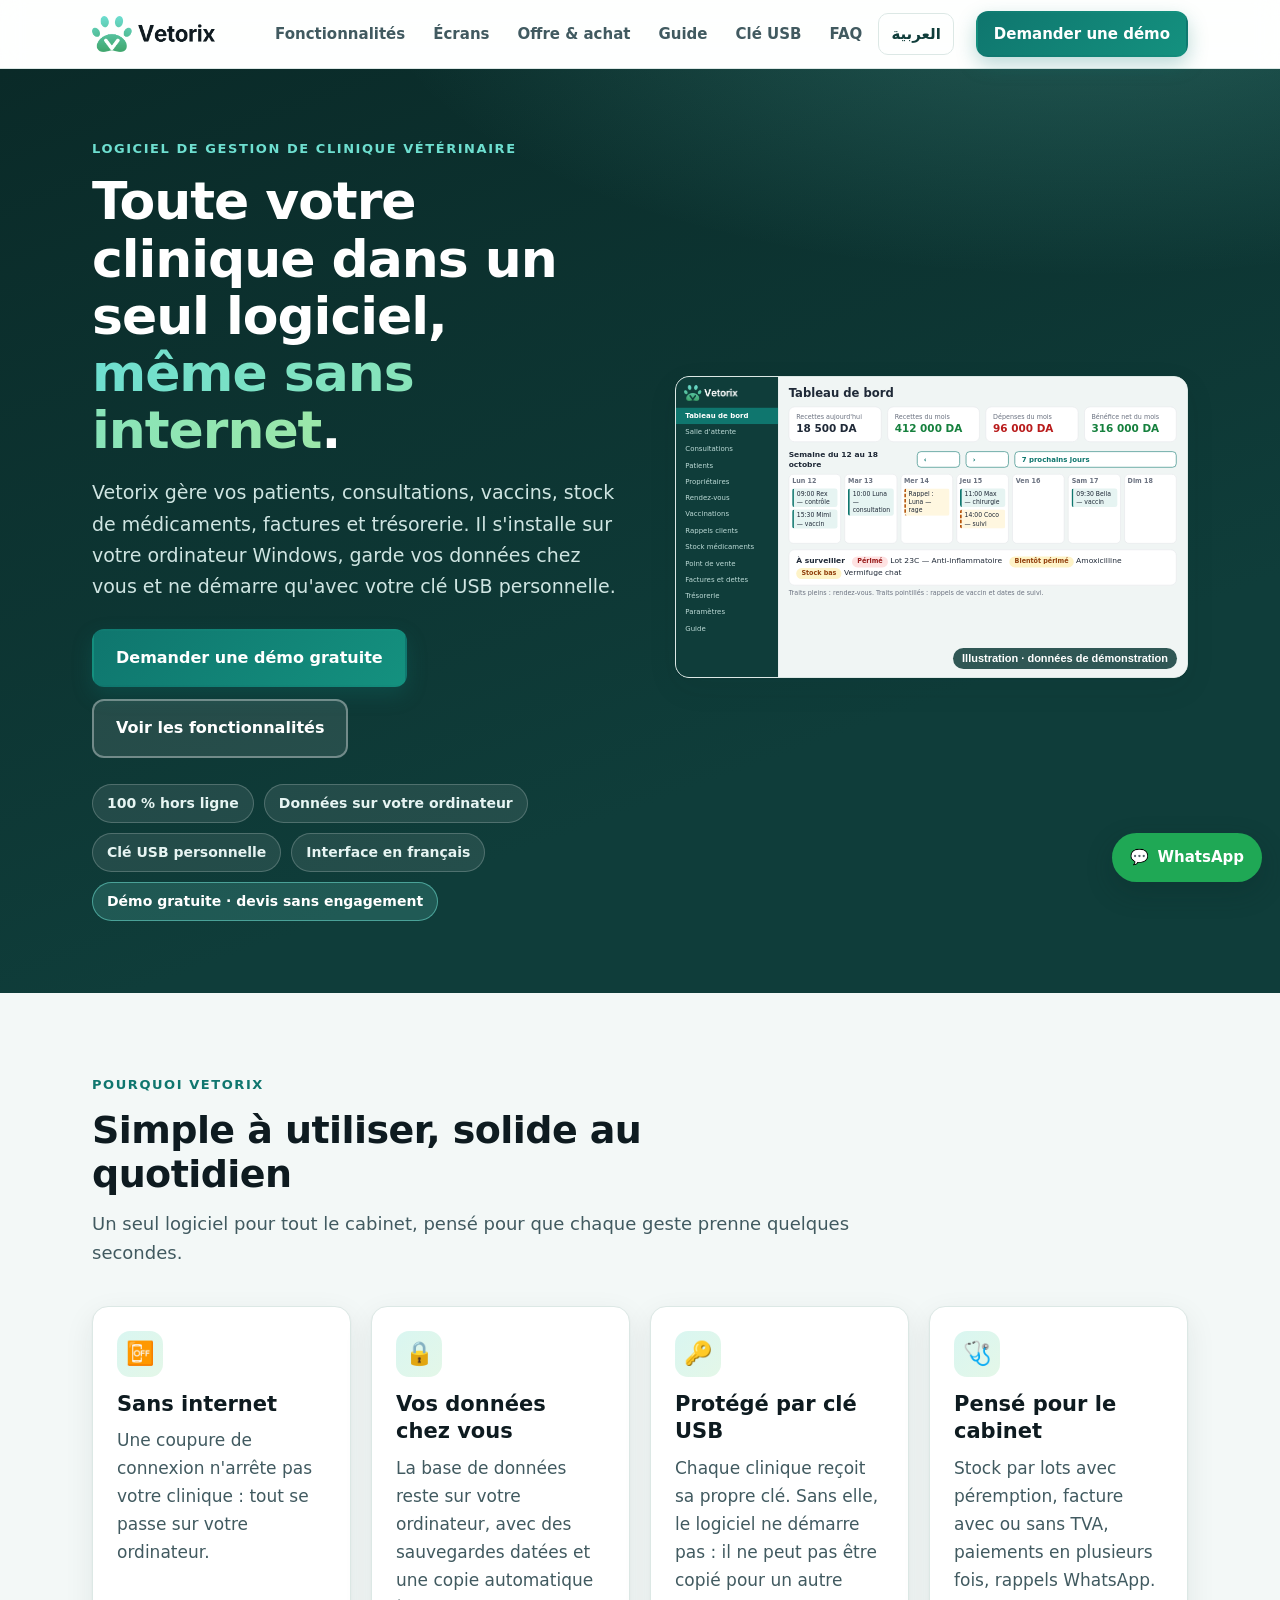
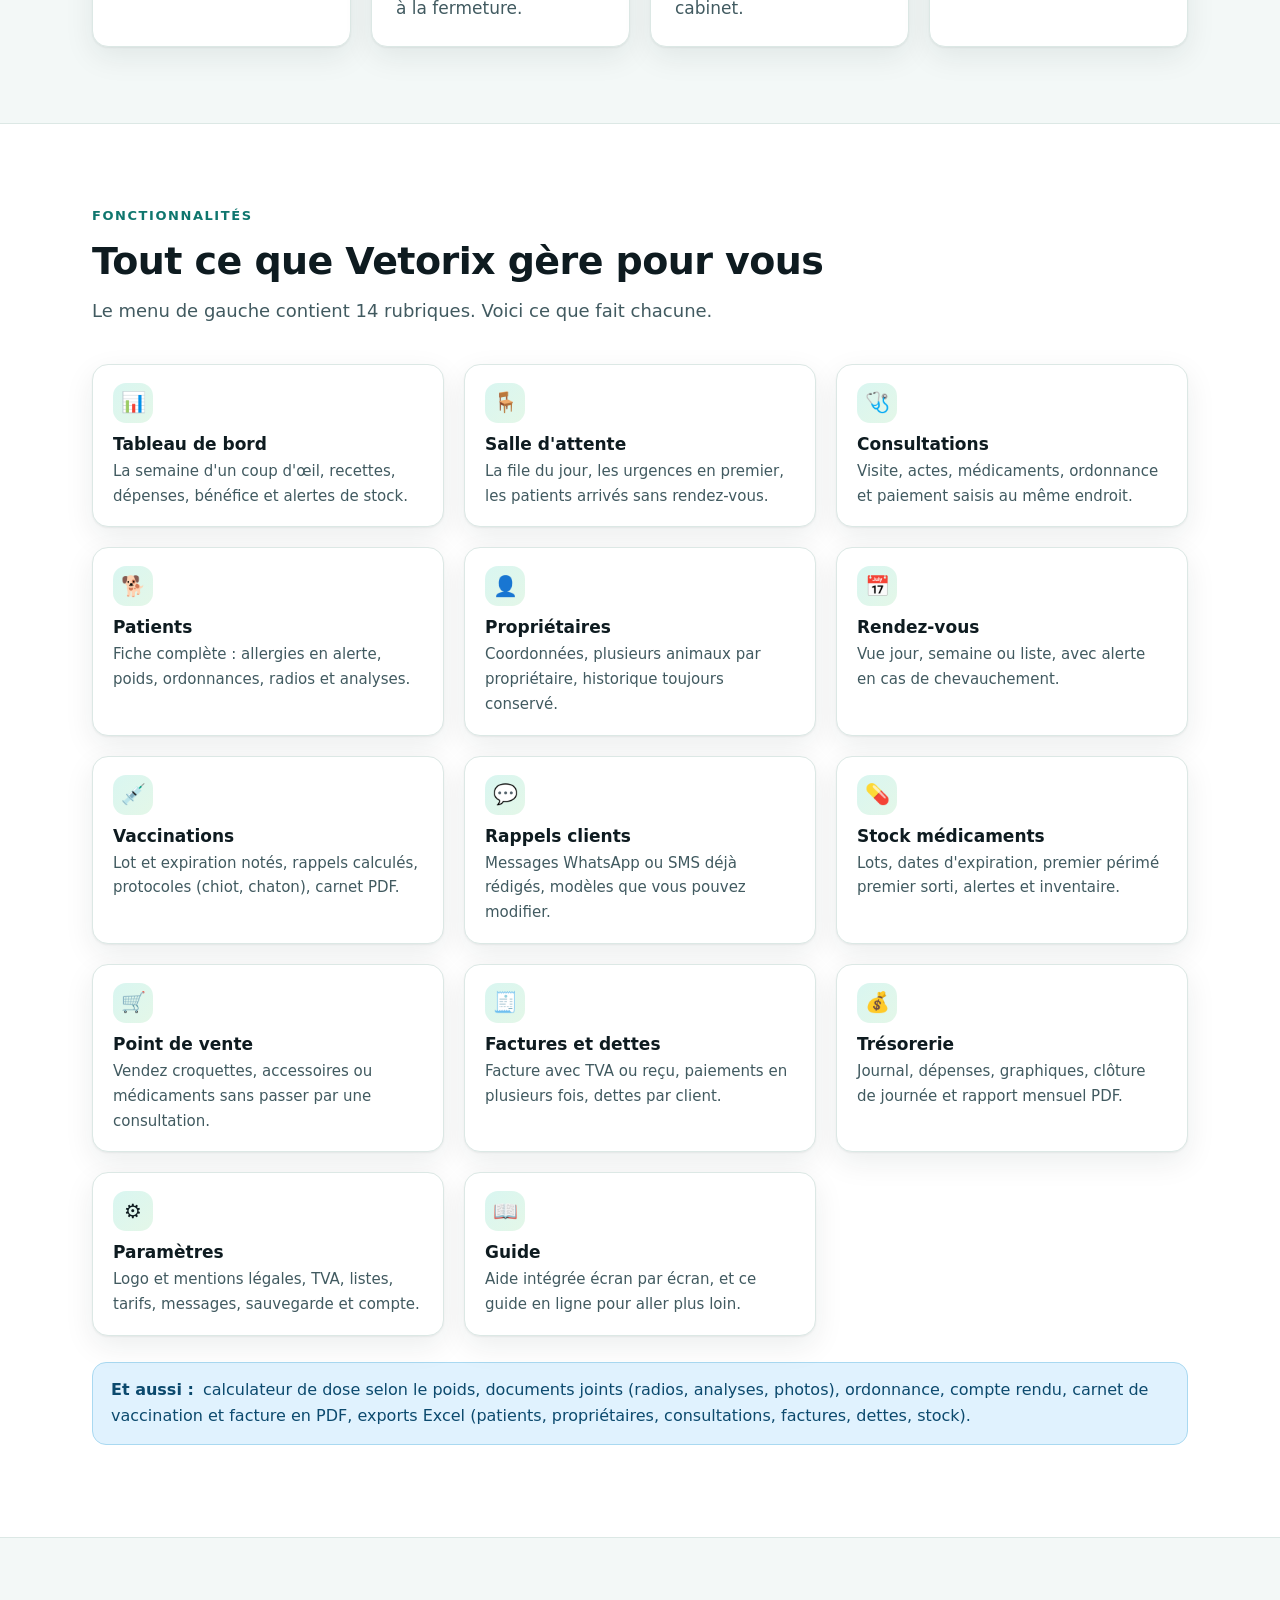
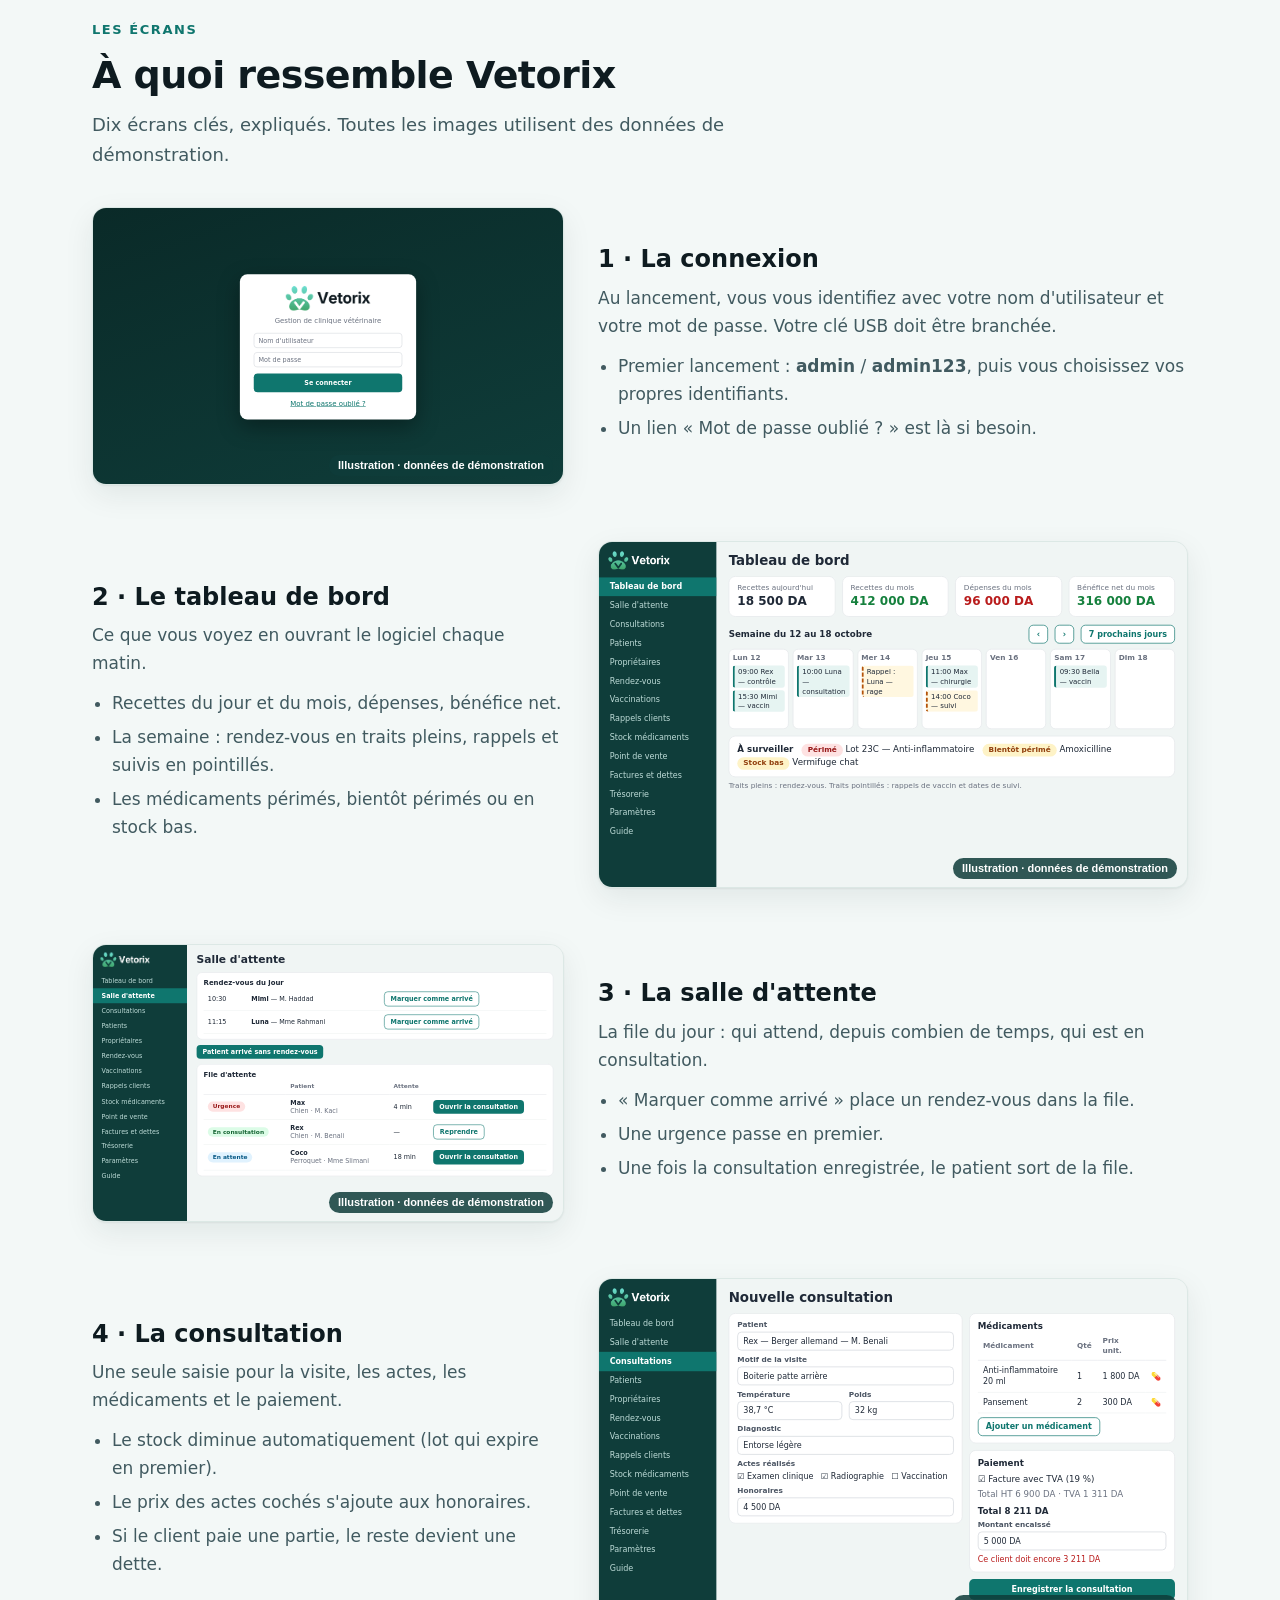
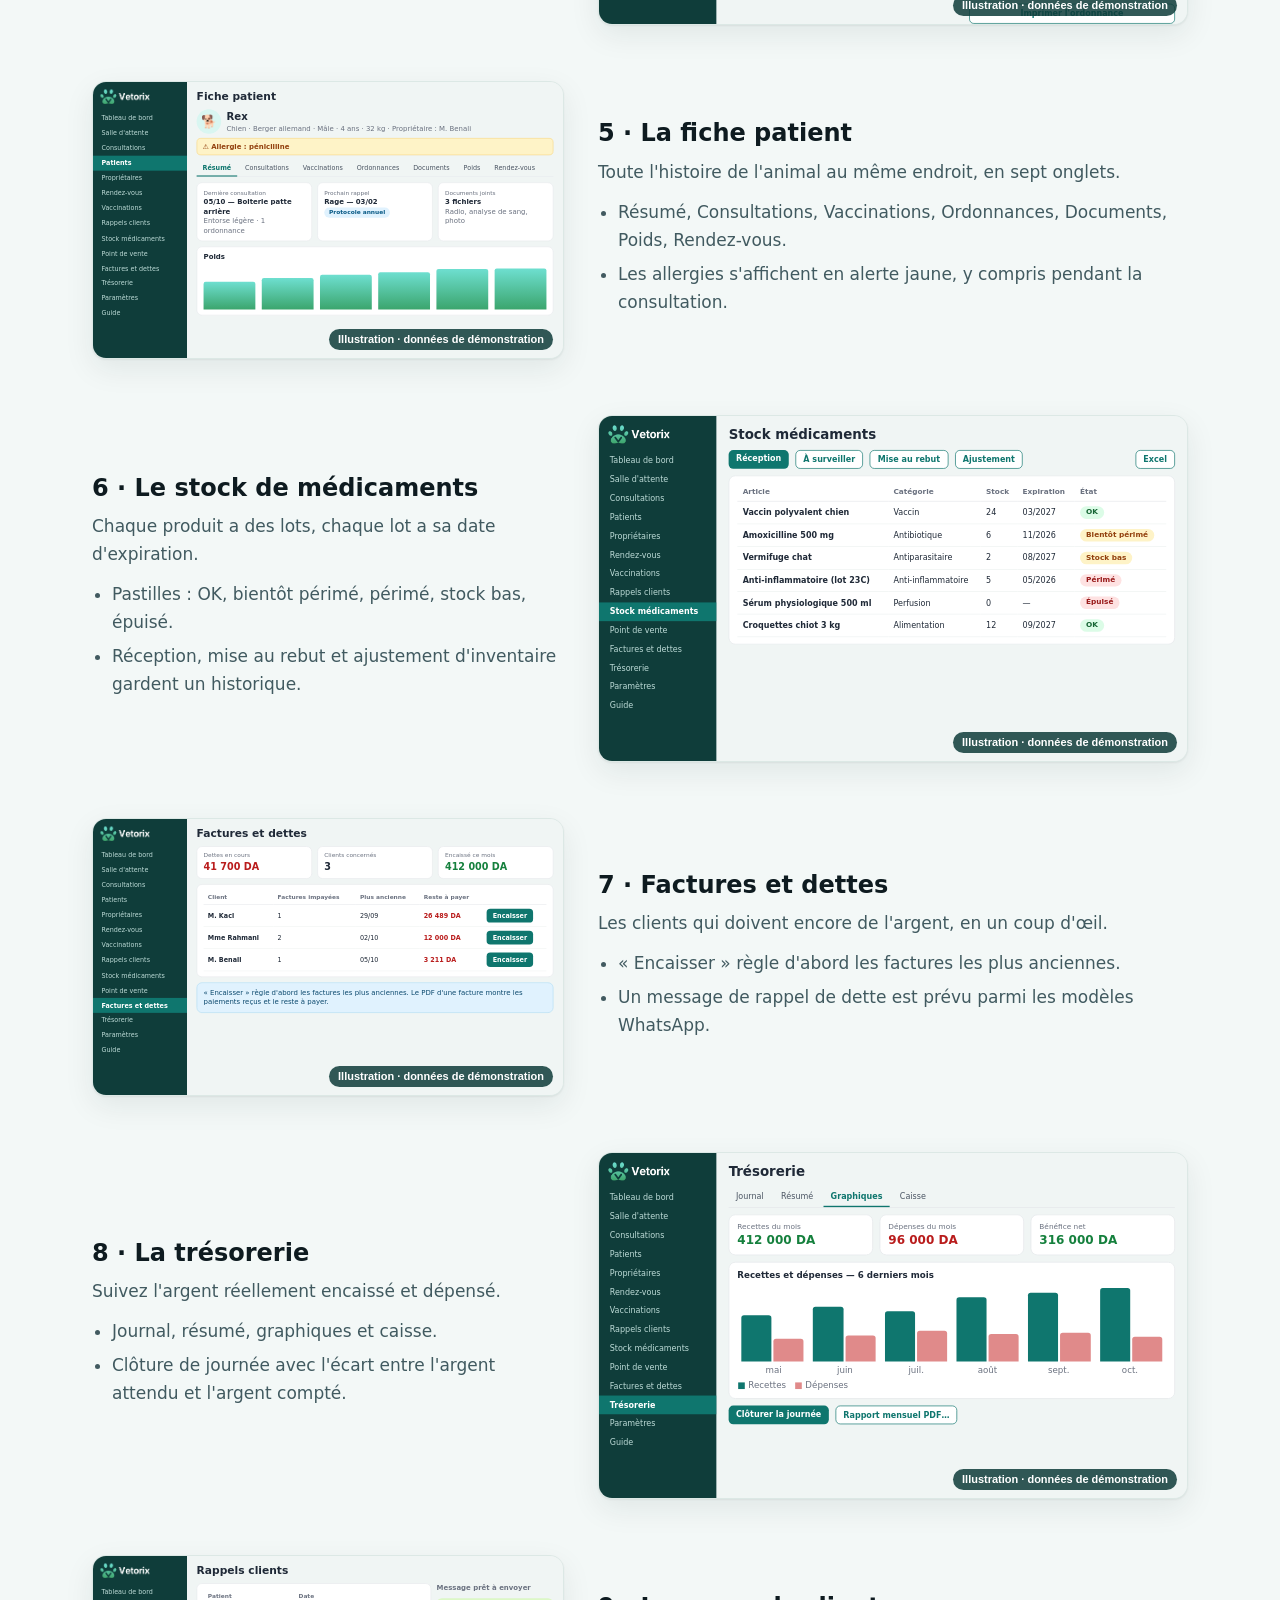
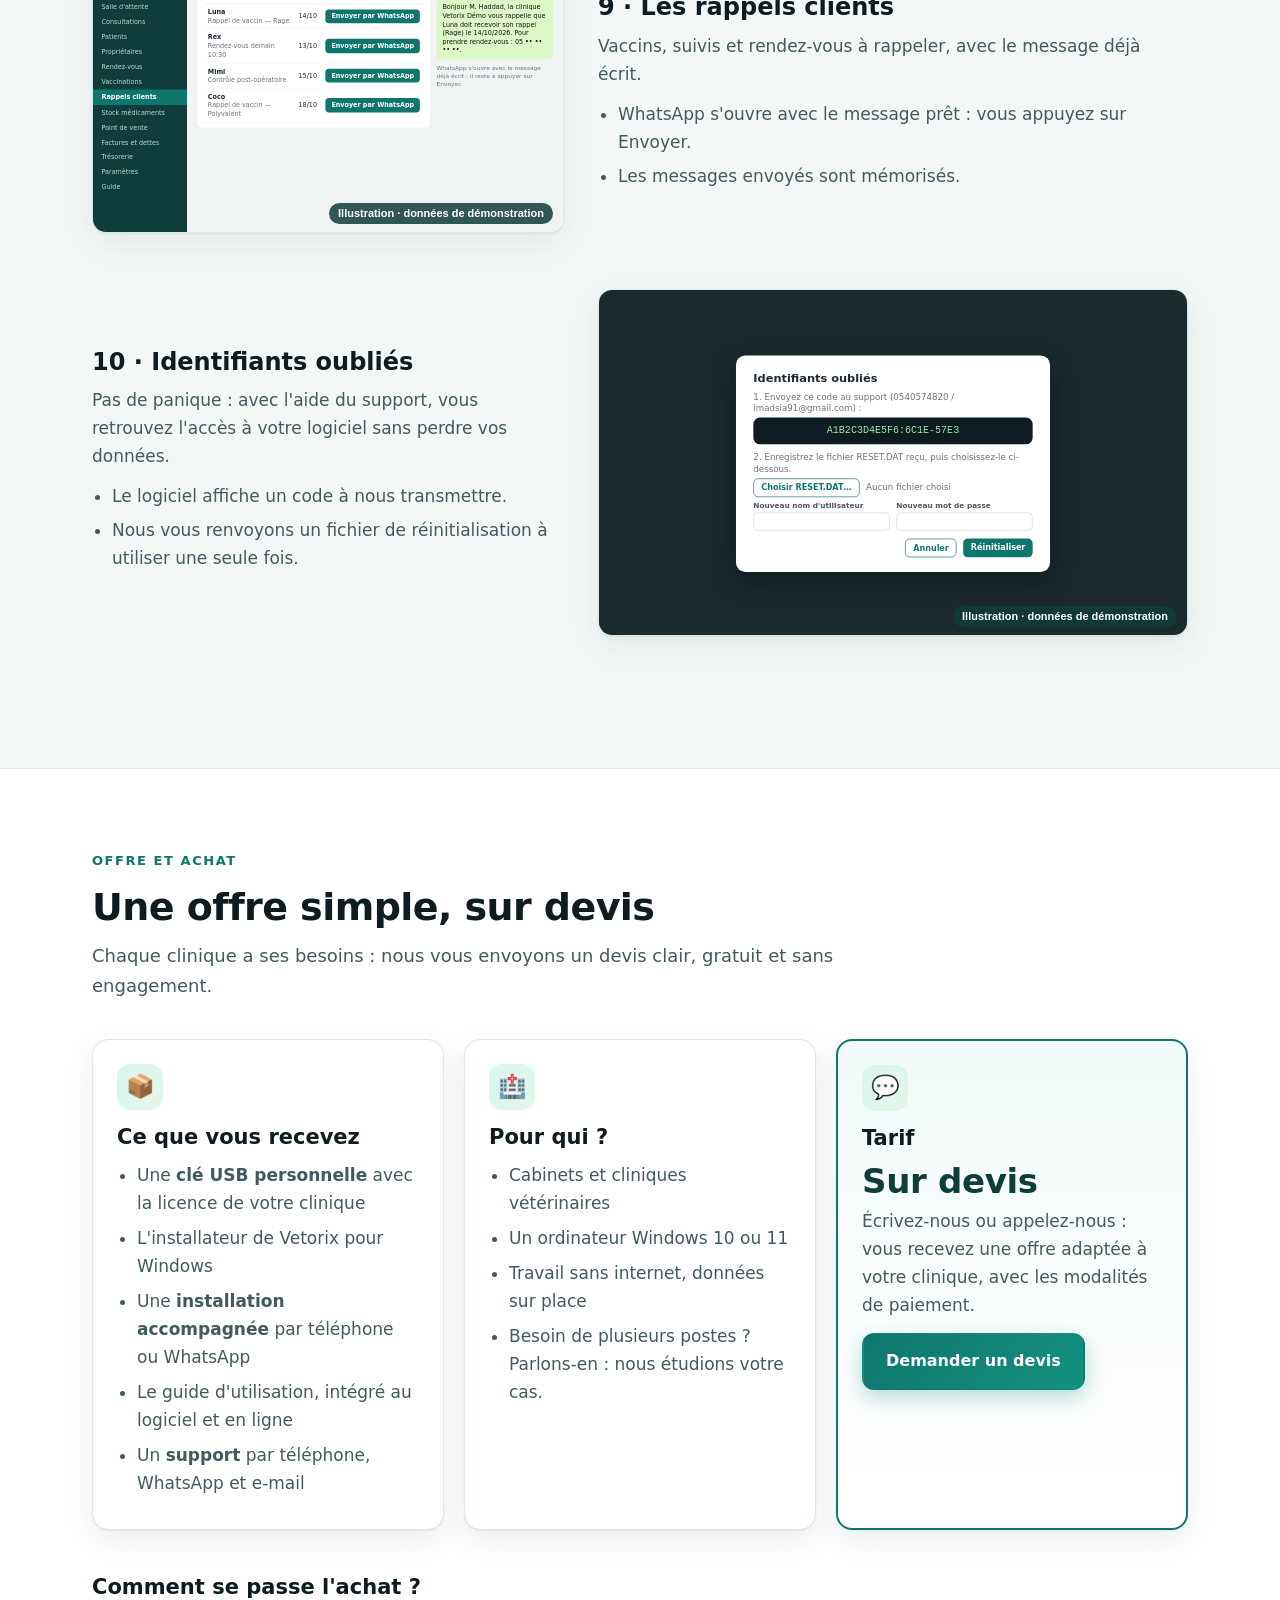
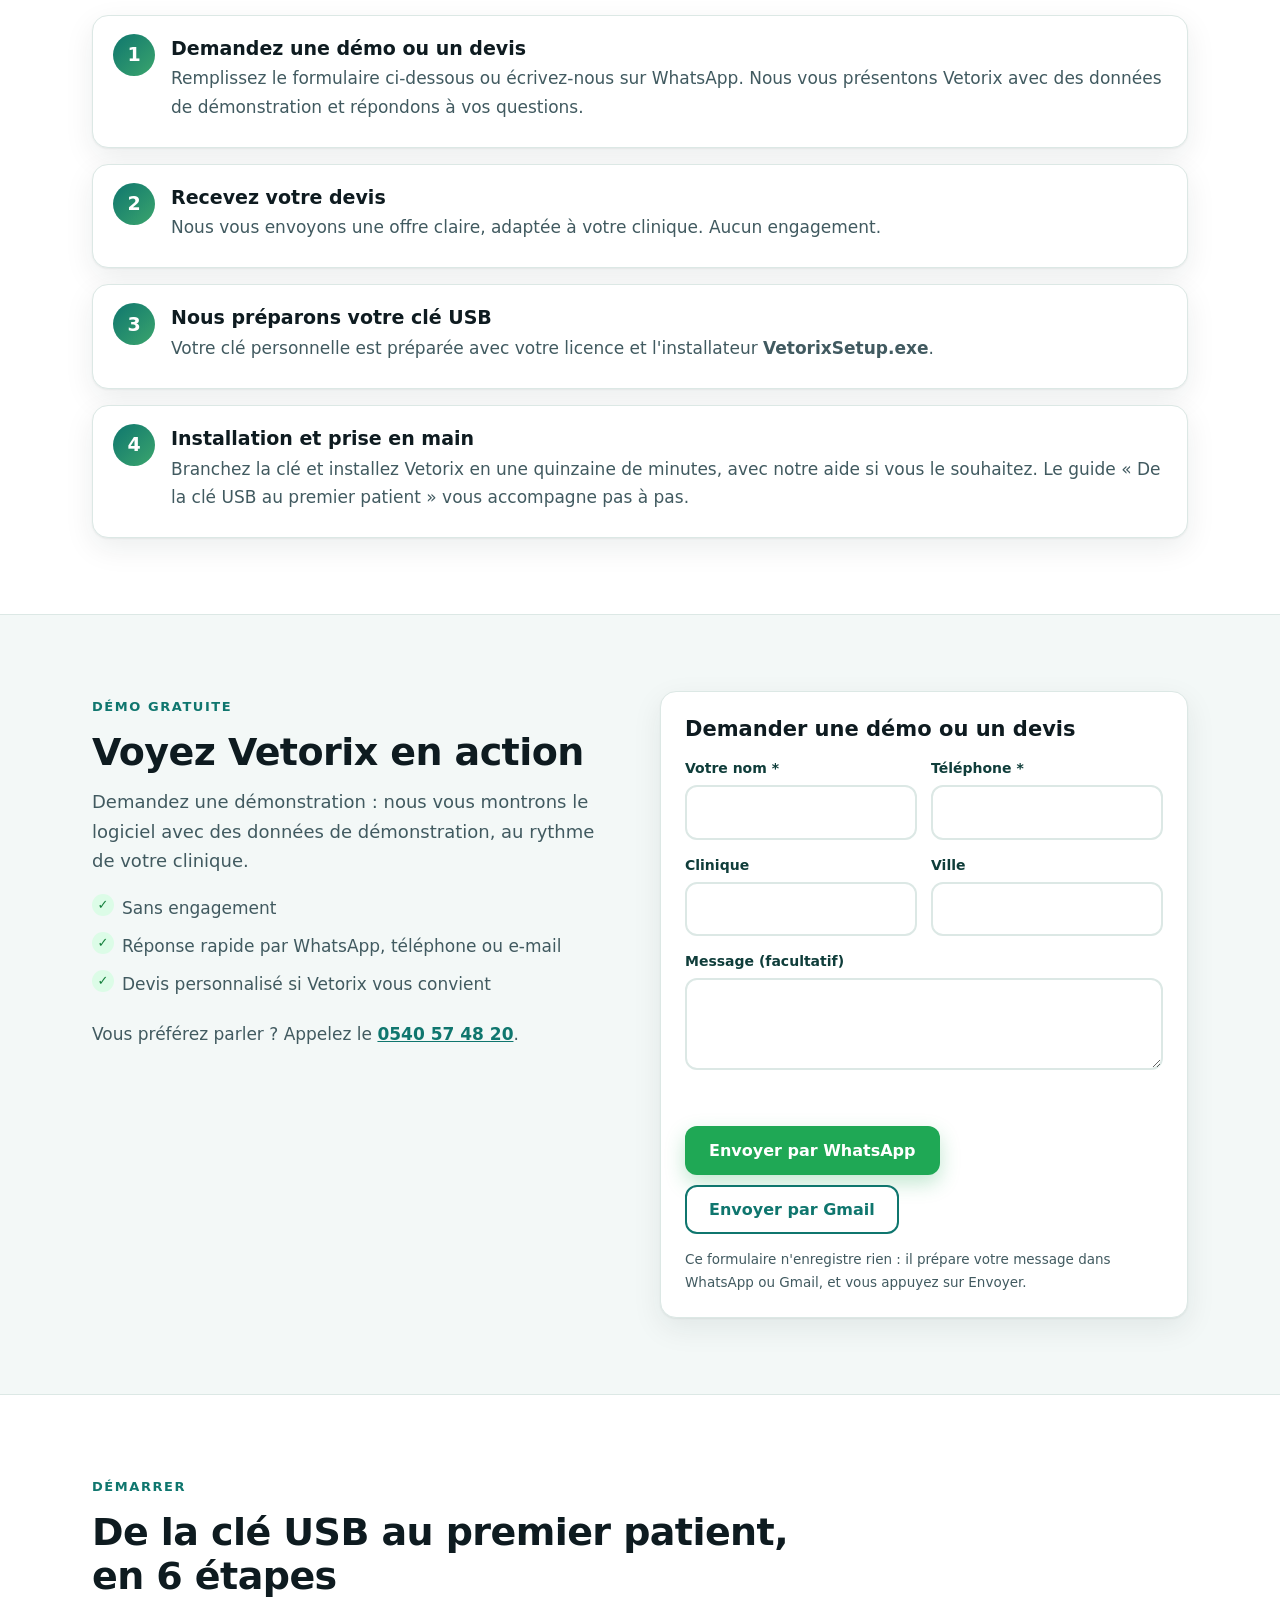
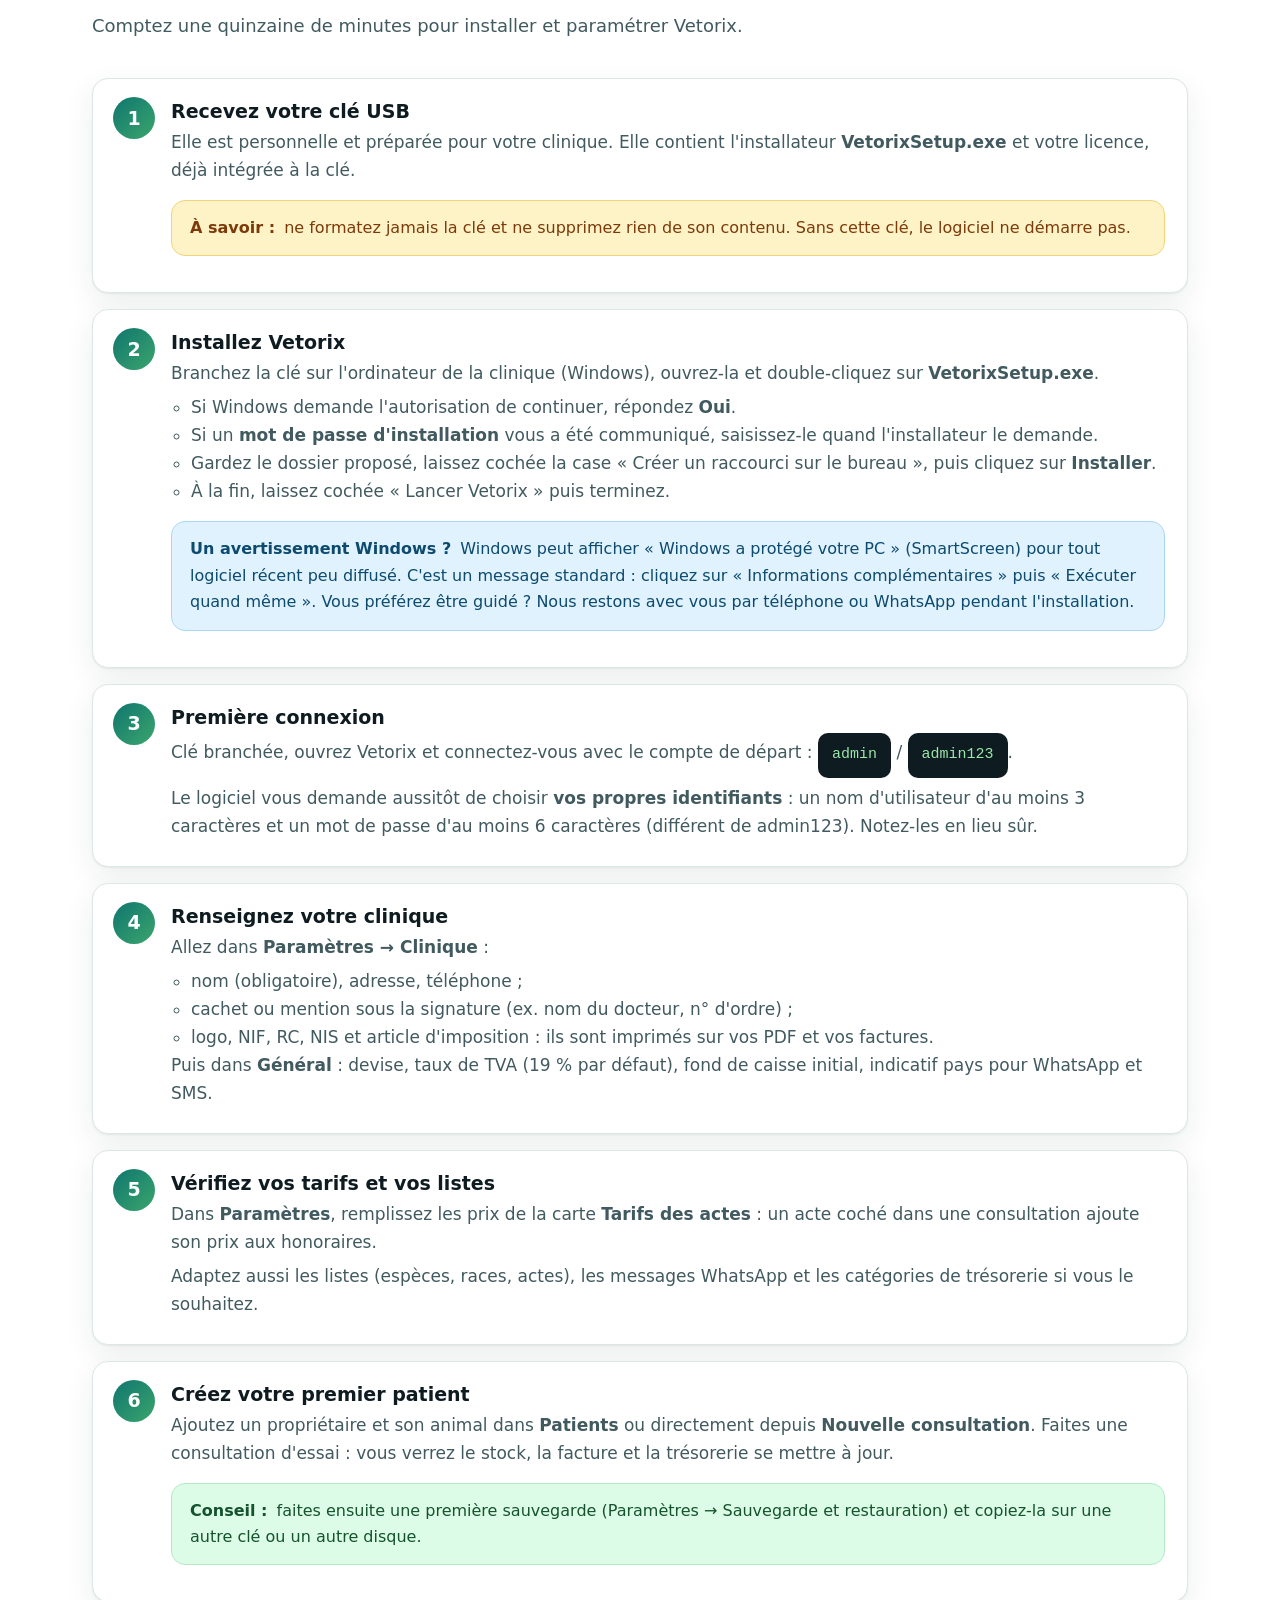
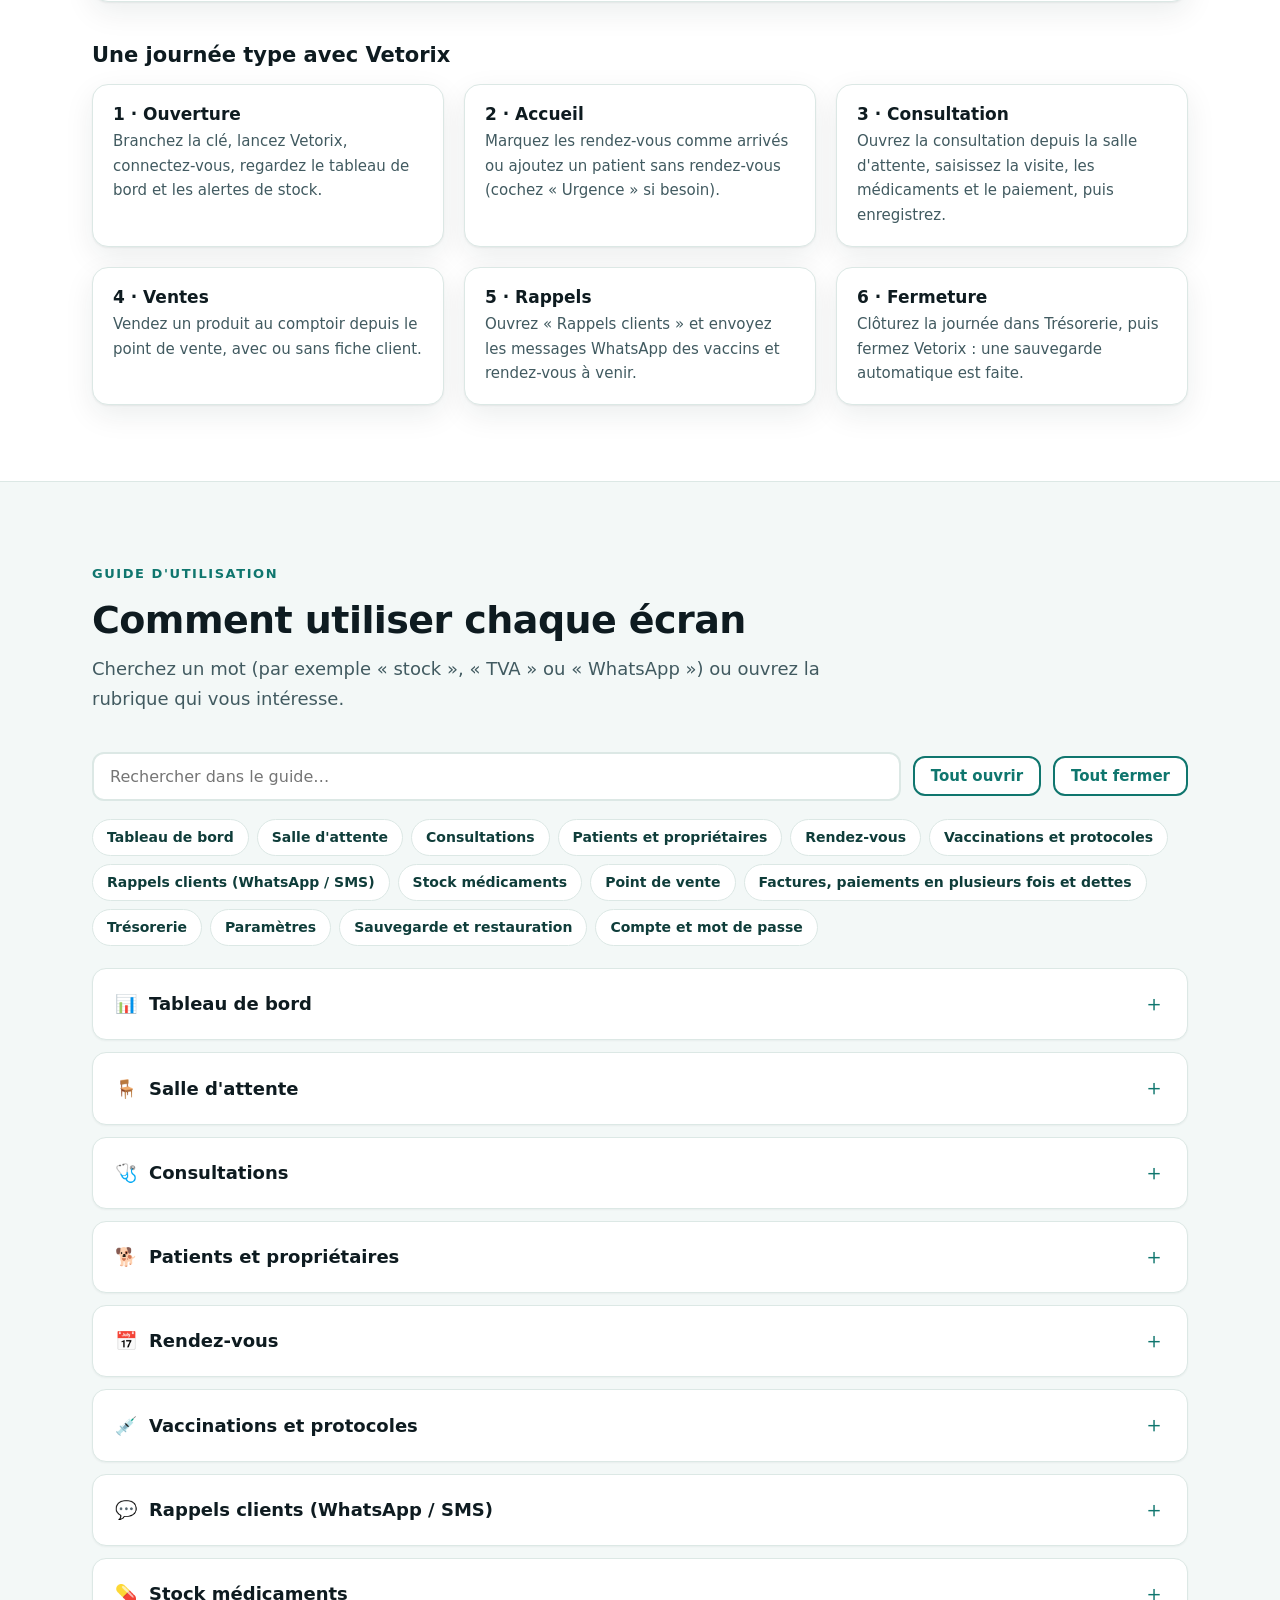
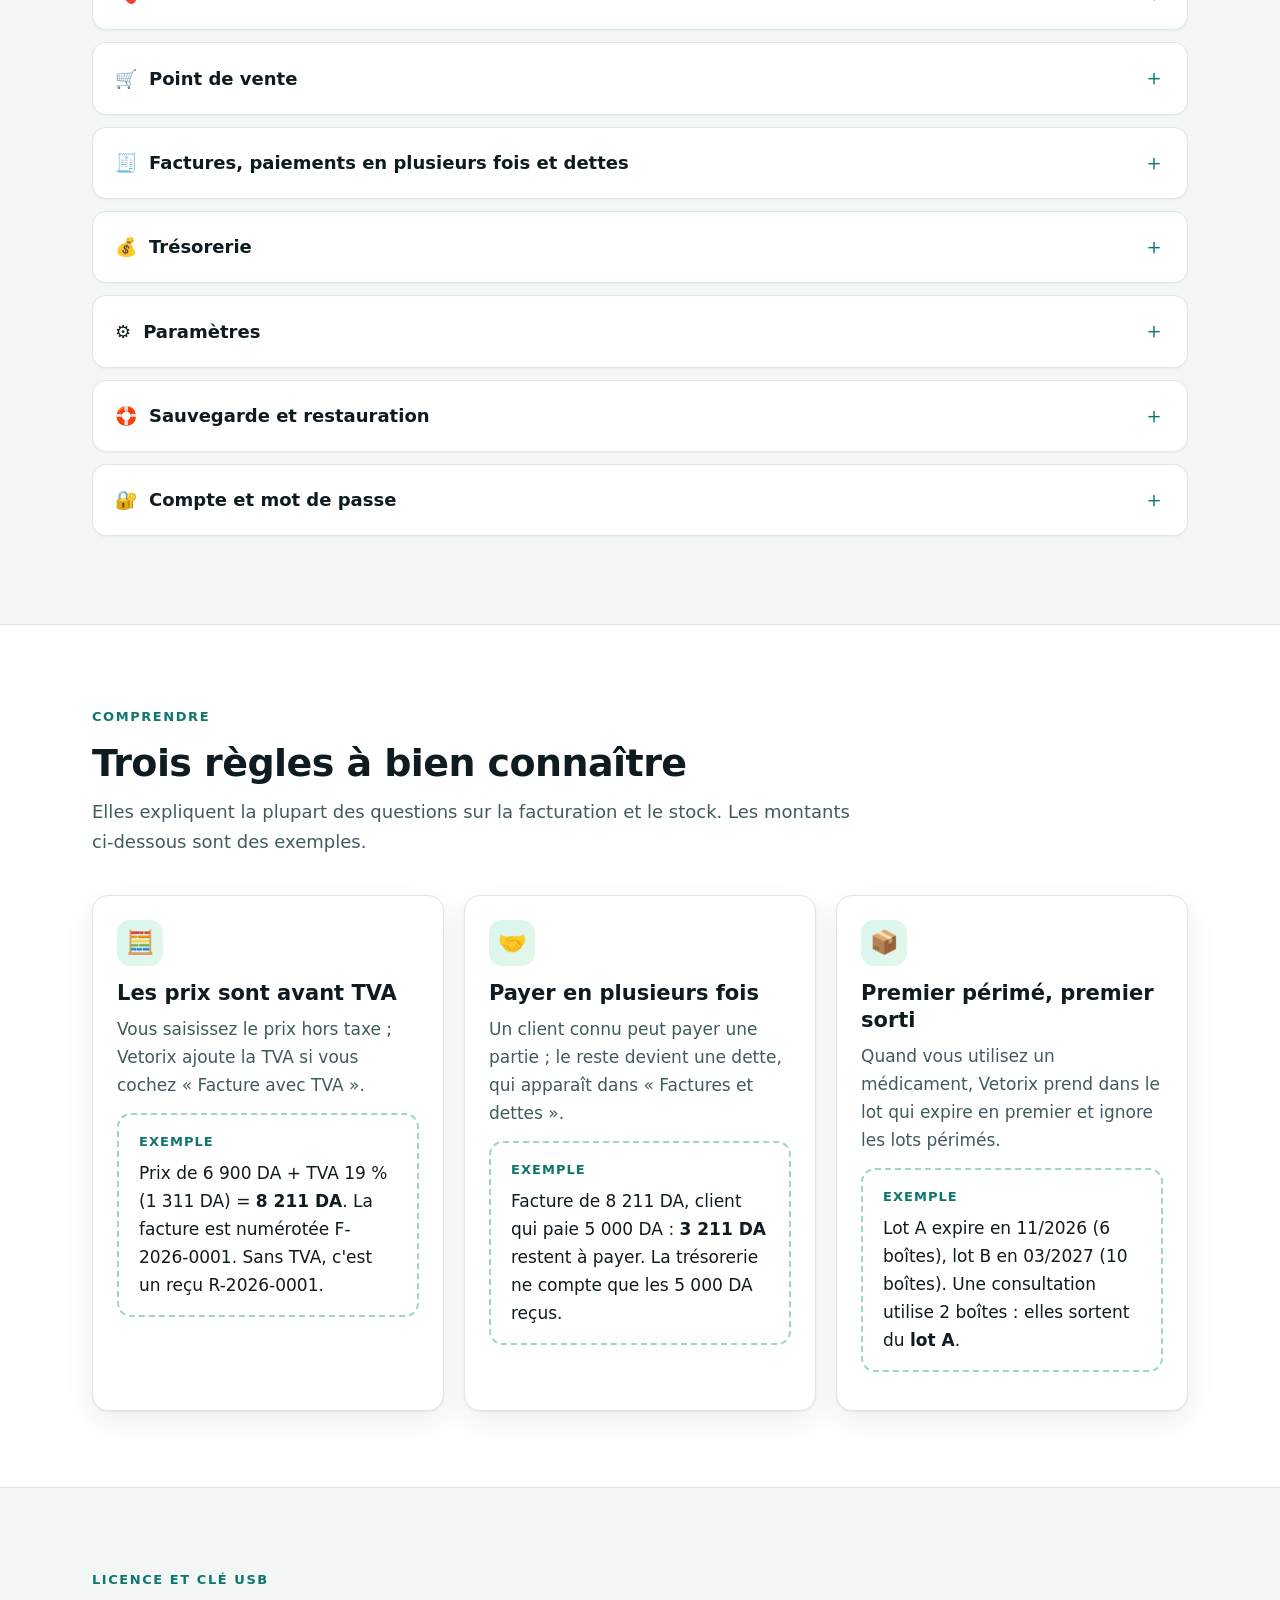
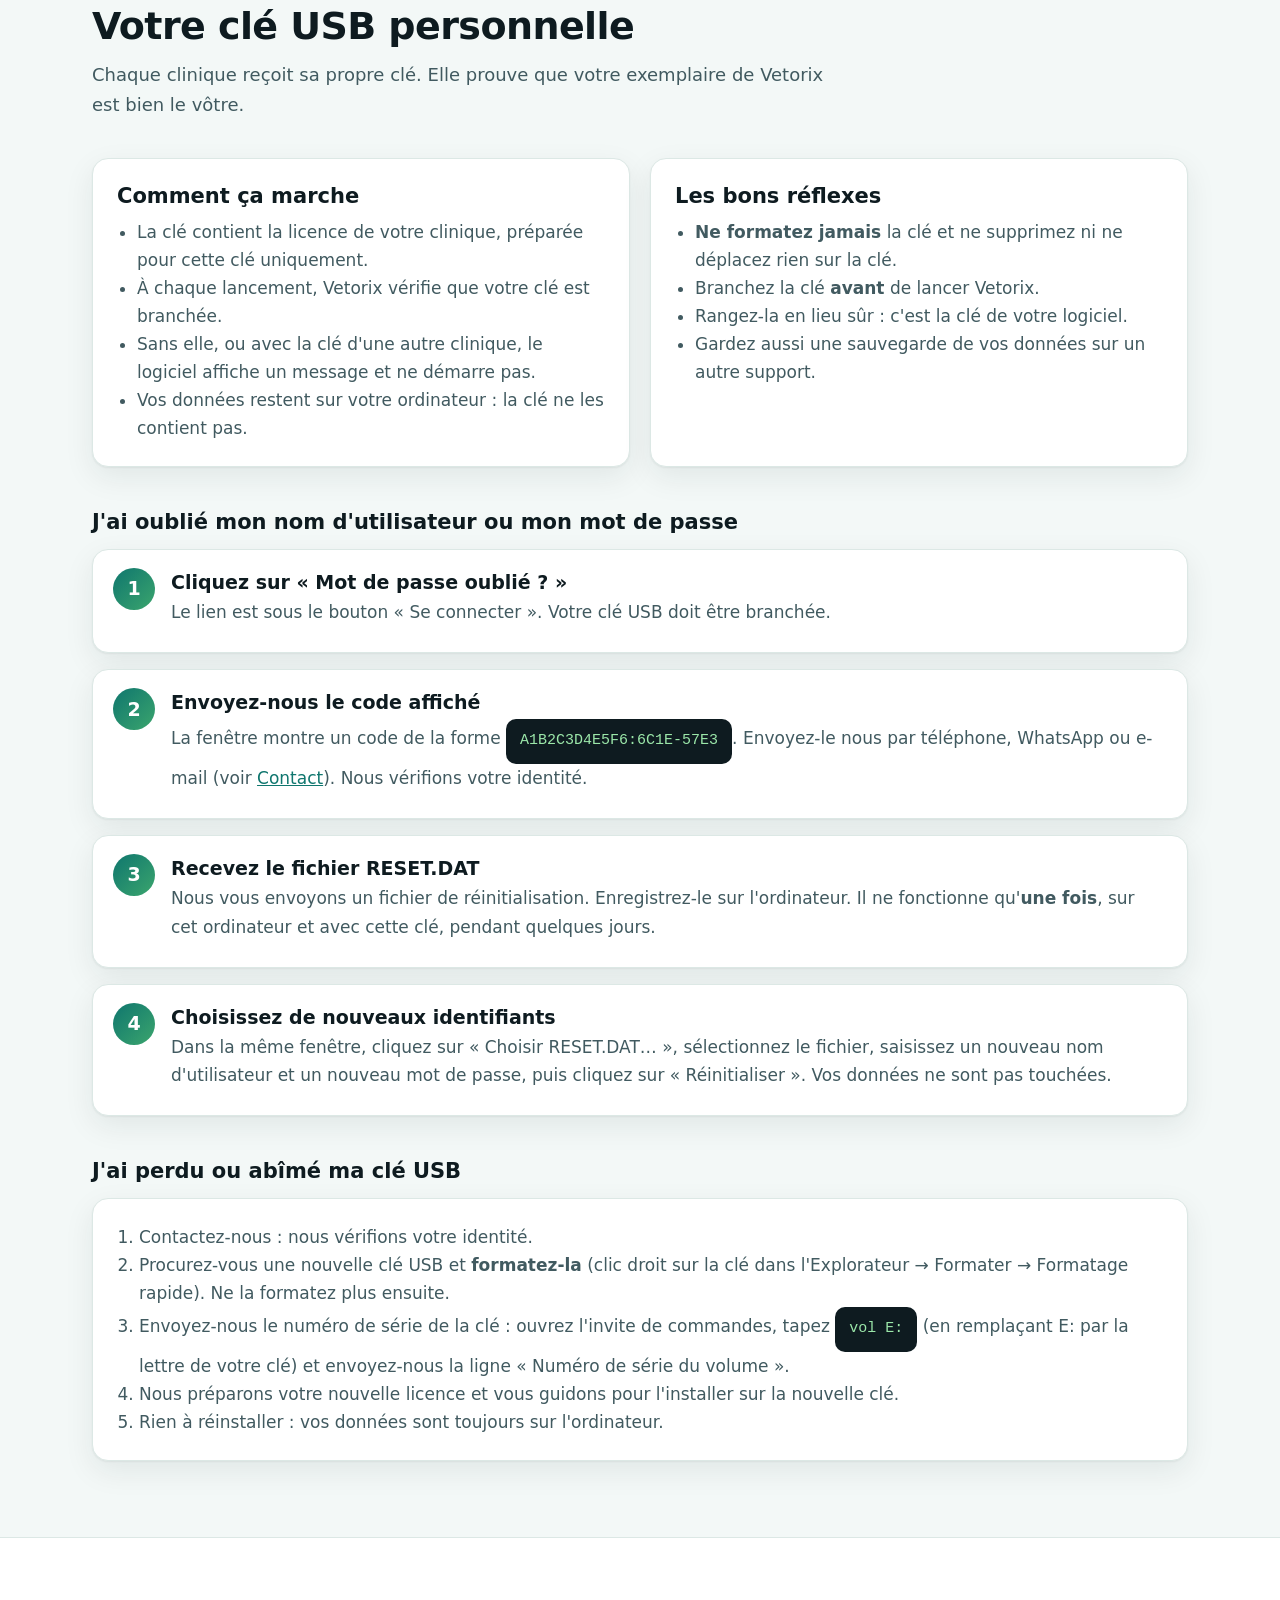
==== index.html @ a052a7b7 "Vetorix landing page (FR + AR) Co-Authored-By: Claude Sonnet 5.5 <noreply@anthropic.com> Claude-Sess" ====
<!doctype html>
<html lang="fr"><head><meta charset="utf-8"><meta name="viewport" content="width=device-width,initial-scale=1">
<title>Vetorix — Logiciel de gestion de clinique vétérinaire · Démo gratuite</title>
<meta name="description" content="Vetorix : logiciel de gestion de clinique vétérinaire qui fonctionne sans internet. Patients, consultations, vaccins, stock, factures, trésorerie. Demandez une démo gratuite ou un devis.">
<meta property="og:title" content="Vetorix — Logiciel de gestion de clinique vétérinaire"><meta property="og:type" content="website">
<meta property="og:description" content="Hors ligne, protégé par clé USB, pensé pour le quotidien d'une clinique vétérinaire. Demandez votre démo gratuite."><meta property="og:image" content="img/og-image.png"><meta property="og:locale" content="fr_DZ"><meta property="og:locale:alternate" content="ar_DZ"><link rel="alternate" hreflang="ar" href="ar.html"><link rel="alternate" hreflang="fr" href="index.html">
<meta name="theme-color" content="#0f3d3a">
<link rel="icon" type="image/png" href="img/favicon.png"><link rel="apple-touch-icon" href="img/apple-touch-icon.png">
<link rel="stylesheet" href="style.css"></head><body>
<a class="skip" href="#contenu">Aller au contenu</a>
<header class="top"><div class="wrap in">
 <a class="logo" href="#contenu" aria-label="Vetorix, accueil"><img src="img/vetorix-logo.png" alt="Vetorix" width="123" height="36"></a>
 <button class="burger" aria-label="Menu" aria-expanded="false">☰</button>
 <nav class="nav" aria-label="Navigation principale">
  <a href="#fonctions">Fonctionnalités</a><a href="#ecrans">Écrans</a><a href="#tarifs">Offre &amp; achat</a><a href="#guide">Guide</a><a href="#licence">Clé USB</a><a href="#faq">FAQ</a><a class="lang" href="ar.html" hreflang="ar" lang="ar">العربية</a>
 </nav>
 <a class="btn pri sm" href="#demo">Demander une démo</a>
</div></header>
<main id="contenu">

<section class="hero"><div class="wrap g">
 <div>
  <span class="eyebrow">Logiciel de gestion de clinique vétérinaire</span>
  <h1>Toute votre clinique dans un seul logiciel, <em>même sans internet</em>.</h1>
  <p class="lead">Vetorix gère vos patients, consultations, vaccins, stock de médicaments, factures et trésorerie. Il s'installe sur votre ordinateur Windows, garde vos données chez vous et ne démarre qu'avec votre clé USB personnelle.</p>
  <div class="cta"><a class="btn pri" href="#demo">Demander une démo gratuite</a><a class="btn sec" href="#fonctions">Voir les fonctionnalités</a></div>
  <ul class="badges"><li>100 % hors ligne</li><li>Données sur votre ordinateur</li><li>Clé USB personnelle</li><li>Interface en français</li><li class="hl">Démo gratuite · devis sans engagement</li></ul>
 </div>
 <div><figure class="shot" data-shot="dashboard"><img class="real" src="img/screens/dashboard.png" alt="Écran Tableau de bord de Vetorix" onload="this.parentNode.classList.add('has-real')" onerror="this.remove()"><div class="mockwrap"><div class="mock" role="img" aria-label="Écran Tableau de bord de Vetorix (illustration)"><div class="m-side"><img src="img/vetorix-logo-clair.png" alt=""><div class="m-it on">Tableau de bord</div><div class="m-it">Salle d'attente</div><div class="m-it">Consultations</div><div class="m-it">Patients</div><div class="m-it">Propriétaires</div><div class="m-it">Rendez-vous</div><div class="m-it">Vaccinations</div><div class="m-it">Rappels clients</div><div class="m-it">Stock médicaments</div><div class="m-it">Point de vente</div><div class="m-it">Factures et dettes</div><div class="m-it">Trésorerie</div><div class="m-it">Paramètres</div><div class="m-it">Guide</div></div><div class="m-main"><div class="m-title">Tableau de bord</div><div class="m-row"><div class="m-card m-cnt" style="flex:1"><small>Recettes aujourd'hui</small><b class="">18 500 DA</b></div><div class="m-card m-cnt" style="flex:1"><small>Recettes du mois</small><b class="good">412 000 DA</b></div><div class="m-card m-cnt" style="flex:1"><small>Dépenses du mois</small><b class="bad">96 000 DA</b></div><div class="m-card m-cnt" style="flex:1"><small>Bénéfice net du mois</small><b class="good">316 000 DA</b></div></div><div class="m-row" style="margin:12px 0 8px;align-items:center"><b>Semaine du 12 au 18 octobre</b><span style="flex:1"></span><span class="m-btn g">‹</span><span class="m-btn g">›</span><span class="m-btn g">7 prochains jours</span></div><div class="m-cal"><div class="m-day"><b>Lun 12</b><div class="m-ev ">09:00 Rex — contrôle</div><div class="m-ev ">15:30 Mimi — vaccin</div></div><div class="m-day"><b>Mar 13</b><div class="m-ev ">10:00 Luna — consultation</div></div><div class="m-day"><b>Mer 14</b><div class="m-ev d">Rappel : Luna — rage</div></div><div class="m-day"><b>Jeu 15</b><div class="m-ev ">11:00 Max — chirurgie</div><div class="m-ev d">14:00 Coco — suivi</div></div><div class="m-day"><b>Ven 16</b></div><div class="m-day"><b>Sam 17</b><div class="m-ev ">09:30 Bella — vaccin</div></div><div class="m-day"><b>Dim 18</b></div></div><div class="m-card" style="margin-top:10px"><b>À surveiller</b> &nbsp; <span class="m-pill b">Périmé</span> Lot 23C — Anti-inflammatoire &nbsp; <span class="m-pill w">Bientôt périmé</span> Amoxicilline &nbsp; <span class="m-pill w">Stock bas</span> Vermifuge chat</div><div class="mut" style="margin-top:6px;font-size:11px">Traits pleins : rendez-vous. Traits pointillés : rappels de vaccin et dates de suivi.</div></div></div><span class="m-tag">Illustration · données de démonstration</span></div></figure></div>
</div></section>

<section class="sec" id="pourquoi"><div class="wrap">
 <div class="sh reveal"><span class="eyebrow">Pourquoi Vetorix</span><h2>Simple à utiliser, solide au quotidien</h2><p class="sub">Un seul logiciel pour tout le cabinet, pensé pour que chaque geste prenne quelques secondes.</p></div>
 <div class="grid g4">
  <div class="card reveal"><div class="ico">📴</div><h3>Sans internet</h3><p>Une coupure de connexion n'arrête pas votre clinique : tout se passe sur votre ordinateur.</p></div>
  <div class="card reveal"><div class="ico">🔒</div><h3>Vos données chez vous</h3><p>La base de données reste sur votre ordinateur, avec des sauvegardes datées et une copie automatique à la fermeture.</p></div>
  <div class="card reveal"><div class="ico">🔑</div><h3>Protégé par clé USB</h3><p>Chaque clinique reçoit sa propre clé. Sans elle, le logiciel ne démarre pas : il ne peut pas être copié pour un autre cabinet.</p></div>
  <div class="card reveal"><div class="ico">🩺</div><h3>Pensé pour le cabinet</h3><p>Stock par lots avec péremption, facture avec ou sans TVA, paiements en plusieurs fois, rappels WhatsApp.</p></div>
 </div>
</div></section>

<section class="sec alt" id="fonctions"><div class="wrap">
 <div class="sh reveal"><span class="eyebrow">Fonctionnalités</span><h2>Tout ce que Vetorix gère pour vous</h2><p class="sub">Le menu de gauche contient 14 rubriques. Voici ce que fait chacune.</p></div>
 <div class="grid g3">
  <div class="card tile reveal"><div class="ico">📊</div><h3>Tableau de bord</h3><p>La semaine d'un coup d'œil, recettes, dépenses, bénéfice et alertes de stock.</p></div>
  <div class="card tile reveal"><div class="ico">🪑</div><h3>Salle d'attente</h3><p>La file du jour, les urgences en premier, les patients arrivés sans rendez-vous.</p></div>
  <div class="card tile reveal"><div class="ico">🩺</div><h3>Consultations</h3><p>Visite, actes, médicaments, ordonnance et paiement saisis au même endroit.</p></div>
  <div class="card tile reveal"><div class="ico">🐕</div><h3>Patients</h3><p>Fiche complète : allergies en alerte, poids, ordonnances, radios et analyses.</p></div>
  <div class="card tile reveal"><div class="ico">👤</div><h3>Propriétaires</h3><p>Coordonnées, plusieurs animaux par propriétaire, historique toujours conservé.</p></div>
  <div class="card tile reveal"><div class="ico">📅</div><h3>Rendez-vous</h3><p>Vue jour, semaine ou liste, avec alerte en cas de chevauchement.</p></div>
  <div class="card tile reveal"><div class="ico">💉</div><h3>Vaccinations</h3><p>Lot et expiration notés, rappels calculés, protocoles (chiot, chaton), carnet PDF.</p></div>
  <div class="card tile reveal"><div class="ico">💬</div><h3>Rappels clients</h3><p>Messages WhatsApp ou SMS déjà rédigés, modèles que vous pouvez modifier.</p></div>
  <div class="card tile reveal"><div class="ico">💊</div><h3>Stock médicaments</h3><p>Lots, dates d'expiration, premier périmé premier sorti, alertes et inventaire.</p></div>
  <div class="card tile reveal"><div class="ico">🛒</div><h3>Point de vente</h3><p>Vendez croquettes, accessoires ou médicaments sans passer par une consultation.</p></div>
  <div class="card tile reveal"><div class="ico">🧾</div><h3>Factures et dettes</h3><p>Facture avec TVA ou reçu, paiements en plusieurs fois, dettes par client.</p></div>
  <div class="card tile reveal"><div class="ico">💰</div><h3>Trésorerie</h3><p>Journal, dépenses, graphiques, clôture de journée et rapport mensuel PDF.</p></div>
  <div class="card tile reveal"><div class="ico">⚙️</div><h3>Paramètres</h3><p>Logo et mentions légales, TVA, listes, tarifs, messages, sauvegarde et compte.</p></div>
  <div class="card tile reveal"><div class="ico">📖</div><h3>Guide</h3><p>Aide intégrée écran par écran, et ce guide en ligne pour aller plus loin.</p></div>
 </div>
 <div class="callout info reveal" style="margin-top:26px"><b>Et aussi :</b> calculateur de dose selon le poids, documents joints (radios, analyses, photos), ordonnance, compte rendu, carnet de vaccination et facture en PDF, exports Excel (patients, propriétaires, consultations, factures, dettes, stock).</div>
</div></section>

<section class="sec" id="ecrans"><div class="wrap">
 <div class="sh reveal"><span class="eyebrow">Les écrans</span><h2>À quoi ressemble Vetorix</h2><p class="sub">Dix écrans clés, expliqués. Toutes les images utilisent des données de démonstration.</p></div>
<div class="scr reveal"><div class="txt"><h3>1 · La connexion</h3><p>Au lancement, vous vous identifiez avec votre nom d'utilisateur et votre mot de passe. Votre clé USB doit être branchée.</p><ul><li>Premier lancement : <b>admin</b> / <b>admin123</b>, puis vous choisissez vos propres identifiants.</li><li>Un lien « Mot de passe oublié ? » est là si besoin.</li></ul></div><figure class="shot" data-shot="connexion"><img class="real" src="img/screens/connexion.png" alt="Écran de connexion" onload="this.parentNode.classList.add('has-real')" onerror="this.remove()"><div class="mockwrap"><div class="mock" role="img" aria-label="Écran de connexion (illustration)"><div class="m-login"><div class="m-lcard"><img src="img/vetorix-logo.png" alt="" style="height:46px;width:auto;margin-bottom:6px"><div class="mut" style="margin-bottom:14px">Gestion de clinique vétérinaire</div><div class="m-in" style="text-align:left;margin-bottom:8px;color:#6b7280">Nom d'utilisateur</div><div class="m-in" style="text-align:left;margin-bottom:12px;color:#6b7280">Mot de passe</div><div class="m-btn" style="display:block;padding:9px">Se connecter</div><div style="margin-top:12px;color:#0f766e;text-decoration:underline">Mot de passe oublié ?</div></div></div></div><span class="m-tag">Illustration · données de démonstration</span></div></figure></div><div class="scr reveal"><div class="txt"><h3>2 · Le tableau de bord</h3><p>Ce que vous voyez en ouvrant le logiciel chaque matin.</p><ul><li>Recettes du jour et du mois, dépenses, bénéfice net.</li><li>La semaine : rendez-vous en traits pleins, rappels et suivis en pointillés.</li><li>Les médicaments périmés, bientôt périmés ou en stock bas.</li></ul></div><figure class="shot" data-shot="dashboard"><img class="real" src="img/screens/dashboard.png" alt="Écran Tableau de bord de Vetorix" onload="this.parentNode.classList.add('has-real')" onerror="this.remove()"><div class="mockwrap"><div class="mock" role="img" aria-label="Écran Tableau de bord de Vetorix (illustration)"><div class="m-side"><img src="img/vetorix-logo-clair.png" alt=""><div class="m-it on">Tableau de bord</div><div class="m-it">Salle d'attente</div><div class="m-it">Consultations</div><div class="m-it">Patients</div><div class="m-it">Propriétaires</div><div class="m-it">Rendez-vous</div><div class="m-it">Vaccinations</div><div class="m-it">Rappels clients</div><div class="m-it">Stock médicaments</div><div class="m-it">Point de vente</div><div class="m-it">Factures et dettes</div><div class="m-it">Trésorerie</div><div class="m-it">Paramètres</div><div class="m-it">Guide</div></div><div class="m-main"><div class="m-title">Tableau de bord</div><div class="m-row"><div class="m-card m-cnt" style="flex:1"><small>Recettes aujourd'hui</small><b class="">18 500 DA</b></div><div class="m-card m-cnt" style="flex:1"><small>Recettes du mois</small><b class="good">412 000 DA</b></div><div class="m-card m-cnt" style="flex:1"><small>Dépenses du mois</small><b class="bad">96 000 DA</b></div><div class="m-card m-cnt" style="flex:1"><small>Bénéfice net du mois</small><b class="good">316 000 DA</b></div></div><div class="m-row" style="margin:12px 0 8px;align-items:center"><b>Semaine du 12 au 18 octobre</b><span style="flex:1"></span><span class="m-btn g">‹</span><span class="m-btn g">›</span><span class="m-btn g">7 prochains jours</span></div><div class="m-cal"><div class="m-day"><b>Lun 12</b><div class="m-ev ">09:00 Rex — contrôle</div><div class="m-ev ">15:30 Mimi — vaccin</div></div><div class="m-day"><b>Mar 13</b><div class="m-ev ">10:00 Luna — consultation</div></div><div class="m-day"><b>Mer 14</b><div class="m-ev d">Rappel : Luna — rage</div></div><div class="m-day"><b>Jeu 15</b><div class="m-ev ">11:00 Max — chirurgie</div><div class="m-ev d">14:00 Coco — suivi</div></div><div class="m-day"><b>Ven 16</b></div><div class="m-day"><b>Sam 17</b><div class="m-ev ">09:30 Bella — vaccin</div></div><div class="m-day"><b>Dim 18</b></div></div><div class="m-card" style="margin-top:10px"><b>À surveiller</b> &nbsp; <span class="m-pill b">Périmé</span> Lot 23C — Anti-inflammatoire &nbsp; <span class="m-pill w">Bientôt périmé</span> Amoxicilline &nbsp; <span class="m-pill w">Stock bas</span> Vermifuge chat</div><div class="mut" style="margin-top:6px;font-size:11px">Traits pleins : rendez-vous. Traits pointillés : rappels de vaccin et dates de suivi.</div></div></div><span class="m-tag">Illustration · données de démonstration</span></div></figure></div><div class="scr reveal"><div class="txt"><h3>3 · La salle d'attente</h3><p>La file du jour : qui attend, depuis combien de temps, qui est en consultation.</p><ul><li>« Marquer comme arrivé » place un rendez-vous dans la file.</li><li>Une urgence passe en premier.</li><li>Une fois la consultation enregistrée, le patient sort de la file.</li></ul></div><figure class="shot" data-shot="salle-attente"><img class="real" src="img/screens/salle-attente.png" alt="Écran Salle d'attente" onload="this.parentNode.classList.add('has-real')" onerror="this.remove()"><div class="mockwrap"><div class="mock" role="img" aria-label="Écran Salle d'attente (illustration)"><div class="m-side"><img src="img/vetorix-logo-clair.png" alt=""><div class="m-it">Tableau de bord</div><div class="m-it on">Salle d'attente</div><div class="m-it">Consultations</div><div class="m-it">Patients</div><div class="m-it">Propriétaires</div><div class="m-it">Rendez-vous</div><div class="m-it">Vaccinations</div><div class="m-it">Rappels clients</div><div class="m-it">Stock médicaments</div><div class="m-it">Point de vente</div><div class="m-it">Factures et dettes</div><div class="m-it">Trésorerie</div><div class="m-it">Paramètres</div><div class="m-it">Guide</div></div><div class="m-main"><div class="m-title">Salle d'attente</div><div class="m-card"><b>Rendez-vous du jour</b><table class="m-t"><tr><td>10:30</td><td><b>Mimi</b> — M. Haddad</td><td><span class="m-btn g">Marquer comme arrivé</span></td></tr><tr><td>11:15</td><td><b>Luna</b> — Mme Rahmani</td><td><span class="m-btn g">Marquer comme arrivé</span></td></tr></table></div><div class="m-row" style="margin:10px 0"><span class="m-btn">Patient arrivé sans rendez-vous</span></div><div class="m-card"><b>File d'attente</b><table class="m-t"><tr><th></th><th>Patient</th><th>Attente</th><th></th></tr><tr><td><span class="m-pill b">Urgence</span></td><td><b>Max</b><br><span class="mut">Chien · M. Kaci</span></td><td>4 min</td><td><span class="m-btn">Ouvrir la consultation</span></td></tr><tr><td><span class="m-pill ok">En consultation</span></td><td><b>Rex</b><br><span class="mut">Chien · M. Benali</span></td><td>—</td><td><span class="m-btn g">Reprendre</span></td></tr><tr><td><span class="m-pill i">En attente</span></td><td><b>Coco</b><br><span class="mut">Perroquet · Mme Slimani</span></td><td>18 min</td><td><span class="m-btn">Ouvrir la consultation</span></td></tr></table></div></div></div><span class="m-tag">Illustration · données de démonstration</span></div></figure></div><div class="scr reveal"><div class="txt"><h3>4 · La consultation</h3><p>Une seule saisie pour la visite, les actes, les médicaments et le paiement.</p><ul><li>Le stock diminue automatiquement (lot qui expire en premier).</li><li>Le prix des actes cochés s'ajoute aux honoraires.</li><li>Si le client paie une partie, le reste devient une dette.</li></ul></div><figure class="shot" data-shot="consultation"><img class="real" src="img/screens/consultation.png" alt="Écran Nouvelle consultation" onload="this.parentNode.classList.add('has-real')" onerror="this.remove()"><div class="mockwrap"><div class="mock" role="img" aria-label="Écran Nouvelle consultation (illustration)"><div class="m-side"><img src="img/vetorix-logo-clair.png" alt=""><div class="m-it">Tableau de bord</div><div class="m-it">Salle d'attente</div><div class="m-it on">Consultations</div><div class="m-it">Patients</div><div class="m-it">Propriétaires</div><div class="m-it">Rendez-vous</div><div class="m-it">Vaccinations</div><div class="m-it">Rappels clients</div><div class="m-it">Stock médicaments</div><div class="m-it">Point de vente</div><div class="m-it">Factures et dettes</div><div class="m-it">Trésorerie</div><div class="m-it">Paramètres</div><div class="m-it">Guide</div></div><div class="m-main"><div class="m-title">Nouvelle consultation</div><div class="m-row" style="align-items:flex-start"><div class="m-card m-col" style="flex:1.05;gap:7px"><div><div class="m-lb">Patient</div><div class="m-in">Rex — Berger allemand — M. Benali</div></div><div><div class="m-lb">Motif de la visite</div><div class="m-in">Boiterie patte arrière</div></div><div class="m-row"><div style="flex:1"><div class="m-lb">Température</div><div class="m-in">38,7 °C</div></div><div style="flex:1"><div class="m-lb">Poids</div><div class="m-in">32 kg</div></div></div><div><div class="m-lb">Diagnostic</div><div class="m-in">Entorse légère</div></div><div><div class="m-lb">Actes réalisés</div><div style="font-size:12px">☑ Examen clinique &nbsp; ☑ Radiographie &nbsp; ☐ Vaccination</div></div><div><div class="m-lb">Honoraires</div><div class="m-in">4 500 DA</div></div></div><div class="m-col" style="flex:1"><div class="m-card"><b>Médicaments</b><table class="m-t"><tr><th>Médicament</th><th>Qté</th><th>Prix unit.</th><th></th></tr><tr><td>Anti-inflammatoire 20 ml</td><td>1</td><td>1 800 DA</td><td>💊</td></tr><tr><td>Pansement</td><td>2</td><td>300 DA</td><td>💊</td></tr></table><div style="margin-top:6px"><span class="m-btn g">Ajouter un médicament</span></div></div><div class="m-card m-col" style="gap:6px"><b>Paiement</b><div>☑ Facture avec TVA (19 %)</div><div class="mut">Total HT 6 900 DA · TVA 1 311 DA</div><div><b>Total 8 211 DA</b></div><div class="m-row"><div style="flex:1"><div class="m-lb">Montant encaissé</div><div class="m-in">5 000 DA</div></div></div><div class="bad" style="font-size:12px">Ce client doit encore 3 211 DA</div></div><div class="m-col" style="gap:6px"><span class="m-btn" style="text-align:center;padding:7px">Enregistrer la consultation</span><span class="m-btn g" style="text-align:center;padding:6px">Imprimer l'ordonnance</span></div></div></div></div></div><span class="m-tag">Illustration · données de démonstration</span></div></figure></div><div class="scr reveal"><div class="txt"><h3>5 · La fiche patient</h3><p>Toute l'histoire de l'animal au même endroit, en sept onglets.</p><ul><li>Résumé, Consultations, Vaccinations, Ordonnances, Documents, Poids, Rendez-vous.</li><li>Les allergies s'affichent en alerte jaune, y compris pendant la consultation.</li></ul></div><figure class="shot" data-shot="fiche-animal"><img class="real" src="img/screens/fiche-animal.png" alt="Fiche d'un animal" onload="this.parentNode.classList.add('has-real')" onerror="this.remove()"><div class="mockwrap"><div class="mock" role="img" aria-label="Fiche d'un animal (illustration)"><div class="m-side"><img src="img/vetorix-logo-clair.png" alt=""><div class="m-it">Tableau de bord</div><div class="m-it">Salle d'attente</div><div class="m-it">Consultations</div><div class="m-it on">Patients</div><div class="m-it">Propriétaires</div><div class="m-it">Rendez-vous</div><div class="m-it">Vaccinations</div><div class="m-it">Rappels clients</div><div class="m-it">Stock médicaments</div><div class="m-it">Point de vente</div><div class="m-it">Factures et dettes</div><div class="m-it">Trésorerie</div><div class="m-it">Paramètres</div><div class="m-it">Guide</div></div><div class="m-main"><div class="m-title">Fiche patient</div><div class="m-row" style="align-items:center;margin-bottom:8px"><div style="width:46px;height:46px;border-radius:50%;background:#d9f6f1;display:grid;place-items:center;font-size:24px">🐕</div><div><div style="font-size:19px;font-weight:700">Rex</div><div class="mut">Chien · Berger allemand · Mâle · 4 ans · 32 kg · Propriétaire : M. Benali</div></div></div><div class="m-alert" style="margin-bottom:10px">⚠ Allergie : pénicilline</div><div class="m-tabs"><span class="on">Résumé</span><span>Consultations</span><span>Vaccinations</span><span>Ordonnances</span><span>Documents</span><span>Poids</span><span>Rendez-vous</span></div><div class="m-row"><div class="m-card" style="flex:1"><small class="mut">Dernière consultation</small><br><b>05/10 — Boiterie patte arrière</b><br><span class="mut">Entorse légère · 1 ordonnance</span></div><div class="m-card" style="flex:1"><small class="mut">Prochain rappel</small><br><b>Rage — 03/02</b><br><span class="m-pill i">Protocole annuel</span></div><div class="m-card" style="flex:1"><small class="mut">Documents joints</small><br><b>3 fichiers</b><br><span class="mut">Radio, analyse de sang, photo</span></div></div><div class="m-card" style="margin-top:10px"><b>Poids</b><div class="m-row" style="align-items:flex-end;height:90px;gap:12px;padding-top:6px"><div style="flex:1;background:linear-gradient(#6edfd0,#3ba56d);border-radius:4px 4px 0 0;height:62%"></div><div style="flex:1;background:linear-gradient(#6edfd0,#3ba56d);border-radius:4px 4px 0 0;height:70%"></div><div style="flex:1;background:linear-gradient(#6edfd0,#3ba56d);border-radius:4px 4px 0 0;height:78%"></div><div style="flex:1;background:linear-gradient(#6edfd0,#3ba56d);border-radius:4px 4px 0 0;height:84%"></div><div style="flex:1;background:linear-gradient(#6edfd0,#3ba56d);border-radius:4px 4px 0 0;height:90%"></div><div style="flex:1;background:linear-gradient(#6edfd0,#3ba56d);border-radius:4px 4px 0 0;height:92%"></div></div></div></div></div><span class="m-tag">Illustration · données de démonstration</span></div></figure></div><div class="scr reveal"><div class="txt"><h3>6 · Le stock de médicaments</h3><p>Chaque produit a des lots, chaque lot a sa date d'expiration.</p><ul><li>Pastilles : OK, bientôt périmé, périmé, stock bas, épuisé.</li><li>Réception, mise au rebut et ajustement d'inventaire gardent un historique.</li></ul></div><figure class="shot" data-shot="stock"><img class="real" src="img/screens/stock.png" alt="Écran Stock médicaments" onload="this.parentNode.classList.add('has-real')" onerror="this.remove()"><div class="mockwrap"><div class="mock" role="img" aria-label="Écran Stock médicaments (illustration)"><div class="m-side"><img src="img/vetorix-logo-clair.png" alt=""><div class="m-it">Tableau de bord</div><div class="m-it">Salle d'attente</div><div class="m-it">Consultations</div><div class="m-it">Patients</div><div class="m-it">Propriétaires</div><div class="m-it">Rendez-vous</div><div class="m-it">Vaccinations</div><div class="m-it">Rappels clients</div><div class="m-it on">Stock médicaments</div><div class="m-it">Point de vente</div><div class="m-it">Factures et dettes</div><div class="m-it">Trésorerie</div><div class="m-it">Paramètres</div><div class="m-it">Guide</div></div><div class="m-main"><div class="m-title">Stock médicaments</div><div class="m-row" style="margin-bottom:10px"><span class="m-btn">Réception</span><span class="m-btn g">À surveiller</span><span class="m-btn g">Mise au rebut</span><span class="m-btn g">Ajustement</span><span style="flex:1"></span><span class="m-btn g">Excel</span></div><div class="m-card"><table class="m-t"><tr><th>Article</th><th>Catégorie</th><th>Stock</th><th>Expiration</th><th>État</th></tr><tr><td><b>Vaccin polyvalent chien</b></td><td>Vaccin</td><td>24</td><td>03/2027</td><td><span class="m-pill ok">OK</span></td></tr><tr><td><b>Amoxicilline 500 mg</b></td><td>Antibiotique</td><td>6</td><td>11/2026</td><td><span class="m-pill w">Bientôt périmé</span></td></tr><tr><td><b>Vermifuge chat</b></td><td>Antiparasitaire</td><td>2</td><td>08/2027</td><td><span class="m-pill w">Stock bas</span></td></tr><tr><td><b>Anti-inflammatoire (lot 23C)</b></td><td>Anti-inflammatoire</td><td>5</td><td>05/2026</td><td><span class="m-pill b">Périmé</span></td></tr><tr><td><b>Sérum physiologique 500 ml</b></td><td>Perfusion</td><td>0</td><td>—</td><td><span class="m-pill b">Épuisé</span></td></tr><tr><td><b>Croquettes chiot 3 kg</b></td><td>Alimentation</td><td>12</td><td>09/2027</td><td><span class="m-pill ok">OK</span></td></tr></table></div></div></div><span class="m-tag">Illustration · données de démonstration</span></div></figure></div><div class="scr reveal"><div class="txt"><h3>7 · Factures et dettes</h3><p>Les clients qui doivent encore de l'argent, en un coup d'œil.</p><ul><li>« Encaisser » règle d'abord les factures les plus anciennes.</li><li>Un message de rappel de dette est prévu parmi les modèles WhatsApp.</li></ul></div><figure class="shot" data-shot="factures"><img class="real" src="img/screens/factures.png" alt="Écran Factures et dettes" onload="this.parentNode.classList.add('has-real')" onerror="this.remove()"><div class="mockwrap"><div class="mock" role="img" aria-label="Écran Factures et dettes (illustration)"><div class="m-side"><img src="img/vetorix-logo-clair.png" alt=""><div class="m-it">Tableau de bord</div><div class="m-it">Salle d'attente</div><div class="m-it">Consultations</div><div class="m-it">Patients</div><div class="m-it">Propriétaires</div><div class="m-it">Rendez-vous</div><div class="m-it">Vaccinations</div><div class="m-it">Rappels clients</div><div class="m-it">Stock médicaments</div><div class="m-it">Point de vente</div><div class="m-it on">Factures et dettes</div><div class="m-it">Trésorerie</div><div class="m-it">Paramètres</div><div class="m-it">Guide</div></div><div class="m-main"><div class="m-title">Factures et dettes</div><div class="m-row"><div class="m-card m-cnt" style="flex:1"><small>Dettes en cours</small><b class="bad">41 700 DA</b></div><div class="m-card m-cnt" style="flex:1"><small>Clients concernés</small><b class="">3</b></div><div class="m-card m-cnt" style="flex:1"><small>Encaissé ce mois</small><b class="good">412 000 DA</b></div></div><div class="m-card" style="margin-top:10px"><table class="m-t"><tr><th>Client</th><th>Factures impayées</th><th>Plus ancienne</th><th>Reste à payer</th><th></th></tr><tr><td><b>M. Kaci</b></td><td>1</td><td>29/09</td><td class="bad"><b>26 489 DA</b></td><td><span class="m-btn">Encaisser</span></td></tr><tr><td><b>Mme Rahmani</b></td><td>2</td><td>02/10</td><td class="bad"><b>12 000 DA</b></td><td><span class="m-btn">Encaisser</span></td></tr><tr><td><b>M. Benali</b></td><td>1</td><td>05/10</td><td class="bad"><b>3 211 DA</b></td><td><span class="m-btn">Encaisser</span></td></tr></table></div><div class="m-card" style="margin-top:10px;background:#e0f2fe;border-color:#a9d9f1;color:#0c4a6e">« Encaisser » règle d'abord les factures les plus anciennes. Le PDF d'une facture montre les paiements reçus et le reste à payer.</div></div></div><span class="m-tag">Illustration · données de démonstration</span></div></figure></div><div class="scr reveal"><div class="txt"><h3>8 · La trésorerie</h3><p>Suivez l'argent réellement encaissé et dépensé.</p><ul><li>Journal, résumé, graphiques et caisse.</li><li>Clôture de journée avec l'écart entre l'argent attendu et l'argent compté.</li></ul></div><figure class="shot" data-shot="tresorerie"><img class="real" src="img/screens/tresorerie.png" alt="Écran Trésorerie" onload="this.parentNode.classList.add('has-real')" onerror="this.remove()"><div class="mockwrap"><div class="mock" role="img" aria-label="Écran Trésorerie (illustration)"><div class="m-side"><img src="img/vetorix-logo-clair.png" alt=""><div class="m-it">Tableau de bord</div><div class="m-it">Salle d'attente</div><div class="m-it">Consultations</div><div class="m-it">Patients</div><div class="m-it">Propriétaires</div><div class="m-it">Rendez-vous</div><div class="m-it">Vaccinations</div><div class="m-it">Rappels clients</div><div class="m-it">Stock médicaments</div><div class="m-it">Point de vente</div><div class="m-it">Factures et dettes</div><div class="m-it on">Trésorerie</div><div class="m-it">Paramètres</div><div class="m-it">Guide</div></div><div class="m-main"><div class="m-title">Trésorerie</div><div class="m-tabs"><span>Journal</span><span>Résumé</span><span class="on">Graphiques</span><span>Caisse</span></div><div class="m-row"><div class="m-card m-cnt" style="flex:1"><small>Recettes du mois</small><b class="good">412 000 DA</b></div><div class="m-card m-cnt" style="flex:1"><small>Dépenses du mois</small><b class="bad">96 000 DA</b></div><div class="m-card m-cnt" style="flex:1"><small>Bénéfice net</small><b class="good">316 000 DA</b></div></div><div class="m-card" style="margin-top:10px"><b>Recettes et dépenses — 6 derniers mois</b><div class="m-bars"><div><i style="height:60%;background:#0f766e"></i><i style="height:30%;background:#e08a8a"></i></div><div><i style="height:72%;background:#0f766e"></i><i style="height:34%;background:#e08a8a"></i></div><div><i style="height:66%;background:#0f766e"></i><i style="height:40%;background:#e08a8a"></i></div><div><i style="height:84%;background:#0f766e"></i><i style="height:36%;background:#e08a8a"></i></div><div><i style="height:90%;background:#0f766e"></i><i style="height:38%;background:#e08a8a"></i></div><div><i style="height:96%;background:#0f766e"></i><i style="height:32%;background:#e08a8a"></i></div></div><div class="m-row" style="padding:4px 6px 0"><div style="flex:1;text-align:center" class="mut">mai</div><div style="flex:1;text-align:center" class="mut">juin</div><div style="flex:1;text-align:center" class="mut">juil.</div><div style="flex:1;text-align:center" class="mut">août</div><div style="flex:1;text-align:center" class="mut">sept.</div><div style="flex:1;text-align:center" class="mut">oct.</div></div><div class="mut" style="margin-top:6px"><span style="color:#0f766e">■</span> Recettes &nbsp; <span style="color:#e08a8a">■</span> Dépenses</div></div><div class="m-row" style="margin-top:10px"><span class="m-btn">Clôturer la journée</span><span class="m-btn g">Rapport mensuel PDF…</span></div></div></div><span class="m-tag">Illustration · données de démonstration</span></div></figure></div><div class="scr reveal"><div class="txt"><h3>9 · Les rappels clients</h3><p>Vaccins, suivis et rendez-vous à rappeler, avec le message déjà écrit.</p><ul><li>WhatsApp s'ouvre avec le message prêt : vous appuyez sur Envoyer.</li><li>Les messages envoyés sont mémorisés.</li></ul></div><figure class="shot" data-shot="rappels"><img class="real" src="img/screens/rappels.png" alt="Écran Rappels clients" onload="this.parentNode.classList.add('has-real')" onerror="this.remove()"><div class="mockwrap"><div class="mock" role="img" aria-label="Écran Rappels clients (illustration)"><div class="m-side"><img src="img/vetorix-logo-clair.png" alt=""><div class="m-it">Tableau de bord</div><div class="m-it">Salle d'attente</div><div class="m-it">Consultations</div><div class="m-it">Patients</div><div class="m-it">Propriétaires</div><div class="m-it">Rendez-vous</div><div class="m-it">Vaccinations</div><div class="m-it on">Rappels clients</div><div class="m-it">Stock médicaments</div><div class="m-it">Point de vente</div><div class="m-it">Factures et dettes</div><div class="m-it">Trésorerie</div><div class="m-it">Paramètres</div><div class="m-it">Guide</div></div><div class="m-main"><div class="m-title">Rappels clients</div><div class="m-row" style="align-items:flex-start"><div class="m-card" style="flex:1.7"><table class="m-t"><tr><th>Patient</th><th>Date</th><th></th></tr><tr><td><b>Luna</b><br><span class="mut">Rappel de vaccin — Rage</span></td><td>14/10</td><td><span class="m-btn">Envoyer par WhatsApp</span></td></tr><tr><td><b>Rex</b><br><span class="mut">Rendez-vous demain 10:30</span></td><td>13/10</td><td><span class="m-btn">Envoyer par WhatsApp</span></td></tr><tr><td><b>Mimi</b><br><span class="mut">Contrôle post-opératoire</span></td><td>15/10</td><td><span class="m-btn">Envoyer par WhatsApp</span></td></tr><tr><td><b>Coco</b><br><span class="mut">Rappel de vaccin — Polyvalent</span></td><td>18/10</td><td><span class="m-btn">Envoyer par WhatsApp</span></td></tr></table></div><div class="m-col" style="flex:.9"><div class="mut" style="font-weight:600">Message prêt à envoyer</div><div class="m-wa">Bonjour M. Haddad, la clinique Vetorix Démo vous rappelle que Luna doit recevoir son rappel (Rage) le 14/10/2026. Pour prendre rendez-vous : 05 •• •• •• ••.</div><div class="mut" style="font-size:11px">WhatsApp s'ouvre avec le message déjà écrit : il reste à appuyer sur Envoyer.</div></div></div></div></div><span class="m-tag">Illustration · données de démonstration</span></div></figure></div><div class="scr reveal"><div class="txt"><h3>10 · Identifiants oubliés</h3><p>Pas de panique : avec l'aide du support, vous retrouvez l'accès à votre logiciel sans perdre vos données.</p><ul><li>Le logiciel affiche un code à nous transmettre.</li><li>Nous vous renvoyons un fichier de réinitialisation à utiliser une seule fois.</li></ul></div><figure class="shot" data-shot="mot-de-passe-oublie"><img class="real" src="img/screens/mot-de-passe-oublie.png" alt="Fenêtre Identifiants oubliés" onload="this.parentNode.classList.add('has-real')" onerror="this.remove()"><div class="mockwrap"><div class="mock" role="img" aria-label="Fenêtre Identifiants oubliés (illustration)"><div class="m-login" style="background:#1b2a2d"><div class="m-lcard" style="width:470px;text-align:left"><div style="font-size:17px;font-weight:700;margin-bottom:8px">Identifiants oubliés</div><div class="mut" style="margin-bottom:5px">1. Envoyez ce code au support (0540574820 / imadsia91@gmail.com) :</div><div class="code" style="display:block;font-size:15px;margin-bottom:10px;text-align:center">A1B2C3D4E5F6:6C1E-57E3</div><div class="mut" style="margin-bottom:6px">2. Enregistrez le fichier RESET.DAT reçu, puis choisissez-le ci-dessous.</div><div class="m-row" style="align-items:center;margin-bottom:6px"><span class="m-btn g">Choisir RESET.DAT…</span><span class="mut">Aucun fichier choisi</span></div><div class="m-row"><div style="flex:1"><div class="m-lb">Nouveau nom d'utilisateur</div><div class="m-in"></div></div><div style="flex:1"><div class="m-lb">Nouveau mot de passe</div><div class="m-in"></div></div></div><div class="m-row" style="justify-content:flex-end;margin-top:12px"><span class="m-btn g">Annuler</span><span class="m-btn">Réinitialiser</span></div></div></div></div><span class="m-tag">Illustration · données de démonstration</span></div></figure></div>
</div></section>


<section class="sec alt" id="tarifs"><div class="wrap">
 <div class="sh reveal"><span class="eyebrow">Offre et achat</span><h2>Une offre simple, sur devis</h2><p class="sub">Chaque clinique a ses besoins : nous vous envoyons un devis clair, gratuit et sans engagement.</p></div>
 <div class="grid g3">
  <div class="card price-card reveal"><div class="ico">📦</div><h3>Ce que vous recevez</h3>
   <ul><li>Une <b>clé USB personnelle</b> avec la licence de votre clinique</li><li>L'installateur de Vetorix pour Windows</li><li>Une <b>installation accompagnée</b> par téléphone ou WhatsApp</li><li>Le guide d'utilisation, intégré au logiciel et en ligne</li><li>Un <b>support</b> par téléphone, WhatsApp et e-mail</li></ul></div>
  <div class="card price-card reveal"><div class="ico">🏥</div><h3>Pour qui ?</h3>
   <ul><li>Cabinets et cliniques vétérinaires</li><li>Un ordinateur Windows 10 ou 11</li><li>Travail sans internet, données sur place</li><li>Besoin de plusieurs postes ? Parlons-en : nous étudions votre cas.</li></ul></div>
  <div class="card price-card feat reveal"><div class="ico">💬</div><h3>Tarif</h3><div class="price-big">Sur devis</div><p>Écrivez-nous ou appelez-nous : vous recevez une offre adaptée à votre clinique, avec les modalités de paiement.</p><a class="btn pri" href="#demo">Demander un devis</a></div>
 </div>
 <h3 style="margin:44px 0 14px" class="reveal">Comment se passe l'achat ?</h3>
 <ol class="steps">
  <li class="reveal"><h3>Demandez une démo ou un devis</h3><p>Remplissez le formulaire ci-dessous ou écrivez-nous sur WhatsApp. Nous vous présentons Vetorix avec des données de démonstration et répondons à vos questions.</p></li>
  <li class="reveal"><h3>Recevez votre devis</h3><p>Nous vous envoyons une offre claire, adaptée à votre clinique. Aucun engagement.</p></li>
  <li class="reveal"><h3>Nous préparons votre clé USB</h3><p>Votre clé personnelle est préparée avec votre licence et l'installateur <b>VetorixSetup.exe</b>.</p></li>
  <li class="reveal"><h3>Installation et prise en main</h3><p>Branchez la clé et installez Vetorix en une quinzaine de minutes, avec notre aide si vous le souhaitez. Le guide « De la clé USB au premier patient » vous accompagne pas à pas.</p></li>
 </ol>
</div></section>

<section class="sec" id="demo"><div class="wrap"><div class="demo">
 <div class="reveal"><span class="eyebrow" style="color:var(--t7)">Démo gratuite</span><h2>Voyez Vetorix en action</h2>
  <p class="sub">Demandez une démonstration : nous vous montrons le logiciel avec des données de démonstration, au rythme de votre clinique.</p>
  <ul class="ticks"><li>Sans engagement</li><li>Réponse rapide par WhatsApp, téléphone ou e-mail</li><li>Devis personnalisé si Vetorix vous convient</li></ul>
  <p style="margin-top:22px;color:var(--ink2)">Vous préférez parler ? Appelez le <a href="tel:+213540574820"><b>0540 57 48 20</b></a>.</p></div>
 <form class="card form reveal" id="demoform" novalidate aria-labelledby="dfh">
  <h3 id="dfh" style="margin:0">Demander une démo ou un devis</h3>
  <div class="row2"><div><label for="df-name">Votre nom *</label><input id="df-name" name="name" autocomplete="name"></div><div><label for="df-phone">Téléphone *</label><input id="df-phone" name="phone" type="tel" autocomplete="tel" inputmode="tel"></div></div>
  <div class="row2"><div><label for="df-clinic">Clinique</label><input id="df-clinic" name="clinic" autocomplete="organization"></div><div><label for="df-city">Ville</label><input id="df-city" name="city" autocomplete="address-level2"></div></div>
  <div><label for="df-msg">Message (facultatif)</label><textarea id="df-msg" name="message"></textarea></div>
  <p class="status" id="demostatus" role="status" aria-live="polite"></p>
  <div class="acts"><button class="btn wa" type="button" data-send="wa">Envoyer par WhatsApp</button><button class="btn out" type="button" data-send="mail">Envoyer par Gmail</button></div>
  <p class="note">Ce formulaire n'enregistre rien : il prépare votre message dans WhatsApp ou Gmail, et vous appuyez sur Envoyer.</p>
 </form>
</div></div></section>

<section class="sec alt" id="demarrer"><div class="wrap">
 <div class="sh reveal"><span class="eyebrow">Démarrer</span><h2>De la clé USB au premier patient, en 6 étapes</h2><p class="sub">Comptez une quinzaine de minutes pour installer et paramétrer Vetorix.</p></div>
 <ol class="steps">
  <li class="reveal"><h3>Recevez votre clé USB</h3><p>Elle est personnelle et préparée pour votre clinique. Elle contient l'installateur <b>VetorixSetup.exe</b> et votre licence, déjà intégrée à la clé.</p>
   <div class="callout warn"><b>À savoir :</b> ne formatez jamais la clé et ne supprimez rien de son contenu. Sans cette clé, le logiciel ne démarre pas.</div></li>
  <li class="reveal"><h3>Installez Vetorix</h3><p>Branchez la clé sur l'ordinateur de la clinique (Windows), ouvrez-la et double-cliquez sur <b>VetorixSetup.exe</b>.</p>
   <ul><li>Si Windows demande l'autorisation de continuer, répondez <b>Oui</b>.</li><li>Si un <b>mot de passe d'installation</b> vous a été communiqué, saisissez-le quand l'installateur le demande.</li><li>Gardez le dossier proposé, laissez cochée la case « Créer un raccourci sur le bureau », puis cliquez sur <b>Installer</b>.</li><li>À la fin, laissez cochée « Lancer Vetorix » puis terminez.</li></ul>
   <div class="callout info"><b>Un avertissement Windows ?</b> Windows peut afficher « Windows a protégé votre PC » (SmartScreen) pour tout logiciel récent peu diffusé. C'est un message standard : cliquez sur « Informations complémentaires » puis « Exécuter quand même ». Vous préférez être guidé ? Nous restons avec vous par téléphone ou WhatsApp pendant l'installation.</div></li>
  <li class="reveal"><h3>Première connexion</h3><p>Clé branchée, ouvrez Vetorix et connectez-vous avec le compte de départ : <span class="code">admin</span> / <span class="code">admin123</span>.</p>
   <p>Le logiciel vous demande aussitôt de choisir <b>vos propres identifiants</b> : un nom d'utilisateur d'au moins 3 caractères et un mot de passe d'au moins 6 caractères (différent de admin123). Notez-les en lieu sûr.</p></li>
  <li class="reveal"><h3>Renseignez votre clinique</h3><p>Allez dans <b>Paramètres → Clinique</b> :</p><ul><li>nom (obligatoire), adresse, téléphone ;</li><li>cachet ou mention sous la signature (ex. nom du docteur, n° d'ordre) ;</li><li>logo, NIF, RC, NIS et article d'imposition : ils sont imprimés sur vos PDF et vos factures.</li></ul>
   <p>Puis dans <b>Général</b> : devise, taux de TVA (19 % par défaut), fond de caisse initial, indicatif pays pour WhatsApp et SMS.</p></li>
  <li class="reveal"><h3>Vérifiez vos tarifs et vos listes</h3><p>Dans <b>Paramètres</b>, remplissez les prix de la carte <b>Tarifs des actes</b> : un acte coché dans une consultation ajoute son prix aux honoraires.</p>
   <p>Adaptez aussi les listes (espèces, races, actes), les messages WhatsApp et les catégories de trésorerie si vous le souhaitez.</p></li>
  <li class="reveal"><h3>Créez votre premier patient</h3><p>Ajoutez un propriétaire et son animal dans <b>Patients</b> ou directement depuis <b>Nouvelle consultation</b>. Faites une consultation d'essai : vous verrez le stock, la facture et la trésorerie se mettre à jour.</p>
   <div class="callout tip"><b>Conseil :</b> faites ensuite une première sauvegarde (Paramètres → Sauvegarde et restauration) et copiez-la sur une autre clé ou un autre disque.</div></li>
 </ol>
 <div style="margin-top:40px">
  <h3 class="reveal">Une journée type avec Vetorix</h3>
  <div class="grid g3" style="margin-top:14px">
   <div class="card tile reveal"><h3>1 · Ouverture</h3><p>Branchez la clé, lancez Vetorix, connectez-vous, regardez le tableau de bord et les alertes de stock.</p></div>
   <div class="card tile reveal"><h3>2 · Accueil</h3><p>Marquez les rendez-vous comme arrivés ou ajoutez un patient sans rendez-vous (cochez « Urgence » si besoin).</p></div>
   <div class="card tile reveal"><h3>3 · Consultation</h3><p>Ouvrez la consultation depuis la salle d'attente, saisissez la visite, les médicaments et le paiement, puis enregistrez.</p></div>
   <div class="card tile reveal"><h3>4 · Ventes</h3><p>Vendez un produit au comptoir depuis le point de vente, avec ou sans fiche client.</p></div>
   <div class="card tile reveal"><h3>5 · Rappels</h3><p>Ouvrez « Rappels clients » et envoyez les messages WhatsApp des vaccins et rendez-vous à venir.</p></div>
   <div class="card tile reveal"><h3>6 · Fermeture</h3><p>Clôturez la journée dans Trésorerie, puis fermez Vetorix : une sauvegarde automatique est faite.</p></div>
  </div>
 </div>
</div></section>

<section class="sec" id="guide"><div class="wrap">
 <div class="sh reveal"><span class="eyebrow">Guide d'utilisation</span><h2>Comment utiliser chaque écran</h2><p class="sub">Cherchez un mot (par exemple « stock », « TVA » ou « WhatsApp ») ou ouvrez la rubrique qui vous intéresse.</p></div>
 <div class="tools"><input id="q" type="search" placeholder="Rechercher dans le guide…" aria-label="Rechercher dans le guide"><button class="btn out sm" id="openall" type="button">Tout ouvrir</button><button class="btn out sm" id="closeall" type="button">Tout fermer</button></div>
 <div class="chips"><a href="#g-dashboard">Tableau de bord</a><a href="#g-attente">Salle d'attente</a><a href="#g-consult">Consultations</a><a href="#g-patients">Patients et propriétaires</a><a href="#g-rdv">Rendez-vous</a><a href="#g-vacc">Vaccinations et protocoles</a><a href="#g-rappels">Rappels clients (WhatsApp / SMS)</a><a href="#g-stock">Stock médicaments</a><a href="#g-vente">Point de vente</a><a href="#g-factures">Factures, paiements en plusieurs fois et dettes</a><a href="#g-tresor">Trésorerie</a><a href="#g-params">Paramètres</a><a href="#g-save">Sauvegarde et restauration</a><a href="#g-compte">Compte et mot de passe</a></div>
 <details class="acc" id="g-dashboard"><summary><span>📊</span> Tableau de bord</summary><div class="accb">
<p>Voyez la semaine d'un coup d'œil : rendez-vous (traits pleins), rappels de vaccins et suivis (traits pointillés).</p>
<ul><li>Cliquez sur un <b>rendez-vous</b> pour l'ouvrir, sur un <b>jour vide</b> pour en ajouter un.</li>
<li>Le bouton « 7 prochains jours » ou « Semaine » change la vue ; les flèches ‹ › parcourent les semaines.</li>
<li>Les compteurs montrent les recettes du jour, les recettes du mois, les dépenses et le bénéfice net du mois.</li>
<li>Les médicaments bientôt périmés, périmés ou en stock bas sont signalés. Le bouton « Ouvrir « À surveiller » » vous emmène au stock.</li>
<li>Un graphique compare recettes et dépenses sur les 6 derniers mois.</li></ul></div></details><details class="acc" id="g-attente"><summary><span>🪑</span> Salle d'attente</summary><div class="accb">
<p>Les patients du jour : qui attend, depuis combien de temps, qui est en consultation.</p>
<ol><li>Les rendez-vous du jour apparaissent en haut : cliquez sur <b>Marquer comme arrivé</b> pour les mettre dans la file.</li>
<li>Pour quelqu'un sans rendez-vous, cliquez sur <b>Patient arrivé sans rendez-vous</b>. Cochez <b>Urgence</b> pour le faire passer en premier.</li>
<li><b>Ouvrir la consultation</b> démarre la visite. Une fois la consultation enregistrée, le patient sort de la file automatiquement.</li></ol></div></details><details class="acc" id="g-consult"><summary><span>🩺</span> Consultations</summary><div class="accb">
<ol><li>Cliquez sur <b>Nouvelle consultation</b>.</li>
<li>Cherchez le patient (nom de l'animal, propriétaire, téléphone, puce) ou créez-le avec <b>Nouveau patient</b>. Vous pouvez aussi commencer par le propriétaire.</li>
<li>Remplissez la visite : motif, symptômes, température, poids, diagnostic, actes, honoraires. Vous pouvez aussi noter une date de suivi et des notes privées (non imprimées).</li>
<li>Ajoutez les médicaments avec <b>Ajouter un médicament</b> (liste du stock). Les produits périmés ou épuisés sont grisés. Un médicament « hors stock » peut aussi être saisi à la main.</li>
<li><b>Paiement :</b> cochez « Facture avec TVA » si le client la demande (sinon un simple reçu est fait). Si le client ne paie qu'une partie, indiquez le montant encaissé : le reste devient une dette. Laissez vide pour tout encaisser.</li>
<li>Cliquez sur <b>Enregistrer la consultation</b> : le stock diminue (lot qui expire en premier), le paiement entre en trésorerie, et vous pouvez imprimer l'ordonnance.</li></ol>
<h4>Bon à savoir</h4>
<ul><li>Cocher un acte (ex. Vaccination) ajoute son prix de la liste des tarifs aux honoraires.</li>
<li>Le bouton 💊 d'une ligne ouvre le <b>calculateur de dose</b> : poids, dose en mg/kg, dosage du comprimé ou concentration, prises par jour, durée. C'est une aide au calcul : vérifiez toujours la posologie avant de prescrire.</li>
<li>Vous pouvez joindre des fichiers (radios, analyses, photos) et créer un <b>Compte rendu PDF</b> ou une <b>Ordonnance PDF</b>.</li>
<li>Modifier ou supprimer une consultation corrige le stock et la trésorerie automatiquement.</li>
<li>Le bouton <b>Excel</b> de la liste des consultations exporte la liste.</li></ul></div></details><details class="acc" id="g-patients"><summary><span>🐕</span> Patients et propriétaires</summary><div class="accb">
<p>Chaque animal appartient à un seul propriétaire ; un propriétaire peut avoir plusieurs animaux.</p>
<ul><li><b>Propriétaire :</b> nom, prénom, deux téléphones, adresse, e-mail, notes.</li>
<li><b>Animal :</b> nom, espèce, race, sexe, stérilisé, date de naissance, poids, couleur, puce, allergies, photo, notes.</li>
<li>La fiche d'un animal a des onglets : <b>Résumé, Consultations, Vaccinations</b> (avec protocoles), <b>Ordonnances, Documents</b> (radios, analyses, photos), <b>Poids, Rendez-vous</b>.</li>
<li>Les <b>allergies</b> saisies s'affichent en alerte jaune en haut de la fiche et dans chaque consultation.</li>
<li>Un propriétaire qui a encore des animaux ne peut pas être supprimé : <b>archivez-le</b> (l'historique est conservé).</li>
<li>Un animal qui a un historique ne peut pas être supprimé : marquez-le comme <b>décédé</b>.</li>
<li>Les listes Patients et Propriétaires ont un bouton <b>Excel</b> pour exporter.</li></ul></div></details><details class="acc" id="g-rdv"><summary><span>📅</span> Rendez-vous</summary><div class="accb">
<p>Trois vues : <b>Jour</b>, <b>Semaine</b> (lignes de 30 minutes) ou <b>Liste</b>.</p>
<ul><li>Cliquez sur une plage libre pour créer un rendez-vous, sur un rendez-vous pour le modifier, le déplacer ou l'annuler.</li>
<li>L'application vous prévient en cas de chevauchement mais vous laisse garder les deux.</li>
<li><b>Terminé → consultation</b> ouvre une consultation avec le patient déjà rempli.</li></ul></div></details><details class="acc" id="g-vacc"><summary><span>💉</span> Vaccinations et protocoles</summary><div class="accb">
<ol><li>Enregistrez un vaccin ou un antiparasitaire en le choisissant dans le stock : la dose sort du lot qui expire en premier, le numéro de lot et l'expiration sont notés, le prix devient une recette.</li>
<li>La <b>date de rappel</b> est proposée selon le produit et reste modifiable.</li>
<li>L'onglet <b>À venir</b> liste les rappels du mois et ceux en retard, avec un filtre par espèce.</li></ol>
<h4>Protocoles</h4>
<ul><li>Sur la fiche d'un animal, <b>Appliquer un protocole</b> (ex. série du chiot ou du chaton) calcule toutes les dates.</li>
<li>Si une étape est faite en retard, les suivantes se décalent.</li>
<li>Les protocoles fournis sont des modèles à adapter à votre pratique.</li>
<li><b>Carnet PDF</b> imprime le carnet de vaccination de l'animal.</li></ul></div></details><details class="acc" id="g-rappels"><summary><span>💬</span> Rappels clients (WhatsApp / SMS)</summary><div class="accb">
<p>L'écran liste les rappels de vaccin, de protocole, de suivi et les rendez-vous des prochains jours.</p>
<ul><li><b>Envoyer par WhatsApp</b> ouvre WhatsApp avec le message déjà écrit : il reste à appuyer sur Envoyer. Les numéros sont convertis au format international (indicatif pays réglé dans Paramètres, 213 par défaut).</li>
<li>Les messages envoyés sont mémorisés.</li>
<li>Les modèles de messages (vaccin, rendez-vous, suivi, dette) se modifient dans <b>Paramètres → Messages WhatsApp / SMS</b>.</li></ul>
<div class="callout info"><b>À savoir :</b> l'envoi 100 % automatique demanderait un compte WhatsApp Business payant et une connexion internet : il n'est pas inclus.</div></div></details><details class="acc" id="g-stock"><summary><span>💊</span> Stock médicaments</summary><div class="accb">
<p>Un <b>article</b> est un produit ; un <b>lot</b> est une livraison avec son numéro, sa quantité et sa date d'expiration.</p>
<ul><li><b>Réception</b> enregistre une livraison (plusieurs lots à la fois) et propose de noter l'achat comme dépense.</li>
<li>Pastilles : <b>OK, bientôt périmé</b> (la fenêtre se règle dans Paramètres), <b>périmé, stock bas, épuisé</b>.</li>
<li><b>À surveiller</b> regroupe les lots périmés, ceux qui expirent bientôt et les articles à réapprovisionner.</li>
<li><b>Mise au rebut</b> retire un lot périmé ou abîmé. <b>Ajustement</b> corrige une quantité après inventaire (motif obligatoire).</li>
<li>Chaque mouvement est conservé dans l'historique. Le bouton <b>Excel</b> exporte le stock.</li></ul>
<div class="callout tip"><b>Règle d'or :</b> le stock sort toujours du lot qui expire en premier ; les lots périmés sont ignorés ; un stock insuffisant bloque l'enregistrement pour éviter les erreurs.</div></div></details><details class="acc" id="g-vente"><summary><span>🛒</span> Point de vente</summary><div class="accb">
<p>Pour vendre croquettes, accessoires ou médicaments sans consultation :</p>
<ol><li>Double-cliquez sur les produits pour remplir le panier.</li><li>Choisissez éventuellement le client, la TVA et le montant encaissé.</li><li>Cliquez sur <b>Encaisser</b> : le stock est mis à jour.</li></ol></div></details><details class="acc" id="g-factures"><summary><span>🧾</span> Factures, paiements en plusieurs fois et dettes</summary><div class="accb">
<p>Chaque consultation, vaccination ou vente crée une facture. Les prix sont saisis <b>avant TVA</b>.</p>
<ul><li>Avec « Facture avec TVA », la TVA (taux réglé dans Paramètres) s'ajoute et le document est numéroté <b>F-aaaa-0001</b>. Sans TVA, c'est un reçu <b>R-aaaa-0001</b>.</li>
<li>Un client connu peut payer en plusieurs fois : la trésorerie ne compte que l'argent réellement reçu, le reste est une dette.</li>
<li>L'écran « Factures et dettes » liste les dettes par client ; <b>Encaisser</b> règle d'abord les factures les plus anciennes. Modes de paiement : espèces, carte, chèque.</li>
<li>Un client sans fiche (vente de passage) doit tout payer : aucune dette possible.</li>
<li>Le PDF d'une facture montre les paiements reçus et le reste à payer.</li>
<li>Les boutons <b>Excel</b> exportent les factures et la liste des dettes.</li></ul></div></details><details class="acc" id="g-tresor"><summary><span>💰</span> Trésorerie</summary><div class="accb">
<ul><li><b>Journal :</b> toutes les écritures, avec des filtres (dont le mode de paiement : espèces, carte, chèque). Les écritures automatiques (consultation, vaccination, réception, vente) se corrigent depuis leur source.</li>
<li>Ajoutez à la main une <b>recette</b> ou une <b>dépense</b> (loyer, salaires, etc.).</li>
<li><b>Résumé et Graphiques :</b> jour, semaine, mois, année, avec comparaison avec la période précédente.</li>
<li><b>Caisse :</b> espèces en main et <b>Clôturer la journée</b>, avec l'écart entre l'attendu et le compté.</li>
<li><b>Rapport mensuel PDF…</b> imprime le bilan d'un mois.</li></ul>
<p>La trésorerie est en <b>base caisse</b> : chaque paiement reçu est une écriture, répartie entre les catégories de la facture.</p></div></details><details class="acc" id="g-params"><summary><span>⚙️</span> Paramètres</summary><div class="accb">
<ul><li><b>Clinique :</b> nom, adresse, téléphone, cachet, logo, NIF, RC, NIS, article d'imposition (imprimés sur les PDF et les factures).</li>
<li><b>Général :</b> devise, durée « bientôt périmé », durée d'affichage des rappels de vaccin et de suivi, fond de caisse initial, taux de TVA, indicatif pays, apparence.</li>
<li><b>Listes extensibles :</b> espèces, races, actes (une valeur par ligne).</li>
<li><b>Tarifs des actes :</b> le prix de chaque acte (avant TVA).</li>
<li><b>Messages WhatsApp / SMS :</b> modèles de messages que vous pouvez modifier.</li>
<li><b>Catégories de trésorerie :</b> vos catégories de recettes et de dépenses.</li>
<li><b>Compte :</b> changer le nom d'utilisateur ou le mot de passe.</li>
<li><b>Sauvegarde et restauration</b> (voir ci-dessous) et <b>À propos</b>.</li></ul></div></details><details class="acc" id="g-save"><summary><span>🛟</span> Sauvegarde et restauration</summary><div class="accb">
<p>Vos données sont dans un dossier de votre ordinateur : <span class="code">%APPDATA%\VetManager</span> (base <i>vetmanager.db</i>, dossiers <i>photos</i>, <i>documents</i> et <i>backups</i>).</p>
<ol><li><b>Automatique :</b> une sauvegarde est faite à la fermeture de Vetorix.</li>
<li><b>Manuelle :</b> Paramètres → Sauvegarde et restauration → choisissez le dossier (une clé USB, par exemple) et lancez la sauvegarde. Elle est datée et inclut les documents joints, les photos et le logo.</li>
<li><b>Restauration :</b> choisissez une sauvegarde ; le logiciel garde d'abord une copie de sécurité de vos données actuelles.</li></ol>
<div class="callout warn"><b>Important :</b> si l'ordinateur tombe en panne, les sauvegardes qui sont sur le même ordinateur sont perdues avec lui. Copiez-les régulièrement sur une autre clé ou un autre disque.</div></div></details><details class="acc" id="g-compte"><summary><span>🔐</span> Compte et mot de passe</summary><div class="accb">
<ul><li>Pour changer vos identifiants : <b>Paramètres → Compte</b> (nom d'utilisateur : 3 caractères minimum ; mot de passe : 6 caractères minimum).</li>
<li>Votre mot de passe n'est pas enregistré en clair : seule une empreinte cryptographique est conservée, personne ne peut le relire.</li>
<li>En cas d'oubli, voir la rubrique <a href="#licence">Licence et clé USB</a> : nous vous aidons à en choisir de nouveaux, sans toucher à vos données.</li></ul></div></details>
 <p class="noresult" id="noresult">Aucune rubrique ne correspond à votre recherche. Essayez un autre mot ou contactez-nous.</p>
</div></section>

<section class="sec alt" id="facturation"><div class="wrap">
 <div class="sh reveal"><span class="eyebrow">Comprendre</span><h2>Trois règles à bien connaître</h2><p class="sub">Elles expliquent la plupart des questions sur la facturation et le stock. Les montants ci-dessous sont des exemples.</p></div>
 <div class="grid g3">
  <div class="card reveal"><div class="ico">🧮</div><h3>Les prix sont avant TVA</h3><p>Vous saisissez le prix hors taxe ; Vetorix ajoute la TVA si vous cochez « Facture avec TVA ».</p>
   <div class="ex"><b class="l">Exemple</b>Prix de 6 900 DA + TVA 19 % (1 311 DA) = <b>8 211 DA</b>. La facture est numérotée F-2026-0001. Sans TVA, c'est un reçu R-2026-0001.</div></div>
  <div class="card reveal"><div class="ico">🤝</div><h3>Payer en plusieurs fois</h3><p>Un client connu peut payer une partie ; le reste devient une dette, qui apparaît dans « Factures et dettes ».</p>
   <div class="ex"><b class="l">Exemple</b>Facture de 8 211 DA, client qui paie 5 000 DA : <b>3 211 DA</b> restent à payer. La trésorerie ne compte que les 5 000 DA reçus.</div></div>
  <div class="card reveal"><div class="ico">📦</div><h3>Premier périmé, premier sorti</h3><p>Quand vous utilisez un médicament, Vetorix prend dans le lot qui expire en premier et ignore les lots périmés.</p>
   <div class="ex"><b class="l">Exemple</b>Lot A expire en 11/2026 (6 boîtes), lot B en 03/2027 (10 boîtes). Une consultation utilise 2 boîtes : elles sortent du <b>lot A</b>.</div></div>
 </div>
</div></section>

<section class="sec" id="licence"><div class="wrap">
 <div class="sh reveal"><span class="eyebrow">Licence et clé USB</span><h2>Votre clé USB personnelle</h2><p class="sub">Chaque clinique reçoit sa propre clé. Elle prouve que votre exemplaire de Vetorix est bien le vôtre.</p></div>
 <div class="grid g2">
  <div class="card reveal"><h3>Comment ça marche</h3>
   <ul style="color:var(--ink2);padding-left:20px;margin:8px 0 0"><li>La clé contient la licence de votre clinique, préparée pour cette clé uniquement.</li>
   <li>À chaque lancement, Vetorix vérifie que votre clé est branchée.</li>
   <li>Sans elle, ou avec la clé d'une autre clinique, le logiciel affiche un message et ne démarre pas.</li>
   <li>Vos données restent sur votre ordinateur : la clé ne les contient pas.</li></ul></div>
  <div class="card reveal"><h3>Les bons réflexes</h3>
   <ul style="color:var(--ink2);padding-left:20px;margin:8px 0 0"><li><b>Ne formatez jamais</b> la clé et ne supprimez ni ne déplacez rien sur la clé.</li>
   <li>Branchez la clé <b>avant</b> de lancer Vetorix.</li>
   <li>Rangez-la en lieu sûr : c'est la clé de votre logiciel.</li>
   <li>Gardez aussi une sauvegarde de vos données sur un autre support.</li></ul></div>
 </div>
 <h3 style="margin:42px 0 12px" class="reveal">J'ai oublié mon nom d'utilisateur ou mon mot de passe</h3>
 <ol class="steps">
  <li class="reveal"><h3>Cliquez sur « Mot de passe oublié ? »</h3><p>Le lien est sous le bouton « Se connecter ». Votre clé USB doit être branchée.</p></li>
  <li class="reveal"><h3>Envoyez-nous le code affiché</h3><p>La fenêtre montre un code de la forme <span class="code">A1B2C3D4E5F6:6C1E-57E3</span>. Envoyez-le nous par téléphone, WhatsApp ou e-mail (voir <a href="#contact">Contact</a>). Nous vérifions votre identité.</p></li>
  <li class="reveal"><h3>Recevez le fichier RESET.DAT</h3><p>Nous vous envoyons un fichier de réinitialisation. Enregistrez-le sur l'ordinateur. Il ne fonctionne qu'<b>une fois</b>, sur cet ordinateur et avec cette clé, pendant quelques jours.</p></li>
  <li class="reveal"><h3>Choisissez de nouveaux identifiants</h3><p>Dans la même fenêtre, cliquez sur « Choisir RESET.DAT… », sélectionnez le fichier, saisissez un nouveau nom d'utilisateur et un nouveau mot de passe, puis cliquez sur « Réinitialiser ». Vos données ne sont pas touchées.</p></li>
 </ol>
 <h3 style="margin:42px 0 12px" class="reveal">J'ai perdu ou abîmé ma clé USB</h3>
 <div class="card reveal">
  <ol style="color:var(--ink2);padding-left:22px;margin:0"><li>Contactez-nous : nous vérifions votre identité.</li>
  <li>Procurez-vous une nouvelle clé USB et <b>formatez-la</b> (clic droit sur la clé dans l'Explorateur → Formater → Formatage rapide). Ne la formatez plus ensuite.</li>
  <li>Envoyez-nous le numéro de série de la clé : ouvrez l'invite de commandes, tapez <span class="code">vol E:</span> (en remplaçant E: par la lettre de votre clé) et envoyez-nous la ligne « Numéro de série du volume ».</li>
  <li>Nous préparons votre nouvelle licence et vous guidons pour l'installer sur la nouvelle clé.</li>
  <li>Rien à réinstaller : vos données sont toujours sur l'ordinateur.</li></ol></div>
</div></section>

<section class="sec alt" id="config"><div class="wrap">
 <div class="sh reveal"><span class="eyebrow">Avant d'installer</span><h2>Configuration nécessaire</h2></div>
 <div class="tw reveal"><table class="tbl"><tr><th style="width:30%">Élément</th><th>Ce qu'il faut</th></tr>
  <tr><td><b>Système</b></td><td>Ordinateur sous Windows 10 ou 11 (64 bits).</td></tr>
  <tr><td><b>Mémoire</b></td><td>4 Go de mémoire vive recommandés.</td></tr>
  <tr><td><b>Espace disque</b></td><td>Prévoyez au moins 1 Go libre (le logiciel, vos données, vos photos et vos sauvegardes).</td></tr>
  <tr><td><b>Port USB</b></td><td>Un port USB libre pour la clé de licence.</td></tr>
  <tr><td><b>Internet</b></td><td>Pas nécessaire pour utiliser Vetorix. Utile seulement pour WhatsApp et pour ouvrir ce guide.</td></tr>
  <tr><td><b>Imprimante</b></td><td>Facultative, pour imprimer ordonnances, factures et carnets.</td></tr>
  <tr><td><b>Lecteur PDF</b></td><td>Pour ouvrir les PDF générés (ordonnance, facture, carnet de vaccination, rapport mensuel).</td></tr></table></div>
</div></section>

<section class="sec" id="faq"><div class="wrap">
 <div class="sh reveal"><span class="eyebrow">Questions fréquentes</span><h2>Vos questions, nos réponses</h2></div>
 <details class="acc" id="fq1"><summary><span>💶</span> Combien coûte Vetorix ?</summary><div class="accb"><p>Le tarif dépend de votre clinique (installation, besoins, nombre de postes). Nous établissons un devis gratuit et sans engagement : <a href="#demo">demandez-le ici</a> ou écrivez-nous sur WhatsApp.</p></div></details><details class="acc" id="fq2"><summary><span>🎬</span> Puis-je voir le logiciel avant d'acheter ?</summary><div class="accb"><p>Oui. Demandez une démonstration gratuite : nous vous présentons Vetorix avec des données de démonstration et répondons à vos questions. <a href="#demo">Demander une démo</a>.</p></div></details><details class="acc" id="f0"><summary><span>❓</span> Faut-il une connexion internet pour utiliser Vetorix ?</summary><div class="accb"><p>Non. Vetorix fonctionne entièrement sur votre ordinateur. Internet ne sert que si vous envoyez des rappels par WhatsApp ou si vous ouvrez ce guide.</p></div></details><details class="acc" id="f1"><summary><span>❓</span> Où sont enregistrées mes données ?</summary><div class="accb"><p>Sur votre ordinateur, dans le dossier <span class="code">%APPDATA%\VetManager</span> : la base de données, les photos, les documents PDF et les sauvegardes. Elles ne sont envoyées nulle part.</p></div></details><details class="acc" id="f2"><summary><span>❓</span> Puis-je utiliser Vetorix sans la clé USB ?</summary><div class="accb"><p>Non. La clé doit être branchée au lancement du logiciel. C'est elle qui garantit que votre exemplaire est bien le vôtre.</p></div></details><details class="acc" id="f3"><summary><span>❓</span> Mon ordinateur est tombé en panne. Comment retrouver mes données ?</summary><div class="accb"><p>Si vous avez gardé une sauvegarde sur une autre clé ou un autre disque : installez Vetorix sur le nouvel ordinateur avec votre clé, puis utilisez Paramètres → Sauvegarde et restauration pour restaurer. Sans sauvegarde, les données ne peuvent pas être récupérées : copiez-les régulièrement.</p></div></details><details class="acc" id="f4"><summary><span>❓</span> J'ai oublié mon mot de passe. Que faire ?</summary><div class="accb"><p>Cliquez sur « Mot de passe oublié ? » sur l'écran de connexion et suivez les étapes de la rubrique <a href="#licence">Licence et clé USB</a>. Vous ne perdez aucune donnée.</p></div></details><details class="acc" id="f5"><summary><span>❓</span> J'ai perdu ma clé USB. Mes données sont-elles perdues ?</summary><div class="accb"><p>Non, vos données sont sur l'ordinateur, pas sur la clé. Contactez-nous : nous préparons une nouvelle licence pour une nouvelle clé.</p></div></details><details class="acc" id="f6"><summary><span>❓</span> Puis-je l'utiliser sur plusieurs ordinateurs en réseau ?</summary><div class="accb"><p>Vetorix fonctionne sur un seul ordinateur, avec ses données locales. Si vous avez besoin de plusieurs postes, contactez-nous pour en parler.</p></div></details><details class="acc" id="f7"><summary><span>❓</span> Les rappels WhatsApp partent-ils tout seuls ?</summary><div class="accb"><p>Non. Vetorix prépare le message et ouvre WhatsApp : vous appuyez sur Envoyer. L'envoi entièrement automatique demanderait un compte WhatsApp Business payant, il n'est pas inclus.</p></div></details><details class="acc" id="f8"><summary><span>❓</span> Peut-on modifier le taux de TVA, la devise ou les listes ?</summary><div class="accb"><p>Oui, dans Paramètres : le taux de TVA (19 % par défaut), la devise, les espèces, les races, les actes, les tarifs et les messages.</p></div></details><details class="acc" id="f9"><summary><span>❓</span> Dans quelle langue est le logiciel ?</summary><div class="accb"><p>L'interface de Vetorix est en français.</p></div></details><details class="acc" id="f10"><summary><span>❓</span> Fonctionne-t-il sur Mac ou sur téléphone ?</summary><div class="accb"><p>Non, Vetorix est un logiciel pour ordinateur Windows.</p></div></details><details class="acc" id="f11"><summary><span>❓</span> Peut-on imprimer les ordonnances et les factures ?</summary><div class="accb"><p>Oui. Ordonnance, compte rendu, carnet de vaccination et facture sont générés en PDF avec le logo et les informations de votre clinique ; vous les imprimez ensuite avec votre lecteur PDF.</p></div></details>
</div></section>

<section class="sec alt" id="depannage"><div class="wrap">
 <div class="sh reveal"><span class="eyebrow">Dépannage</span><h2>Un souci ? Voici quoi faire</h2></div>
 <div class="tw reveal"><table class="tbl"><tr><th style="width:34%">Problème</th><th>Solution</th></tr>
  <tr><td><b>« Licence introuvable ou invalide »</b> au lancement</td><td>Vérifiez que <b>votre</b> clé USB est branchée (essayez un autre port) et que la clé n'a pas été formatée ni modifiée. Fermez puis relancez Vetorix. Si le message persiste, contactez-nous.</td></tr>
  <tr><td><b>« Date de l'ordinateur incorrecte »</b> au lancement</td><td>La date ou l'heure de Windows est en retard par rapport à la dernière utilisation. Corrigez la date et l'heure de Windows (clic droit sur l'horloge → Régler la date et l'heure), puis relancez Vetorix. Si la date est déjà correcte, contactez-nous : nous vous aiderons à débloquer le logiciel, sans perte de données.</td></tr>
  <tr><td>Windows affiche « Windows a protégé votre PC » pendant l'installation</td><td>C'est l'avertissement standard de Windows pour les logiciels récents. Cliquez sur « Informations complémentaires », puis « Exécuter quand même ». Besoin d'aide ? Appelez-nous, nous vous guidons en direct.</td></tr>
  <tr><td>Un médicament est grisé ou le stock est « insuffisant »</td><td>Le produit est épuisé ou périmé. Enregistrez une <b>Réception</b> dans Stock médicaments, ou utilisez un autre lot.</td></tr>
  <tr><td>WhatsApp ne s'ouvre pas</td><td>Vérifiez que WhatsApp (application Windows ou WhatsApp Web) est installé et connecté, que le numéro du client est renseigné, et que l'indicatif pays est correct dans Paramètres (213 par défaut).</td></tr>
  <tr><td>Un PDF ne s'ouvre pas</td><td>Installez un lecteur PDF. Les PDF générés sont aussi enregistrés dans le dossier <i>documents</i> de vos données.</td></tr>
  <tr><td>Mes données semblent vides après une réinstallation</td><td>Connectez-vous avec la même session Windows qu'avant, ou restaurez votre dernière sauvegarde dans Paramètres → Sauvegarde et restauration.</td></tr>
  <tr><td>J'ai oublié mon mot de passe</td><td>Cliquez sur « Mot de passe oublié ? » (voir <a href="#licence">Licence et clé USB</a>).</td></tr></table></div>
</div></section>

<section class="sec" id="contact"><div class="wrap">
 <div class="sh reveal"><span class="eyebrow">Contact et support</span><h2>Nous sommes là pour vous aider</h2><p class="sub">Installation, nouvelle clé USB, mot de passe oublié, question sur le logiciel : écrivez-nous ou appelez-nous.</p></div>
 <div class="contact">
  <div class="card reveal"><div class="ico">📞</div><h3>Téléphone</h3><a class="big" href="tel:+213540574820">0540 57 48 20</a></div>
  <div class="card reveal"><div class="ico">💬</div><h3>WhatsApp</h3><a class="big" href="https://wa.me/213540574820?text=Bonjour%2C%20je%20souhaite%20des%20informations%20sur%20Vetorix." target="_blank" rel="noopener">+213 540 57 48 20</a></div>
  <div class="card reveal"><div class="ico">✉️</div><h3>E-mail</h3><a class="big" href="https://mail.google.com/mail/?view=cm&amp;fs=1&amp;to=imadsia91@gmail.com" target="_blank" rel="noopener">imadsia91@gmail.com</a></div>
 </div>
 <div class="callout tip reveal" style="margin-top:26px"><b>Avant de nous appeler :</b> notez le message affiché à l'écran (ou prenez-le en photo) et, pour une clé perdue, préparez le numéro de série de la nouvelle clé.</div>
</div></section>

<section class="sec alt" id="mentions"><div class="wrap">
 <div class="sh reveal"><span class="eyebrow">Informations légales</span><h2>Mentions légales et confidentialité</h2></div>
 <div class="legal">
 <details class="acc" id="ml"><summary><span>⚖️</span> Mentions légales</summary><div class="accb">
  <ul><li><b>Éditeur du site et développeur du logiciel :</b> Imad Abderrahmane Siakhene. Contact : <a href="https://mail.google.com/mail/?view=cm&amp;fs=1&amp;to=imadsia91@gmail.com" target="_blank" rel="noopener">imadsia91@gmail.com</a> · <a href="tel:+213540574820">0540 57 48 20</a>.</li>
  <li><b>Propriété intellectuelle :</b> le logiciel Vetorix, son nom, son logo, les textes et les images de ce site sont protégés. Toute reproduction sans autorisation écrite est interdite.</li>
  <li><b>Licence :</b> chaque licence est liée à la clé USB remise à la clinique.</li>
  <li><b>Responsabilité :</b> Vetorix est un outil d'aide à la gestion. Le calculateur de dose est une aide au calcul : le vétérinaire vérifie toujours la posologie avant de prescrire. L'utilisateur reste responsable de la conformité de ses factures, de sa TVA et de ses documents à la réglementation en vigueur.</li>
  <li><b>Marques tierces :</b> WhatsApp, Windows et les autres noms cités appartiennent à leurs propriétaires. Vetorix n'est pas affilié à ces sociétés.</li></ul></div></details>
 <details class="acc" id="conf"><summary><span>🔒</span> Confidentialité et données personnelles</summary><div class="accb">
  <ul><li><b>Dans le logiciel :</b> les données de votre clinique (propriétaires, animaux, consultations, factures) restent enregistrées sur votre ordinateur. Elles ne sont transmises ni à l'éditeur ni à un tiers, et Vetorix n'a pas besoin d'internet pour fonctionner. Vous êtes responsable de ces données : sauvegardes, accès à l'ordinateur, mot de passe.</li>
  <li><b>Quand vous demandez de l'aide :</b> pour une réinitialisation de mot de passe ou une nouvelle clé USB, nous recevons seulement un code technique (identifiant de l'ordinateur et numéro de série de la clé). Nous n'avons jamais accès à vos données.</li>
  <li><b>Sur ce site :</b> aucun cookie, aucun outil de suivi. Le formulaire de démo n'enregistre rien : il ouvre WhatsApp ou Gmail avec votre message. Vos informations (nom, téléphone, clinique) ne servent qu'à répondre à votre demande.</li>
  <li><b>Vos droits :</b> conformément à la loi algérienne n° 18-07 relative à la protection des personnes physiques dans le traitement des données à caractère personnel, vous pouvez demander l'accès, la rectification ou la suppression des informations que vous nous avez transmises, en écrivant à <a href="https://mail.google.com/mail/?view=cm&amp;fs=1&amp;to=imadsia91@gmail.com" target="_blank" rel="noopener">imadsia91@gmail.com</a>.</li></ul></div></details>
 </div>
</div></section>
</main>
<footer><div class="wrap"><img src="img/vetorix-logo-clair.png" alt="Vetorix" width="116" height="34">
 <p>Vetorix — logiciel de gestion de clinique vétérinaire. Développé par Imad Abderrahmane Siakhene.</p>
 <p>Support : <a href="tel:+213540574820">0540 57 48 20</a> · <a href="https://mail.google.com/mail/?view=cm&amp;fs=1&amp;to=imadsia91@gmail.com" target="_blank" rel="noopener">imadsia91@gmail.com</a></p><p class="fl"><a href="#mentions">Mentions légales</a><a href="#conf">Confidentialité</a><a class="langsw" href="ar.html" lang="ar" hreflang="ar">العربية</a></p>
 <p>© 2026 Vetorix. Tous droits réservés. Les images de cette page utilisent des données de démonstration.</p></div></footer>
<a class="fab" href="https://wa.me/213540574820?text=Bonjour%2C%20je%20souhaite%20des%20informations%20sur%20Vetorix." target="_blank" rel="noopener" aria-label="Écrire sur WhatsApp">💬 <span>WhatsApp</span></a>
<script src="site.js"></script>
</body></html>
---- style.css ----
:root{--ink:#0e1b20;--ink2:#415a60;--t9:#0a2a28;--t8:#0f3d3a;--t7:#0f766e;--mint:#6edfd0;--green:#3ba56d;--bg:#f3f8f7;--card:#fff;--line:#dce8e5;--ok:#15803d;--okbg:#dcfce7;--warn:#92400e;--warnbg:#fef3c7;--bad:#b91c1c;--badbg:#fee2e2;--info:#075985;--infobg:#e0f2fe;--r:16px;--sh:0 1px 2px rgba(10,42,40,.06),0 10px 30px rgba(10,42,40,.08)}
*{box-sizing:border-box}html{scroll-behavior:smooth;scroll-padding-top:84px}
body{margin:0;font-family:"Segoe UI",system-ui,-apple-system,Roboto,"Helvetica Neue",Arial,sans-serif;color:var(--ink);background:var(--bg);line-height:1.65;font-size:17px;-webkit-font-smoothing:antialiased}
img{max-width:100%;height:auto}a{color:var(--t7)}
.wrap{max-width:1140px;margin:0 auto;padding:0 22px}
.skip{position:absolute;left:-999px;top:8px;background:#fff;padding:8px 14px;border-radius:8px;z-index:100}.skip:focus{left:8px}
:focus-visible{outline:3px solid var(--mint);outline-offset:2px;border-radius:6px}
/* header */
.top{position:sticky;top:0;z-index:50;background:rgba(255,255,255,.88);backdrop-filter:saturate(1.4) blur(12px);border-bottom:1px solid var(--line)}
.top .in{display:flex;align-items:center;gap:22px;height:68px}
.top .logo img{height:36px;width:auto;display:block}
.nav{display:flex;gap:4px;margin-left:auto;align-items:center}
.nav a{white-space:nowrap;padding:8px 12px;border-radius:10px;color:var(--ink2);text-decoration:none;font-weight:600;font-size:15px}
.nav a:hover{background:#e8f3f1;color:var(--t8)}
.btn{display:inline-flex;align-items:center;gap:8px;padding:13px 22px;border-radius:12px;font-weight:700;text-decoration:none;border:2px solid transparent;cursor:pointer;font-size:16px;font-family:inherit;transition:transform .15s,box-shadow .15s,background .15s}
.btn.pri{background:linear-gradient(135deg,var(--t7),#14917f);color:#fff;box-shadow:0 8px 20px rgba(15,118,110,.28)}
.btn.pri:hover{transform:translateY(-2px);box-shadow:0 12px 26px rgba(15,118,110,.34)}
.btn.sec{background:rgba(255,255,255,.1);color:#fff;border-color:rgba(255,255,255,.35)}
.btn.sec:hover{background:rgba(255,255,255,.18)}
.btn.sm{padding:9px 16px;font-size:15px}.btn.out{border-color:var(--t7);color:var(--t7);background:#fff}
.burger{display:none;margin-left:auto;background:none;border:1px solid var(--line);border-radius:10px;padding:8px 12px;font-size:20px;cursor:pointer}
/* hero */
.hero{background:radial-gradient(1200px 500px at 85% -10%,rgba(110,223,208,.25),transparent 60%),linear-gradient(160deg,var(--t9),var(--t8) 70%);color:#fff;padding:64px 0 72px;overflow:hidden}
.hero .g{display:grid;grid-template-columns:1.05fr 1fr;gap:44px;align-items:center}
.eyebrow{display:inline-block;font-weight:700;font-size:13px;letter-spacing:.12em;text-transform:uppercase;color:var(--mint);margin-bottom:14px}
.hero h1{font-size:clamp(32px,4.4vw,52px);line-height:1.1;margin:0 0 18px;letter-spacing:-.02em}
.hero h1 em{font-style:normal;color:var(--mint)}
@supports ((-webkit-background-clip:text) or (background-clip:text)){.hero h1 em{background:linear-gradient(90deg,var(--mint),#9be7a9);-webkit-background-clip:text;background-clip:text;color:transparent}}
.hero p.lead{font-size:19px;color:#cfe5e2;max-width:560px;margin:0 0 26px}
.cta{display:flex;flex-wrap:wrap;gap:12px;margin-bottom:26px}
.badges{display:flex;flex-wrap:wrap;gap:10px;padding:0;margin:0;list-style:none}
.badges li{background:rgba(255,255,255,.09);border:1px solid rgba(255,255,255,.2);padding:7px 14px;border-radius:999px;font-size:14px;font-weight:600;color:#e6f4f2}
/* sections */
section.sec{padding:76px 0}section.sec.alt{background:#fff;border-block:1px solid var(--line)}
.sh{max-width:760px;margin:0 0 38px}
.sh .eyebrow{color:var(--t7)}
h2{font-size:clamp(26px,3.2vw,38px);line-height:1.15;margin:0 0 12px;letter-spacing:-.015em}
h3{font-size:21px;margin:0 0 8px;line-height:1.3}
.sub{color:var(--ink2);font-size:18px;margin:0}
.grid{display:grid;gap:20px}.g2{grid-template-columns:repeat(2,1fr)}.g3{grid-template-columns:repeat(3,1fr)}.g4{grid-template-columns:repeat(4,1fr)}
.card{background:var(--card);border:1px solid var(--line);border-radius:var(--r);padding:24px;box-shadow:var(--sh)}
.card p{margin:0;color:var(--ink2)}
.ico{width:46px;height:46px;border-radius:13px;display:grid;place-items:center;font-size:23px;background:linear-gradient(135deg,#d9f6f1,#e4f7e8);margin-bottom:14px}
.tile{padding:18px 20px}.tile h3{font-size:17px;margin:0 0 4px}.tile p{font-size:15px}
.tile .ico{width:40px;height:40px;font-size:20px;margin-bottom:10px}
/* screens */
.shot{margin:0}.shot .real{display:none;width:100%;border-radius:14px;border:1px solid var(--line);box-shadow:var(--sh)}
.shot.has-real .real{display:block}.shot.has-real .mockwrap{display:none}
.mockwrap{position:relative;border-radius:14px;overflow:hidden;border:1px solid var(--line);box-shadow:var(--sh);background:#f0f5f4;height:520px}
.mock{position:absolute;left:0;top:0;width:880px;height:520px;display:flex;transform-origin:top left;font:13px/1.35 "Segoe UI",system-ui,Roboto,Arial,sans-serif;color:#1f2937;text-align:left}
.m-tag{position:absolute;right:10px;bottom:8px;font:600 11px/1 "Segoe UI",Arial,sans-serif;background:rgba(15,61,58,.85);color:#fff;padding:5px 9px;border-radius:999px;z-index:3}
.shot figcaption{font-size:14px;color:var(--ink2);margin-top:10px}
.scr{display:grid;grid-template-columns:1fr 1.25fr;gap:34px;align-items:center;margin-bottom:56px}
.scr:nth-child(even) .txt{order:2}
.scr .txt h3{font-size:24px}.scr .txt p{color:var(--ink2);margin:0 0 12px}
.scr ul{margin:0;padding-left:20px;color:var(--ink2)}.scr li{margin:6px 0}
/* mock internals */
.m-side{width:176px;flex:none;background:#0f3d3a;padding:12px 0;display:flex;flex-direction:column}
.m-side img{height:27px;width:auto;margin:2px 14px 12px;align-self:flex-start}
.m-it{padding:6px 16px;color:#bddbd7;font-size:12px}.m-it.on{background:#0f766e;color:#fff;font-weight:600}
.m-main{flex:1;padding:14px 18px;overflow:hidden;background:#f0f5f4;position:relative}
.m-title{font-size:20px;font-weight:700;margin-bottom:10px}
.m-row{display:flex;gap:10px}.m-col{display:flex;flex-direction:column;gap:10px}
.m-card{background:#fff;border:1px solid #e5e7eb;border-radius:10px;padding:10px 12px}
.m-cnt small{display:block;color:#6b7280;font-size:11px}.m-cnt b{font-size:18px}
.good{color:#15803d}.bad{color:#b91c1c}.mut{color:#6b7280}
.m-btn{white-space:nowrap;display:inline-block;background:#0f766e;color:#fff;border-radius:7px;padding:5px 11px;font-size:12px;font-weight:600}
.m-btn.g{background:#fff;color:#0f766e;border:1px solid #0f766e}
.m-pill{display:inline-block;padding:2px 9px;border-radius:999px;font-size:11px;font-weight:600}
.m-pill.ok{background:#dcfce7;color:#166534}.m-pill.w{background:#fef3c7;color:#92400e}.m-pill.b{background:#fee2e2;color:#991b1b}.m-pill.i{background:#e0f2fe;color:#075985}
table.m-t{width:100%;border-collapse:collapse;font-size:12px}
.m-t th{text-align:left;color:#6b7280;font-weight:600;padding:6px 8px;border-bottom:1px solid #e5e7eb;font-size:11px}
.m-t td{padding:7px 8px;border-bottom:1px solid #eef2f1}
.m-in{background:#fff;border:1px solid #d1d5db;border-radius:6px;padding:5px 8px;font-size:12px;min-height:27px}
.m-lb{font-size:11px;color:#4b5563;margin-bottom:2px;font-weight:600}
.m-cal{display:grid;grid-template-columns:repeat(7,1fr);gap:6px}
.m-day{background:#fff;border:1px solid #e5e7eb;border-radius:8px;min-height:120px;padding:5px;font-size:11px}
.m-day b{display:block;color:#6b7280;margin-bottom:4px}
.m-ev{border-left:3px solid #0f766e;background:#e6f4f2;border-radius:4px;padding:2px 5px;margin-bottom:4px;font-size:10.5px}
.m-ev.d{border-left:3px dashed #b45309;background:#fff7e0}
.m-alert{background:#fef3c7;border:1px solid #f5d27a;color:#92400e;border-radius:8px;padding:6px 10px;font-weight:600}
.m-tabs{display:flex;gap:4px;margin-bottom:10px;border-bottom:1px solid #e5e7eb}
.m-tabs span{padding:6px 11px;font-size:12px;color:#4b5563}.m-tabs .on{color:#0f766e;font-weight:700;border-bottom:2px solid #0f766e}
.m-bars{display:flex;align-items:flex-end;gap:14px;height:120px;padding:6px 6px 0}
.m-bars div{flex:1;display:flex;gap:3px;align-items:flex-end;height:100%}.m-bars i{flex:1;border-radius:4px 4px 0 0;display:block}
.m-login{position:absolute;top:0;left:0;right:0;bottom:0;background:linear-gradient(160deg,#0a2a28,#0f3d3a);display:flex;align-items:center;justify-content:center}
.m-lcard{background:#fff;border-radius:14px;padding:22px 26px;width:330px;text-align:center;box-shadow:0 14px 40px rgba(0,0,0,.35)}
.m-wa{background:#dcf8c6;border-radius:10px 10px 10px 2px;padding:9px 11px;font-size:12px;color:#111;max-width:280px}
/* steps */
.steps{counter-reset:s;display:grid;gap:16px;padding:0;margin:0;list-style:none}
.steps>li{counter-increment:s;position:relative;background:#fff;border:1px solid var(--line);border-radius:var(--r);padding:20px 22px 20px 78px;box-shadow:var(--sh)}
.steps>li::before{content:counter(s);position:absolute;left:20px;top:18px;width:42px;height:42px;border-radius:50%;background:linear-gradient(135deg,var(--t7),var(--green));color:#fff;font-weight:800;display:grid;place-items:center;font-size:19px}
.steps h3{font-size:19px;margin:0 0 4px}.steps p{margin:0 0 6px;color:var(--ink2)}.steps ul{margin:6px 0 0;padding-left:20px;color:var(--ink2)}
.callout{border-radius:14px;padding:14px 18px;margin:16px 0;font-size:16px;border:1px solid}
.callout.tip{background:var(--okbg);border-color:#b6e8c5;color:#14532d}.callout.warn{background:var(--warnbg);border-color:#f3d37a;color:#7c3a0a}.callout.info{background:var(--infobg);border-color:#a9d9f1;color:#0c4a6e}
.callout b:first-child{margin-right:4px}
/* guide accordions */
.tools{display:flex;flex-wrap:wrap;gap:12px;align-items:center;margin-bottom:18px}
.tools input{flex:1;min-width:230px;padding:13px 16px;border:2px solid var(--line);border-radius:12px;font-size:16px;font-family:inherit}
.tools input:focus{border-color:var(--t7);outline:none}
.chips{display:flex;flex-wrap:wrap;gap:8px;margin-bottom:22px}
.chips a{background:#fff;border:1px solid var(--line);border-radius:999px;padding:6px 14px;font-size:14px;font-weight:600;text-decoration:none;color:var(--t8)}
.chips a:hover{background:#e8f3f1}
details.acc{background:#fff;border:1px solid var(--line);border-radius:14px;margin-bottom:12px;box-shadow:0 1px 2px rgba(10,42,40,.05)}
details.acc>summary{cursor:pointer;list-style:none;padding:17px 22px;font-weight:700;font-size:18px;display:flex;align-items:center;gap:12px}
details.acc>summary::-webkit-details-marker{display:none}
details.acc>summary::after{content:"＋";margin-left:auto;color:var(--t7);font-size:22px;font-weight:400}
details.acc[open]>summary::after{content:"－"}
details.acc[open]{border-color:#9ed4cc}
.accb{padding:2px 24px 22px;color:#27393f}
.accb h4{margin:18px 0 6px;font-size:16px;color:var(--t8)}
.accb ol,.accb ul{padding-left:22px;margin:8px 0}.accb li{margin:6px 0}
.noresult{display:none;padding:18px;text-align:center;color:var(--ink2)}
/* tables */
.tw{overflow-x:auto;border:1px solid var(--line);border-radius:14px;background:#fff}
table.tbl{width:100%;border-collapse:collapse;min-width:560px}
.tbl th{background:#eef6f4;text-align:left;padding:12px 16px;font-size:14px;color:var(--t8)}
.tbl td{padding:12px 16px;border-top:1px solid var(--line);vertical-align:top;font-size:16px}
.ex{background:#fff;border:2px dashed #9ed4cc;border-radius:14px;padding:16px 20px;margin:14px 0}
.ex b.l{display:block;font-size:13px;letter-spacing:.08em;text-transform:uppercase;color:var(--t7);margin-bottom:6px}
.code{font-family:Consolas,"Courier New",monospace;background:#0e1b20;color:#9be7a9;border-radius:10px;padding:10px 14px;display:inline-block;font-size:15px}
kbd{background:#fff;border:1px solid #c9d6d3;border-bottom-width:3px;border-radius:7px;padding:1px 8px;font-size:14px}
/* faq/contact/footer */
.contact{display:grid;grid-template-columns:repeat(3,1fr);gap:18px}
.contact .card{text-align:center}.contact .ico{margin:0 auto 12px}
.contact a.big{font-size:20px;font-weight:800;text-decoration:none;color:var(--t8);word-break:break-all}
footer{background:var(--t9);color:#a9c7c3;padding:44px 0 34px;font-size:15px}
footer img{height:34px;margin-bottom:12px}footer a{color:#cfe5e2}
.js .reveal{opacity:0;transform:translateY(16px);transition:opacity .6s,transform .6s}.js .reveal.in{opacity:1;transform:none}
@media (prefers-reduced-motion:reduce){.js .reveal{opacity:1;transform:none;transition:none}html{scroll-behavior:auto}}
@media (max-width:980px){
 .hero .g,.scr{grid-template-columns:1fr}.scr:nth-child(even) .txt{order:0}
 .g3,.g4{grid-template-columns:repeat(2,1fr)}.contact{grid-template-columns:1fr}
 .nav{display:none;position:absolute;top:68px;left:0;right:0;background:#fff;border-bottom:1px solid var(--line);flex-direction:column;align-items:stretch;padding:10px 18px}
 .nav.open{display:flex}.burger{display:block}.top .btn.sm{display:none}
}
@media (max-width:620px){.g2,.g3,.g4{grid-template-columns:1fr}body{font-size:16px}section.sec{padding:54px 0}.steps>li{padding:18px 16px 18px 66px}.steps>li::before{left:14px;width:38px;height:38px}}
@media print{.top,.hero,.mockwrap,.tools,.chips,.cta,.burger,footer{display:none!important}.js .reveal{opacity:1;transform:none}body{background:#fff;font-size:12pt}details.acc{break-inside:avoid;box-shadow:none}section.sec{padding:20px 0}}

.scr>*,.hero .g>*,.grid>*,.contact>*{min-width:0}

/* ---- additions ---- */
.mock{direction:ltr}
.nav .lang{border:1px solid var(--line);color:var(--t8)}
.hero .cta .btn{font-size:16px;padding:14px 22px}
.badges li.hl{background:rgba(110,223,208,.18);border-color:rgba(110,223,208,.55);color:#fff}
.price-card{position:relative}
.price-card h3{margin-bottom:10px}
.price-card ul{margin:8px 0 0;padding-inline-start:20px;color:var(--ink2)}.price-card li{margin:7px 0}
.price-big{font-size:34px;font-weight:800;color:var(--t8);letter-spacing:-.01em;margin:4px 0 6px;line-height:1.15}
.price-card.feat{border:2px solid var(--t7);background:linear-gradient(180deg,#f2fbf9,#fff)}
.price-card .btn{margin-top:14px}
.demo{display:grid;grid-template-columns:1fr 1fr;gap:40px;align-items:start}
.demo ul.ticks{list-style:none;padding:0;margin:18px 0 0}
.demo ul.ticks li{position:relative;padding-inline-start:30px;margin:10px 0;color:var(--ink2)}
.demo ul.ticks li::before{content:"✓";position:absolute;inset-inline-start:0;top:0;width:22px;height:22px;border-radius:50%;background:var(--okbg);color:var(--ok);display:grid;place-items:center;font-size:13px;font-weight:800}
.form{display:grid;gap:14px}
.form .row2{display:grid;grid-template-columns:1fr 1fr;gap:14px}
.form label{display:block;font-weight:700;font-size:14px;margin-bottom:5px;color:var(--t8)}
.form input,.form textarea{width:100%;padding:12px 14px;border:2px solid var(--line);border-radius:12px;font:inherit;font-size:16px;background:#fff;color:var(--ink)}
.form input:focus,.form textarea:focus{border-color:var(--t7);outline:none}
.form textarea{min-height:92px;resize:vertical}
.form .acts{display:flex;flex-wrap:wrap;gap:10px}
.form .note{font-size:13.5px;color:var(--ink2);margin:0}
.form .status{min-height:20px;font-size:14px;font-weight:600;color:var(--bad);margin:0}
.btn.wa{background:#1fa855;color:#fff;box-shadow:0 8px 20px rgba(31,168,85,.28)}
.btn.wa:hover{transform:translateY(-2px)}
.fab{position:fixed;inset-inline-end:18px;bottom:18px;z-index:60;display:flex;align-items:center;gap:8px;background:#1fa855;color:#fff;text-decoration:none;font-weight:700;padding:12px 18px;border-radius:999px;box-shadow:0 10px 26px rgba(10,42,40,.3);font-size:15px}
.fab:hover{background:#188f47}
.legal{display:grid;gap:12px}
footer .fl{display:flex;flex-wrap:wrap;gap:6px 18px;margin:8px 0}
.langsw{font-weight:700}
@media (max-width:980px){.demo{grid-template-columns:1fr}.nav .lang{margin-top:6px}}
@media (max-width:620px){.form .row2{grid-template-columns:1fr}.fab span{display:none}.fab{padding:14px}}
@media print{.fab{display:none!important}}

/* ---- Arabic / RTL ---- */
[dir=rtl] body{font-family:"Segoe UI","Noto Sans Arabic","Noto Naskh Arabic",Tahoma,system-ui,Arial,sans-serif;line-height:1.85}
[dir=rtl] .nav{margin-left:0;margin-right:auto}
[dir=rtl] .burger{margin-left:0;margin-right:auto}
[dir=rtl] .eyebrow{letter-spacing:0}
[dir=rtl] .hero h1{letter-spacing:0}
[dir=rtl] h2{letter-spacing:0}
[dir=rtl] .steps>li{padding:20px 78px 20px 22px}
[dir=rtl] .steps>li::before{left:auto;right:20px}
[dir=rtl] .scr ul,[dir=rtl] .accb ol,[dir=rtl] .accb ul{padding-left:0;padding-right:22px}
[dir=rtl] details.acc>summary::after{margin-left:0;margin-right:auto}
[dir=rtl] .tbl th,[dir=rtl] .tbl td{text-align:right}
[dir=rtl] .callout b:first-child{margin-right:0;margin-left:4px}
[dir=rtl] .tools input{text-align:right}
[dir=rtl] .code,[dir=rtl] .contact a.big{direction:ltr;unicode-bidi:embed}
@media (max-width:620px){[dir=rtl] .steps>li{padding:18px 66px 18px 16px}[dir=rtl] .steps>li::before{right:14px;left:auto}}
.skip{left:8px;top:8px;transform:translateY(-300%)}
.skip:focus{transform:none}
[dir=rtl] .skip{left:auto;right:8px}
[dir=rtl] .eyebrow{text-transform:none}
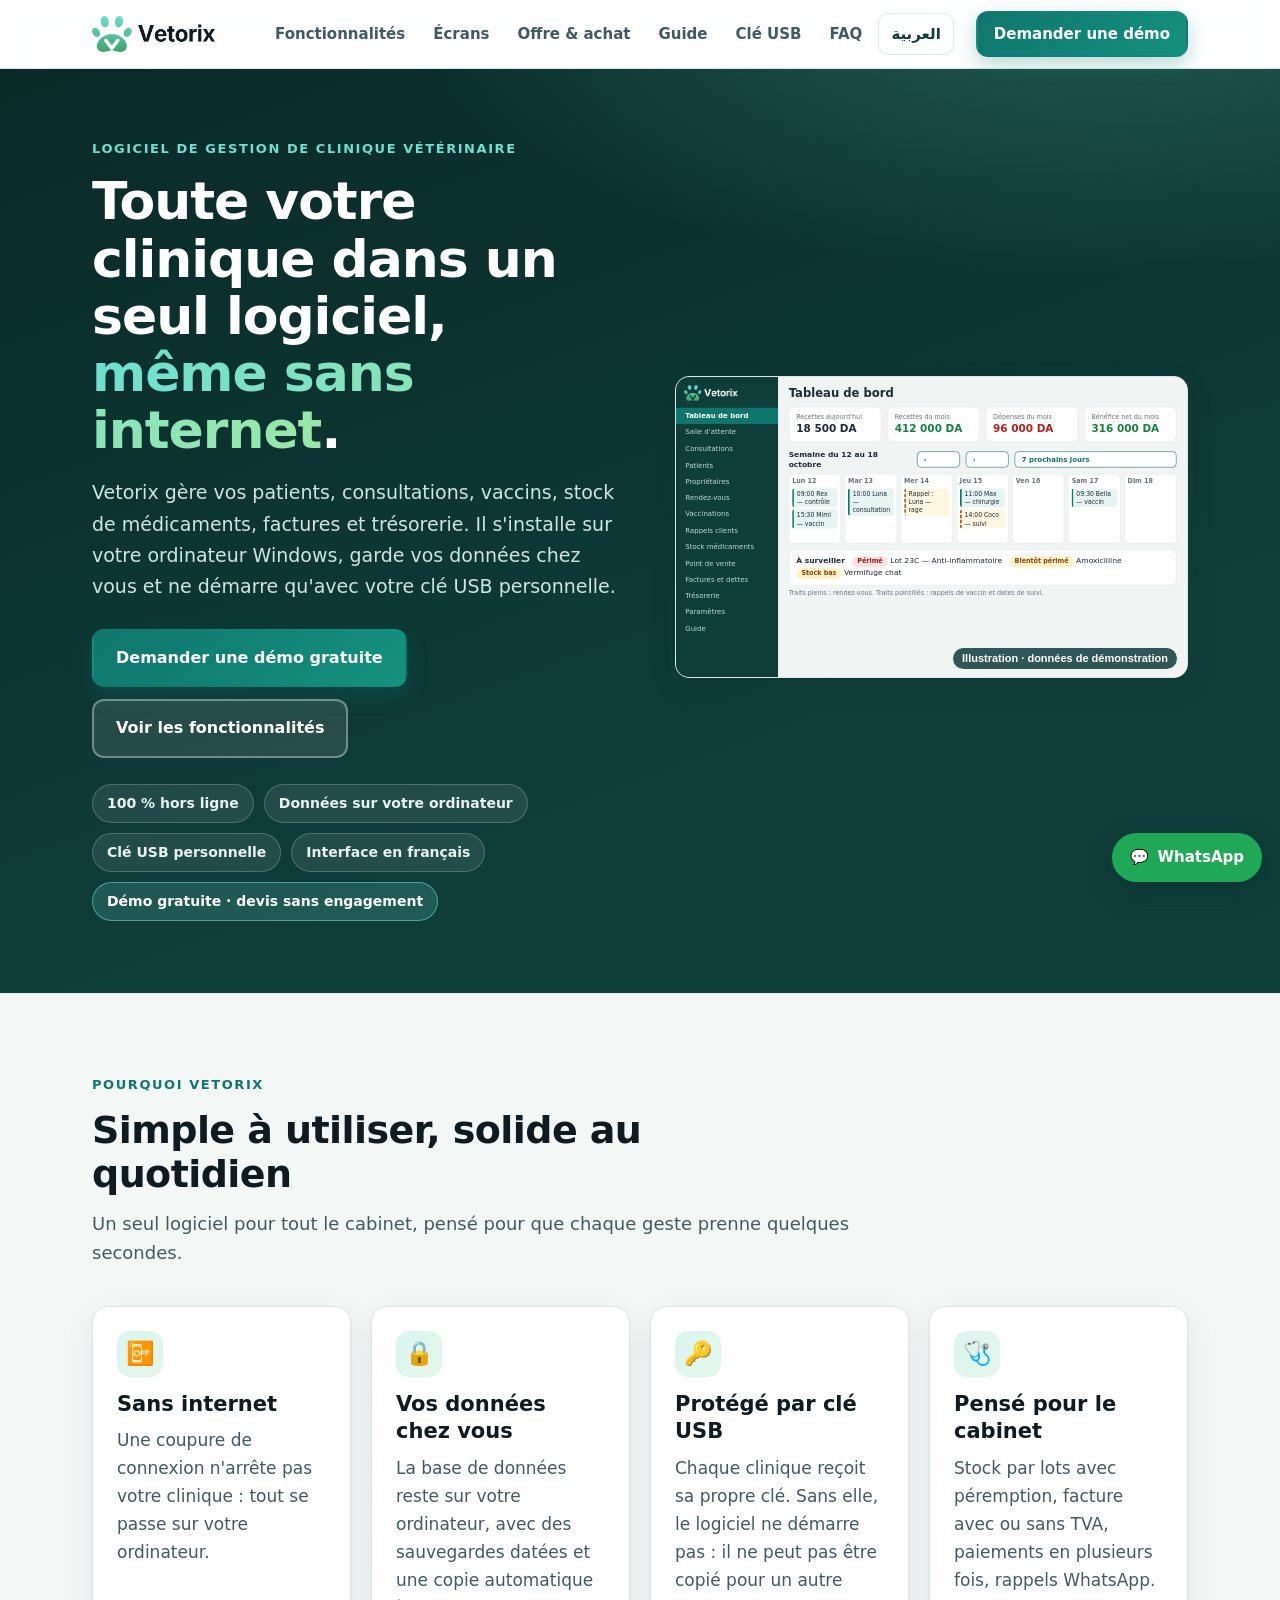
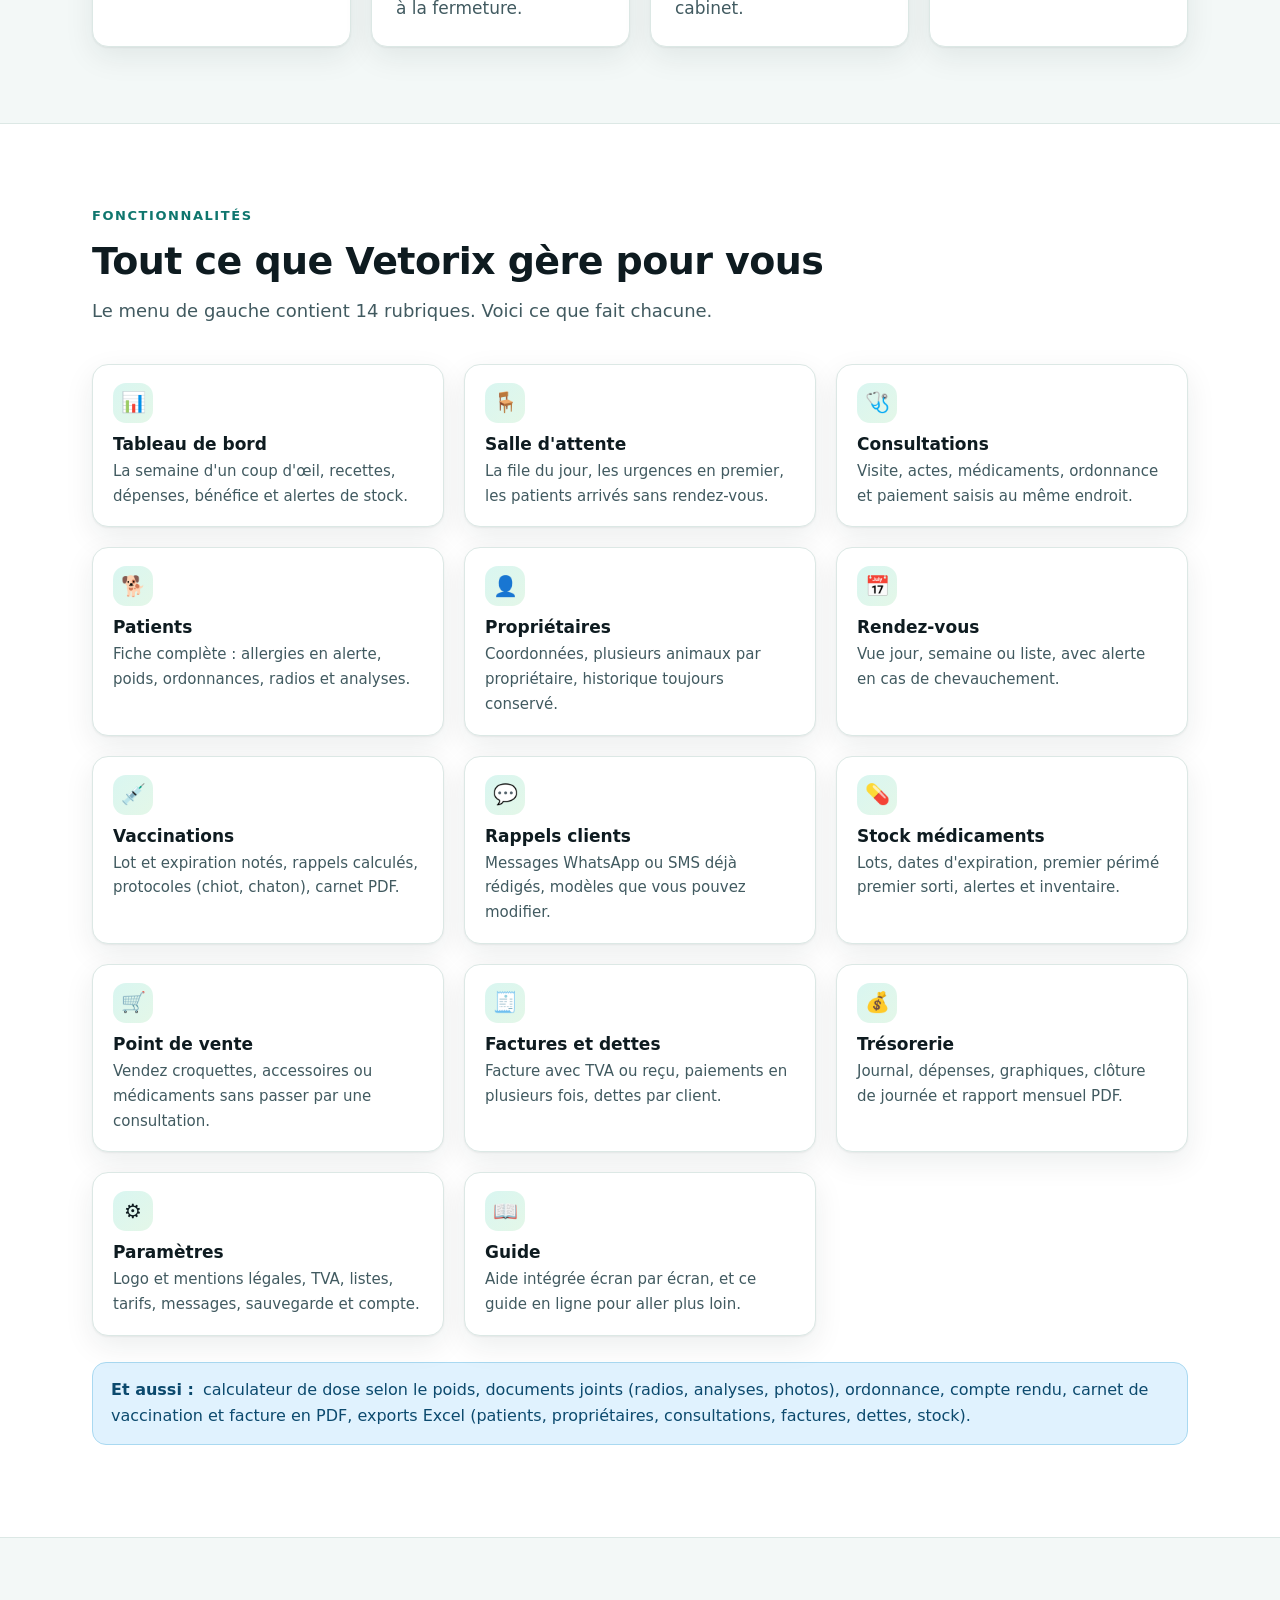
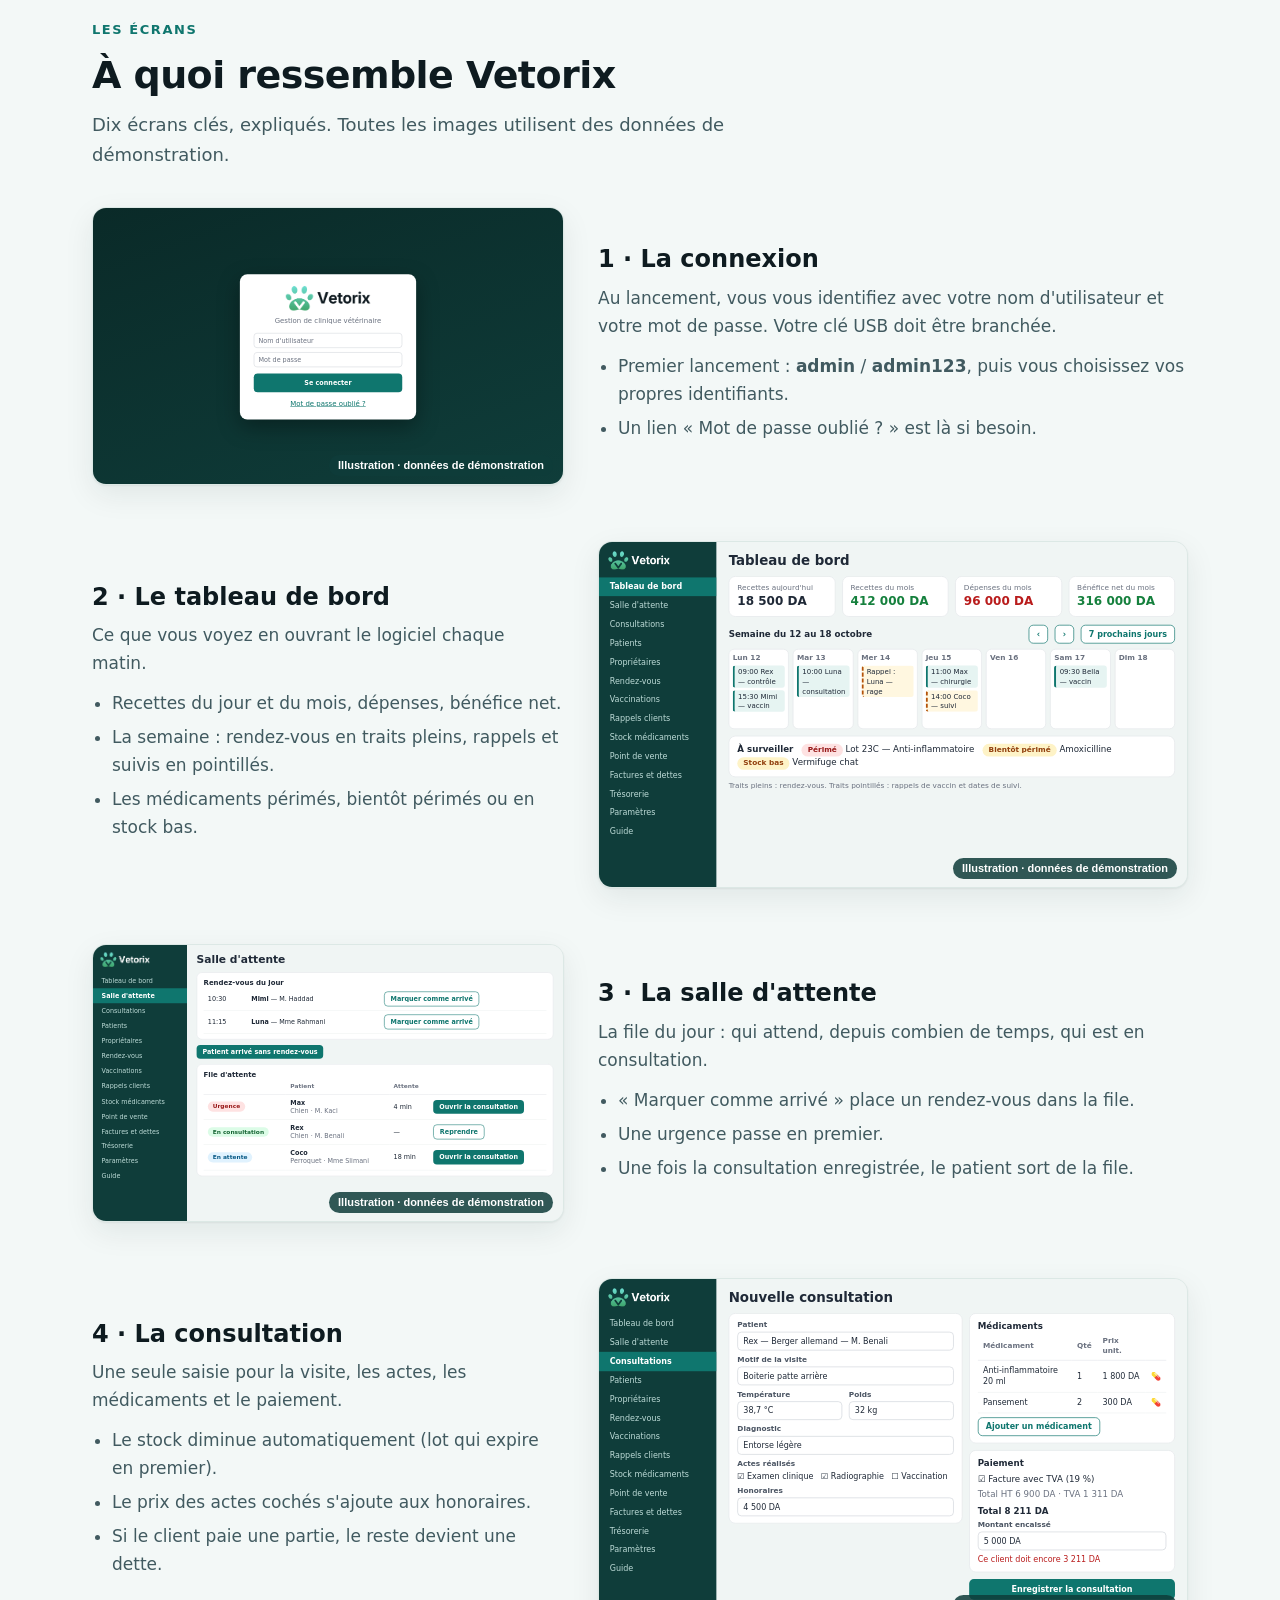
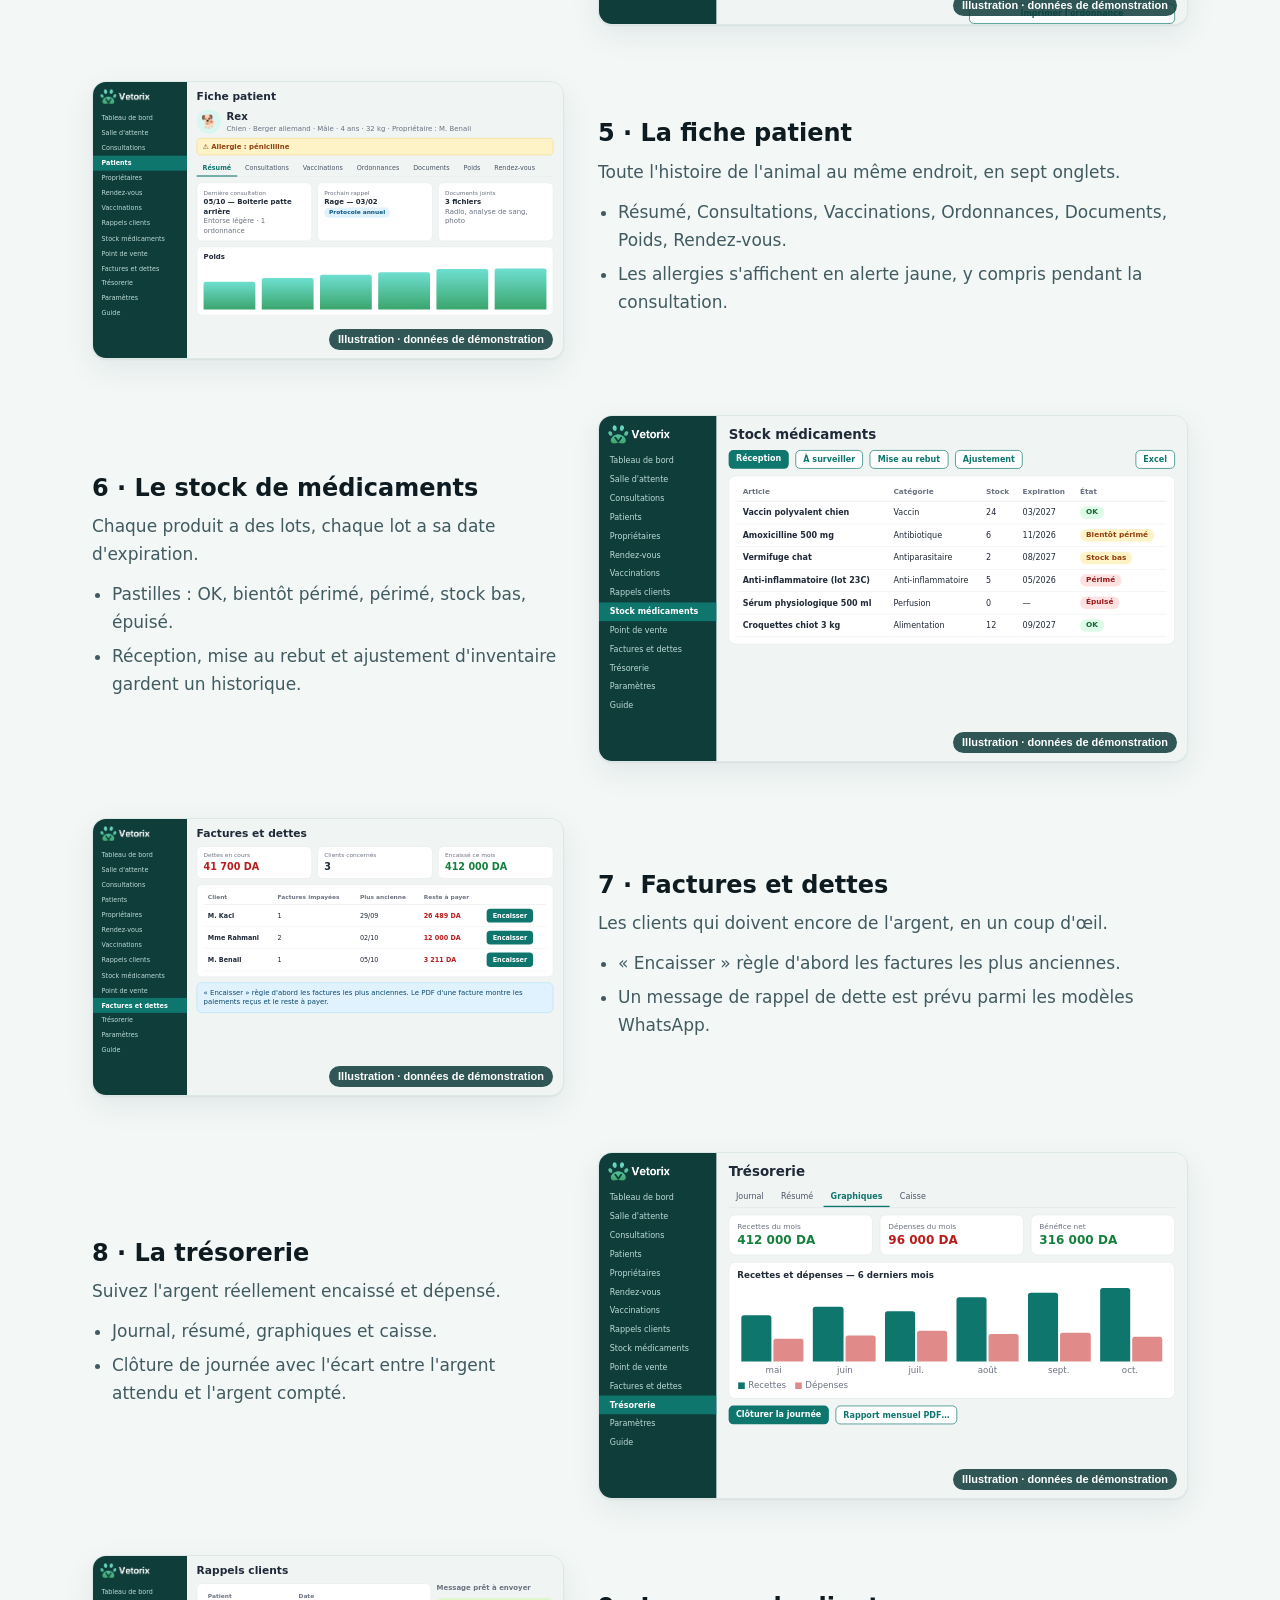
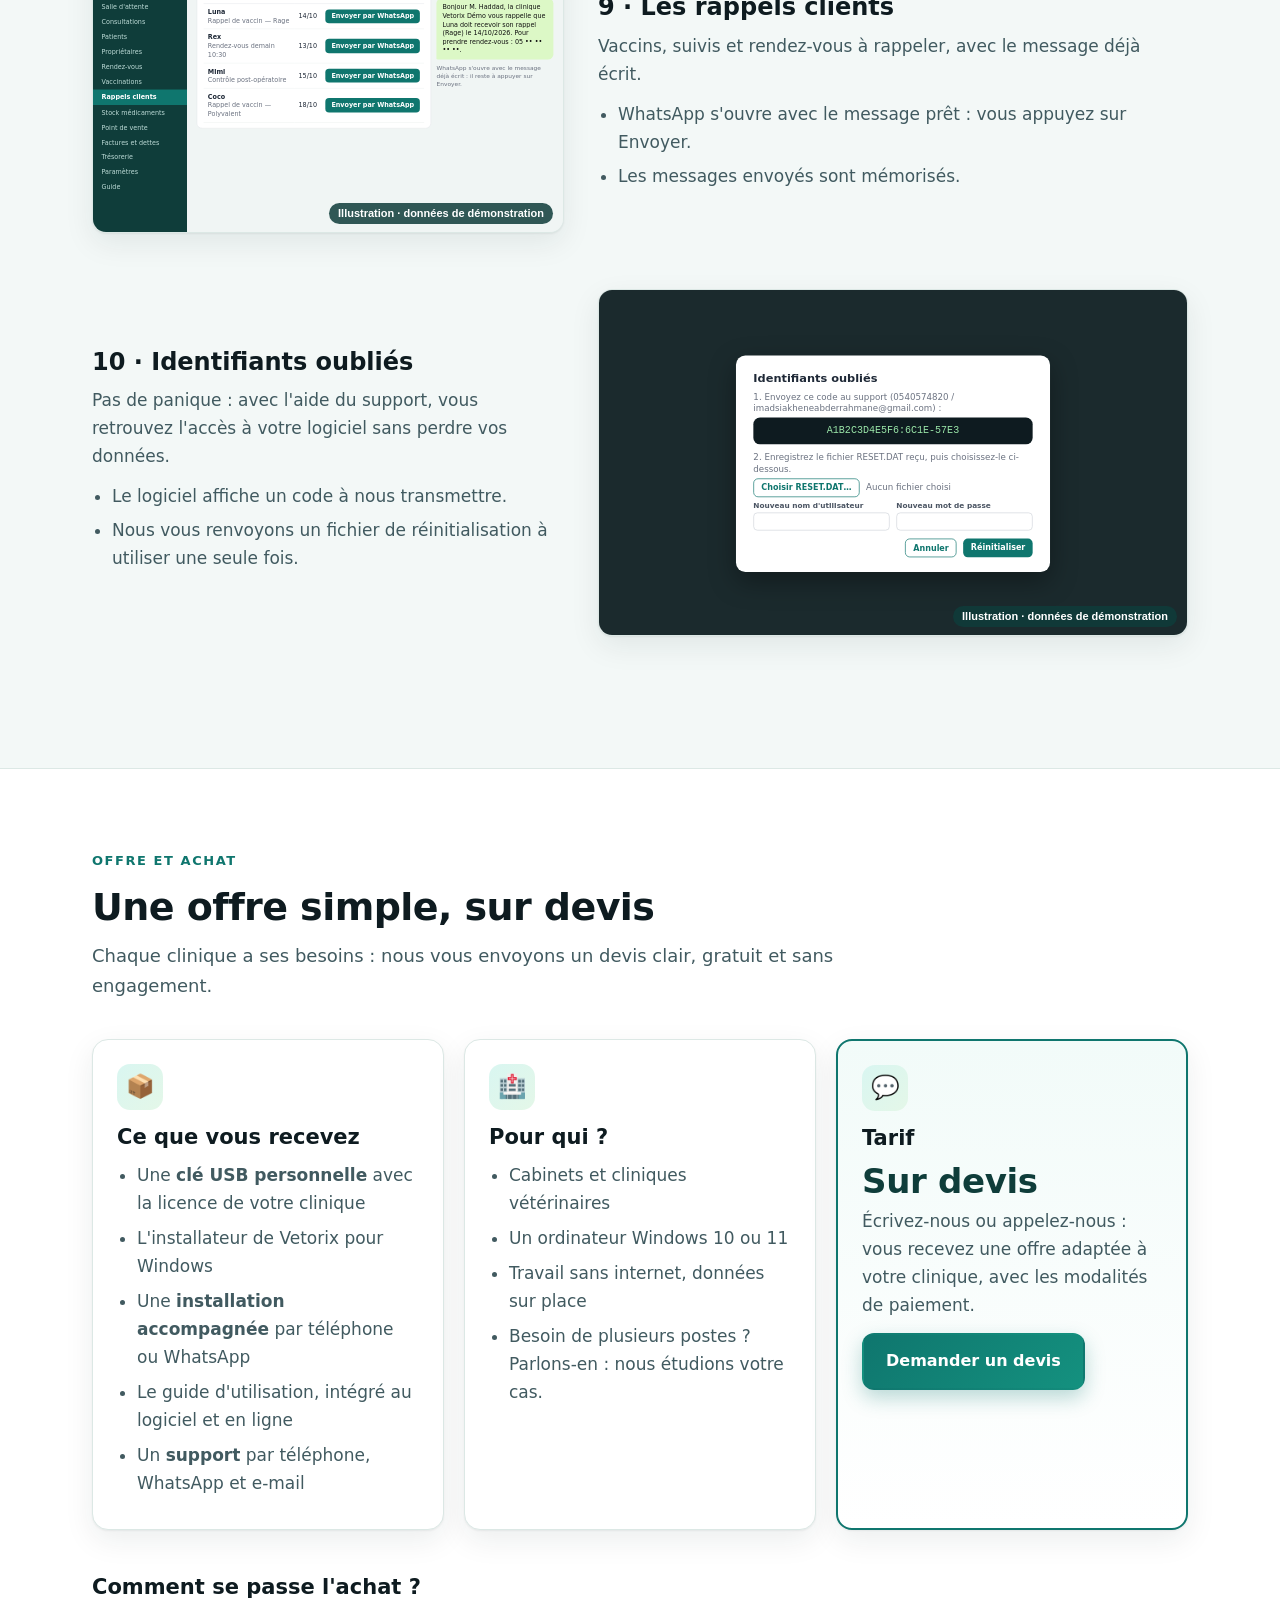
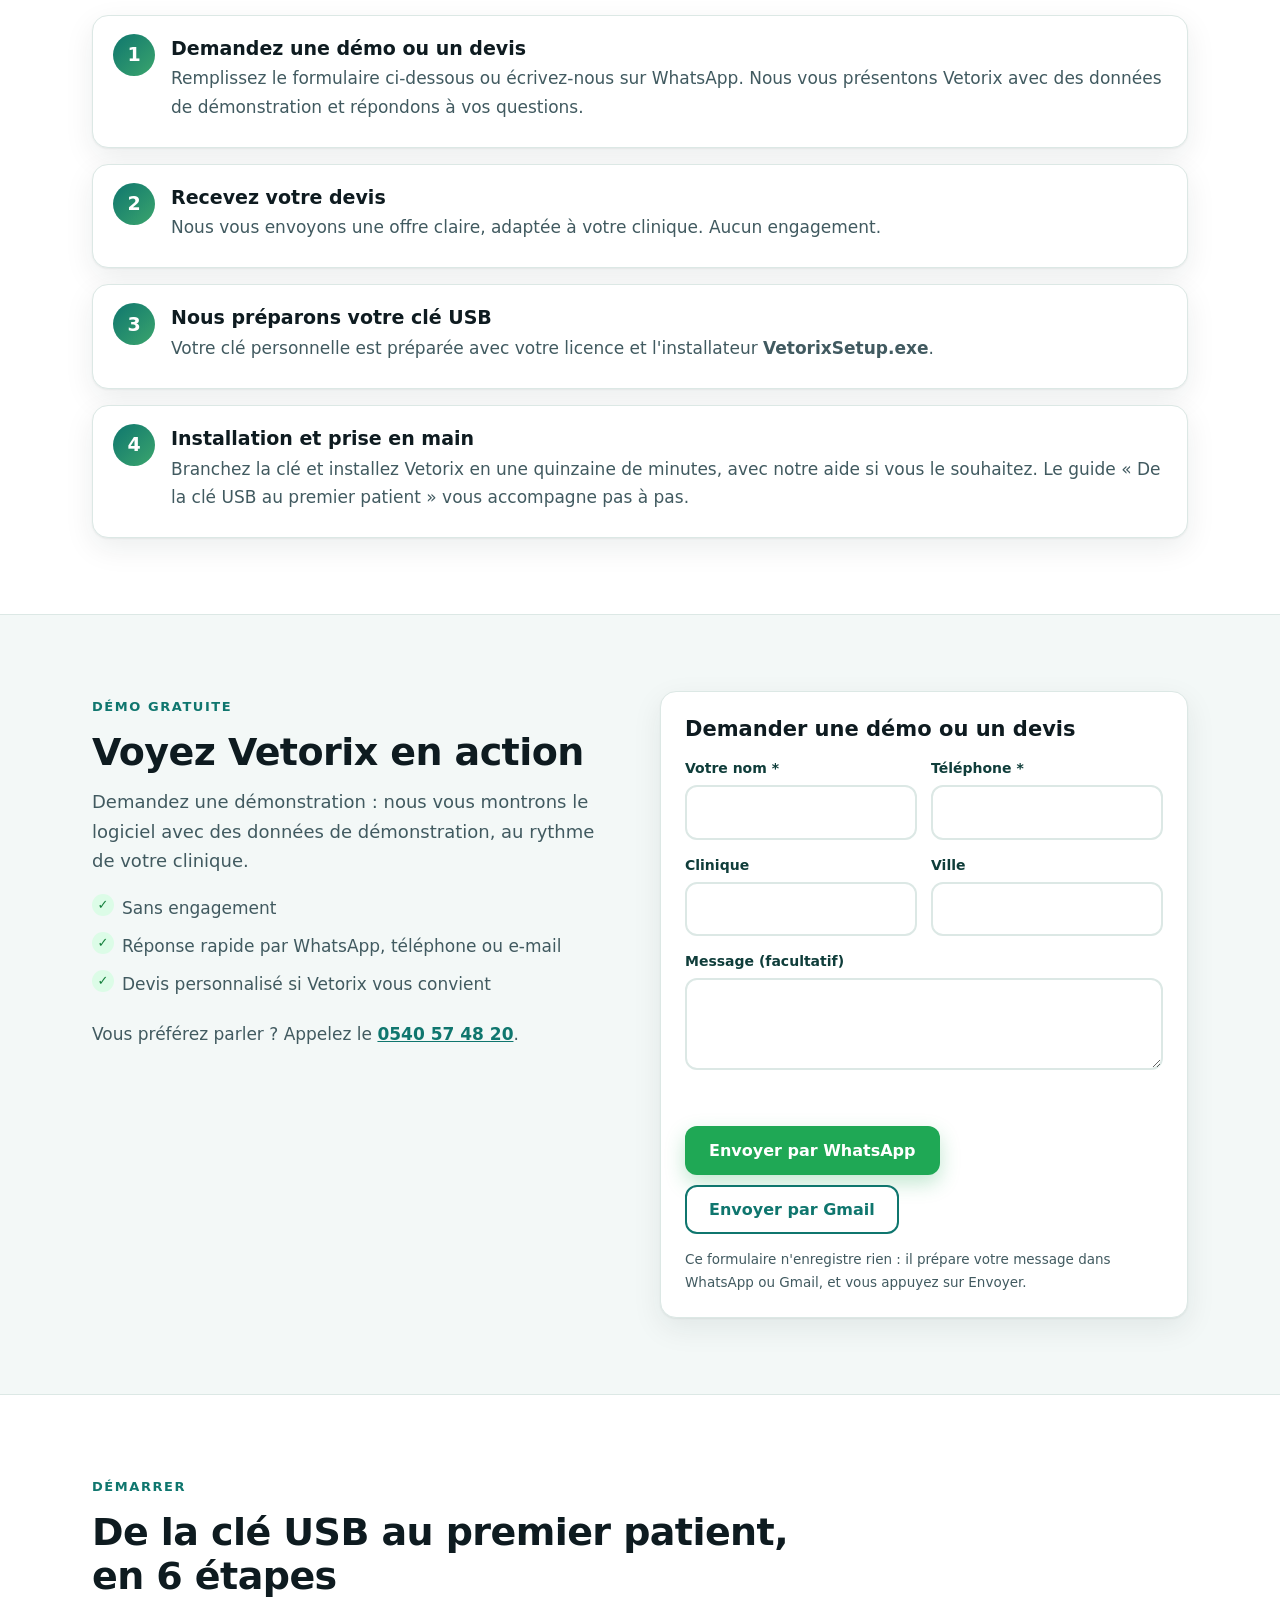
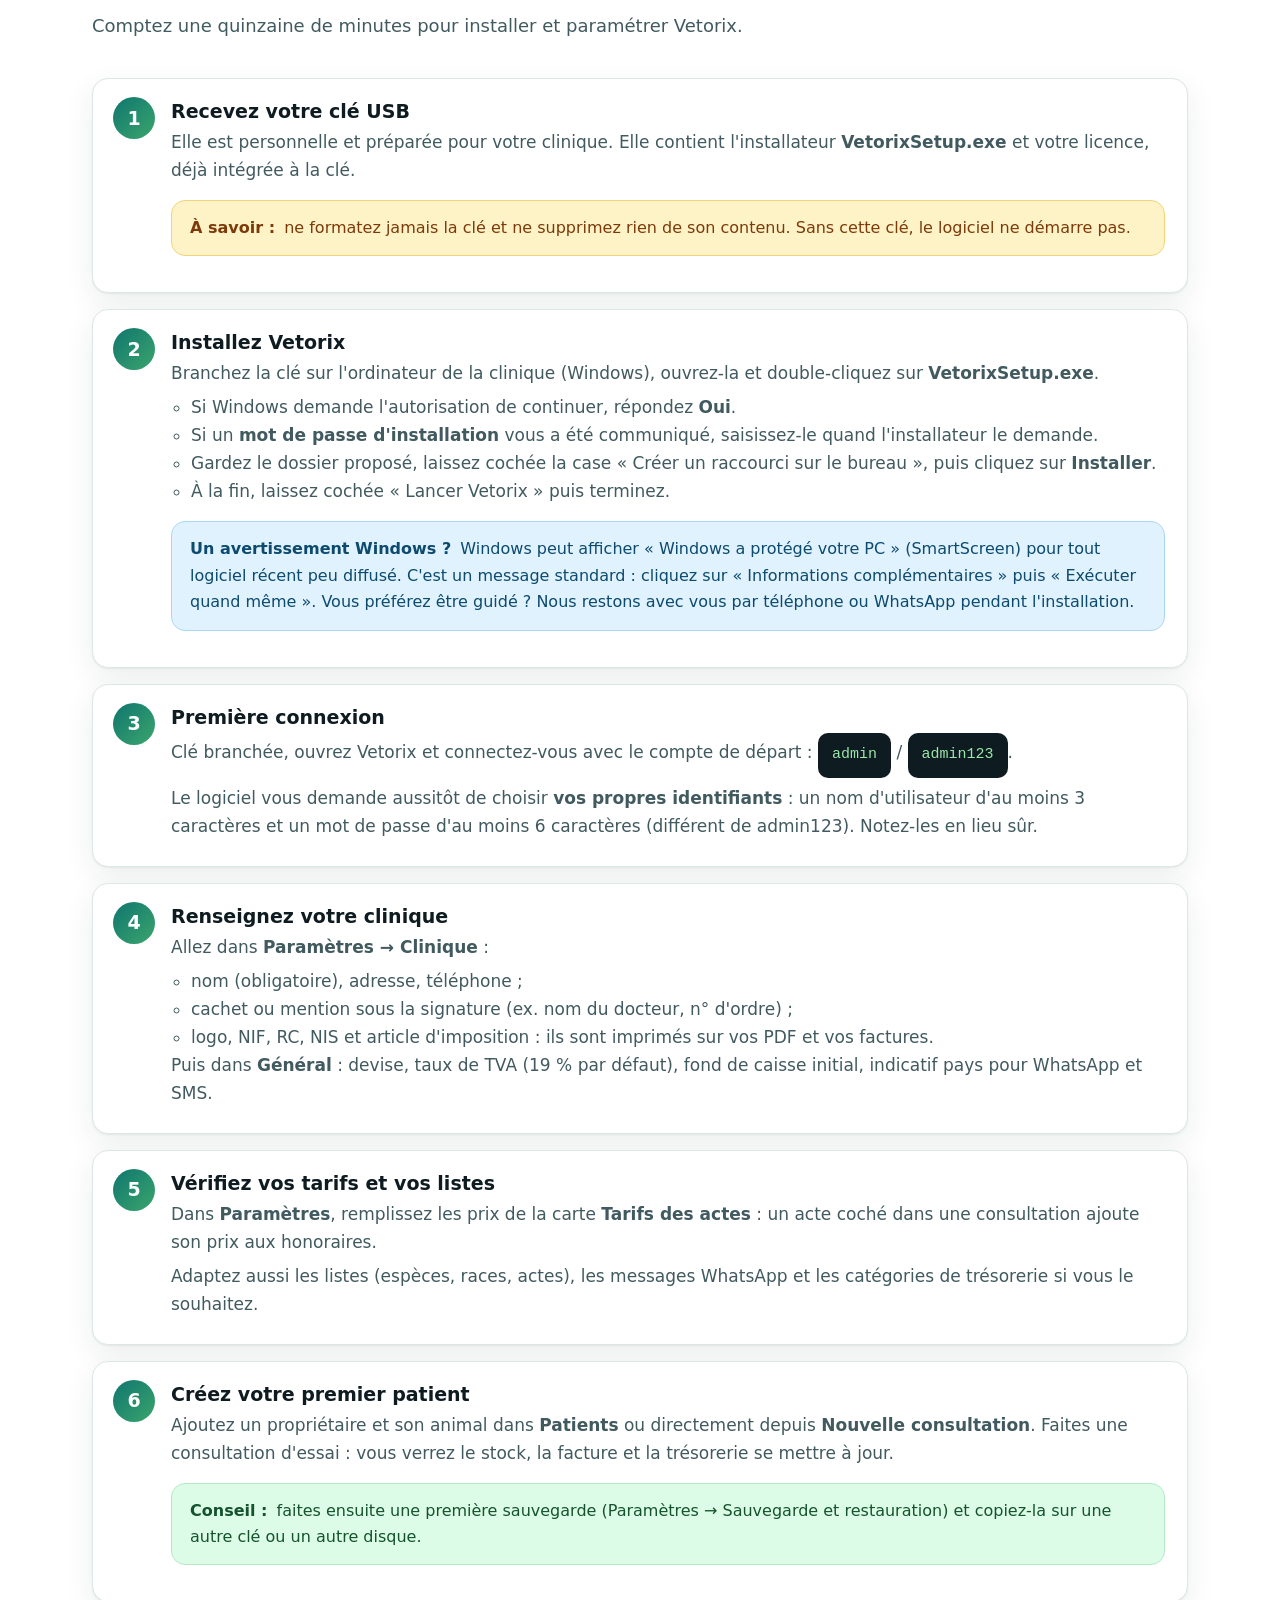
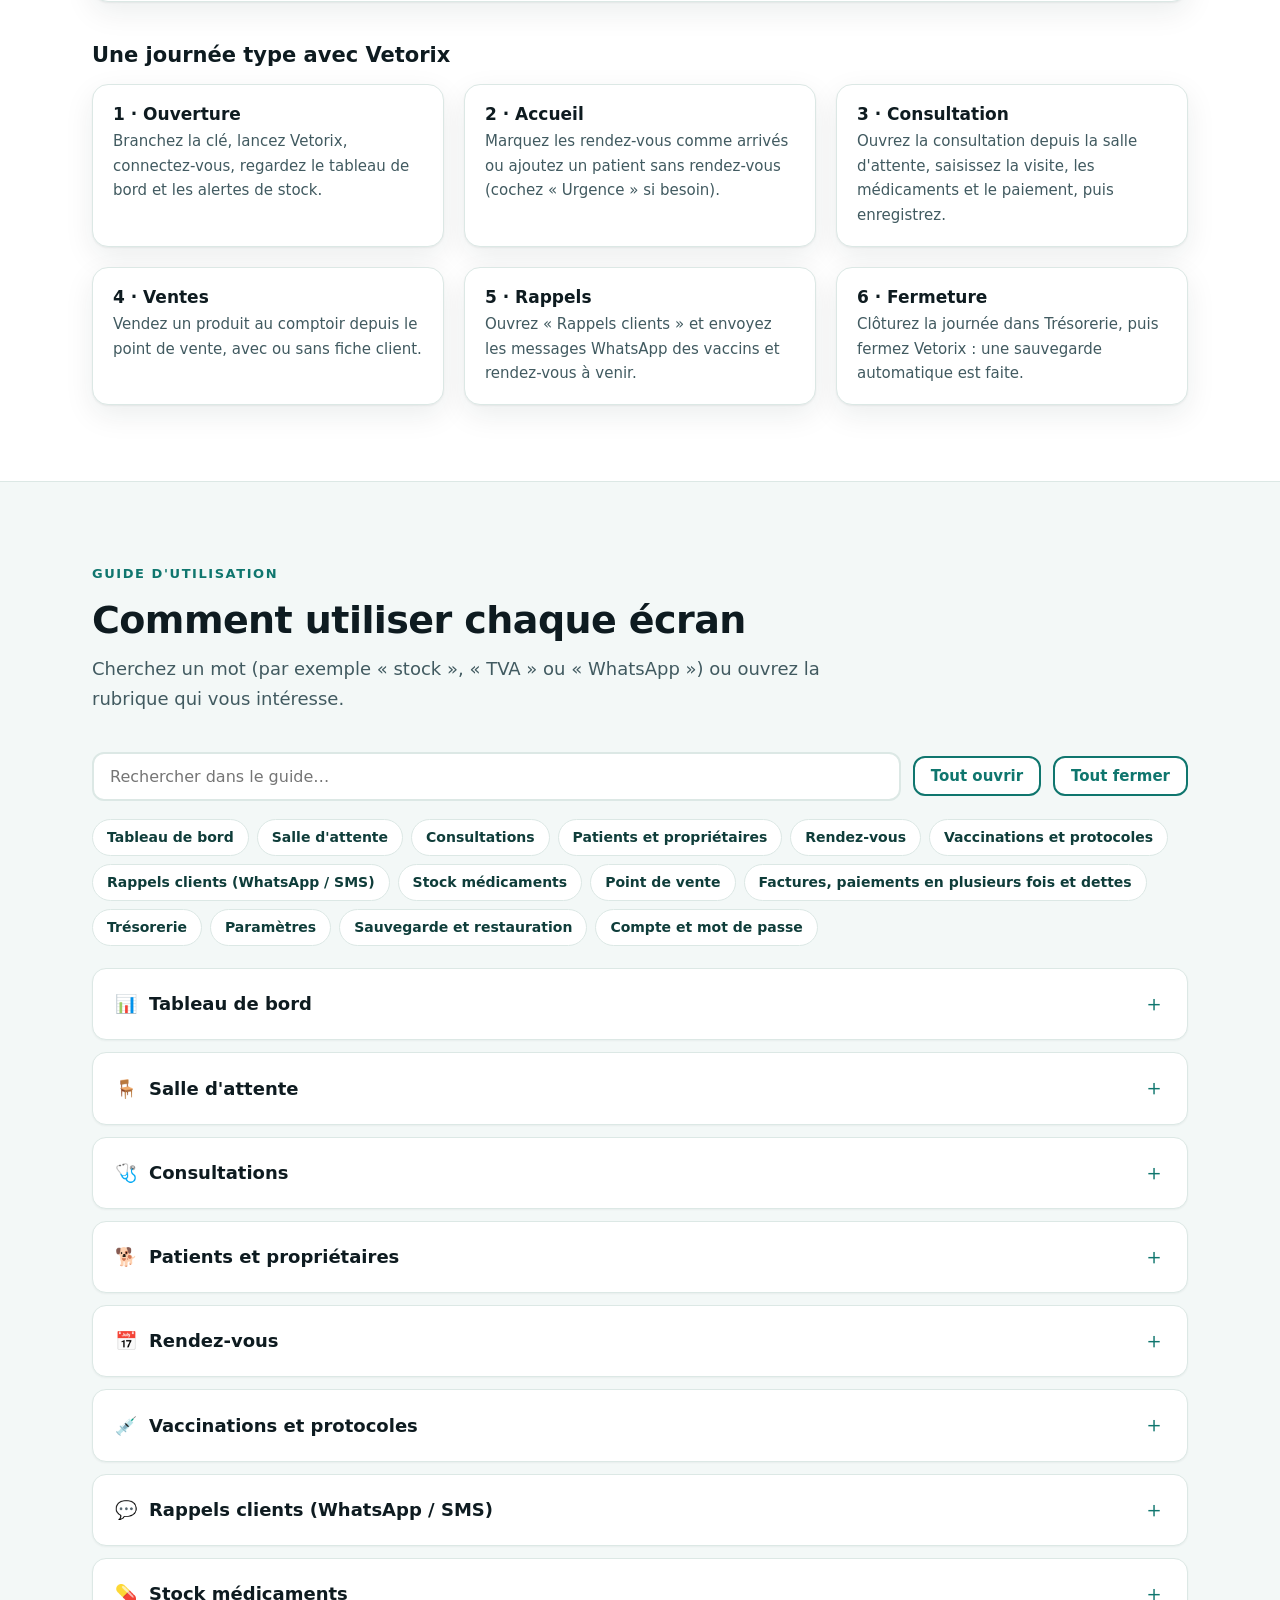
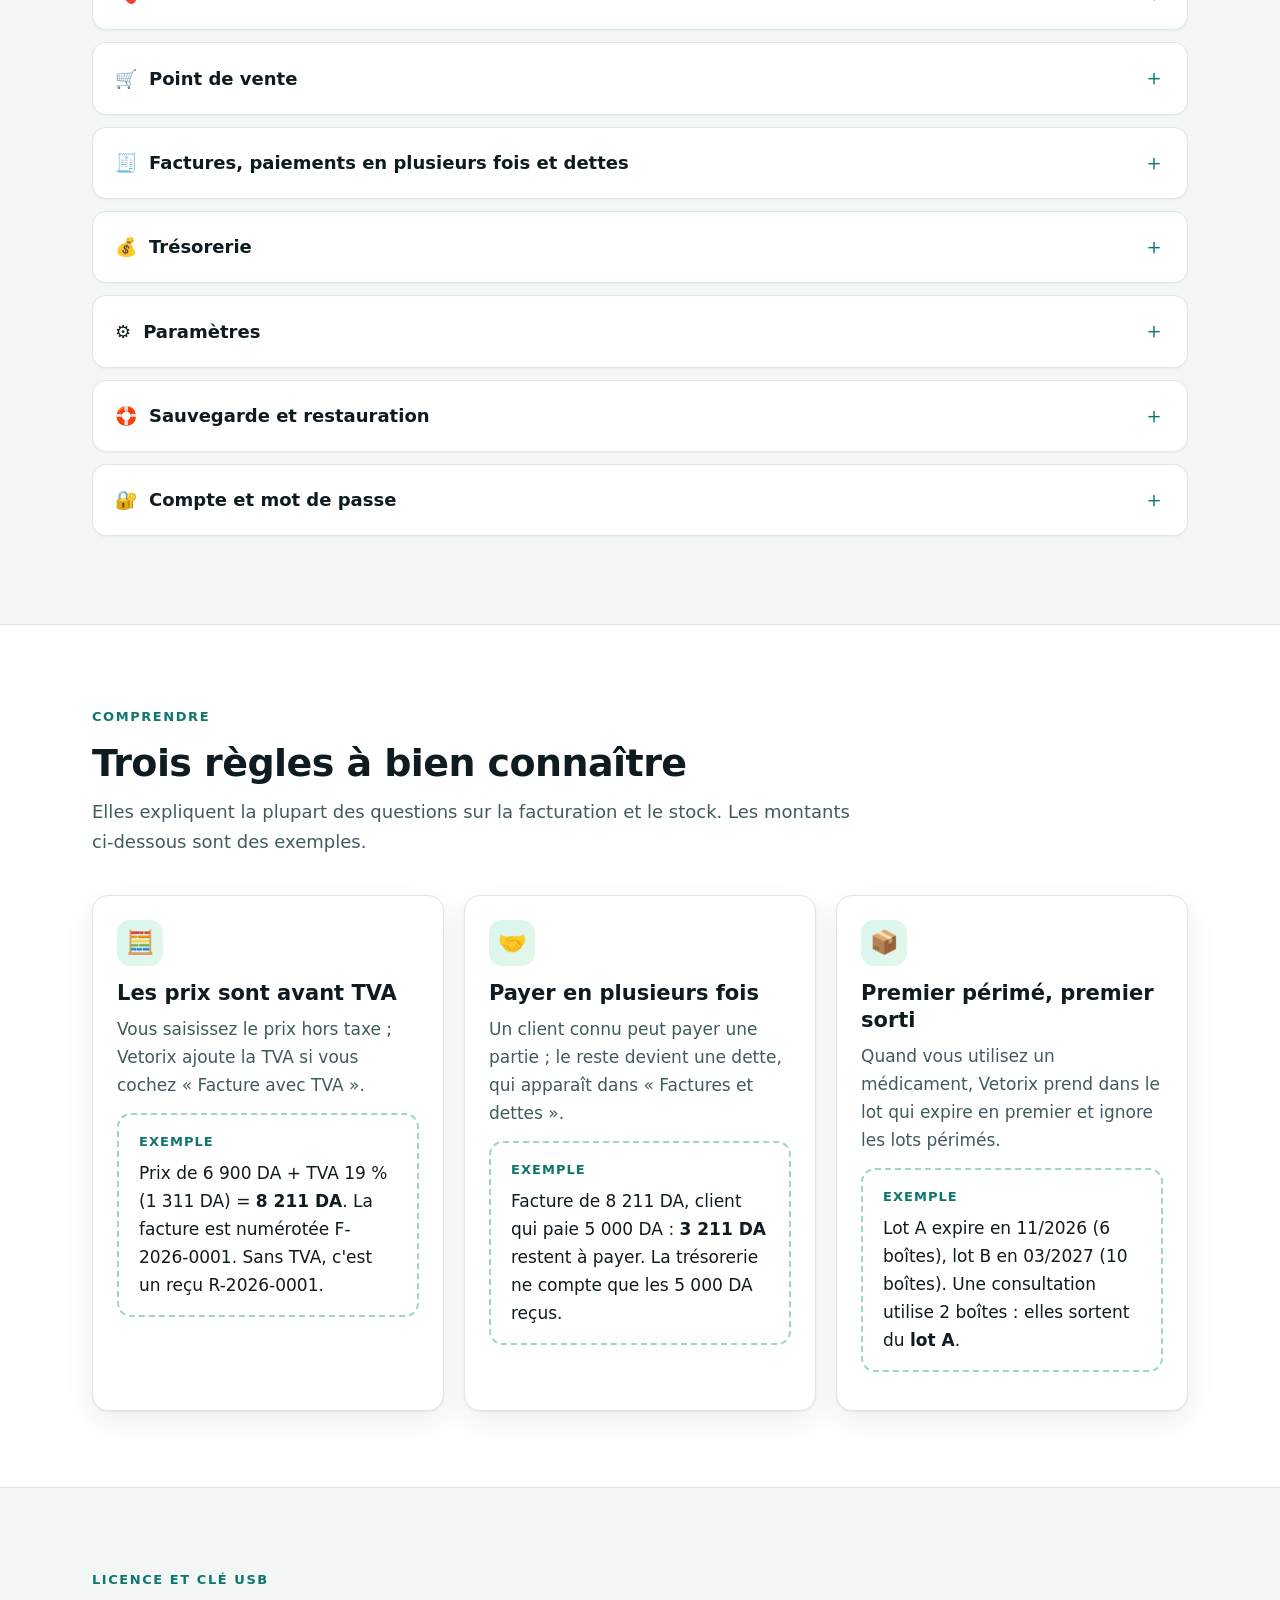
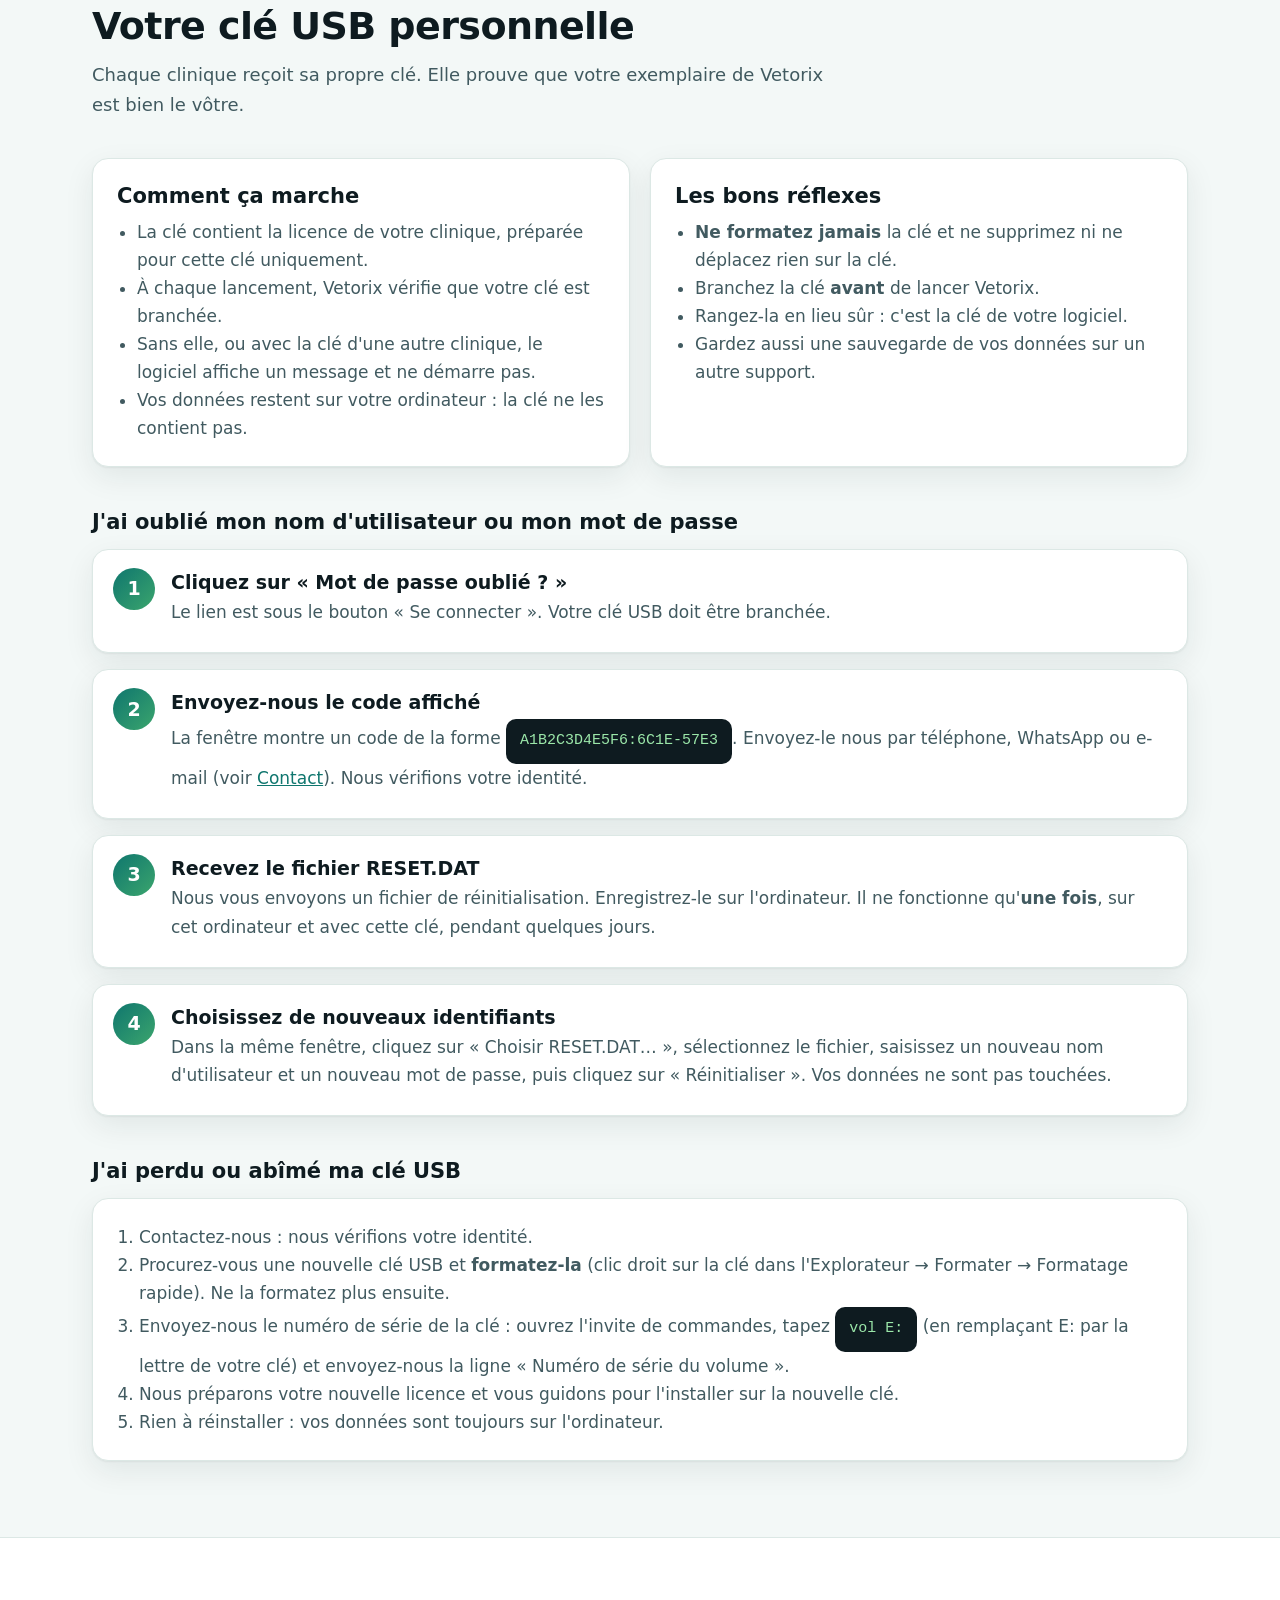
==== commit ff0fcbab: "Update index.html" ====
--- a/index.html
+++ b/index.html
@@ -62,7 +62,7 @@
 
 <section class="sec" id="ecrans"><div class="wrap">
  <div class="sh reveal"><span class="eyebrow">Les écrans</span><h2>À quoi ressemble Vetorix</h2><p class="sub">Dix écrans clés, expliqués. Toutes les images utilisent des données de démonstration.</p></div>
-<div class="scr reveal"><div class="txt"><h3>1 · La connexion</h3><p>Au lancement, vous vous identifiez avec votre nom d'utilisateur et votre mot de passe. Votre clé USB doit être branchée.</p><ul><li>Premier lancement : <b>admin</b> / <b>admin123</b>, puis vous choisissez vos propres identifiants.</li><li>Un lien « Mot de passe oublié ? » est là si besoin.</li></ul></div><figure class="shot" data-shot="connexion"><img class="real" src="img/screens/connexion.png" alt="Écran de connexion" onload="this.parentNode.classList.add('has-real')" onerror="this.remove()"><div class="mockwrap"><div class="mock" role="img" aria-label="Écran de connexion (illustration)"><div class="m-login"><div class="m-lcard"><img src="img/vetorix-logo.png" alt="" style="height:46px;width:auto;margin-bottom:6px"><div class="mut" style="margin-bottom:14px">Gestion de clinique vétérinaire</div><div class="m-in" style="text-align:left;margin-bottom:8px;color:#6b7280">Nom d'utilisateur</div><div class="m-in" style="text-align:left;margin-bottom:12px;color:#6b7280">Mot de passe</div><div class="m-btn" style="display:block;padding:9px">Se connecter</div><div style="margin-top:12px;color:#0f766e;text-decoration:underline">Mot de passe oublié ?</div></div></div></div><span class="m-tag">Illustration · données de démonstration</span></div></figure></div><div class="scr reveal"><div class="txt"><h3>2 · Le tableau de bord</h3><p>Ce que vous voyez en ouvrant le logiciel chaque matin.</p><ul><li>Recettes du jour et du mois, dépenses, bénéfice net.</li><li>La semaine : rendez-vous en traits pleins, rappels et suivis en pointillés.</li><li>Les médicaments périmés, bientôt périmés ou en stock bas.</li></ul></div><figure class="shot" data-shot="dashboard"><img class="real" src="img/screens/dashboard.png" alt="Écran Tableau de bord de Vetorix" onload="this.parentNode.classList.add('has-real')" onerror="this.remove()"><div class="mockwrap"><div class="mock" role="img" aria-label="Écran Tableau de bord de Vetorix (illustration)"><div class="m-side"><img src="img/vetorix-logo-clair.png" alt=""><div class="m-it on">Tableau de bord</div><div class="m-it">Salle d'attente</div><div class="m-it">Consultations</div><div class="m-it">Patients</div><div class="m-it">Propriétaires</div><div class="m-it">Rendez-vous</div><div class="m-it">Vaccinations</div><div class="m-it">Rappels clients</div><div class="m-it">Stock médicaments</div><div class="m-it">Point de vente</div><div class="m-it">Factures et dettes</div><div class="m-it">Trésorerie</div><div class="m-it">Paramètres</div><div class="m-it">Guide</div></div><div class="m-main"><div class="m-title">Tableau de bord</div><div class="m-row"><div class="m-card m-cnt" style="flex:1"><small>Recettes aujourd'hui</small><b class="">18 500 DA</b></div><div class="m-card m-cnt" style="flex:1"><small>Recettes du mois</small><b class="good">412 000 DA</b></div><div class="m-card m-cnt" style="flex:1"><small>Dépenses du mois</small><b class="bad">96 000 DA</b></div><div class="m-card m-cnt" style="flex:1"><small>Bénéfice net du mois</small><b class="good">316 000 DA</b></div></div><div class="m-row" style="margin:12px 0 8px;align-items:center"><b>Semaine du 12 au 18 octobre</b><span style="flex:1"></span><span class="m-btn g">‹</span><span class="m-btn g">›</span><span class="m-btn g">7 prochains jours</span></div><div class="m-cal"><div class="m-day"><b>Lun 12</b><div class="m-ev ">09:00 Rex — contrôle</div><div class="m-ev ">15:30 Mimi — vaccin</div></div><div class="m-day"><b>Mar 13</b><div class="m-ev ">10:00 Luna — consultation</div></div><div class="m-day"><b>Mer 14</b><div class="m-ev d">Rappel : Luna — rage</div></div><div class="m-day"><b>Jeu 15</b><div class="m-ev ">11:00 Max — chirurgie</div><div class="m-ev d">14:00 Coco — suivi</div></div><div class="m-day"><b>Ven 16</b></div><div class="m-day"><b>Sam 17</b><div class="m-ev ">09:30 Bella — vaccin</div></div><div class="m-day"><b>Dim 18</b></div></div><div class="m-card" style="margin-top:10px"><b>À surveiller</b> &nbsp; <span class="m-pill b">Périmé</span> Lot 23C — Anti-inflammatoire &nbsp; <span class="m-pill w">Bientôt périmé</span> Amoxicilline &nbsp; <span class="m-pill w">Stock bas</span> Vermifuge chat</div><div class="mut" style="margin-top:6px;font-size:11px">Traits pleins : rendez-vous. Traits pointillés : rappels de vaccin et dates de suivi.</div></div></div><span class="m-tag">Illustration · données de démonstration</span></div></figure></div><div class="scr reveal"><div class="txt"><h3>3 · La salle d'attente</h3><p>La file du jour : qui attend, depuis combien de temps, qui est en consultation.</p><ul><li>« Marquer comme arrivé » place un rendez-vous dans la file.</li><li>Une urgence passe en premier.</li><li>Une fois la consultation enregistrée, le patient sort de la file.</li></ul></div><figure class="shot" data-shot="salle-attente"><img class="real" src="img/screens/salle-attente.png" alt="Écran Salle d'attente" onload="this.parentNode.classList.add('has-real')" onerror="this.remove()"><div class="mockwrap"><div class="mock" role="img" aria-label="Écran Salle d'attente (illustration)"><div class="m-side"><img src="img/vetorix-logo-clair.png" alt=""><div class="m-it">Tableau de bord</div><div class="m-it on">Salle d'attente</div><div class="m-it">Consultations</div><div class="m-it">Patients</div><div class="m-it">Propriétaires</div><div class="m-it">Rendez-vous</div><div class="m-it">Vaccinations</div><div class="m-it">Rappels clients</div><div class="m-it">Stock médicaments</div><div class="m-it">Point de vente</div><div class="m-it">Factures et dettes</div><div class="m-it">Trésorerie</div><div class="m-it">Paramètres</div><div class="m-it">Guide</div></div><div class="m-main"><div class="m-title">Salle d'attente</div><div class="m-card"><b>Rendez-vous du jour</b><table class="m-t"><tr><td>10:30</td><td><b>Mimi</b> — M. Haddad</td><td><span class="m-btn g">Marquer comme arrivé</span></td></tr><tr><td>11:15</td><td><b>Luna</b> — Mme Rahmani</td><td><span class="m-btn g">Marquer comme arrivé</span></td></tr></table></div><div class="m-row" style="margin:10px 0"><span class="m-btn">Patient arrivé sans rendez-vous</span></div><div class="m-card"><b>File d'attente</b><table class="m-t"><tr><th></th><th>Patient</th><th>Attente</th><th></th></tr><tr><td><span class="m-pill b">Urgence</span></td><td><b>Max</b><br><span class="mut">Chien · M. Kaci</span></td><td>4 min</td><td><span class="m-btn">Ouvrir la consultation</span></td></tr><tr><td><span class="m-pill ok">En consultation</span></td><td><b>Rex</b><br><span class="mut">Chien · M. Benali</span></td><td>—</td><td><span class="m-btn g">Reprendre</span></td></tr><tr><td><span class="m-pill i">En attente</span></td><td><b>Coco</b><br><span class="mut">Perroquet · Mme Slimani</span></td><td>18 min</td><td><span class="m-btn">Ouvrir la consultation</span></td></tr></table></div></div></div><span class="m-tag">Illustration · données de démonstration</span></div></figure></div><div class="scr reveal"><div class="txt"><h3>4 · La consultation</h3><p>Une seule saisie pour la visite, les actes, les médicaments et le paiement.</p><ul><li>Le stock diminue automatiquement (lot qui expire en premier).</li><li>Le prix des actes cochés s'ajoute aux honoraires.</li><li>Si le client paie une partie, le reste devient une dette.</li></ul></div><figure class="shot" data-shot="consultation"><img class="real" src="img/screens/consultation.png" alt="Écran Nouvelle consultation" onload="this.parentNode.classList.add('has-real')" onerror="this.remove()"><div class="mockwrap"><div class="mock" role="img" aria-label="Écran Nouvelle consultation (illustration)"><div class="m-side"><img src="img/vetorix-logo-clair.png" alt=""><div class="m-it">Tableau de bord</div><div class="m-it">Salle d'attente</div><div class="m-it on">Consultations</div><div class="m-it">Patients</div><div class="m-it">Propriétaires</div><div class="m-it">Rendez-vous</div><div class="m-it">Vaccinations</div><div class="m-it">Rappels clients</div><div class="m-it">Stock médicaments</div><div class="m-it">Point de vente</div><div class="m-it">Factures et dettes</div><div class="m-it">Trésorerie</div><div class="m-it">Paramètres</div><div class="m-it">Guide</div></div><div class="m-main"><div class="m-title">Nouvelle consultation</div><div class="m-row" style="align-items:flex-start"><div class="m-card m-col" style="flex:1.05;gap:7px"><div><div class="m-lb">Patient</div><div class="m-in">Rex — Berger allemand — M. Benali</div></div><div><div class="m-lb">Motif de la visite</div><div class="m-in">Boiterie patte arrière</div></div><div class="m-row"><div style="flex:1"><div class="m-lb">Température</div><div class="m-in">38,7 °C</div></div><div style="flex:1"><div class="m-lb">Poids</div><div class="m-in">32 kg</div></div></div><div><div class="m-lb">Diagnostic</div><div class="m-in">Entorse légère</div></div><div><div class="m-lb">Actes réalisés</div><div style="font-size:12px">☑ Examen clinique &nbsp; ☑ Radiographie &nbsp; ☐ Vaccination</div></div><div><div class="m-lb">Honoraires</div><div class="m-in">4 500 DA</div></div></div><div class="m-col" style="flex:1"><div class="m-card"><b>Médicaments</b><table class="m-t"><tr><th>Médicament</th><th>Qté</th><th>Prix unit.</th><th></th></tr><tr><td>Anti-inflammatoire 20 ml</td><td>1</td><td>1 800 DA</td><td>💊</td></tr><tr><td>Pansement</td><td>2</td><td>300 DA</td><td>💊</td></tr></table><div style="margin-top:6px"><span class="m-btn g">Ajouter un médicament</span></div></div><div class="m-card m-col" style="gap:6px"><b>Paiement</b><div>☑ Facture avec TVA (19 %)</div><div class="mut">Total HT 6 900 DA · TVA 1 311 DA</div><div><b>Total 8 211 DA</b></div><div class="m-row"><div style="flex:1"><div class="m-lb">Montant encaissé</div><div class="m-in">5 000 DA</div></div></div><div class="bad" style="font-size:12px">Ce client doit encore 3 211 DA</div></div><div class="m-col" style="gap:6px"><span class="m-btn" style="text-align:center;padding:7px">Enregistrer la consultation</span><span class="m-btn g" style="text-align:center;padding:6px">Imprimer l'ordonnance</span></div></div></div></div></div><span class="m-tag">Illustration · données de démonstration</span></div></figure></div><div class="scr reveal"><div class="txt"><h3>5 · La fiche patient</h3><p>Toute l'histoire de l'animal au même endroit, en sept onglets.</p><ul><li>Résumé, Consultations, Vaccinations, Ordonnances, Documents, Poids, Rendez-vous.</li><li>Les allergies s'affichent en alerte jaune, y compris pendant la consultation.</li></ul></div><figure class="shot" data-shot="fiche-animal"><img class="real" src="img/screens/fiche-animal.png" alt="Fiche d'un animal" onload="this.parentNode.classList.add('has-real')" onerror="this.remove()"><div class="mockwrap"><div class="mock" role="img" aria-label="Fiche d'un animal (illustration)"><div class="m-side"><img src="img/vetorix-logo-clair.png" alt=""><div class="m-it">Tableau de bord</div><div class="m-it">Salle d'attente</div><div class="m-it">Consultations</div><div class="m-it on">Patients</div><div class="m-it">Propriétaires</div><div class="m-it">Rendez-vous</div><div class="m-it">Vaccinations</div><div class="m-it">Rappels clients</div><div class="m-it">Stock médicaments</div><div class="m-it">Point de vente</div><div class="m-it">Factures et dettes</div><div class="m-it">Trésorerie</div><div class="m-it">Paramètres</div><div class="m-it">Guide</div></div><div class="m-main"><div class="m-title">Fiche patient</div><div class="m-row" style="align-items:center;margin-bottom:8px"><div style="width:46px;height:46px;border-radius:50%;background:#d9f6f1;display:grid;place-items:center;font-size:24px">🐕</div><div><div style="font-size:19px;font-weight:700">Rex</div><div class="mut">Chien · Berger allemand · Mâle · 4 ans · 32 kg · Propriétaire : M. Benali</div></div></div><div class="m-alert" style="margin-bottom:10px">⚠ Allergie : pénicilline</div><div class="m-tabs"><span class="on">Résumé</span><span>Consultations</span><span>Vaccinations</span><span>Ordonnances</span><span>Documents</span><span>Poids</span><span>Rendez-vous</span></div><div class="m-row"><div class="m-card" style="flex:1"><small class="mut">Dernière consultation</small><br><b>05/10 — Boiterie patte arrière</b><br><span class="mut">Entorse légère · 1 ordonnance</span></div><div class="m-card" style="flex:1"><small class="mut">Prochain rappel</small><br><b>Rage — 03/02</b><br><span class="m-pill i">Protocole annuel</span></div><div class="m-card" style="flex:1"><small class="mut">Documents joints</small><br><b>3 fichiers</b><br><span class="mut">Radio, analyse de sang, photo</span></div></div><div class="m-card" style="margin-top:10px"><b>Poids</b><div class="m-row" style="align-items:flex-end;height:90px;gap:12px;padding-top:6px"><div style="flex:1;background:linear-gradient(#6edfd0,#3ba56d);border-radius:4px 4px 0 0;height:62%"></div><div style="flex:1;background:linear-gradient(#6edfd0,#3ba56d);border-radius:4px 4px 0 0;height:70%"></div><div style="flex:1;background:linear-gradient(#6edfd0,#3ba56d);border-radius:4px 4px 0 0;height:78%"></div><div style="flex:1;background:linear-gradient(#6edfd0,#3ba56d);border-radius:4px 4px 0 0;height:84%"></div><div style="flex:1;background:linear-gradient(#6edfd0,#3ba56d);border-radius:4px 4px 0 0;height:90%"></div><div style="flex:1;background:linear-gradient(#6edfd0,#3ba56d);border-radius:4px 4px 0 0;height:92%"></div></div></div></div></div><span class="m-tag">Illustration · données de démonstration</span></div></figure></div><div class="scr reveal"><div class="txt"><h3>6 · Le stock de médicaments</h3><p>Chaque produit a des lots, chaque lot a sa date d'expiration.</p><ul><li>Pastilles : OK, bientôt périmé, périmé, stock bas, épuisé.</li><li>Réception, mise au rebut et ajustement d'inventaire gardent un historique.</li></ul></div><figure class="shot" data-shot="stock"><img class="real" src="img/screens/stock.png" alt="Écran Stock médicaments" onload="this.parentNode.classList.add('has-real')" onerror="this.remove()"><div class="mockwrap"><div class="mock" role="img" aria-label="Écran Stock médicaments (illustration)"><div class="m-side"><img src="img/vetorix-logo-clair.png" alt=""><div class="m-it">Tableau de bord</div><div class="m-it">Salle d'attente</div><div class="m-it">Consultations</div><div class="m-it">Patients</div><div class="m-it">Propriétaires</div><div class="m-it">Rendez-vous</div><div class="m-it">Vaccinations</div><div class="m-it">Rappels clients</div><div class="m-it on">Stock médicaments</div><div class="m-it">Point de vente</div><div class="m-it">Factures et dettes</div><div class="m-it">Trésorerie</div><div class="m-it">Paramètres</div><div class="m-it">Guide</div></div><div class="m-main"><div class="m-title">Stock médicaments</div><div class="m-row" style="margin-bottom:10px"><span class="m-btn">Réception</span><span class="m-btn g">À surveiller</span><span class="m-btn g">Mise au rebut</span><span class="m-btn g">Ajustement</span><span style="flex:1"></span><span class="m-btn g">Excel</span></div><div class="m-card"><table class="m-t"><tr><th>Article</th><th>Catégorie</th><th>Stock</th><th>Expiration</th><th>État</th></tr><tr><td><b>Vaccin polyvalent chien</b></td><td>Vaccin</td><td>24</td><td>03/2027</td><td><span class="m-pill ok">OK</span></td></tr><tr><td><b>Amoxicilline 500 mg</b></td><td>Antibiotique</td><td>6</td><td>11/2026</td><td><span class="m-pill w">Bientôt périmé</span></td></tr><tr><td><b>Vermifuge chat</b></td><td>Antiparasitaire</td><td>2</td><td>08/2027</td><td><span class="m-pill w">Stock bas</span></td></tr><tr><td><b>Anti-inflammatoire (lot 23C)</b></td><td>Anti-inflammatoire</td><td>5</td><td>05/2026</td><td><span class="m-pill b">Périmé</span></td></tr><tr><td><b>Sérum physiologique 500 ml</b></td><td>Perfusion</td><td>0</td><td>—</td><td><span class="m-pill b">Épuisé</span></td></tr><tr><td><b>Croquettes chiot 3 kg</b></td><td>Alimentation</td><td>12</td><td>09/2027</td><td><span class="m-pill ok">OK</span></td></tr></table></div></div></div><span class="m-tag">Illustration · données de démonstration</span></div></figure></div><div class="scr reveal"><div class="txt"><h3>7 · Factures et dettes</h3><p>Les clients qui doivent encore de l'argent, en un coup d'œil.</p><ul><li>« Encaisser » règle d'abord les factures les plus anciennes.</li><li>Un message de rappel de dette est prévu parmi les modèles WhatsApp.</li></ul></div><figure class="shot" data-shot="factures"><img class="real" src="img/screens/factures.png" alt="Écran Factures et dettes" onload="this.parentNode.classList.add('has-real')" onerror="this.remove()"><div class="mockwrap"><div class="mock" role="img" aria-label="Écran Factures et dettes (illustration)"><div class="m-side"><img src="img/vetorix-logo-clair.png" alt=""><div class="m-it">Tableau de bord</div><div class="m-it">Salle d'attente</div><div class="m-it">Consultations</div><div class="m-it">Patients</div><div class="m-it">Propriétaires</div><div class="m-it">Rendez-vous</div><div class="m-it">Vaccinations</div><div class="m-it">Rappels clients</div><div class="m-it">Stock médicaments</div><div class="m-it">Point de vente</div><div class="m-it on">Factures et dettes</div><div class="m-it">Trésorerie</div><div class="m-it">Paramètres</div><div class="m-it">Guide</div></div><div class="m-main"><div class="m-title">Factures et dettes</div><div class="m-row"><div class="m-card m-cnt" style="flex:1"><small>Dettes en cours</small><b class="bad">41 700 DA</b></div><div class="m-card m-cnt" style="flex:1"><small>Clients concernés</small><b class="">3</b></div><div class="m-card m-cnt" style="flex:1"><small>Encaissé ce mois</small><b class="good">412 000 DA</b></div></div><div class="m-card" style="margin-top:10px"><table class="m-t"><tr><th>Client</th><th>Factures impayées</th><th>Plus ancienne</th><th>Reste à payer</th><th></th></tr><tr><td><b>M. Kaci</b></td><td>1</td><td>29/09</td><td class="bad"><b>26 489 DA</b></td><td><span class="m-btn">Encaisser</span></td></tr><tr><td><b>Mme Rahmani</b></td><td>2</td><td>02/10</td><td class="bad"><b>12 000 DA</b></td><td><span class="m-btn">Encaisser</span></td></tr><tr><td><b>M. Benali</b></td><td>1</td><td>05/10</td><td class="bad"><b>3 211 DA</b></td><td><span class="m-btn">Encaisser</span></td></tr></table></div><div class="m-card" style="margin-top:10px;background:#e0f2fe;border-color:#a9d9f1;color:#0c4a6e">« Encaisser » règle d'abord les factures les plus anciennes. Le PDF d'une facture montre les paiements reçus et le reste à payer.</div></div></div><span class="m-tag">Illustration · données de démonstration</span></div></figure></div><div class="scr reveal"><div class="txt"><h3>8 · La trésorerie</h3><p>Suivez l'argent réellement encaissé et dépensé.</p><ul><li>Journal, résumé, graphiques et caisse.</li><li>Clôture de journée avec l'écart entre l'argent attendu et l'argent compté.</li></ul></div><figure class="shot" data-shot="tresorerie"><img class="real" src="img/screens/tresorerie.png" alt="Écran Trésorerie" onload="this.parentNode.classList.add('has-real')" onerror="this.remove()"><div class="mockwrap"><div class="mock" role="img" aria-label="Écran Trésorerie (illustration)"><div class="m-side"><img src="img/vetorix-logo-clair.png" alt=""><div class="m-it">Tableau de bord</div><div class="m-it">Salle d'attente</div><div class="m-it">Consultations</div><div class="m-it">Patients</div><div class="m-it">Propriétaires</div><div class="m-it">Rendez-vous</div><div class="m-it">Vaccinations</div><div class="m-it">Rappels clients</div><div class="m-it">Stock médicaments</div><div class="m-it">Point de vente</div><div class="m-it">Factures et dettes</div><div class="m-it on">Trésorerie</div><div class="m-it">Paramètres</div><div class="m-it">Guide</div></div><div class="m-main"><div class="m-title">Trésorerie</div><div class="m-tabs"><span>Journal</span><span>Résumé</span><span class="on">Graphiques</span><span>Caisse</span></div><div class="m-row"><div class="m-card m-cnt" style="flex:1"><small>Recettes du mois</small><b class="good">412 000 DA</b></div><div class="m-card m-cnt" style="flex:1"><small>Dépenses du mois</small><b class="bad">96 000 DA</b></div><div class="m-card m-cnt" style="flex:1"><small>Bénéfice net</small><b class="good">316 000 DA</b></div></div><div class="m-card" style="margin-top:10px"><b>Recettes et dépenses — 6 derniers mois</b><div class="m-bars"><div><i style="height:60%;background:#0f766e"></i><i style="height:30%;background:#e08a8a"></i></div><div><i style="height:72%;background:#0f766e"></i><i style="height:34%;background:#e08a8a"></i></div><div><i style="height:66%;background:#0f766e"></i><i style="height:40%;background:#e08a8a"></i></div><div><i style="height:84%;background:#0f766e"></i><i style="height:36%;background:#e08a8a"></i></div><div><i style="height:90%;background:#0f766e"></i><i style="height:38%;background:#e08a8a"></i></div><div><i style="height:96%;background:#0f766e"></i><i style="height:32%;background:#e08a8a"></i></div></div><div class="m-row" style="padding:4px 6px 0"><div style="flex:1;text-align:center" class="mut">mai</div><div style="flex:1;text-align:center" class="mut">juin</div><div style="flex:1;text-align:center" class="mut">juil.</div><div style="flex:1;text-align:center" class="mut">août</div><div style="flex:1;text-align:center" class="mut">sept.</div><div style="flex:1;text-align:center" class="mut">oct.</div></div><div class="mut" style="margin-top:6px"><span style="color:#0f766e">■</span> Recettes &nbsp; <span style="color:#e08a8a">■</span> Dépenses</div></div><div class="m-row" style="margin-top:10px"><span class="m-btn">Clôturer la journée</span><span class="m-btn g">Rapport mensuel PDF…</span></div></div></div><span class="m-tag">Illustration · données de démonstration</span></div></figure></div><div class="scr reveal"><div class="txt"><h3>9 · Les rappels clients</h3><p>Vaccins, suivis et rendez-vous à rappeler, avec le message déjà écrit.</p><ul><li>WhatsApp s'ouvre avec le message prêt : vous appuyez sur Envoyer.</li><li>Les messages envoyés sont mémorisés.</li></ul></div><figure class="shot" data-shot="rappels"><img class="real" src="img/screens/rappels.png" alt="Écran Rappels clients" onload="this.parentNode.classList.add('has-real')" onerror="this.remove()"><div class="mockwrap"><div class="mock" role="img" aria-label="Écran Rappels clients (illustration)"><div class="m-side"><img src="img/vetorix-logo-clair.png" alt=""><div class="m-it">Tableau de bord</div><div class="m-it">Salle d'attente</div><div class="m-it">Consultations</div><div class="m-it">Patients</div><div class="m-it">Propriétaires</div><div class="m-it">Rendez-vous</div><div class="m-it">Vaccinations</div><div class="m-it on">Rappels clients</div><div class="m-it">Stock médicaments</div><div class="m-it">Point de vente</div><div class="m-it">Factures et dettes</div><div class="m-it">Trésorerie</div><div class="m-it">Paramètres</div><div class="m-it">Guide</div></div><div class="m-main"><div class="m-title">Rappels clients</div><div class="m-row" style="align-items:flex-start"><div class="m-card" style="flex:1.7"><table class="m-t"><tr><th>Patient</th><th>Date</th><th></th></tr><tr><td><b>Luna</b><br><span class="mut">Rappel de vaccin — Rage</span></td><td>14/10</td><td><span class="m-btn">Envoyer par WhatsApp</span></td></tr><tr><td><b>Rex</b><br><span class="mut">Rendez-vous demain 10:30</span></td><td>13/10</td><td><span class="m-btn">Envoyer par WhatsApp</span></td></tr><tr><td><b>Mimi</b><br><span class="mut">Contrôle post-opératoire</span></td><td>15/10</td><td><span class="m-btn">Envoyer par WhatsApp</span></td></tr><tr><td><b>Coco</b><br><span class="mut">Rappel de vaccin — Polyvalent</span></td><td>18/10</td><td><span class="m-btn">Envoyer par WhatsApp</span></td></tr></table></div><div class="m-col" style="flex:.9"><div class="mut" style="font-weight:600">Message prêt à envoyer</div><div class="m-wa">Bonjour M. Haddad, la clinique Vetorix Démo vous rappelle que Luna doit recevoir son rappel (Rage) le 14/10/2026. Pour prendre rendez-vous : 05 •• •• •• ••.</div><div class="mut" style="font-size:11px">WhatsApp s'ouvre avec le message déjà écrit : il reste à appuyer sur Envoyer.</div></div></div></div></div><span class="m-tag">Illustration · données de démonstration</span></div></figure></div><div class="scr reveal"><div class="txt"><h3>10 · Identifiants oubliés</h3><p>Pas de panique : avec l'aide du support, vous retrouvez l'accès à votre logiciel sans perdre vos données.</p><ul><li>Le logiciel affiche un code à nous transmettre.</li><li>Nous vous renvoyons un fichier de réinitialisation à utiliser une seule fois.</li></ul></div><figure class="shot" data-shot="mot-de-passe-oublie"><img class="real" src="img/screens/mot-de-passe-oublie.png" alt="Fenêtre Identifiants oubliés" onload="this.parentNode.classList.add('has-real')" onerror="this.remove()"><div class="mockwrap"><div class="mock" role="img" aria-label="Fenêtre Identifiants oubliés (illustration)"><div class="m-login" style="background:#1b2a2d"><div class="m-lcard" style="width:470px;text-align:left"><div style="font-size:17px;font-weight:700;margin-bottom:8px">Identifiants oubliés</div><div class="mut" style="margin-bottom:5px">1. Envoyez ce code au support (0540574820 / imadsia91@gmail.com) :</div><div class="code" style="display:block;font-size:15px;margin-bottom:10px;text-align:center">A1B2C3D4E5F6:6C1E-57E3</div><div class="mut" style="margin-bottom:6px">2. Enregistrez le fichier RESET.DAT reçu, puis choisissez-le ci-dessous.</div><div class="m-row" style="align-items:center;margin-bottom:6px"><span class="m-btn g">Choisir RESET.DAT…</span><span class="mut">Aucun fichier choisi</span></div><div class="m-row"><div style="flex:1"><div class="m-lb">Nouveau nom d'utilisateur</div><div class="m-in"></div></div><div style="flex:1"><div class="m-lb">Nouveau mot de passe</div><div class="m-in"></div></div></div><div class="m-row" style="justify-content:flex-end;margin-top:12px"><span class="m-btn g">Annuler</span><span class="m-btn">Réinitialiser</span></div></div></div></div><span class="m-tag">Illustration · données de démonstration</span></div></figure></div>
+<div class="scr reveal"><div class="txt"><h3>1 · La connexion</h3><p>Au lancement, vous vous identifiez avec votre nom d'utilisateur et votre mot de passe. Votre clé USB doit être branchée.</p><ul><li>Premier lancement : <b>admin</b> / <b>admin123</b>, puis vous choisissez vos propres identifiants.</li><li>Un lien « Mot de passe oublié ? » est là si besoin.</li></ul></div><figure class="shot" data-shot="connexion"><img class="real" src="img/screens/connexion.png" alt="Écran de connexion" onload="this.parentNode.classList.add('has-real')" onerror="this.remove()"><div class="mockwrap"><div class="mock" role="img" aria-label="Écran de connexion (illustration)"><div class="m-login"><div class="m-lcard"><img src="img/vetorix-logo.png" alt="" style="height:46px;width:auto;margin-bottom:6px"><div class="mut" style="margin-bottom:14px">Gestion de clinique vétérinaire</div><div class="m-in" style="text-align:left;margin-bottom:8px;color:#6b7280">Nom d'utilisateur</div><div class="m-in" style="text-align:left;margin-bottom:12px;color:#6b7280">Mot de passe</div><div class="m-btn" style="display:block;padding:9px">Se connecter</div><div style="margin-top:12px;color:#0f766e;text-decoration:underline">Mot de passe oublié ?</div></div></div></div><span class="m-tag">Illustration · données de démonstration</span></div></figure></div><div class="scr reveal"><div class="txt"><h3>2 · Le tableau de bord</h3><p>Ce que vous voyez en ouvrant le logiciel chaque matin.</p><ul><li>Recettes du jour et du mois, dépenses, bénéfice net.</li><li>La semaine : rendez-vous en traits pleins, rappels et suivis en pointillés.</li><li>Les médicaments périmés, bientôt périmés ou en stock bas.</li></ul></div><figure class="shot" data-shot="dashboard"><img class="real" src="img/screens/dashboard.png" alt="Écran Tableau de bord de Vetorix" onload="this.parentNode.classList.add('has-real')" onerror="this.remove()"><div class="mockwrap"><div class="mock" role="img" aria-label="Écran Tableau de bord de Vetorix (illustration)"><div class="m-side"><img src="img/vetorix-logo-clair.png" alt=""><div class="m-it on">Tableau de bord</div><div class="m-it">Salle d'attente</div><div class="m-it">Consultations</div><div class="m-it">Patients</div><div class="m-it">Propriétaires</div><div class="m-it">Rendez-vous</div><div class="m-it">Vaccinations</div><div class="m-it">Rappels clients</div><div class="m-it">Stock médicaments</div><div class="m-it">Point de vente</div><div class="m-it">Factures et dettes</div><div class="m-it">Trésorerie</div><div class="m-it">Paramètres</div><div class="m-it">Guide</div></div><div class="m-main"><div class="m-title">Tableau de bord</div><div class="m-row"><div class="m-card m-cnt" style="flex:1"><small>Recettes aujourd'hui</small><b class="">18 500 DA</b></div><div class="m-card m-cnt" style="flex:1"><small>Recettes du mois</small><b class="good">412 000 DA</b></div><div class="m-card m-cnt" style="flex:1"><small>Dépenses du mois</small><b class="bad">96 000 DA</b></div><div class="m-card m-cnt" style="flex:1"><small>Bénéfice net du mois</small><b class="good">316 000 DA</b></div></div><div class="m-row" style="margin:12px 0 8px;align-items:center"><b>Semaine du 12 au 18 octobre</b><span style="flex:1"></span><span class="m-btn g">‹</span><span class="m-btn g">›</span><span class="m-btn g">7 prochains jours</span></div><div class="m-cal"><div class="m-day"><b>Lun 12</b><div class="m-ev ">09:00 Rex — contrôle</div><div class="m-ev ">15:30 Mimi — vaccin</div></div><div class="m-day"><b>Mar 13</b><div class="m-ev ">10:00 Luna — consultation</div></div><div class="m-day"><b>Mer 14</b><div class="m-ev d">Rappel : Luna — rage</div></div><div class="m-day"><b>Jeu 15</b><div class="m-ev ">11:00 Max — chirurgie</div><div class="m-ev d">14:00 Coco — suivi</div></div><div class="m-day"><b>Ven 16</b></div><div class="m-day"><b>Sam 17</b><div class="m-ev ">09:30 Bella — vaccin</div></div><div class="m-day"><b>Dim 18</b></div></div><div class="m-card" style="margin-top:10px"><b>À surveiller</b> &nbsp; <span class="m-pill b">Périmé</span> Lot 23C — Anti-inflammatoire &nbsp; <span class="m-pill w">Bientôt périmé</span> Amoxicilline &nbsp; <span class="m-pill w">Stock bas</span> Vermifuge chat</div><div class="mut" style="margin-top:6px;font-size:11px">Traits pleins : rendez-vous. Traits pointillés : rappels de vaccin et dates de suivi.</div></div></div><span class="m-tag">Illustration · données de démonstration</span></div></figure></div><div class="scr reveal"><div class="txt"><h3>3 · La salle d'attente</h3><p>La file du jour : qui attend, depuis combien de temps, qui est en consultation.</p><ul><li>« Marquer comme arrivé » place un rendez-vous dans la file.</li><li>Une urgence passe en premier.</li><li>Une fois la consultation enregistrée, le patient sort de la file.</li></ul></div><figure class="shot" data-shot="salle-attente"><img class="real" src="img/screens/salle-attente.png" alt="Écran Salle d'attente" onload="this.parentNode.classList.add('has-real')" onerror="this.remove()"><div class="mockwrap"><div class="mock" role="img" aria-label="Écran Salle d'attente (illustration)"><div class="m-side"><img src="img/vetorix-logo-clair.png" alt=""><div class="m-it">Tableau de bord</div><div class="m-it on">Salle d'attente</div><div class="m-it">Consultations</div><div class="m-it">Patients</div><div class="m-it">Propriétaires</div><div class="m-it">Rendez-vous</div><div class="m-it">Vaccinations</div><div class="m-it">Rappels clients</div><div class="m-it">Stock médicaments</div><div class="m-it">Point de vente</div><div class="m-it">Factures et dettes</div><div class="m-it">Trésorerie</div><div class="m-it">Paramètres</div><div class="m-it">Guide</div></div><div class="m-main"><div class="m-title">Salle d'attente</div><div class="m-card"><b>Rendez-vous du jour</b><table class="m-t"><tr><td>10:30</td><td><b>Mimi</b> — M. Haddad</td><td><span class="m-btn g">Marquer comme arrivé</span></td></tr><tr><td>11:15</td><td><b>Luna</b> — Mme Rahmani</td><td><span class="m-btn g">Marquer comme arrivé</span></td></tr></table></div><div class="m-row" style="margin:10px 0"><span class="m-btn">Patient arrivé sans rendez-vous</span></div><div class="m-card"><b>File d'attente</b><table class="m-t"><tr><th></th><th>Patient</th><th>Attente</th><th></th></tr><tr><td><span class="m-pill b">Urgence</span></td><td><b>Max</b><br><span class="mut">Chien · M. Kaci</span></td><td>4 min</td><td><span class="m-btn">Ouvrir la consultation</span></td></tr><tr><td><span class="m-pill ok">En consultation</span></td><td><b>Rex</b><br><span class="mut">Chien · M. Benali</span></td><td>—</td><td><span class="m-btn g">Reprendre</span></td></tr><tr><td><span class="m-pill i">En attente</span></td><td><b>Coco</b><br><span class="mut">Perroquet · Mme Slimani</span></td><td>18 min</td><td><span class="m-btn">Ouvrir la consultation</span></td></tr></table></div></div></div><span class="m-tag">Illustration · données de démonstration</span></div></figure></div><div class="scr reveal"><div class="txt"><h3>4 · La consultation</h3><p>Une seule saisie pour la visite, les actes, les médicaments et le paiement.</p><ul><li>Le stock diminue automatiquement (lot qui expire en premier).</li><li>Le prix des actes cochés s'ajoute aux honoraires.</li><li>Si le client paie une partie, le reste devient une dette.</li></ul></div><figure class="shot" data-shot="consultation"><img class="real" src="img/screens/consultation.png" alt="Écran Nouvelle consultation" onload="this.parentNode.classList.add('has-real')" onerror="this.remove()"><div class="mockwrap"><div class="mock" role="img" aria-label="Écran Nouvelle consultation (illustration)"><div class="m-side"><img src="img/vetorix-logo-clair.png" alt=""><div class="m-it">Tableau de bord</div><div class="m-it">Salle d'attente</div><div class="m-it on">Consultations</div><div class="m-it">Patients</div><div class="m-it">Propriétaires</div><div class="m-it">Rendez-vous</div><div class="m-it">Vaccinations</div><div class="m-it">Rappels clients</div><div class="m-it">Stock médicaments</div><div class="m-it">Point de vente</div><div class="m-it">Factures et dettes</div><div class="m-it">Trésorerie</div><div class="m-it">Paramètres</div><div class="m-it">Guide</div></div><div class="m-main"><div class="m-title">Nouvelle consultation</div><div class="m-row" style="align-items:flex-start"><div class="m-card m-col" style="flex:1.05;gap:7px"><div><div class="m-lb">Patient</div><div class="m-in">Rex — Berger allemand — M. Benali</div></div><div><div class="m-lb">Motif de la visite</div><div class="m-in">Boiterie patte arrière</div></div><div class="m-row"><div style="flex:1"><div class="m-lb">Température</div><div class="m-in">38,7 °C</div></div><div style="flex:1"><div class="m-lb">Poids</div><div class="m-in">32 kg</div></div></div><div><div class="m-lb">Diagnostic</div><div class="m-in">Entorse légère</div></div><div><div class="m-lb">Actes réalisés</div><div style="font-size:12px">☑ Examen clinique &nbsp; ☑ Radiographie &nbsp; ☐ Vaccination</div></div><div><div class="m-lb">Honoraires</div><div class="m-in">4 500 DA</div></div></div><div class="m-col" style="flex:1"><div class="m-card"><b>Médicaments</b><table class="m-t"><tr><th>Médicament</th><th>Qté</th><th>Prix unit.</th><th></th></tr><tr><td>Anti-inflammatoire 20 ml</td><td>1</td><td>1 800 DA</td><td>💊</td></tr><tr><td>Pansement</td><td>2</td><td>300 DA</td><td>💊</td></tr></table><div style="margin-top:6px"><span class="m-btn g">Ajouter un médicament</span></div></div><div class="m-card m-col" style="gap:6px"><b>Paiement</b><div>☑ Facture avec TVA (19 %)</div><div class="mut">Total HT 6 900 DA · TVA 1 311 DA</div><div><b>Total 8 211 DA</b></div><div class="m-row"><div style="flex:1"><div class="m-lb">Montant encaissé</div><div class="m-in">5 000 DA</div></div></div><div class="bad" style="font-size:12px">Ce client doit encore 3 211 DA</div></div><div class="m-col" style="gap:6px"><span class="m-btn" style="text-align:center;padding:7px">Enregistrer la consultation</span><span class="m-btn g" style="text-align:center;padding:6px">Imprimer l'ordonnance</span></div></div></div></div></div><span class="m-tag">Illustration · données de démonstration</span></div></figure></div><div class="scr reveal"><div class="txt"><h3>5 · La fiche patient</h3><p>Toute l'histoire de l'animal au même endroit, en sept onglets.</p><ul><li>Résumé, Consultations, Vaccinations, Ordonnances, Documents, Poids, Rendez-vous.</li><li>Les allergies s'affichent en alerte jaune, y compris pendant la consultation.</li></ul></div><figure class="shot" data-shot="fiche-animal"><img class="real" src="img/screens/fiche-animal.png" alt="Fiche d'un animal" onload="this.parentNode.classList.add('has-real')" onerror="this.remove()"><div class="mockwrap"><div class="mock" role="img" aria-label="Fiche d'un animal (illustration)"><div class="m-side"><img src="img/vetorix-logo-clair.png" alt=""><div class="m-it">Tableau de bord</div><div class="m-it">Salle d'attente</div><div class="m-it">Consultations</div><div class="m-it on">Patients</div><div class="m-it">Propriétaires</div><div class="m-it">Rendez-vous</div><div class="m-it">Vaccinations</div><div class="m-it">Rappels clients</div><div class="m-it">Stock médicaments</div><div class="m-it">Point de vente</div><div class="m-it">Factures et dettes</div><div class="m-it">Trésorerie</div><div class="m-it">Paramètres</div><div class="m-it">Guide</div></div><div class="m-main"><div class="m-title">Fiche patient</div><div class="m-row" style="align-items:center;margin-bottom:8px"><div style="width:46px;height:46px;border-radius:50%;background:#d9f6f1;display:grid;place-items:center;font-size:24px">🐕</div><div><div style="font-size:19px;font-weight:700">Rex</div><div class="mut">Chien · Berger allemand · Mâle · 4 ans · 32 kg · Propriétaire : M. Benali</div></div></div><div class="m-alert" style="margin-bottom:10px">⚠ Allergie : pénicilline</div><div class="m-tabs"><span class="on">Résumé</span><span>Consultations</span><span>Vaccinations</span><span>Ordonnances</span><span>Documents</span><span>Poids</span><span>Rendez-vous</span></div><div class="m-row"><div class="m-card" style="flex:1"><small class="mut">Dernière consultation</small><br><b>05/10 — Boiterie patte arrière</b><br><span class="mut">Entorse légère · 1 ordonnance</span></div><div class="m-card" style="flex:1"><small class="mut">Prochain rappel</small><br><b>Rage — 03/02</b><br><span class="m-pill i">Protocole annuel</span></div><div class="m-card" style="flex:1"><small class="mut">Documents joints</small><br><b>3 fichiers</b><br><span class="mut">Radio, analyse de sang, photo</span></div></div><div class="m-card" style="margin-top:10px"><b>Poids</b><div class="m-row" style="align-items:flex-end;height:90px;gap:12px;padding-top:6px"><div style="flex:1;background:linear-gradient(#6edfd0,#3ba56d);border-radius:4px 4px 0 0;height:62%"></div><div style="flex:1;background:linear-gradient(#6edfd0,#3ba56d);border-radius:4px 4px 0 0;height:70%"></div><div style="flex:1;background:linear-gradient(#6edfd0,#3ba56d);border-radius:4px 4px 0 0;height:78%"></div><div style="flex:1;background:linear-gradient(#6edfd0,#3ba56d);border-radius:4px 4px 0 0;height:84%"></div><div style="flex:1;background:linear-gradient(#6edfd0,#3ba56d);border-radius:4px 4px 0 0;height:90%"></div><div style="flex:1;background:linear-gradient(#6edfd0,#3ba56d);border-radius:4px 4px 0 0;height:92%"></div></div></div></div></div><span class="m-tag">Illustration · données de démonstration</span></div></figure></div><div class="scr reveal"><div class="txt"><h3>6 · Le stock de médicaments</h3><p>Chaque produit a des lots, chaque lot a sa date d'expiration.</p><ul><li>Pastilles : OK, bientôt périmé, périmé, stock bas, épuisé.</li><li>Réception, mise au rebut et ajustement d'inventaire gardent un historique.</li></ul></div><figure class="shot" data-shot="stock"><img class="real" src="img/screens/stock.png" alt="Écran Stock médicaments" onload="this.parentNode.classList.add('has-real')" onerror="this.remove()"><div class="mockwrap"><div class="mock" role="img" aria-label="Écran Stock médicaments (illustration)"><div class="m-side"><img src="img/vetorix-logo-clair.png" alt=""><div class="m-it">Tableau de bord</div><div class="m-it">Salle d'attente</div><div class="m-it">Consultations</div><div class="m-it">Patients</div><div class="m-it">Propriétaires</div><div class="m-it">Rendez-vous</div><div class="m-it">Vaccinations</div><div class="m-it">Rappels clients</div><div class="m-it on">Stock médicaments</div><div class="m-it">Point de vente</div><div class="m-it">Factures et dettes</div><div class="m-it">Trésorerie</div><div class="m-it">Paramètres</div><div class="m-it">Guide</div></div><div class="m-main"><div class="m-title">Stock médicaments</div><div class="m-row" style="margin-bottom:10px"><span class="m-btn">Réception</span><span class="m-btn g">À surveiller</span><span class="m-btn g">Mise au rebut</span><span class="m-btn g">Ajustement</span><span style="flex:1"></span><span class="m-btn g">Excel</span></div><div class="m-card"><table class="m-t"><tr><th>Article</th><th>Catégorie</th><th>Stock</th><th>Expiration</th><th>État</th></tr><tr><td><b>Vaccin polyvalent chien</b></td><td>Vaccin</td><td>24</td><td>03/2027</td><td><span class="m-pill ok">OK</span></td></tr><tr><td><b>Amoxicilline 500 mg</b></td><td>Antibiotique</td><td>6</td><td>11/2026</td><td><span class="m-pill w">Bientôt périmé</span></td></tr><tr><td><b>Vermifuge chat</b></td><td>Antiparasitaire</td><td>2</td><td>08/2027</td><td><span class="m-pill w">Stock bas</span></td></tr><tr><td><b>Anti-inflammatoire (lot 23C)</b></td><td>Anti-inflammatoire</td><td>5</td><td>05/2026</td><td><span class="m-pill b">Périmé</span></td></tr><tr><td><b>Sérum physiologique 500 ml</b></td><td>Perfusion</td><td>0</td><td>—</td><td><span class="m-pill b">Épuisé</span></td></tr><tr><td><b>Croquettes chiot 3 kg</b></td><td>Alimentation</td><td>12</td><td>09/2027</td><td><span class="m-pill ok">OK</span></td></tr></table></div></div></div><span class="m-tag">Illustration · données de démonstration</span></div></figure></div><div class="scr reveal"><div class="txt"><h3>7 · Factures et dettes</h3><p>Les clients qui doivent encore de l'argent, en un coup d'œil.</p><ul><li>« Encaisser » règle d'abord les factures les plus anciennes.</li><li>Un message de rappel de dette est prévu parmi les modèles WhatsApp.</li></ul></div><figure class="shot" data-shot="factures"><img class="real" src="img/screens/factures.png" alt="Écran Factures et dettes" onload="this.parentNode.classList.add('has-real')" onerror="this.remove()"><div class="mockwrap"><div class="mock" role="img" aria-label="Écran Factures et dettes (illustration)"><div class="m-side"><img src="img/vetorix-logo-clair.png" alt=""><div class="m-it">Tableau de bord</div><div class="m-it">Salle d'attente</div><div class="m-it">Consultations</div><div class="m-it">Patients</div><div class="m-it">Propriétaires</div><div class="m-it">Rendez-vous</div><div class="m-it">Vaccinations</div><div class="m-it">Rappels clients</div><div class="m-it">Stock médicaments</div><div class="m-it">Point de vente</div><div class="m-it on">Factures et dettes</div><div class="m-it">Trésorerie</div><div class="m-it">Paramètres</div><div class="m-it">Guide</div></div><div class="m-main"><div class="m-title">Factures et dettes</div><div class="m-row"><div class="m-card m-cnt" style="flex:1"><small>Dettes en cours</small><b class="bad">41 700 DA</b></div><div class="m-card m-cnt" style="flex:1"><small>Clients concernés</small><b class="">3</b></div><div class="m-card m-cnt" style="flex:1"><small>Encaissé ce mois</small><b class="good">412 000 DA</b></div></div><div class="m-card" style="margin-top:10px"><table class="m-t"><tr><th>Client</th><th>Factures impayées</th><th>Plus ancienne</th><th>Reste à payer</th><th></th></tr><tr><td><b>M. Kaci</b></td><td>1</td><td>29/09</td><td class="bad"><b>26 489 DA</b></td><td><span class="m-btn">Encaisser</span></td></tr><tr><td><b>Mme Rahmani</b></td><td>2</td><td>02/10</td><td class="bad"><b>12 000 DA</b></td><td><span class="m-btn">Encaisser</span></td></tr><tr><td><b>M. Benali</b></td><td>1</td><td>05/10</td><td class="bad"><b>3 211 DA</b></td><td><span class="m-btn">Encaisser</span></td></tr></table></div><div class="m-card" style="margin-top:10px;background:#e0f2fe;border-color:#a9d9f1;color:#0c4a6e">« Encaisser » règle d'abord les factures les plus anciennes. Le PDF d'une facture montre les paiements reçus et le reste à payer.</div></div></div><span class="m-tag">Illustration · données de démonstration</span></div></figure></div><div class="scr reveal"><div class="txt"><h3>8 · La trésorerie</h3><p>Suivez l'argent réellement encaissé et dépensé.</p><ul><li>Journal, résumé, graphiques et caisse.</li><li>Clôture de journée avec l'écart entre l'argent attendu et l'argent compté.</li></ul></div><figure class="shot" data-shot="tresorerie"><img class="real" src="img/screens/tresorerie.png" alt="Écran Trésorerie" onload="this.parentNode.classList.add('has-real')" onerror="this.remove()"><div class="mockwrap"><div class="mock" role="img" aria-label="Écran Trésorerie (illustration)"><div class="m-side"><img src="img/vetorix-logo-clair.png" alt=""><div class="m-it">Tableau de bord</div><div class="m-it">Salle d'attente</div><div class="m-it">Consultations</div><div class="m-it">Patients</div><div class="m-it">Propriétaires</div><div class="m-it">Rendez-vous</div><div class="m-it">Vaccinations</div><div class="m-it">Rappels clients</div><div class="m-it">Stock médicaments</div><div class="m-it">Point de vente</div><div class="m-it">Factures et dettes</div><div class="m-it on">Trésorerie</div><div class="m-it">Paramètres</div><div class="m-it">Guide</div></div><div class="m-main"><div class="m-title">Trésorerie</div><div class="m-tabs"><span>Journal</span><span>Résumé</span><span class="on">Graphiques</span><span>Caisse</span></div><div class="m-row"><div class="m-card m-cnt" style="flex:1"><small>Recettes du mois</small><b class="good">412 000 DA</b></div><div class="m-card m-cnt" style="flex:1"><small>Dépenses du mois</small><b class="bad">96 000 DA</b></div><div class="m-card m-cnt" style="flex:1"><small>Bénéfice net</small><b class="good">316 000 DA</b></div></div><div class="m-card" style="margin-top:10px"><b>Recettes et dépenses — 6 derniers mois</b><div class="m-bars"><div><i style="height:60%;background:#0f766e"></i><i style="height:30%;background:#e08a8a"></i></div><div><i style="height:72%;background:#0f766e"></i><i style="height:34%;background:#e08a8a"></i></div><div><i style="height:66%;background:#0f766e"></i><i style="height:40%;background:#e08a8a"></i></div><div><i style="height:84%;background:#0f766e"></i><i style="height:36%;background:#e08a8a"></i></div><div><i style="height:90%;background:#0f766e"></i><i style="height:38%;background:#e08a8a"></i></div><div><i style="height:96%;background:#0f766e"></i><i style="height:32%;background:#e08a8a"></i></div></div><div class="m-row" style="padding:4px 6px 0"><div style="flex:1;text-align:center" class="mut">mai</div><div style="flex:1;text-align:center" class="mut">juin</div><div style="flex:1;text-align:center" class="mut">juil.</div><div style="flex:1;text-align:center" class="mut">août</div><div style="flex:1;text-align:center" class="mut">sept.</div><div style="flex:1;text-align:center" class="mut">oct.</div></div><div class="mut" style="margin-top:6px"><span style="color:#0f766e">■</span> Recettes &nbsp; <span style="color:#e08a8a">■</span> Dépenses</div></div><div class="m-row" style="margin-top:10px"><span class="m-btn">Clôturer la journée</span><span class="m-btn g">Rapport mensuel PDF…</span></div></div></div><span class="m-tag">Illustration · données de démonstration</span></div></figure></div><div class="scr reveal"><div class="txt"><h3>9 · Les rappels clients</h3><p>Vaccins, suivis et rendez-vous à rappeler, avec le message déjà écrit.</p><ul><li>WhatsApp s'ouvre avec le message prêt : vous appuyez sur Envoyer.</li><li>Les messages envoyés sont mémorisés.</li></ul></div><figure class="shot" data-shot="rappels"><img class="real" src="img/screens/rappels.png" alt="Écran Rappels clients" onload="this.parentNode.classList.add('has-real')" onerror="this.remove()"><div class="mockwrap"><div class="mock" role="img" aria-label="Écran Rappels clients (illustration)"><div class="m-side"><img src="img/vetorix-logo-clair.png" alt=""><div class="m-it">Tableau de bord</div><div class="m-it">Salle d'attente</div><div class="m-it">Consultations</div><div class="m-it">Patients</div><div class="m-it">Propriétaires</div><div class="m-it">Rendez-vous</div><div class="m-it">Vaccinations</div><div class="m-it on">Rappels clients</div><div class="m-it">Stock médicaments</div><div class="m-it">Point de vente</div><div class="m-it">Factures et dettes</div><div class="m-it">Trésorerie</div><div class="m-it">Paramètres</div><div class="m-it">Guide</div></div><div class="m-main"><div class="m-title">Rappels clients</div><div class="m-row" style="align-items:flex-start"><div class="m-card" style="flex:1.7"><table class="m-t"><tr><th>Patient</th><th>Date</th><th></th></tr><tr><td><b>Luna</b><br><span class="mut">Rappel de vaccin — Rage</span></td><td>14/10</td><td><span class="m-btn">Envoyer par WhatsApp</span></td></tr><tr><td><b>Rex</b><br><span class="mut">Rendez-vous demain 10:30</span></td><td>13/10</td><td><span class="m-btn">Envoyer par WhatsApp</span></td></tr><tr><td><b>Mimi</b><br><span class="mut">Contrôle post-opératoire</span></td><td>15/10</td><td><span class="m-btn">Envoyer par WhatsApp</span></td></tr><tr><td><b>Coco</b><br><span class="mut">Rappel de vaccin — Polyvalent</span></td><td>18/10</td><td><span class="m-btn">Envoyer par WhatsApp</span></td></tr></table></div><div class="m-col" style="flex:.9"><div class="mut" style="font-weight:600">Message prêt à envoyer</div><div class="m-wa">Bonjour M. Haddad, la clinique Vetorix Démo vous rappelle que Luna doit recevoir son rappel (Rage) le 14/10/2026. Pour prendre rendez-vous : 05 •• •• •• ••.</div><div class="mut" style="font-size:11px">WhatsApp s'ouvre avec le message déjà écrit : il reste à appuyer sur Envoyer.</div></div></div></div></div><span class="m-tag">Illustration · données de démonstration</span></div></figure></div><div class="scr reveal"><div class="txt"><h3>10 · Identifiants oubliés</h3><p>Pas de panique : avec l'aide du support, vous retrouvez l'accès à votre logiciel sans perdre vos données.</p><ul><li>Le logiciel affiche un code à nous transmettre.</li><li>Nous vous renvoyons un fichier de réinitialisation à utiliser une seule fois.</li></ul></div><figure class="shot" data-shot="mot-de-passe-oublie"><img class="real" src="img/screens/mot-de-passe-oublie.png" alt="Fenêtre Identifiants oubliés" onload="this.parentNode.classList.add('has-real')" onerror="this.remove()"><div class="mockwrap"><div class="mock" role="img" aria-label="Fenêtre Identifiants oubliés (illustration)"><div class="m-login" style="background:#1b2a2d"><div class="m-lcard" style="width:470px;text-align:left"><div style="font-size:17px;font-weight:700;margin-bottom:8px">Identifiants oubliés</div><div class="mut" style="margin-bottom:5px">1. Envoyez ce code au support (0540574820 / imadsiakheneabderrahmane@gmail.com) :</div><div class="code" style="display:block;font-size:15px;margin-bottom:10px;text-align:center">A1B2C3D4E5F6:6C1E-57E3</div><div class="mut" style="margin-bottom:6px">2. Enregistrez le fichier RESET.DAT reçu, puis choisissez-le ci-dessous.</div><div class="m-row" style="align-items:center;margin-bottom:6px"><span class="m-btn g">Choisir RESET.DAT…</span><span class="mut">Aucun fichier choisi</span></div><div class="m-row"><div style="flex:1"><div class="m-lb">Nouveau nom d'utilisateur</div><div class="m-in"></div></div><div style="flex:1"><div class="m-lb">Nouveau mot de passe</div><div class="m-in"></div></div></div><div class="m-row" style="justify-content:flex-end;margin-top:12px"><span class="m-btn g">Annuler</span><span class="m-btn">Réinitialiser</span></div></div></div></div><span class="m-tag">Illustration · données de démonstration</span></div></figure></div>
 </div></section>
 
 
@@ -300,7 +300,7 @@
  <div class="contact">
   <div class="card reveal"><div class="ico">📞</div><h3>Téléphone</h3><a class="big" href="tel:+213540574820">0540 57 48 20</a></div>
   <div class="card reveal"><div class="ico">💬</div><h3>WhatsApp</h3><a class="big" href="https://wa.me/213540574820?text=Bonjour%2C%20je%20souhaite%20des%20informations%20sur%20Vetorix." target="_blank" rel="noopener">+213 540 57 48 20</a></div>
-  <div class="card reveal"><div class="ico">✉️</div><h3>E-mail</h3><a class="big" href="https://mail.google.com/mail/?view=cm&amp;fs=1&amp;to=imadsia91@gmail.com" target="_blank" rel="noopener">imadsia91@gmail.com</a></div>
+  <div class="card reveal"><div class="ico">✉️</div><h3>E-mail</h3><a class="big" href="https://mail.google.com/mail/?view=cm&amp;fs=1&amp;to=imadsiakheneabderrahmane@gmail.com" target="_blank" rel="noopener">imadsiakheneabderrahmane@gmail.com</a></div>
  </div>
  <div class="callout tip reveal" style="margin-top:26px"><b>Avant de nous appeler :</b> notez le message affiché à l'écran (ou prenez-le en photo) et, pour une clé perdue, préparez le numéro de série de la nouvelle clé.</div>
 </div></section>
@@ -309,7 +309,7 @@
  <div class="sh reveal"><span class="eyebrow">Informations légales</span><h2>Mentions légales et confidentialité</h2></div>
  <div class="legal">
  <details class="acc" id="ml"><summary><span>⚖️</span> Mentions légales</summary><div class="accb">
-  <ul><li><b>Éditeur du site et développeur du logiciel :</b> Imad Abderrahmane Siakhene. Contact : <a href="https://mail.google.com/mail/?view=cm&amp;fs=1&amp;to=imadsia91@gmail.com" target="_blank" rel="noopener">imadsia91@gmail.com</a> · <a href="tel:+213540574820">0540 57 48 20</a>.</li>
+  <ul><li><b>Éditeur du site et développeur du logiciel :</b> Imad Abderrahmane Siakhene. Contact : <a href="https://mail.google.com/mail/?view=cm&amp;fs=1&amp;to=imadsiakheneabderrahmane@gmail.com" target="_blank" rel="noopener">imadsiakheneabderrahmane@gmail.com</a> · <a href="tel:+213540574820">0540 57 48 20</a>.</li>
   <li><b>Propriété intellectuelle :</b> le logiciel Vetorix, son nom, son logo, les textes et les images de ce site sont protégés. Toute reproduction sans autorisation écrite est interdite.</li>
   <li><b>Licence :</b> chaque licence est liée à la clé USB remise à la clinique.</li>
   <li><b>Responsabilité :</b> Vetorix est un outil d'aide à la gestion. Le calculateur de dose est une aide au calcul : le vétérinaire vérifie toujours la posologie avant de prescrire. L'utilisateur reste responsable de la conformité de ses factures, de sa TVA et de ses documents à la réglementation en vigueur.</li>
@@ -318,13 +318,13 @@
   <ul><li><b>Dans le logiciel :</b> les données de votre clinique (propriétaires, animaux, consultations, factures) restent enregistrées sur votre ordinateur. Elles ne sont transmises ni à l'éditeur ni à un tiers, et Vetorix n'a pas besoin d'internet pour fonctionner. Vous êtes responsable de ces données : sauvegardes, accès à l'ordinateur, mot de passe.</li>
   <li><b>Quand vous demandez de l'aide :</b> pour une réinitialisation de mot de passe ou une nouvelle clé USB, nous recevons seulement un code technique (identifiant de l'ordinateur et numéro de série de la clé). Nous n'avons jamais accès à vos données.</li>
   <li><b>Sur ce site :</b> aucun cookie, aucun outil de suivi. Le formulaire de démo n'enregistre rien : il ouvre WhatsApp ou Gmail avec votre message. Vos informations (nom, téléphone, clinique) ne servent qu'à répondre à votre demande.</li>
-  <li><b>Vos droits :</b> conformément à la loi algérienne n° 18-07 relative à la protection des personnes physiques dans le traitement des données à caractère personnel, vous pouvez demander l'accès, la rectification ou la suppression des informations que vous nous avez transmises, en écrivant à <a href="https://mail.google.com/mail/?view=cm&amp;fs=1&amp;to=imadsia91@gmail.com" target="_blank" rel="noopener">imadsia91@gmail.com</a>.</li></ul></div></details>
+  <li><b>Vos droits :</b> conformément à la loi algérienne n° 18-07 relative à la protection des personnes physiques dans le traitement des données à caractère personnel, vous pouvez demander l'accès, la rectification ou la suppression des informations que vous nous avez transmises, en écrivant à <a href="https://mail.google.com/mail/?view=cm&amp;fs=1&amp;to=imadsiakheneabderrahmane@gmail.com" target="_blank" rel="noopener">imadsiakheneabderrahmane@gmail.com</a>.</li></ul></div></details>
  </div>
 </div></section>
 </main>
 <footer><div class="wrap"><img src="img/vetorix-logo-clair.png" alt="Vetorix" width="116" height="34">
  <p>Vetorix — logiciel de gestion de clinique vétérinaire. Développé par Imad Abderrahmane Siakhene.</p>
- <p>Support : <a href="tel:+213540574820">0540 57 48 20</a> · <a href="https://mail.google.com/mail/?view=cm&amp;fs=1&amp;to=imadsia91@gmail.com" target="_blank" rel="noopener">imadsia91@gmail.com</a></p><p class="fl"><a href="#mentions">Mentions légales</a><a href="#conf">Confidentialité</a><a class="langsw" href="ar.html" lang="ar" hreflang="ar">العربية</a></p>
+ <p>Support : <a href="tel:+213540574820">0540 57 48 20</a> · <a href="https://mail.google.com/mail/?view=cm&amp;fs=1&amp;to=imadsiakheneabderrahmane@gmail.com" target="_blank" rel="noopener">imadsiakheneabderrahmane@gmail.com</a></p><p class="fl"><a href="#mentions">Mentions légales</a><a href="#conf">Confidentialité</a><a class="langsw" href="ar.html" lang="ar" hreflang="ar">العربية</a></p>
  <p>© 2026 Vetorix. Tous droits réservés. Les images de cette page utilisent des données de démonstration.</p></div></footer>
 <a class="fab" href="https://wa.me/213540574820?text=Bonjour%2C%20je%20souhaite%20des%20informations%20sur%20Vetorix." target="_blank" rel="noopener" aria-label="Écrire sur WhatsApp">💬 <span>WhatsApp</span></a>
 <script src="site.js"></script>
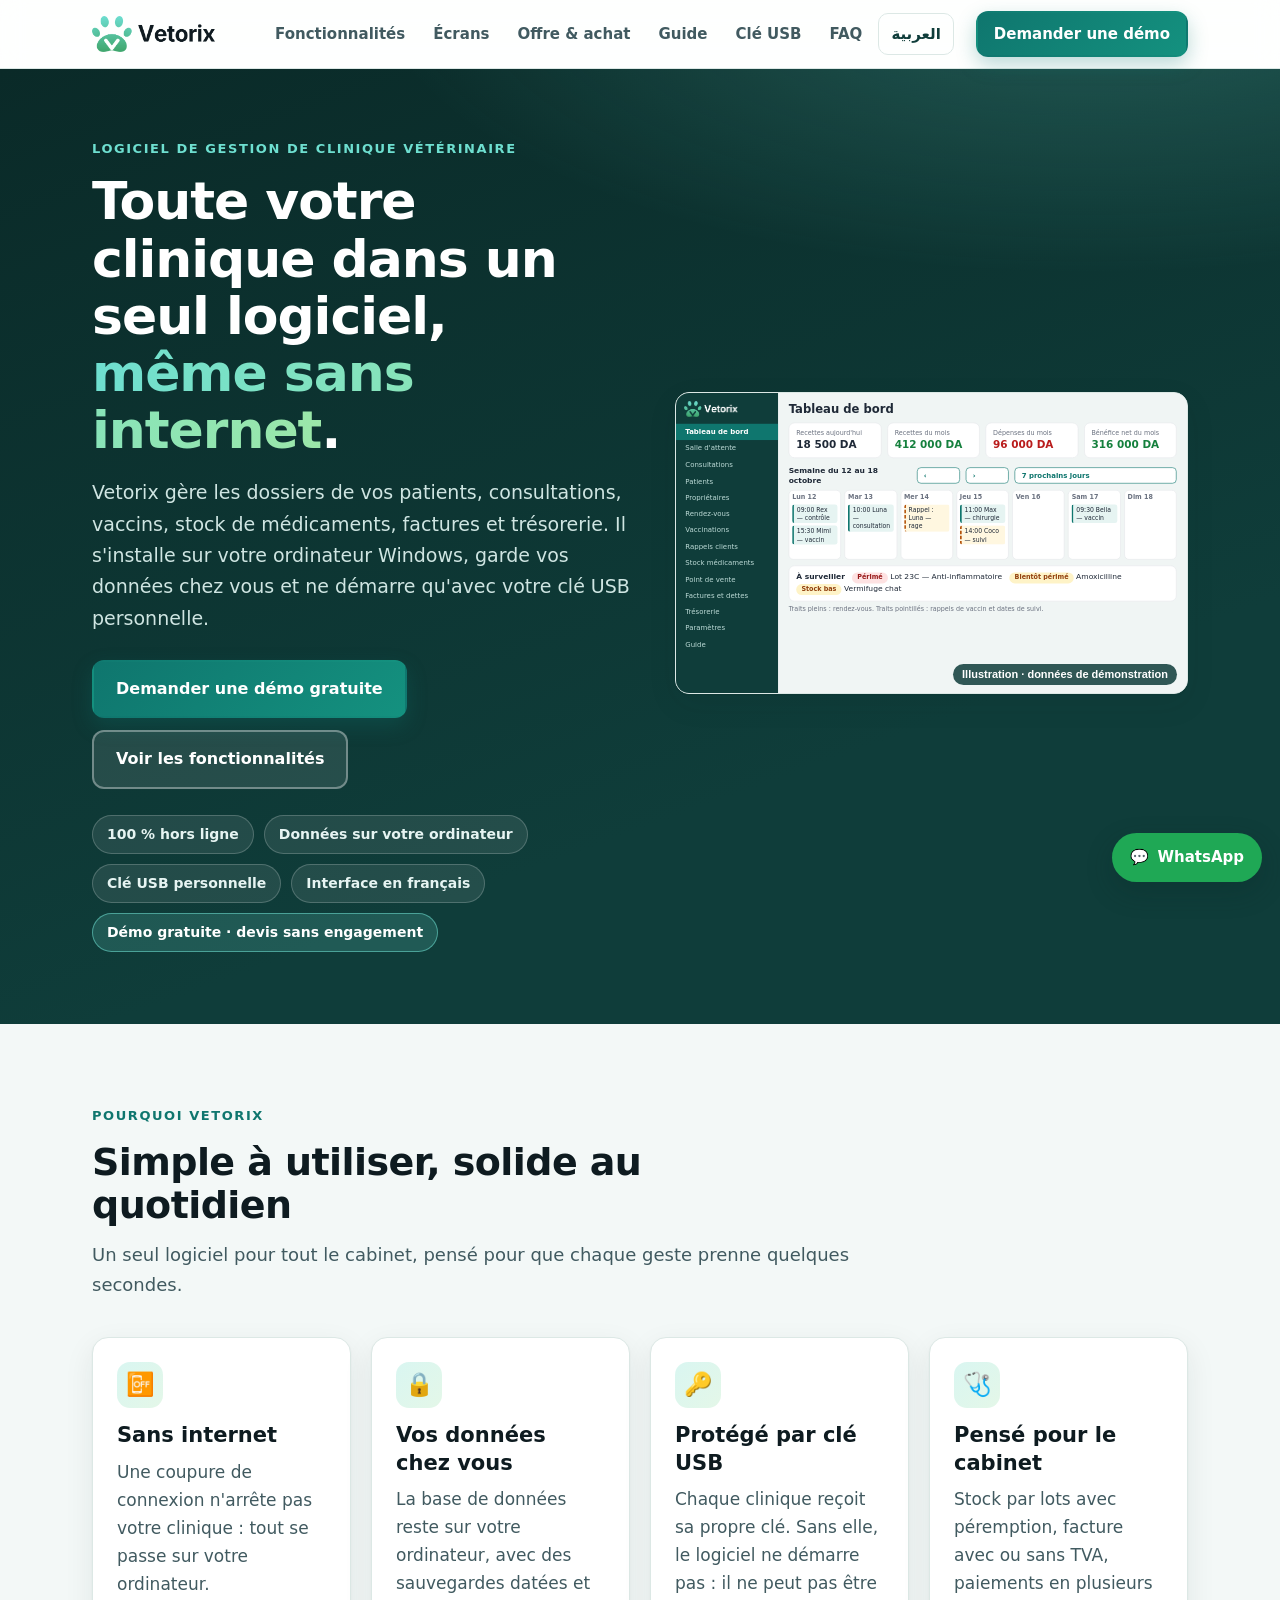
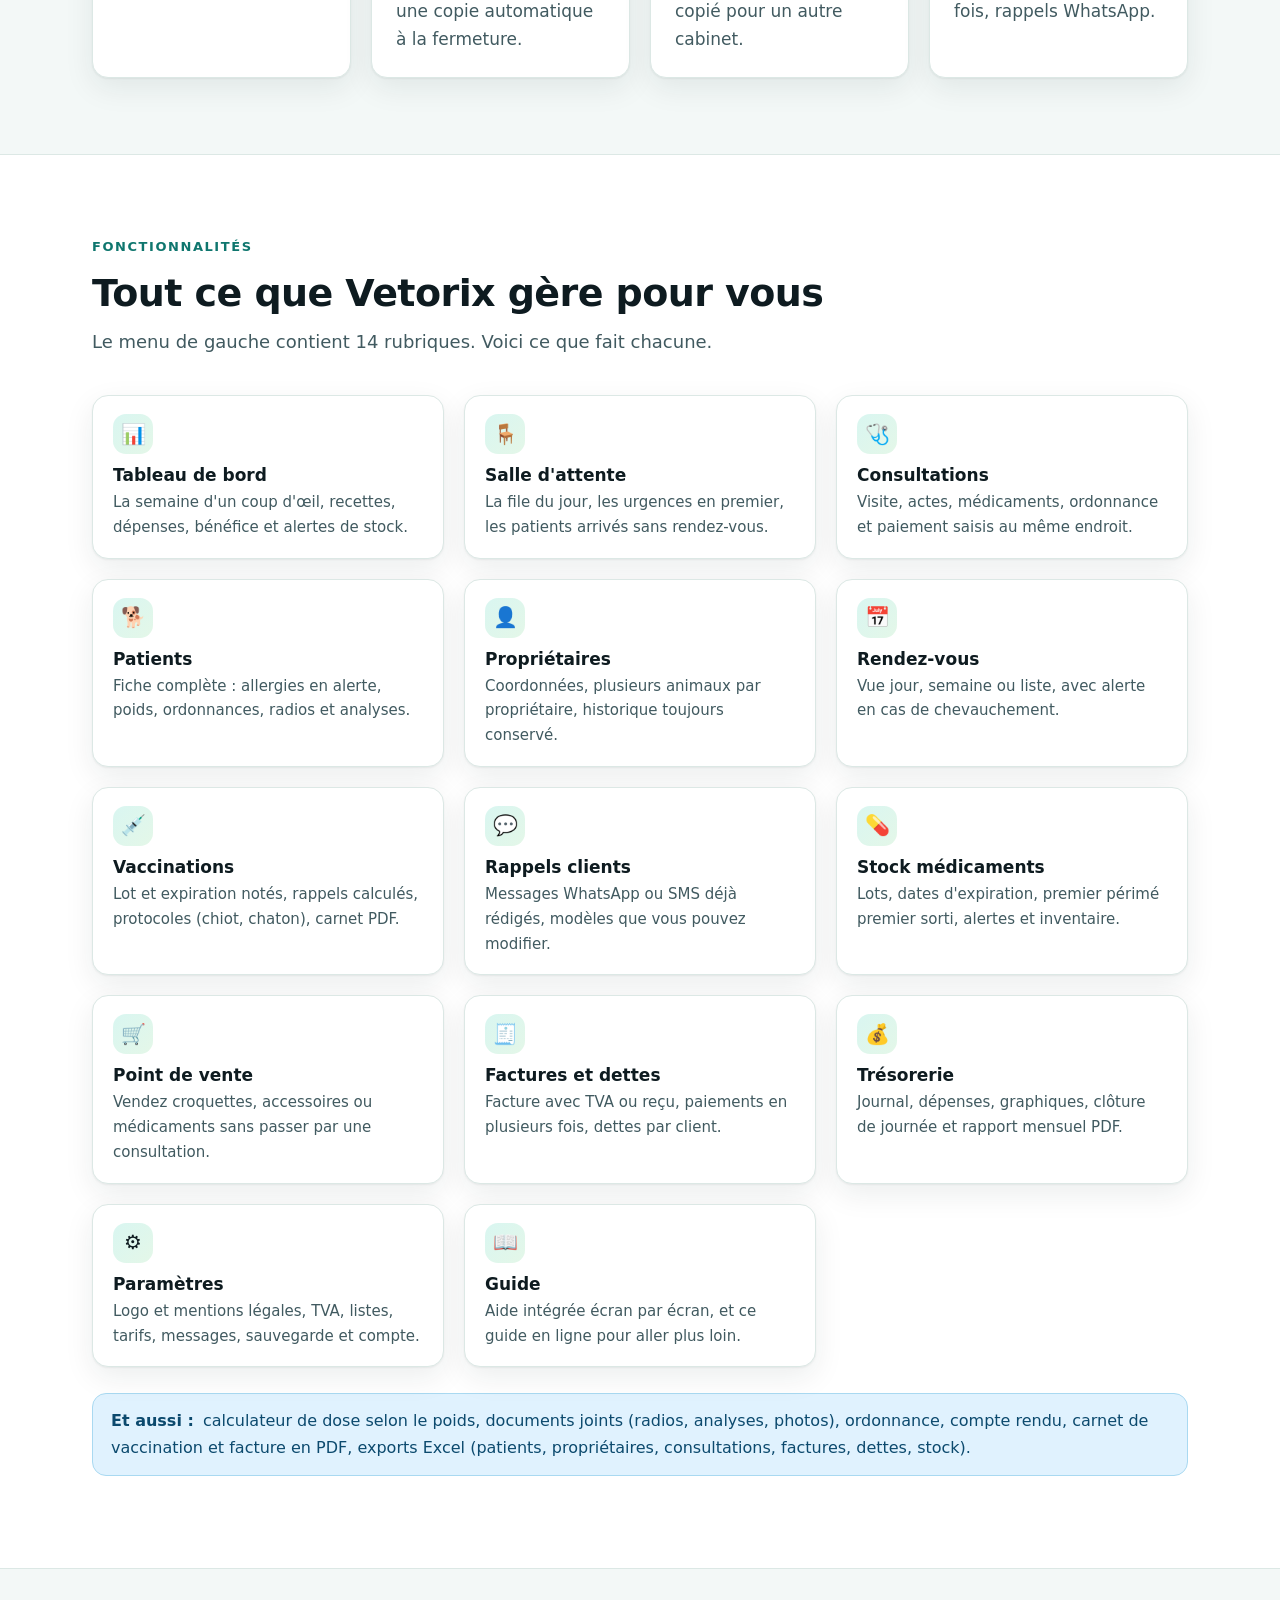
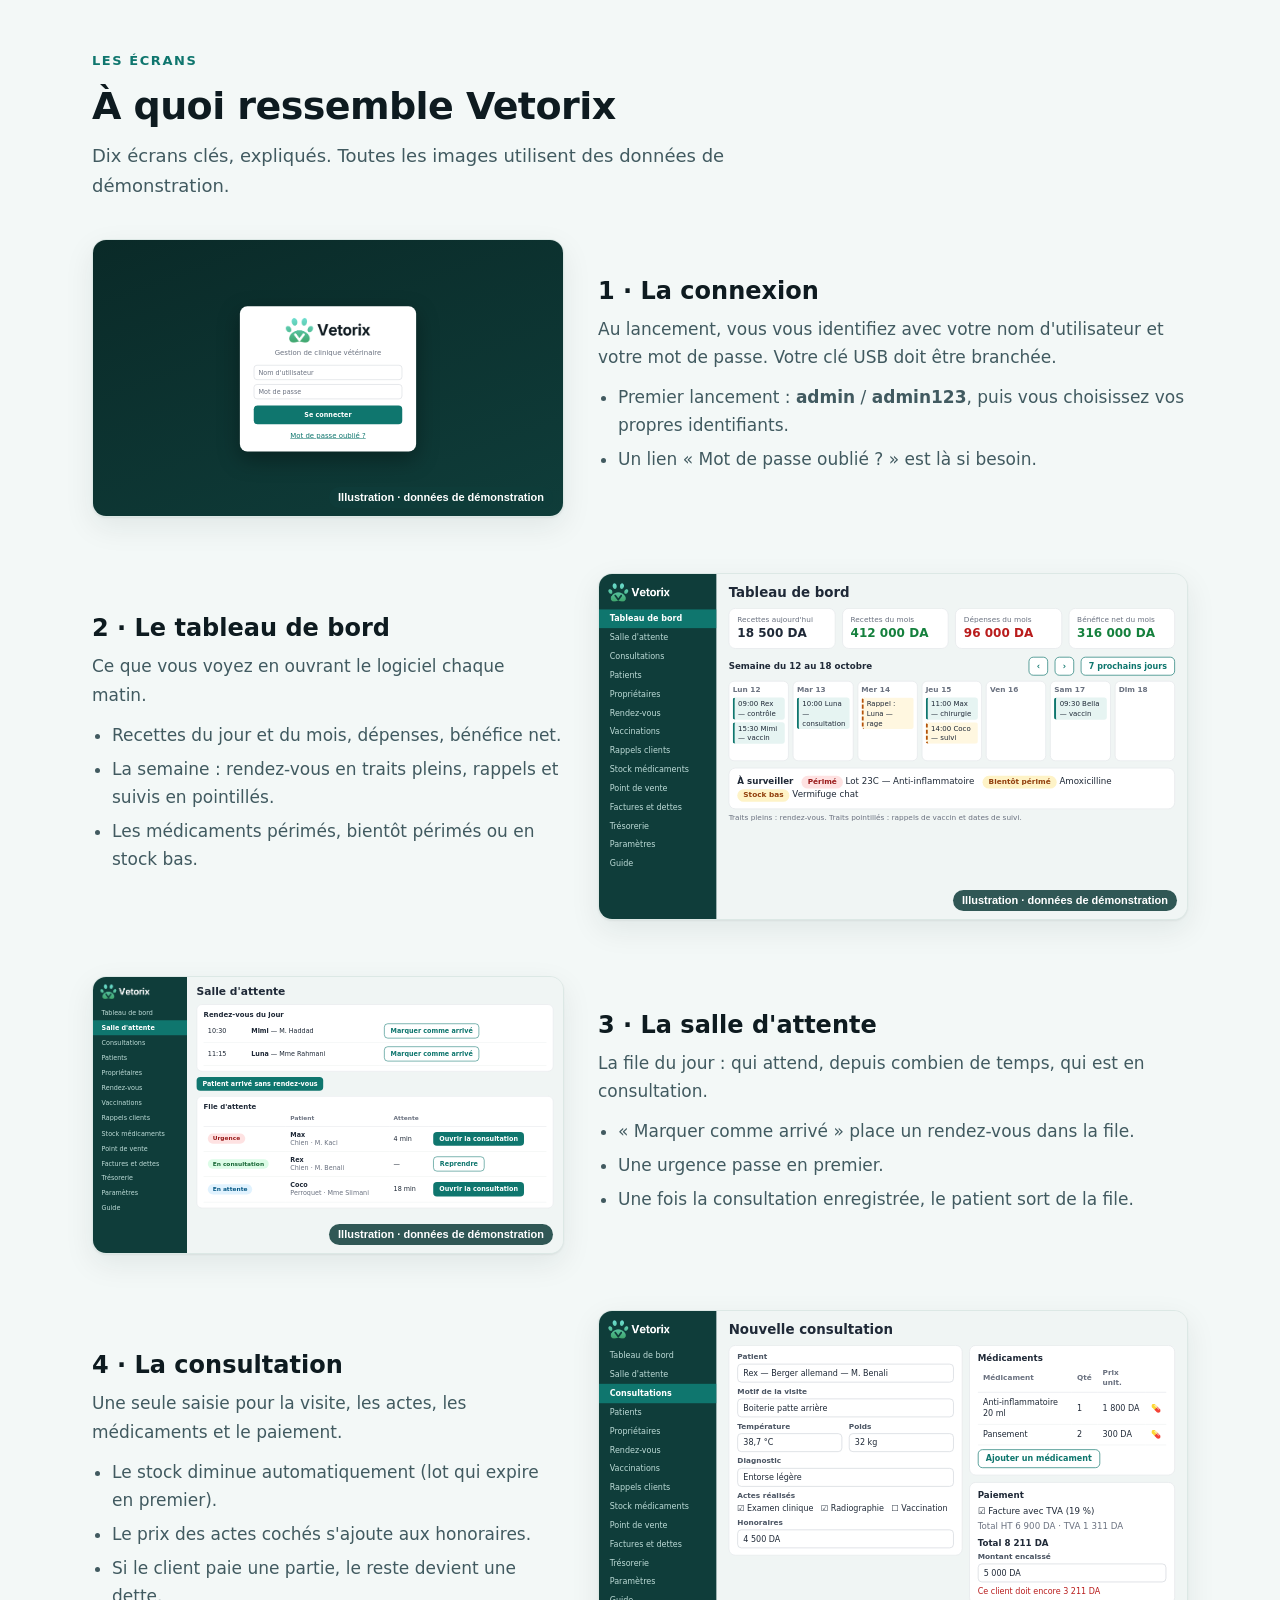
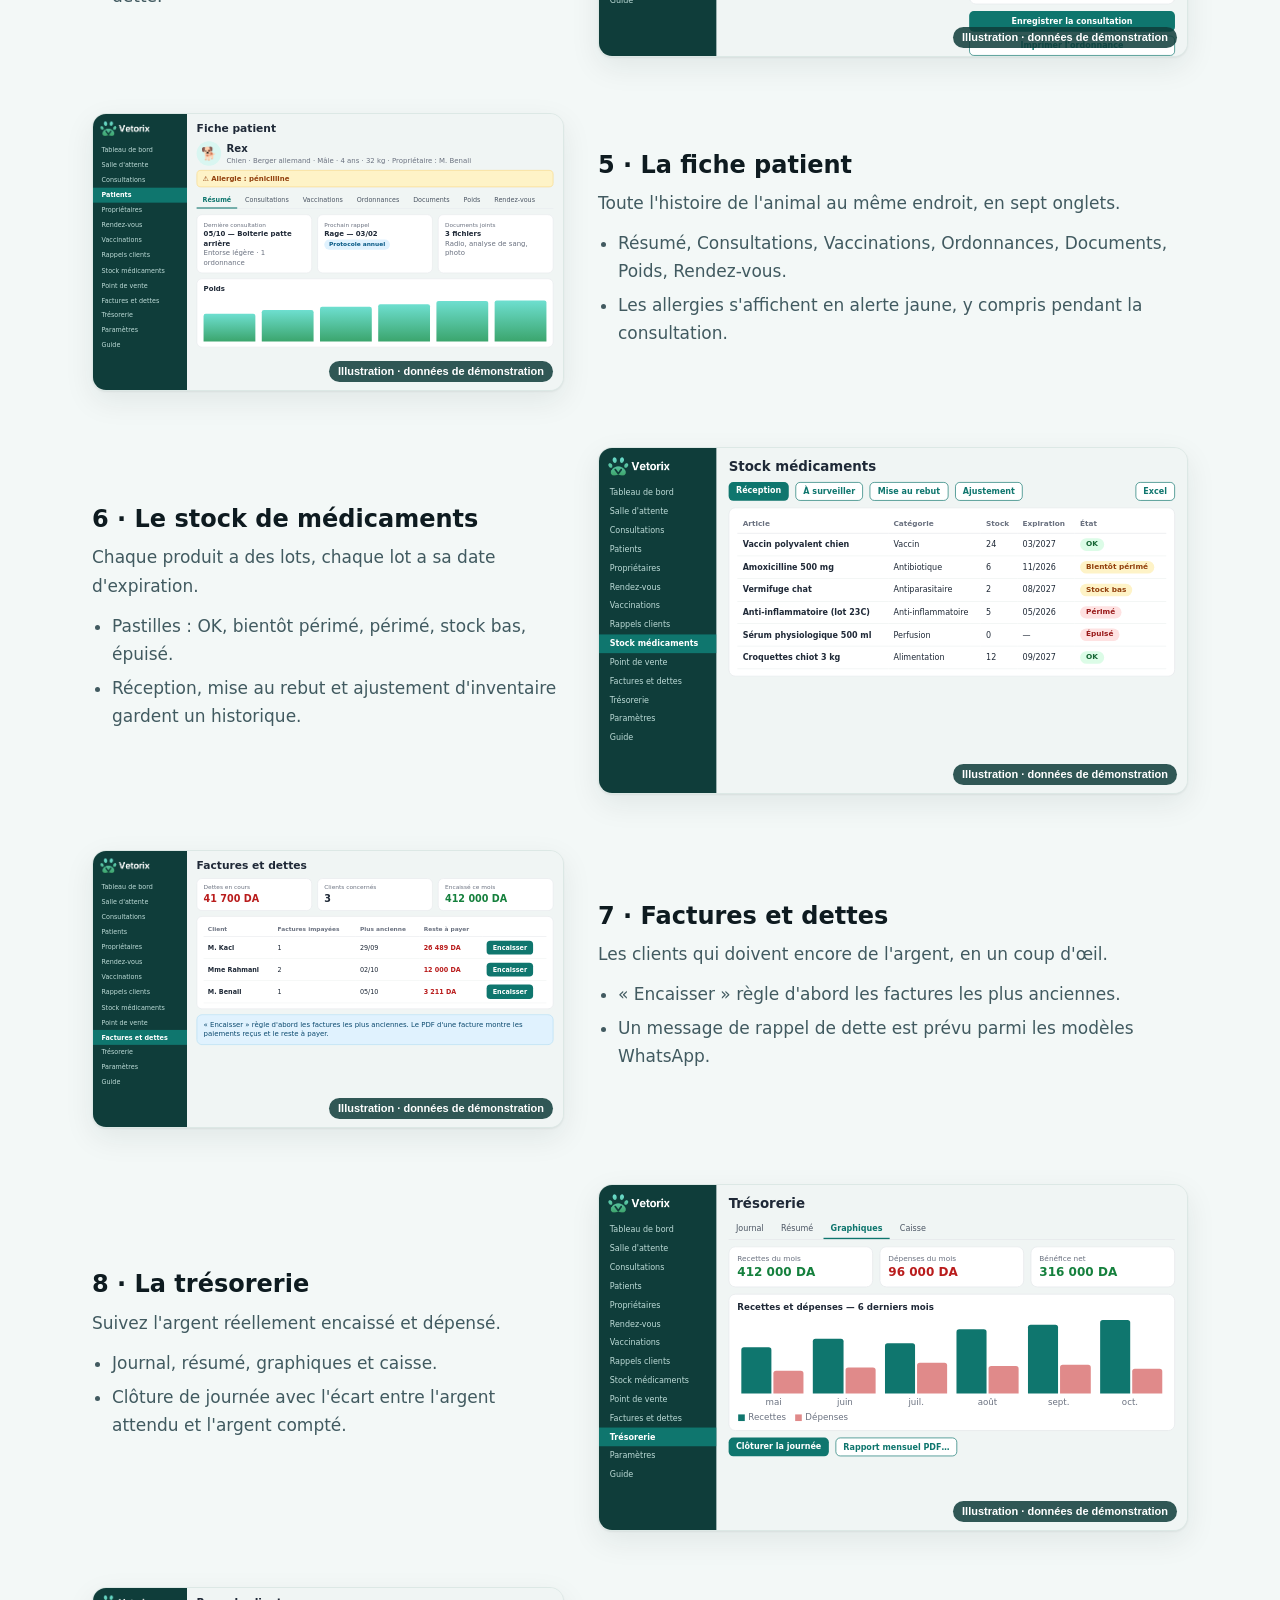
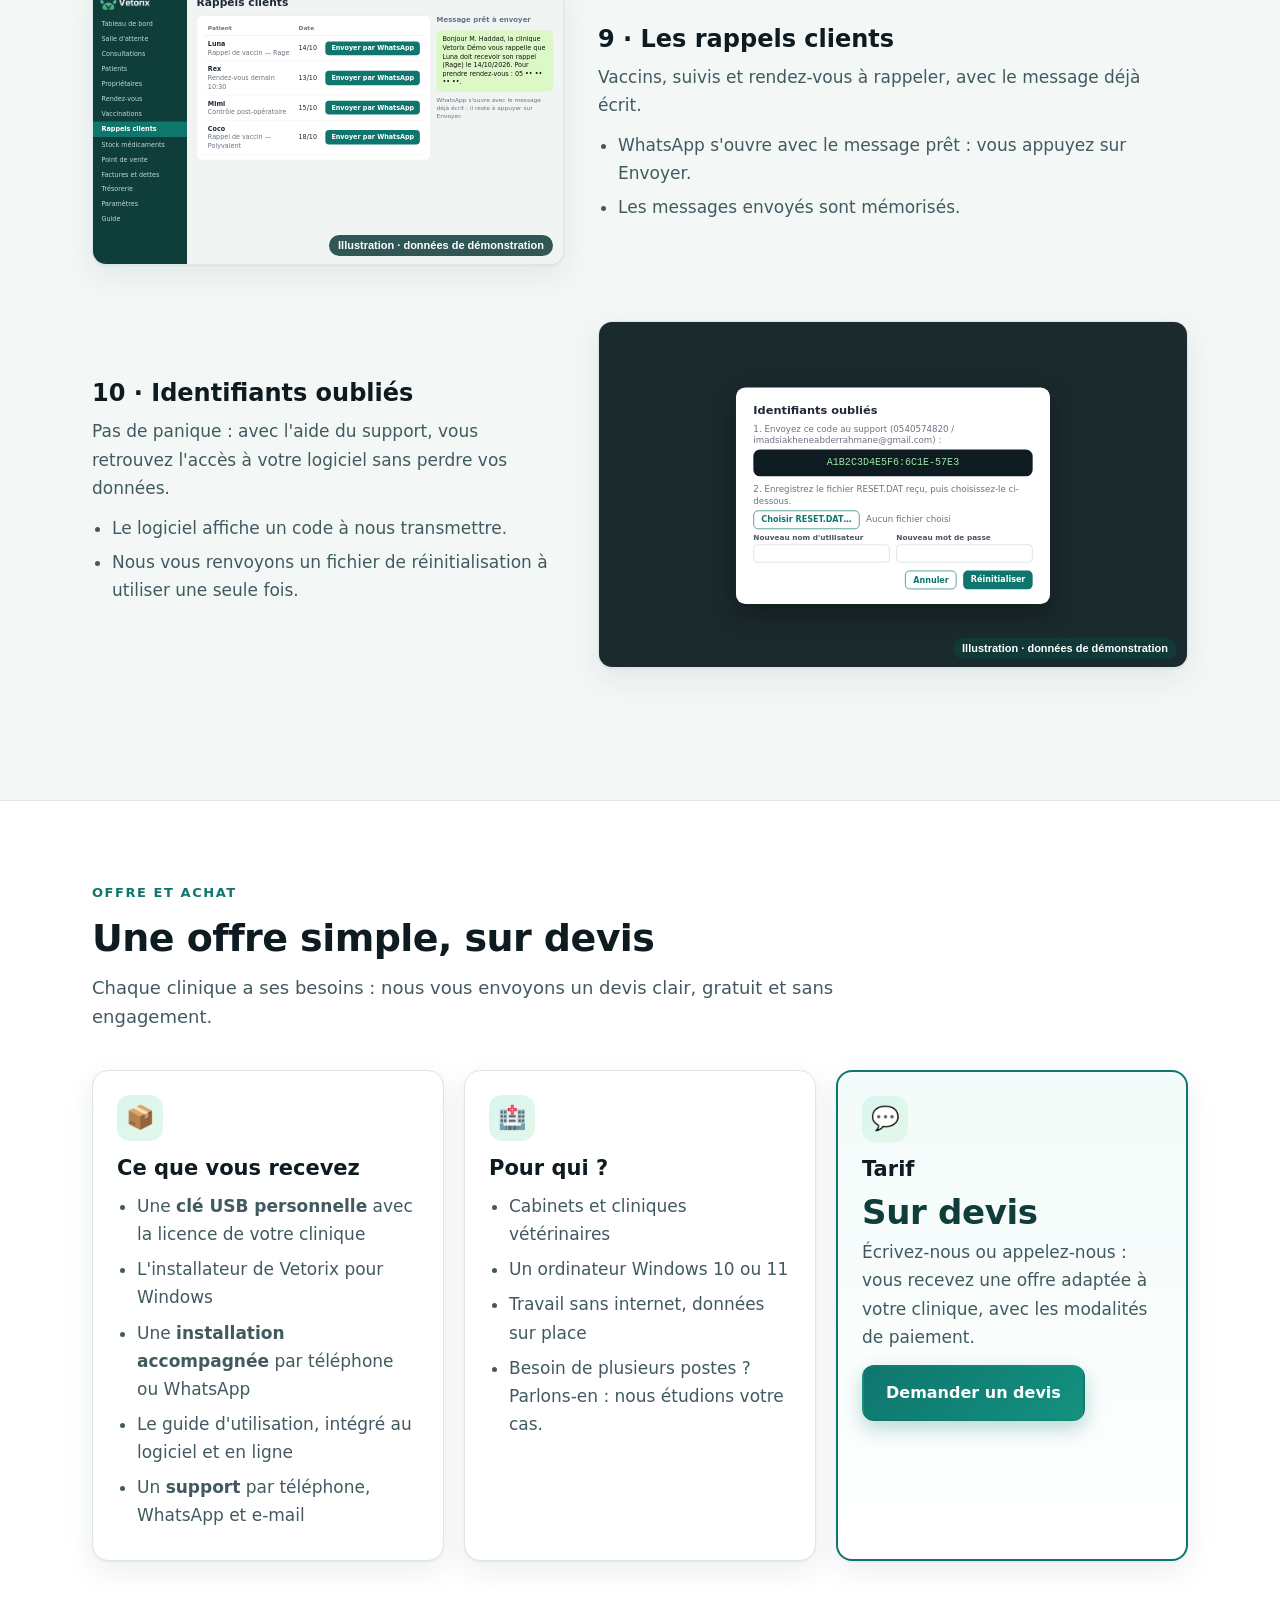
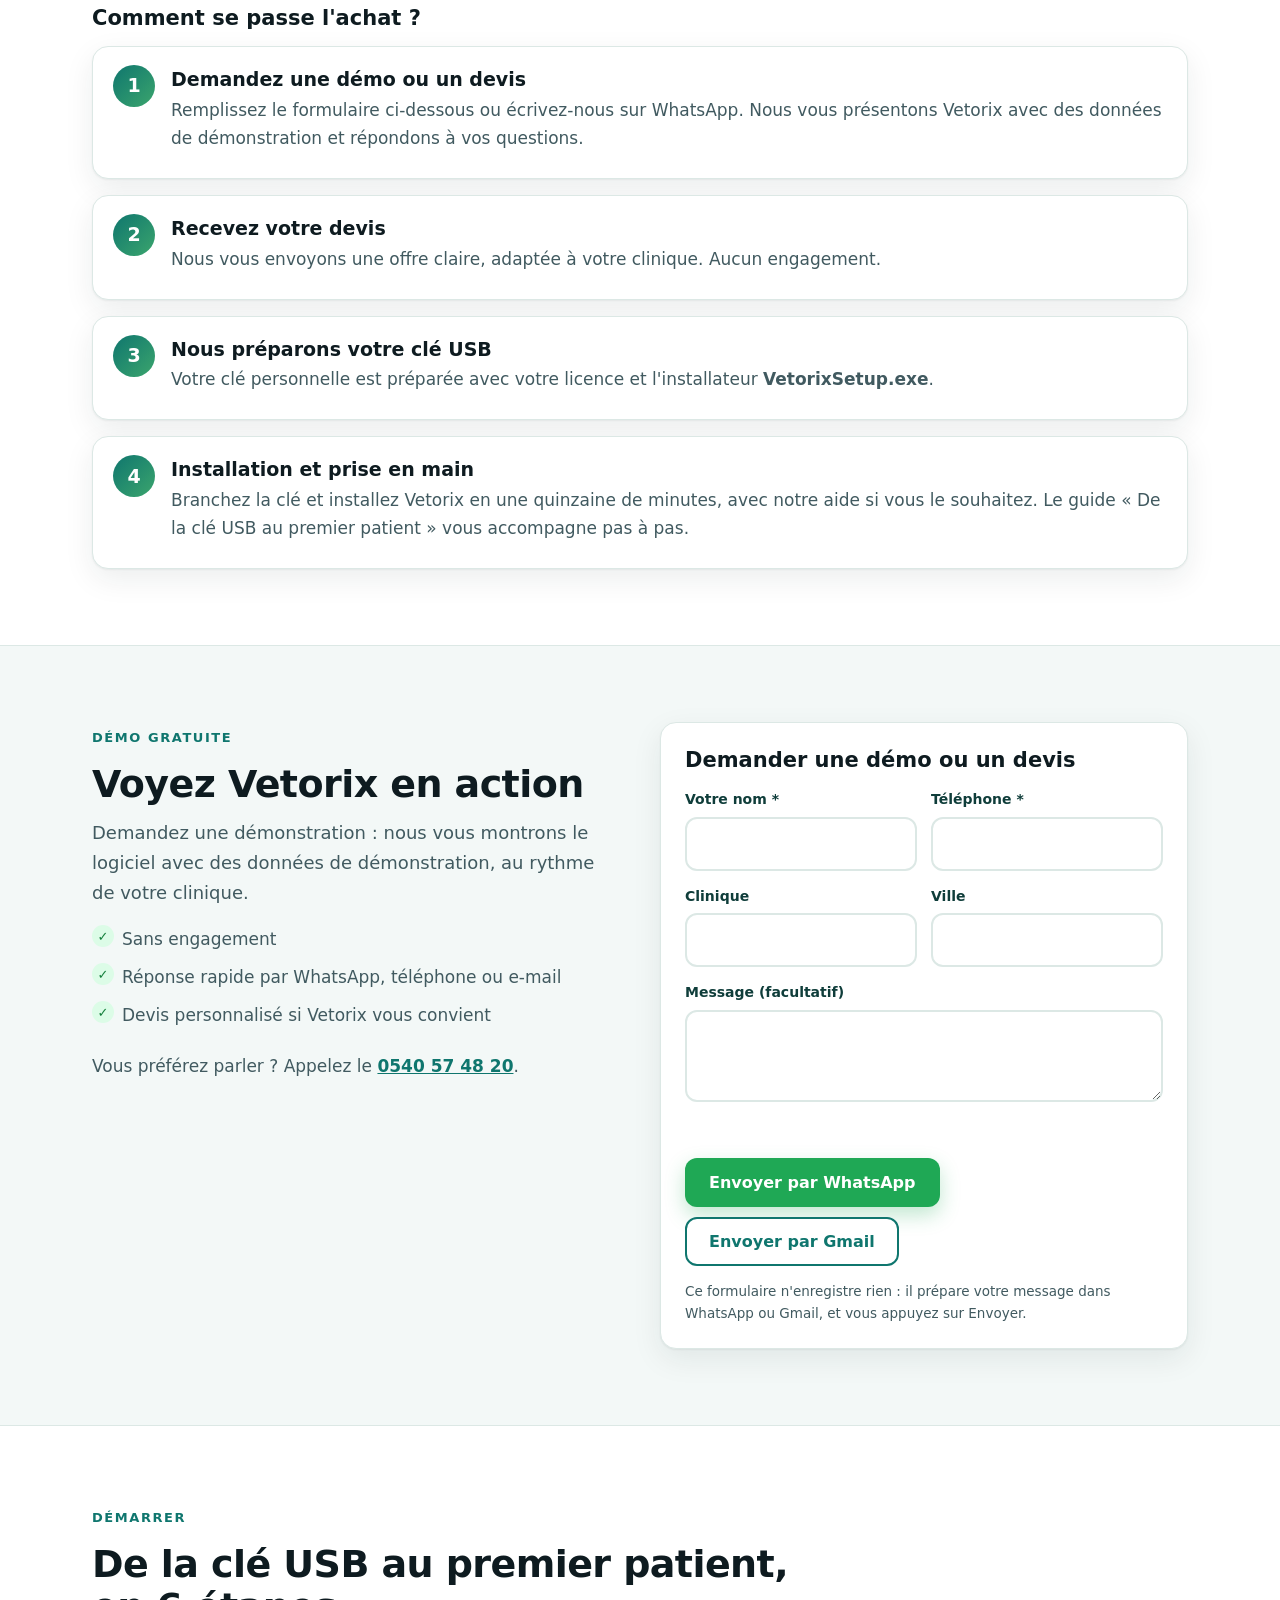
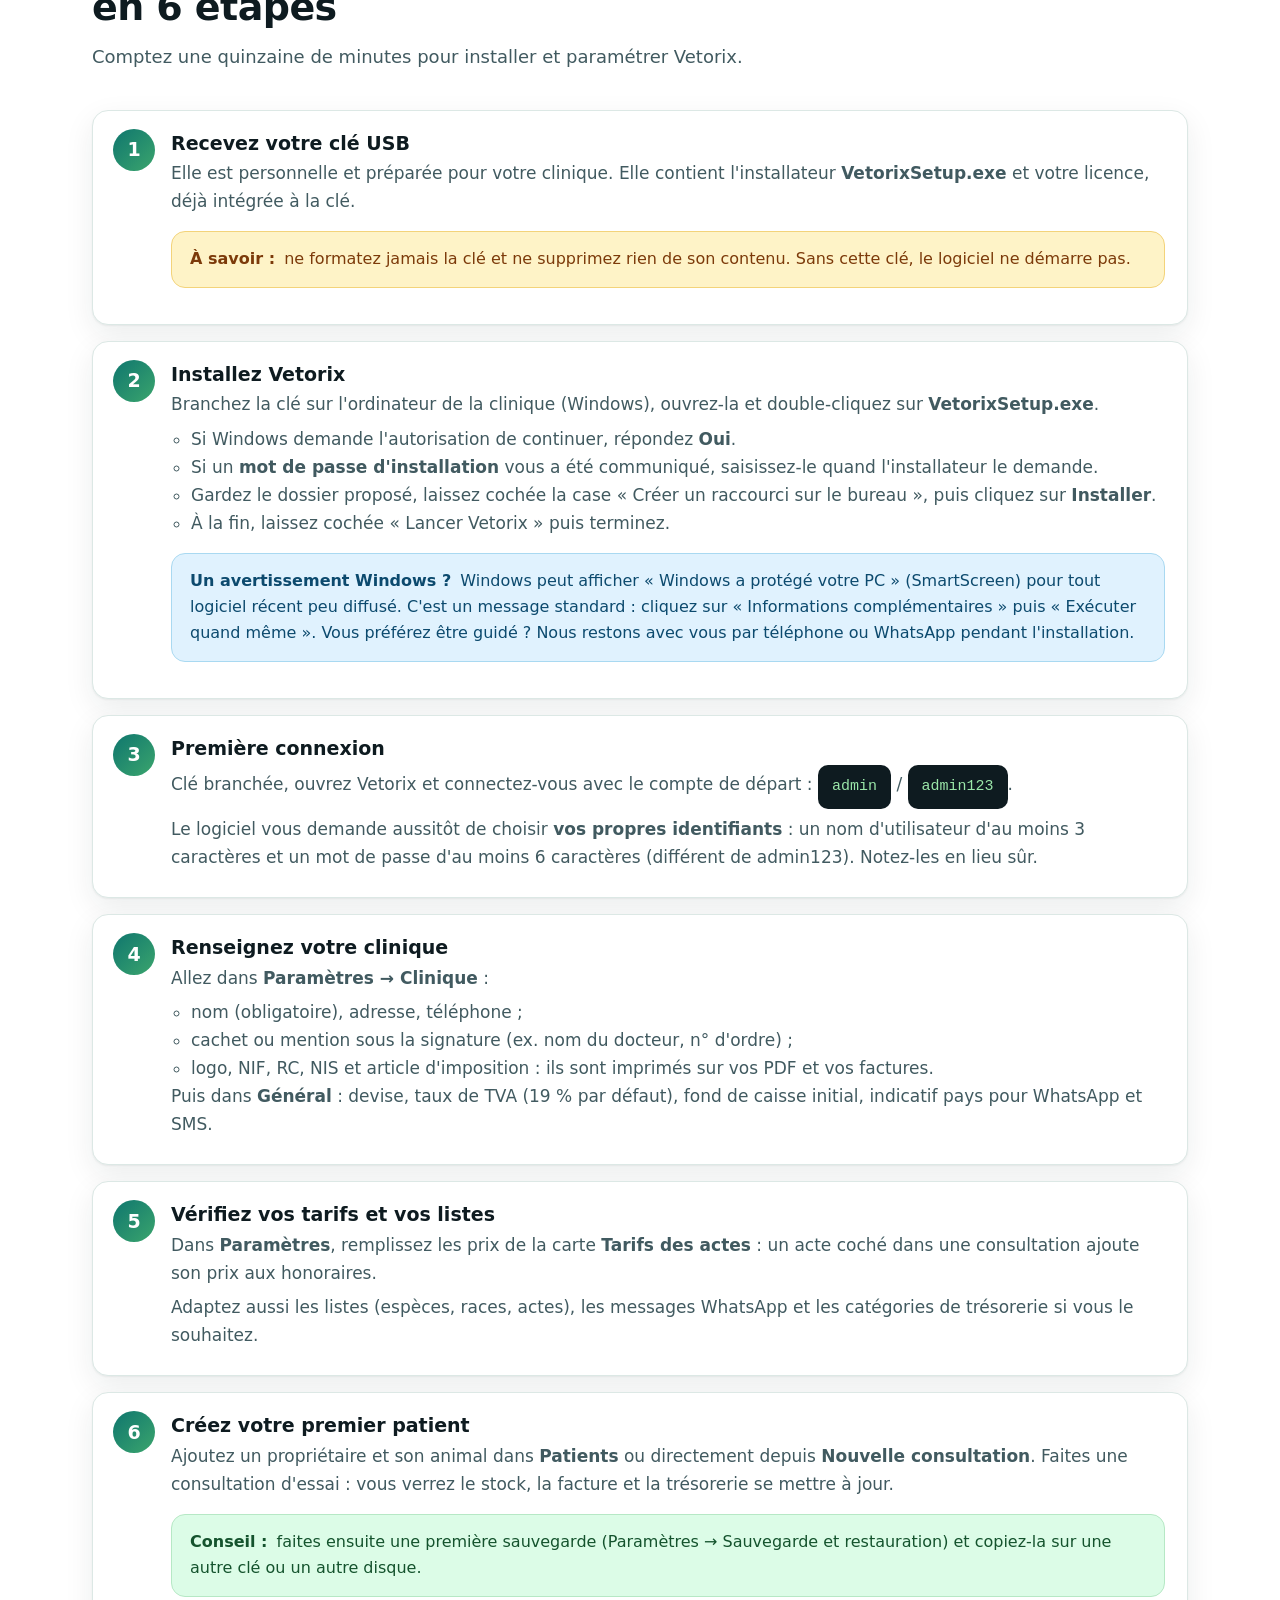
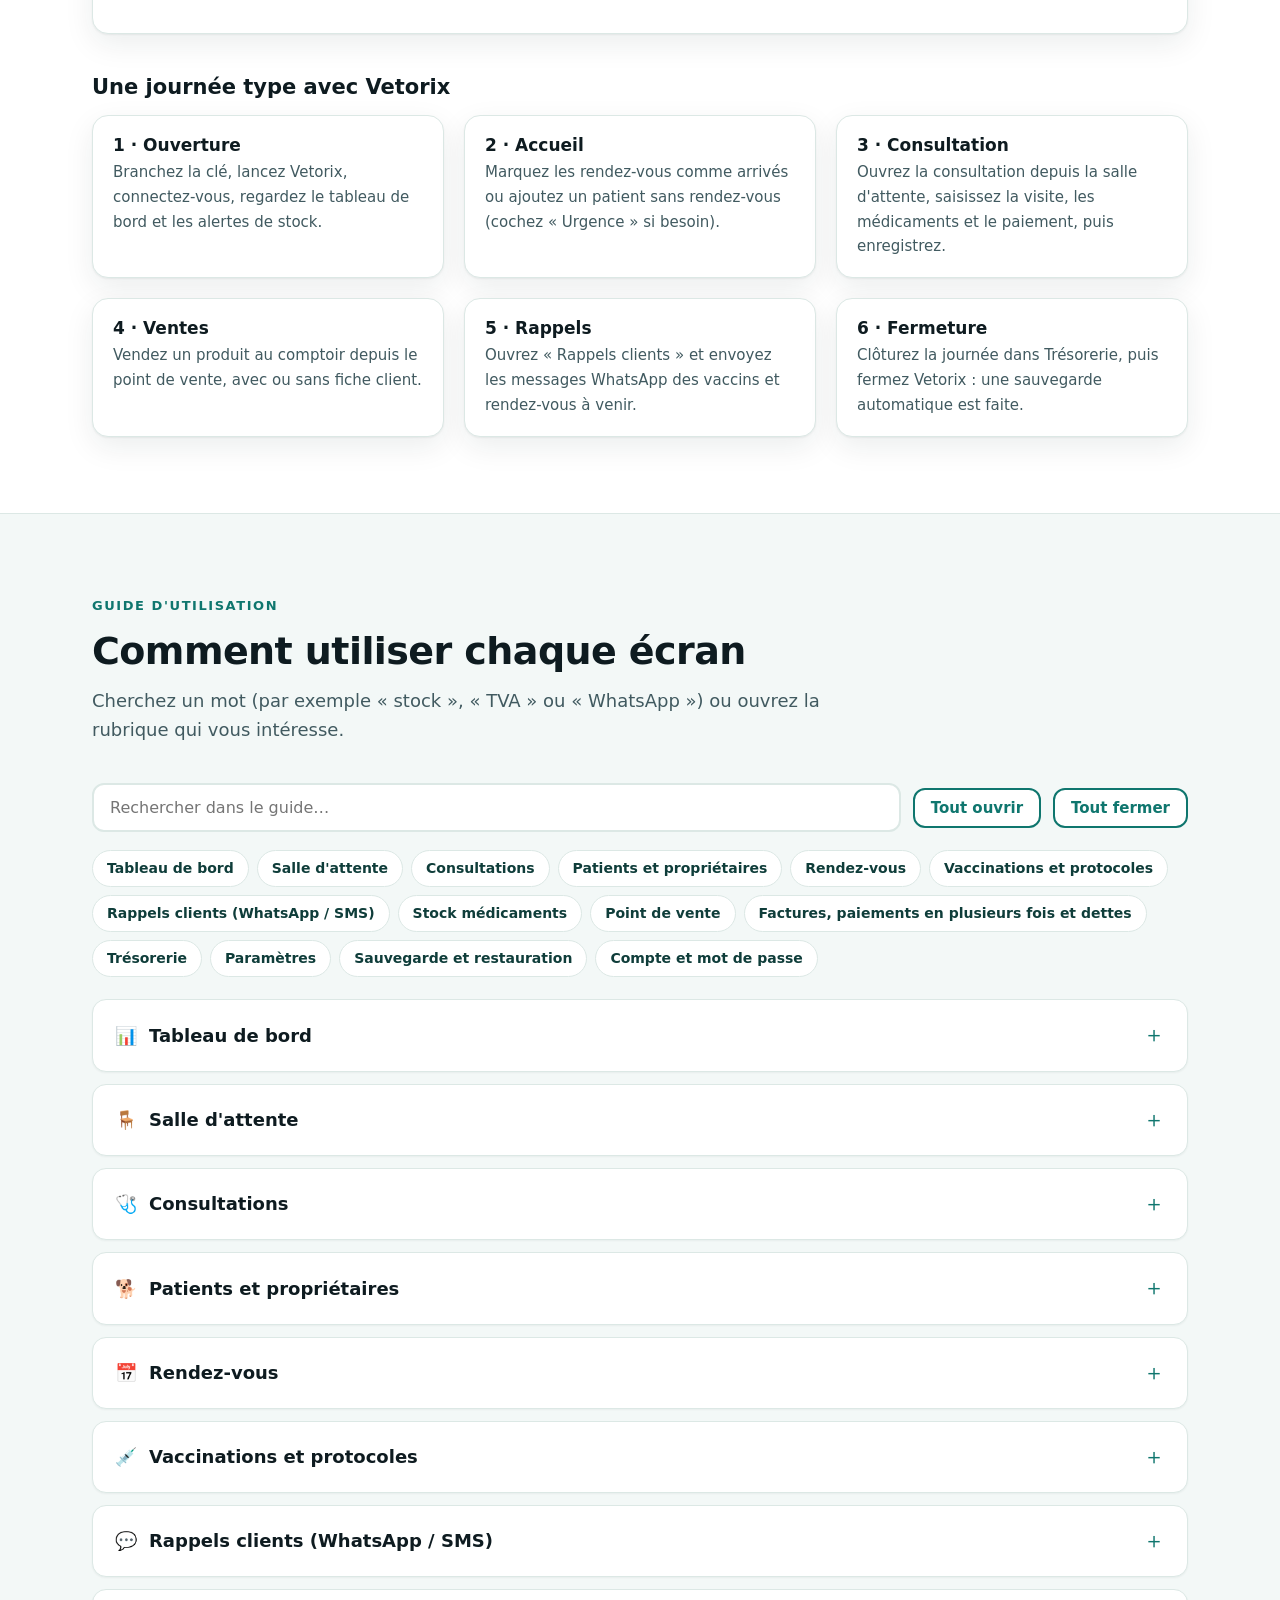
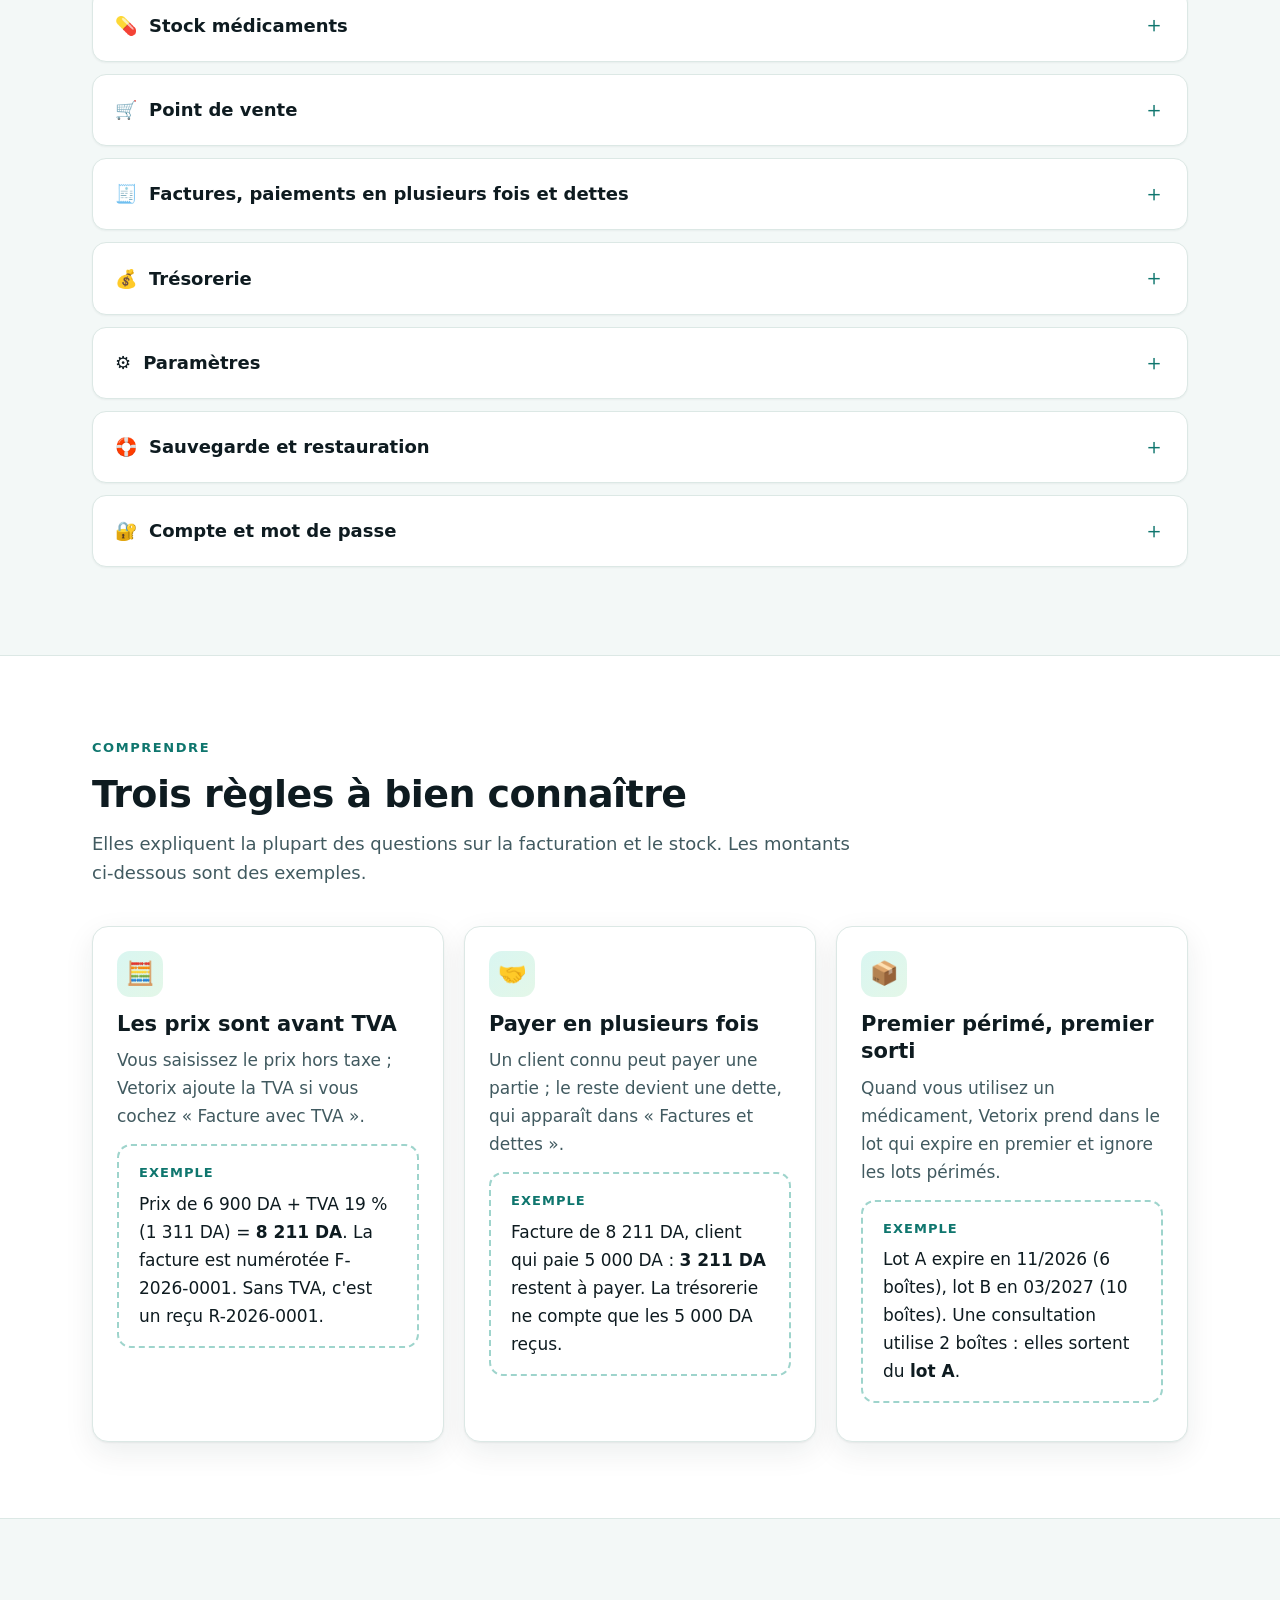
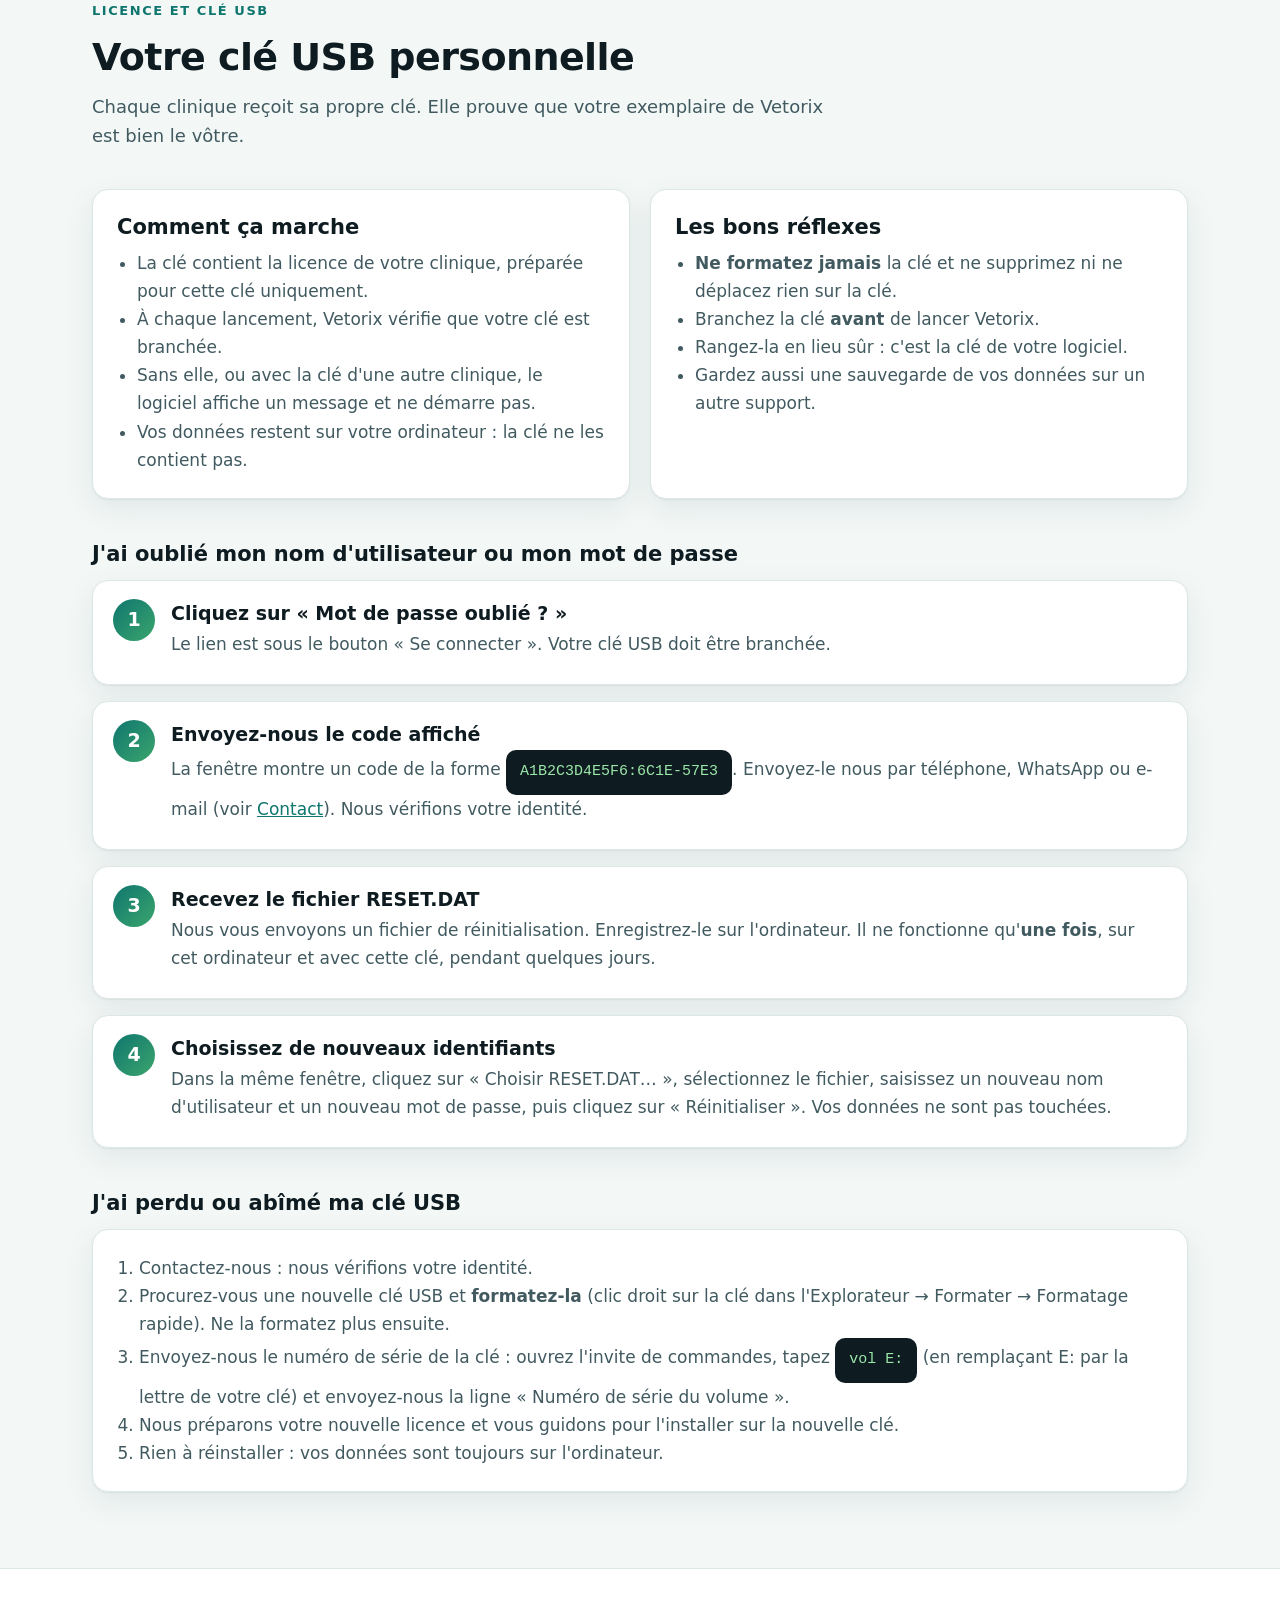
==== commit fd0e1c34: "Update index.html" ====
--- a/index.html
+++ b/index.html
@@ -22,7 +22,7 @@
  <div>
   <span class="eyebrow">Logiciel de gestion de clinique vétérinaire</span>
   <h1>Toute votre clinique dans un seul logiciel, <em>même sans internet</em>.</h1>
-  <p class="lead">Vetorix gère vos patients, consultations, vaccins, stock de médicaments, factures et trésorerie. Il s'installe sur votre ordinateur Windows, garde vos données chez vous et ne démarre qu'avec votre clé USB personnelle.</p>
+  <p class="lead">Vetorix gère les dossiers de vos patients, consultations, vaccins, stock de médicaments, factures et trésorerie. Il s'installe sur votre ordinateur Windows, garde vos données chez vous et ne démarre qu'avec votre clé USB personnelle.</p>
   <div class="cta"><a class="btn pri" href="#demo">Demander une démo gratuite</a><a class="btn sec" href="#fonctions">Voir les fonctionnalités</a></div>
   <ul class="badges"><li>100 % hors ligne</li><li>Données sur votre ordinateur</li><li>Clé USB personnelle</li><li>Interface en français</li><li class="hl">Démo gratuite · devis sans engagement</li></ul>
  </div>
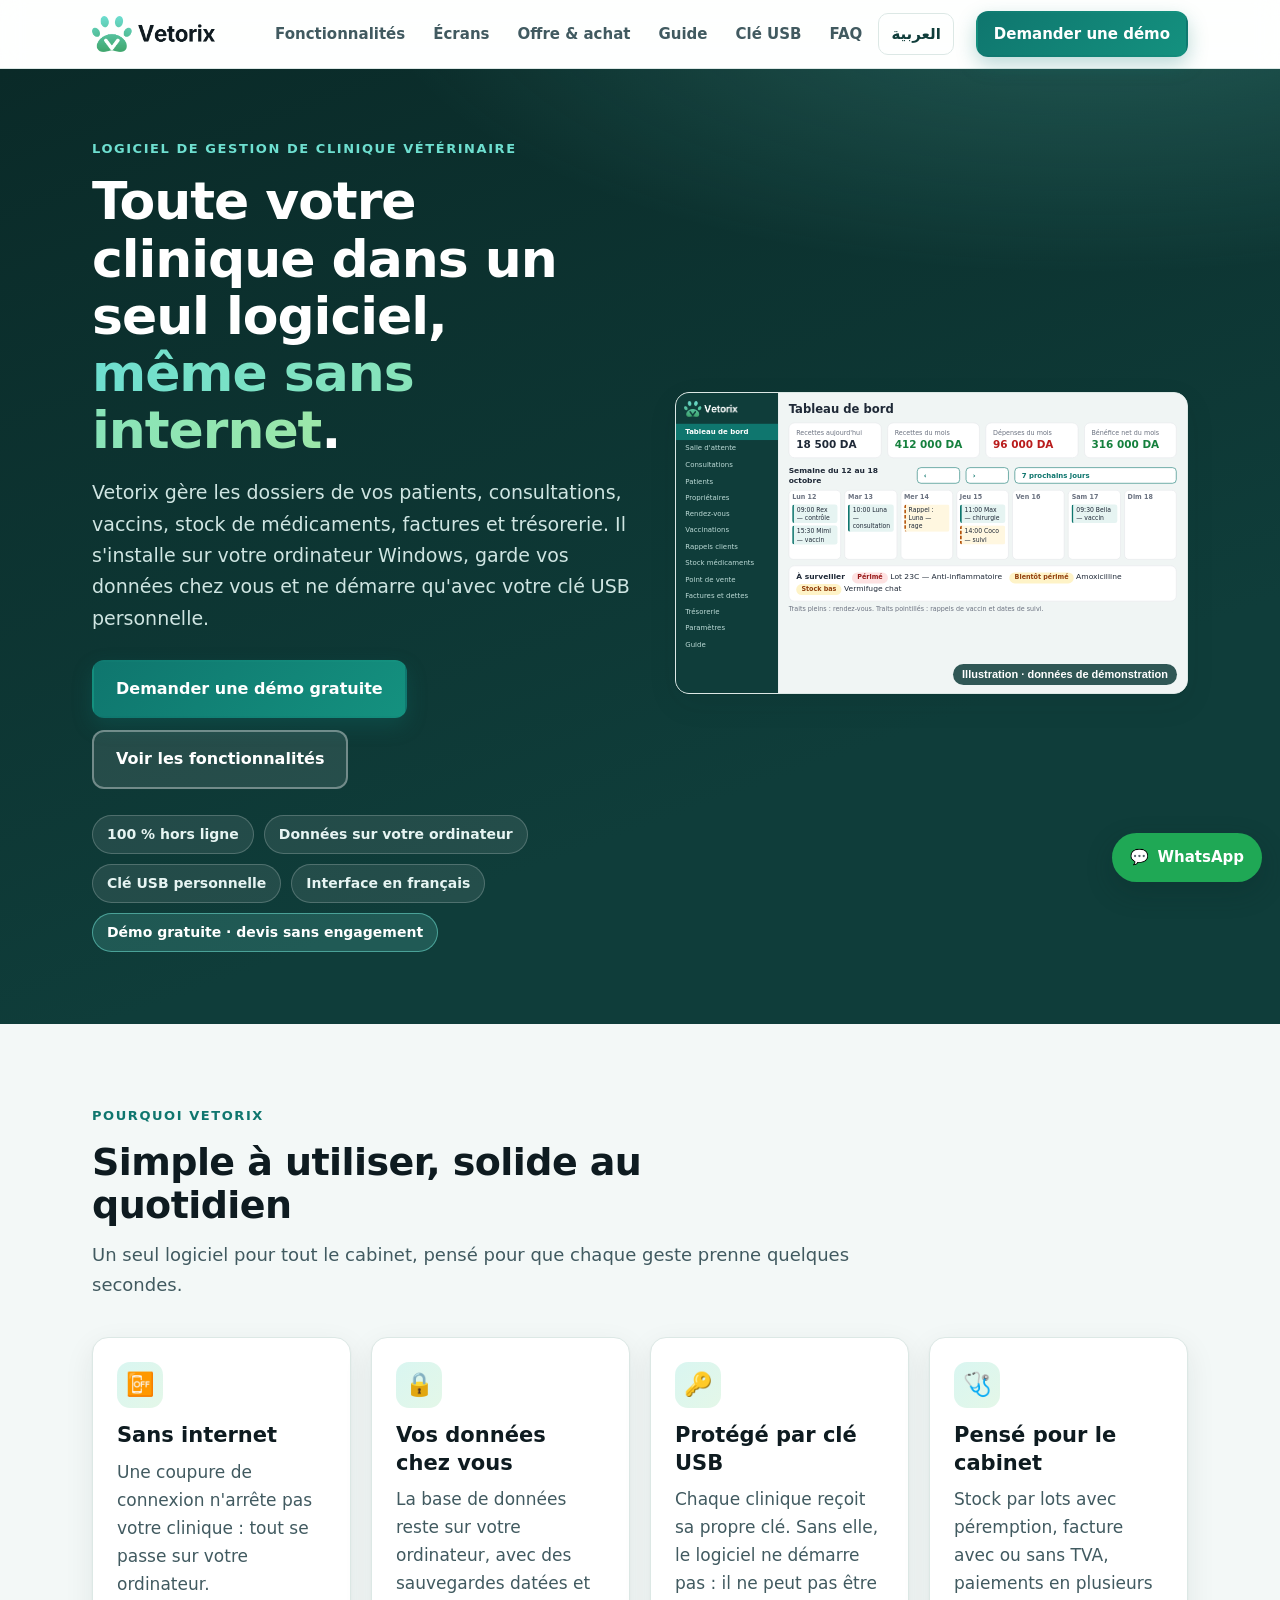
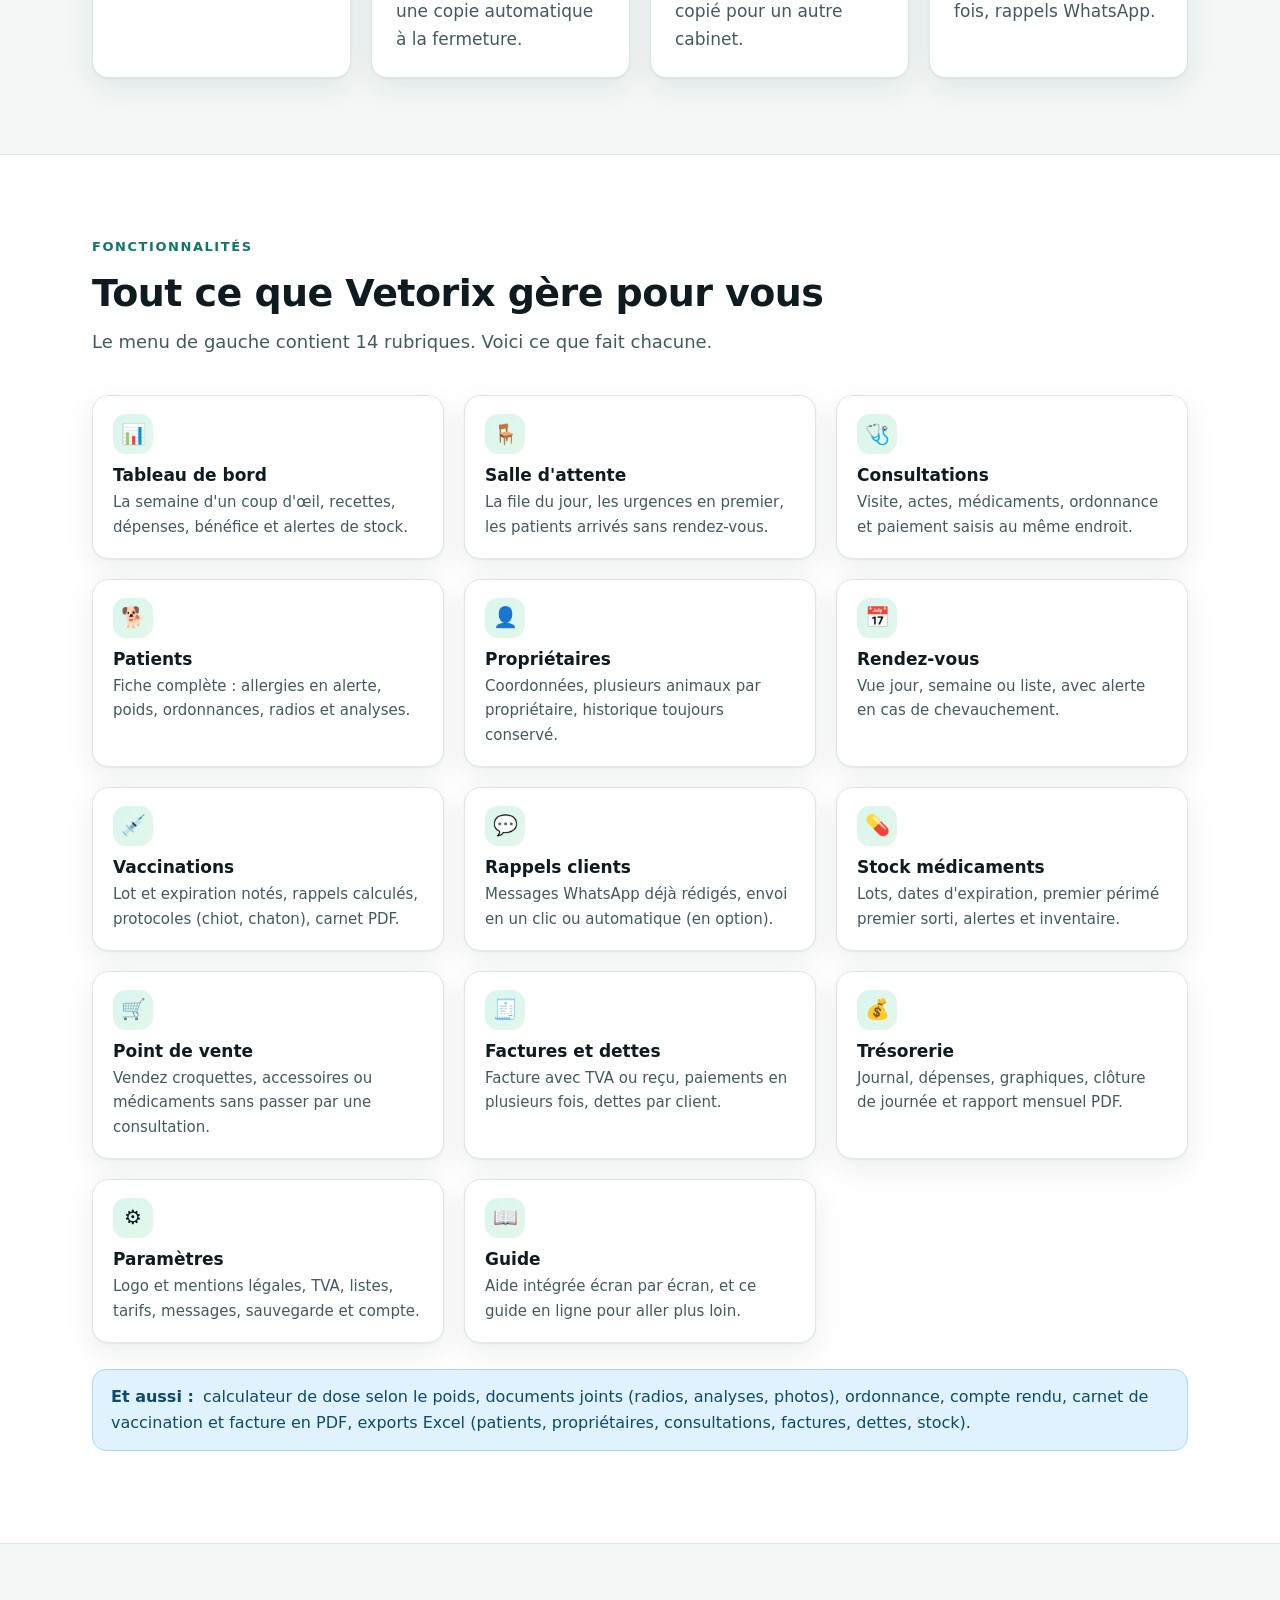
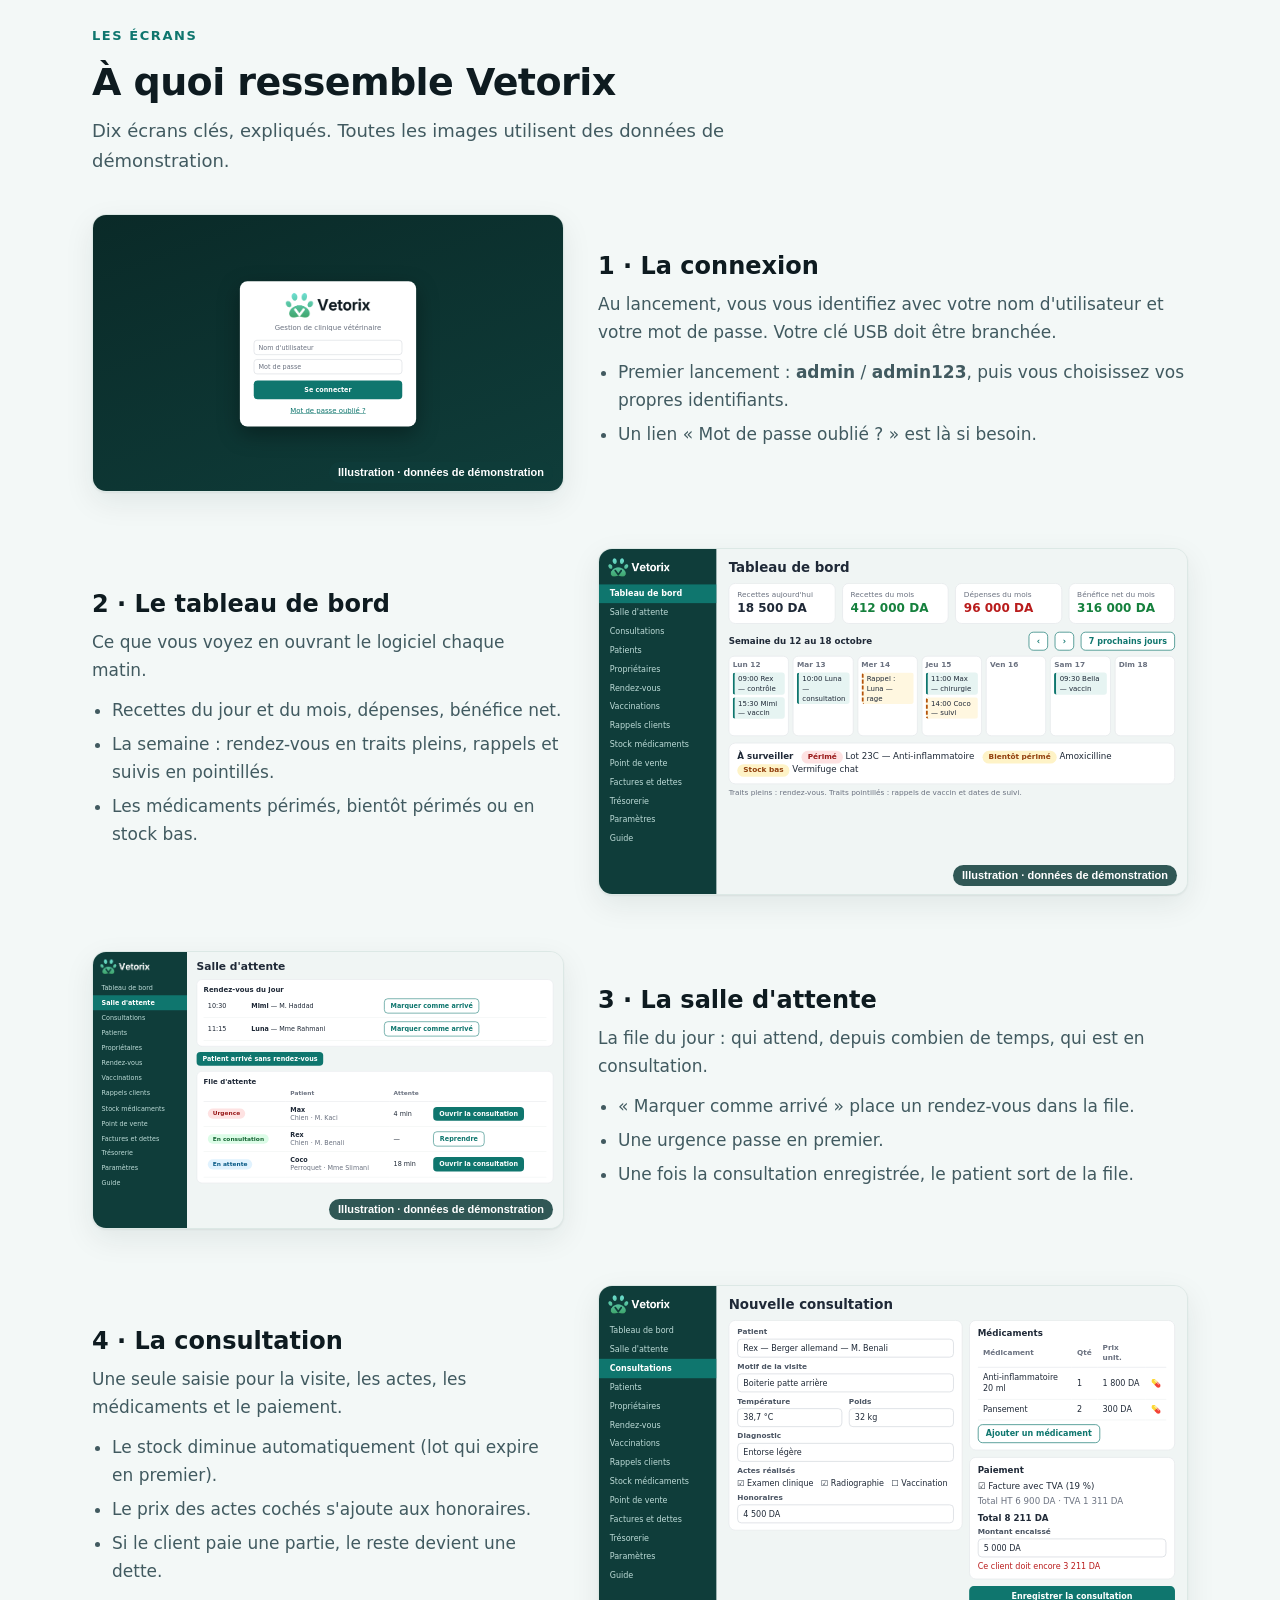
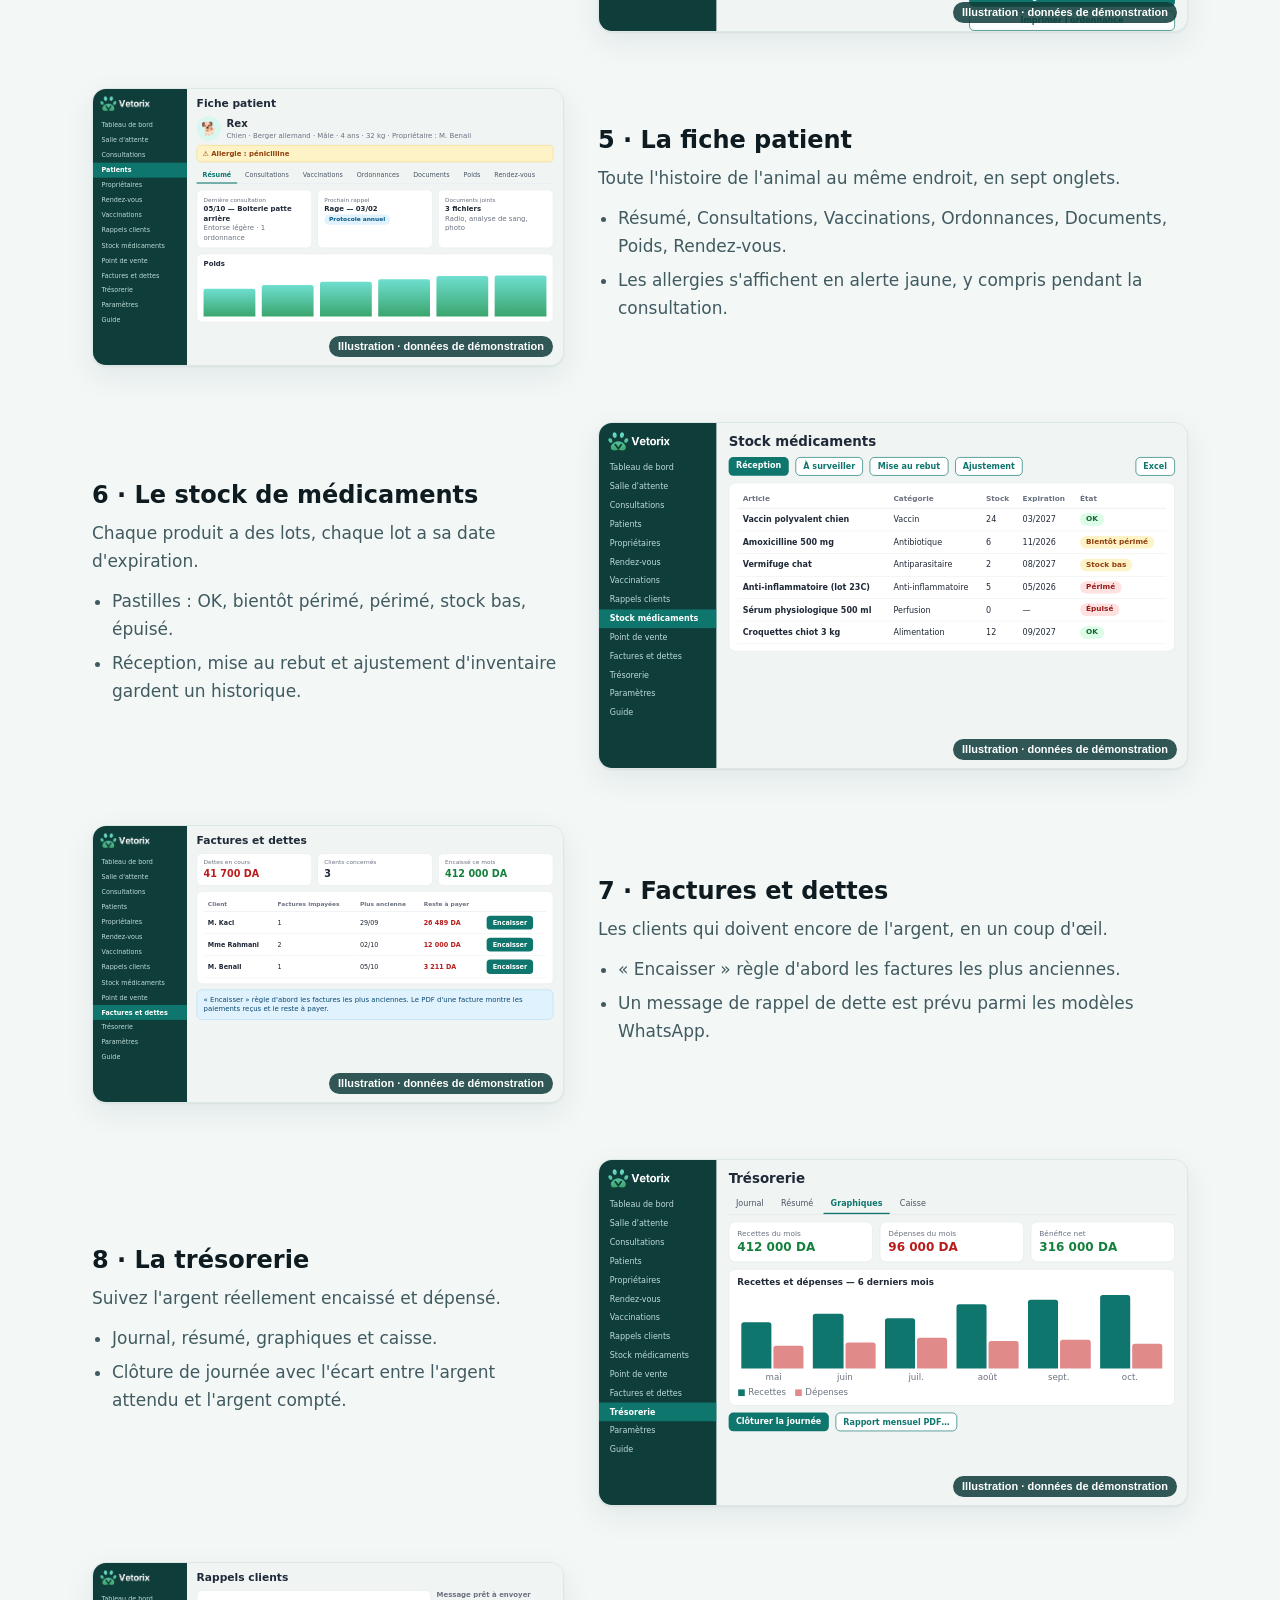
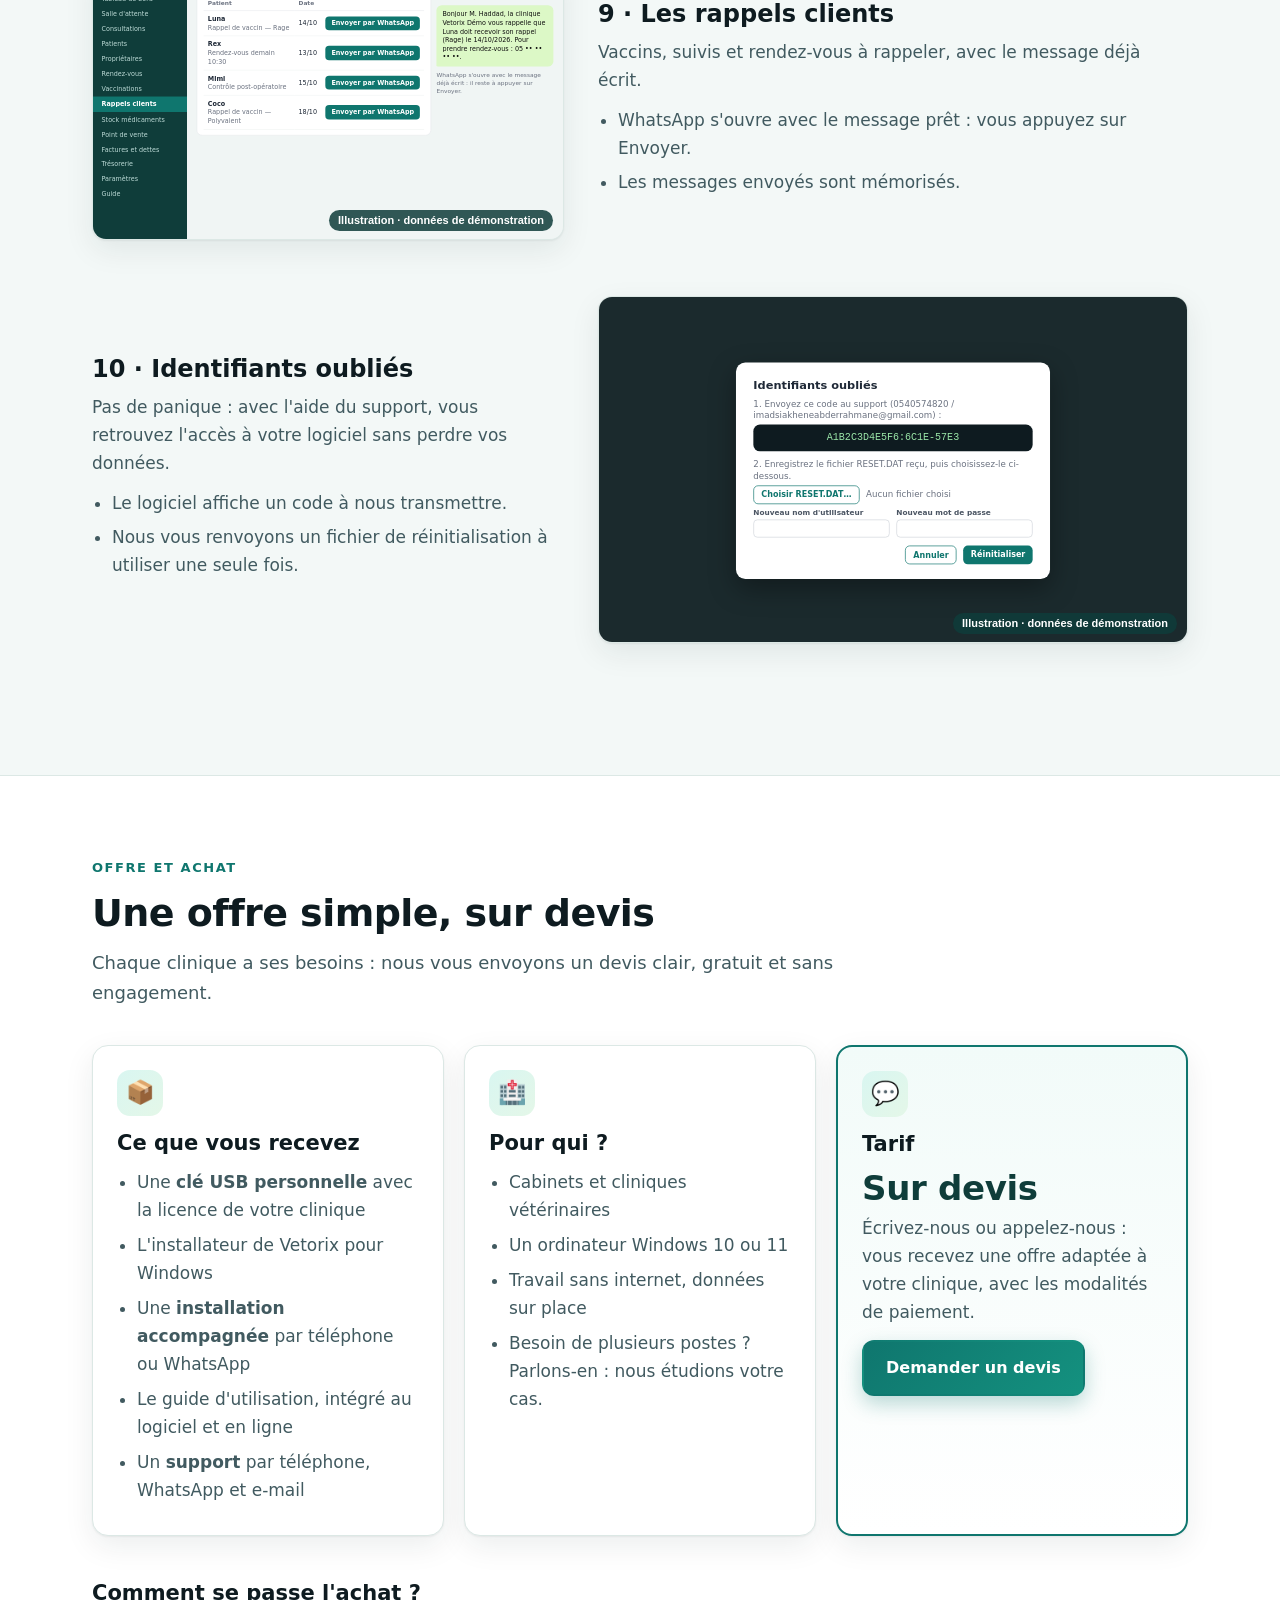
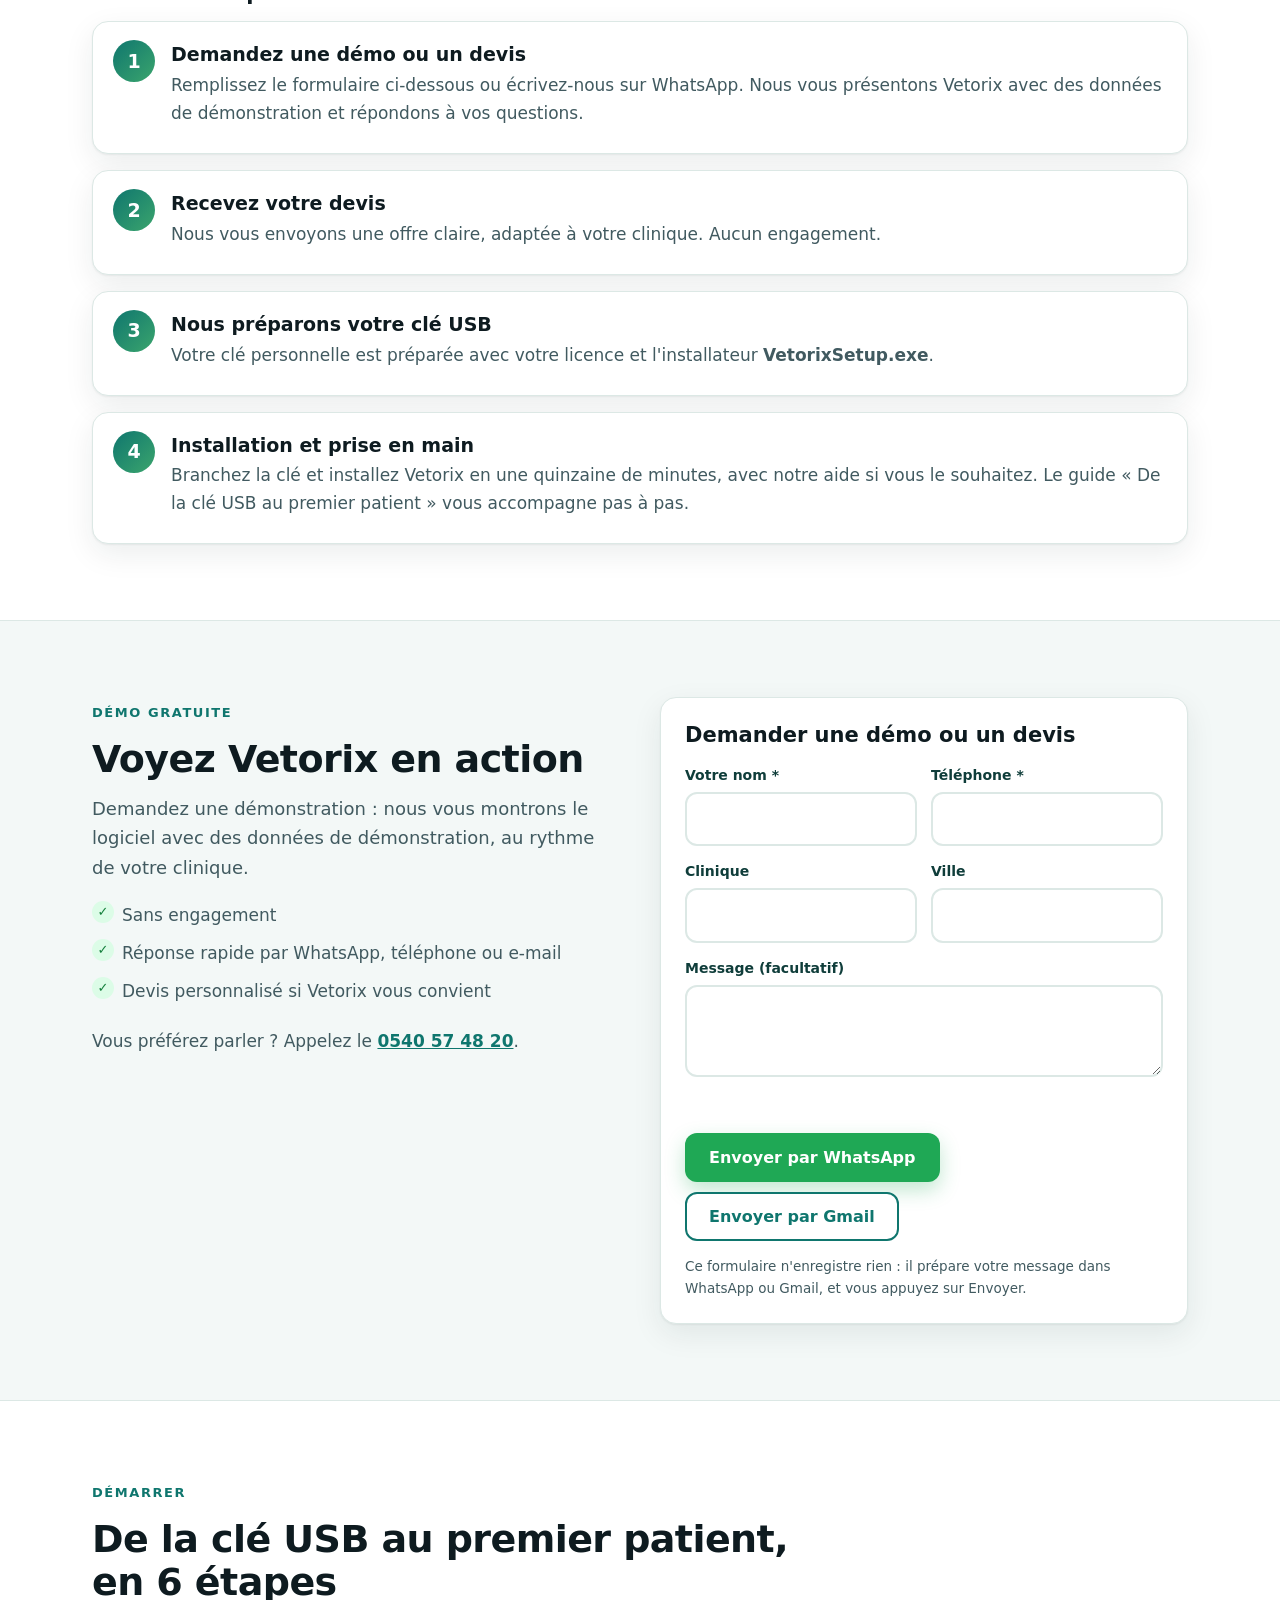
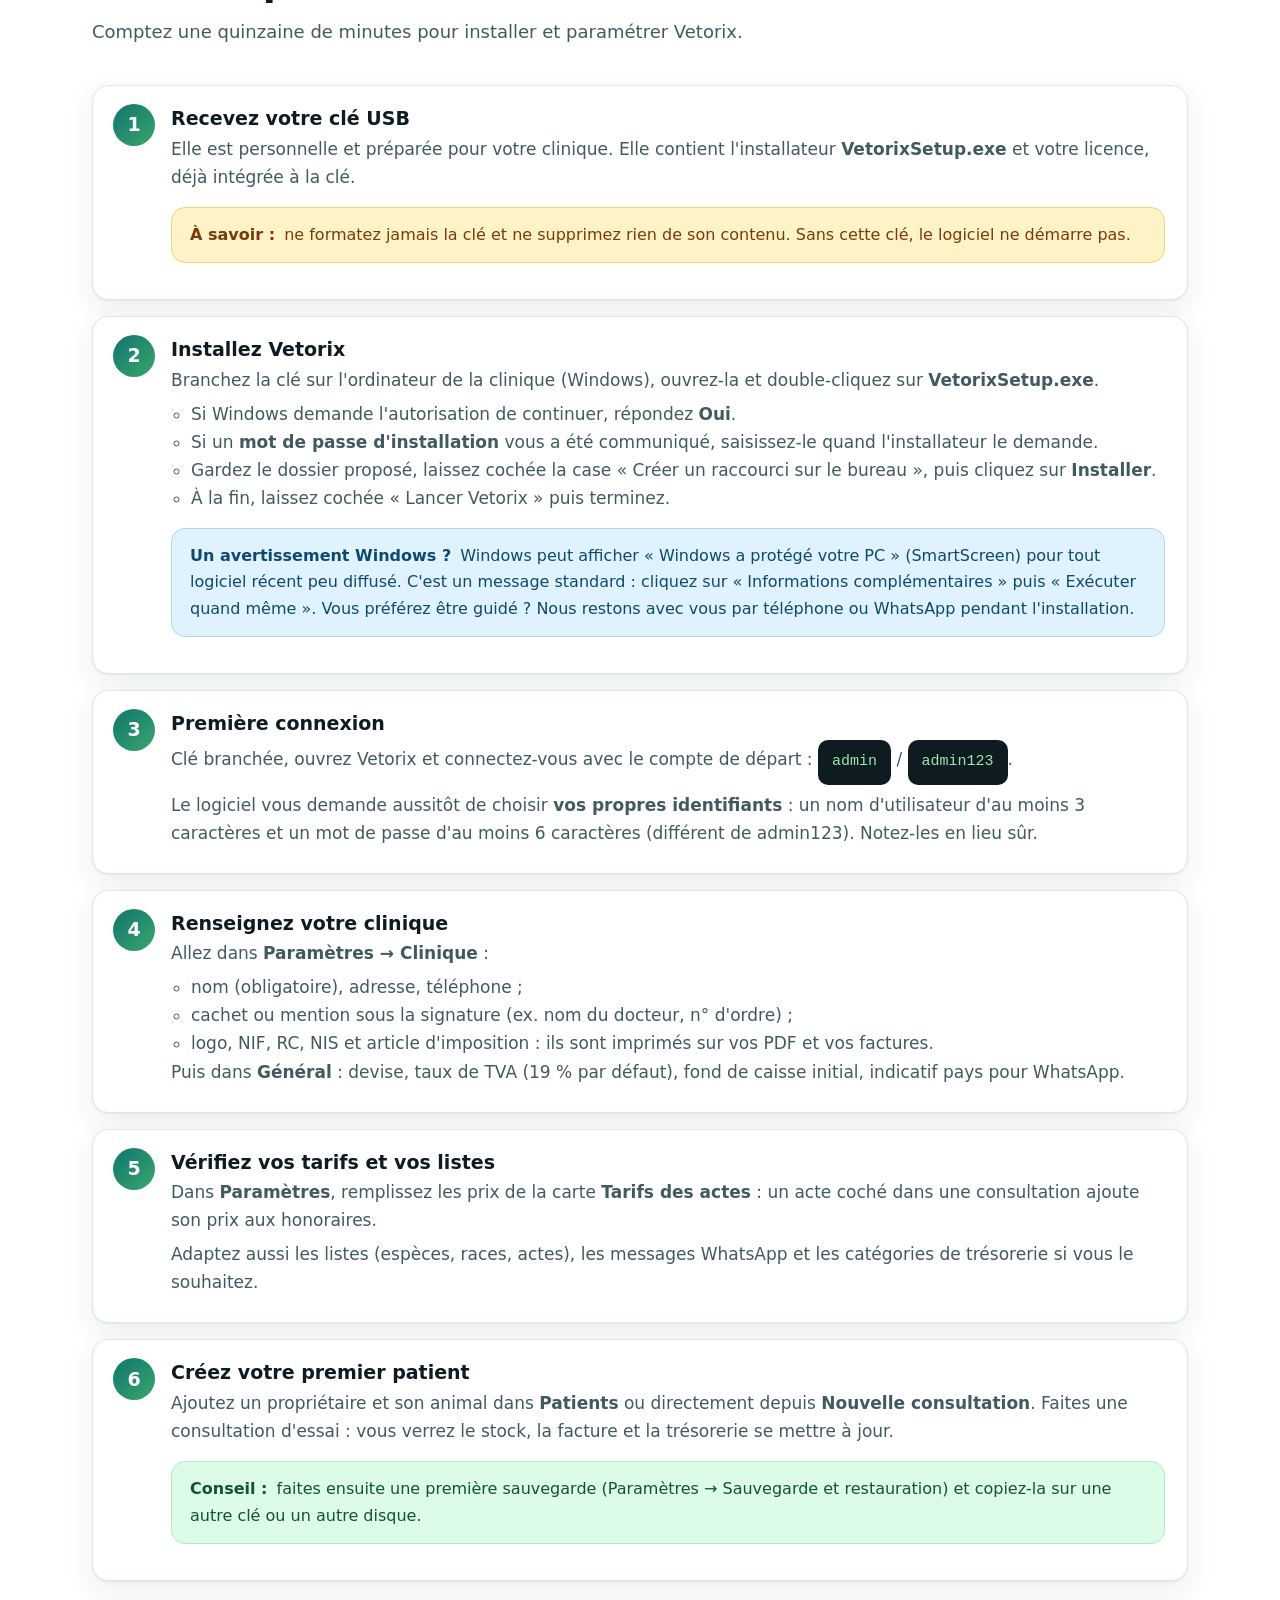
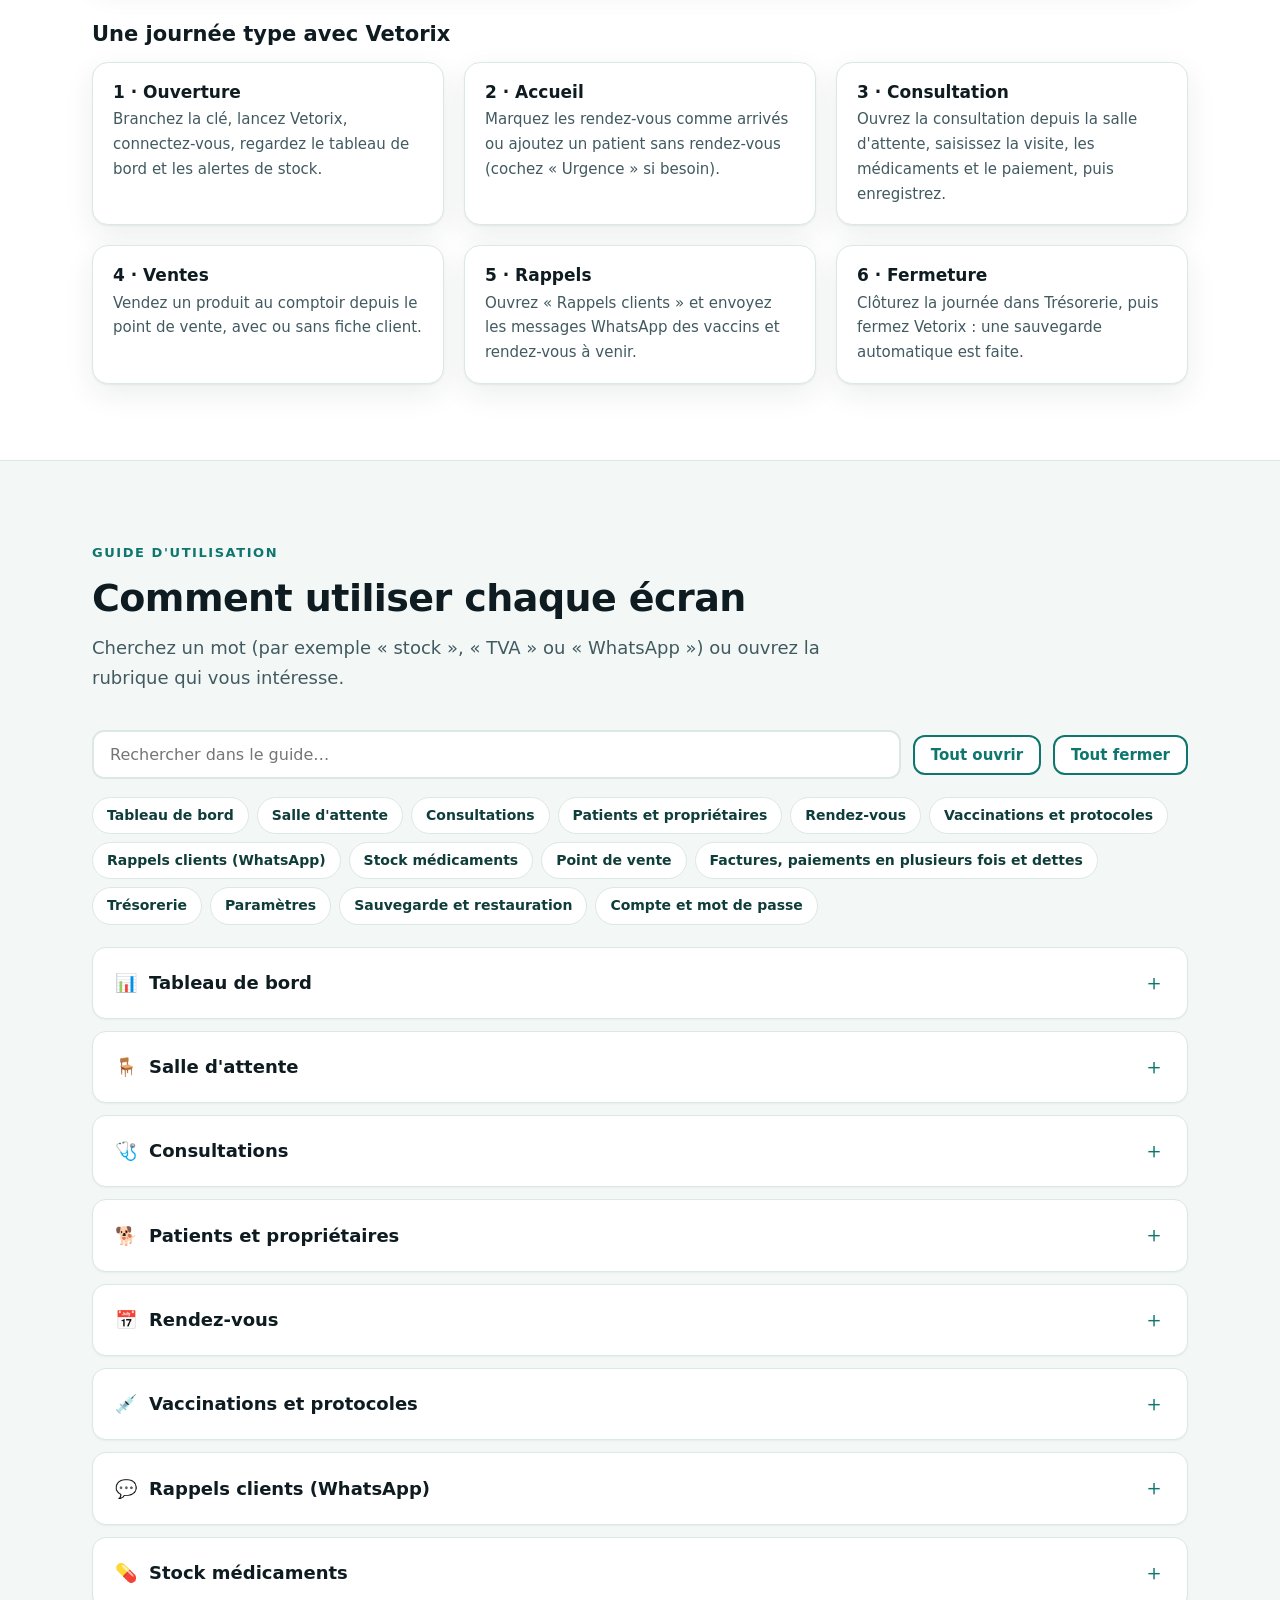
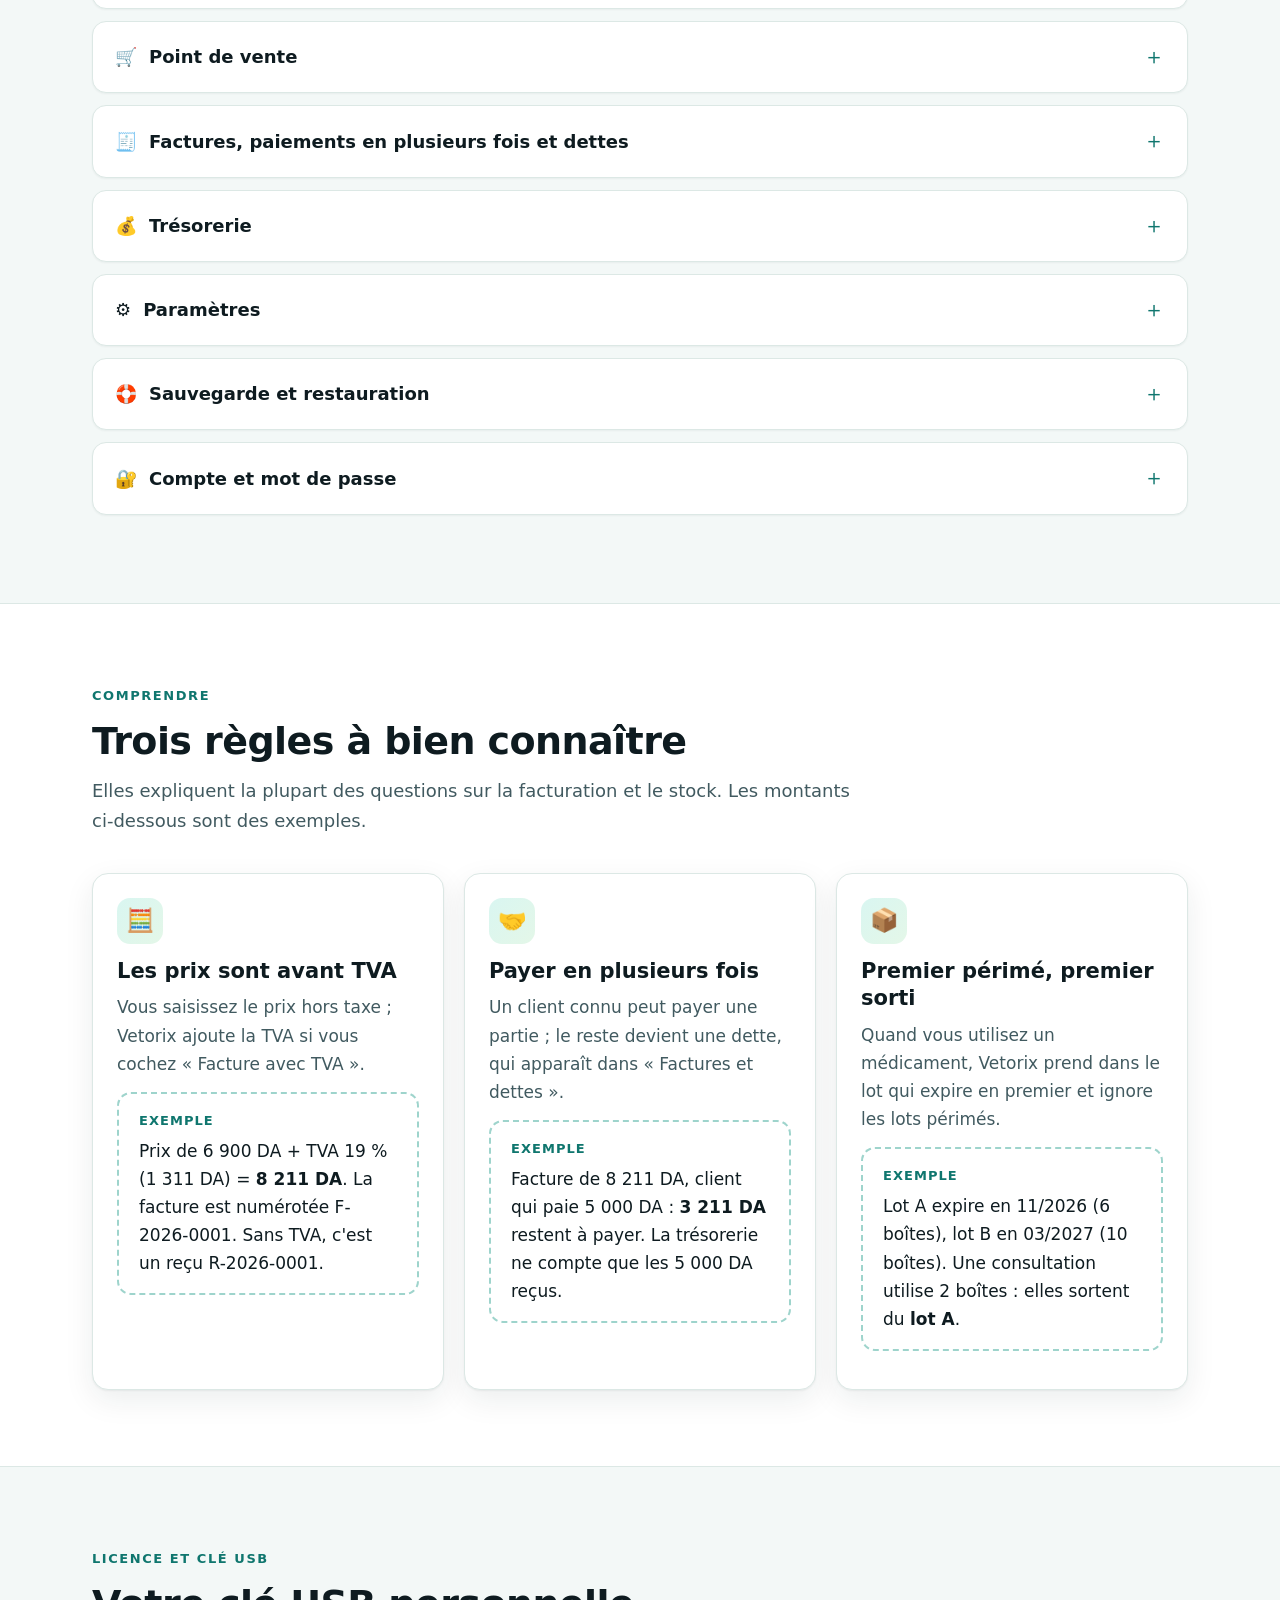
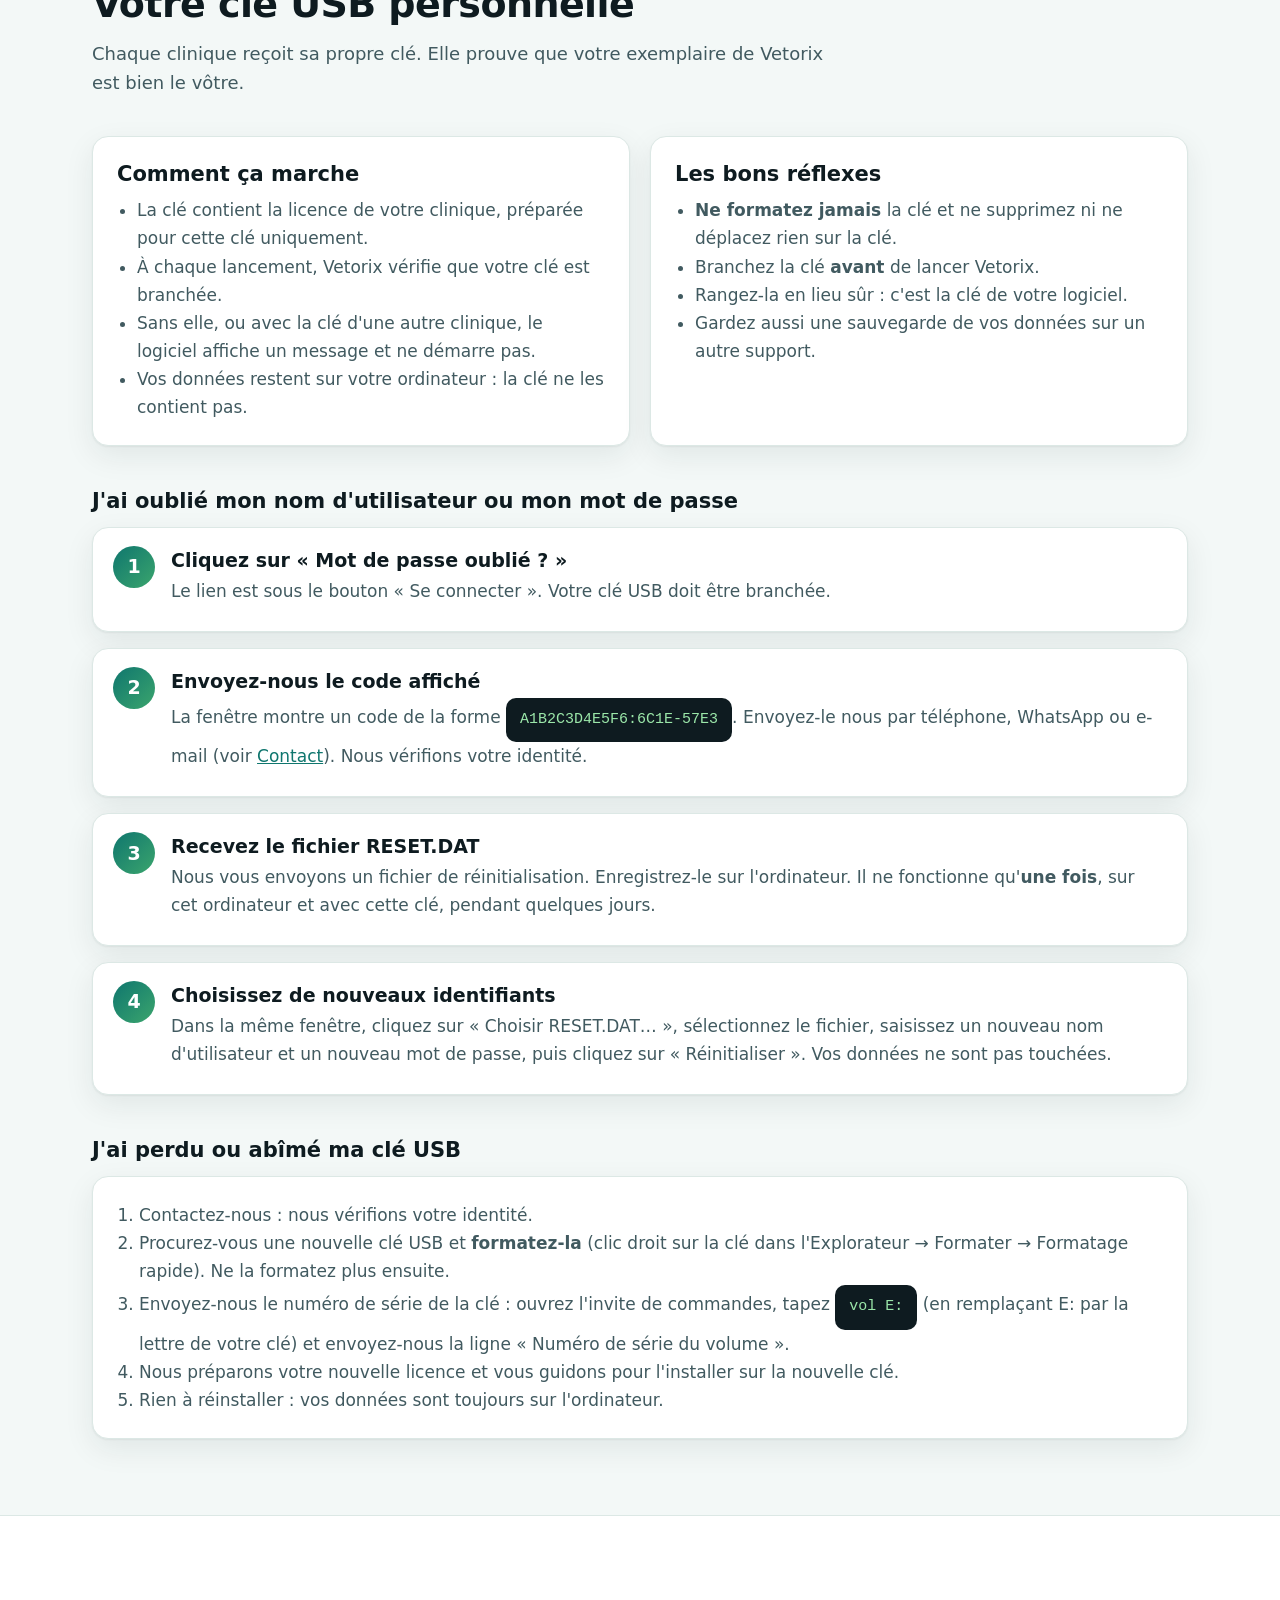
==== commit 7b5b9ff5: "Optional automatic WhatsApp sending wording; remove SMS mentions Co-Authored-By: Claude Sonnet 5.5 <" ====
--- a/index.html
+++ b/index.html
@@ -49,7 +49,7 @@
   <div class="card tile reveal"><div class="ico">👤</div><h3>Propriétaires</h3><p>Coordonnées, plusieurs animaux par propriétaire, historique toujours conservé.</p></div>
   <div class="card tile reveal"><div class="ico">📅</div><h3>Rendez-vous</h3><p>Vue jour, semaine ou liste, avec alerte en cas de chevauchement.</p></div>
   <div class="card tile reveal"><div class="ico">💉</div><h3>Vaccinations</h3><p>Lot et expiration notés, rappels calculés, protocoles (chiot, chaton), carnet PDF.</p></div>
-  <div class="card tile reveal"><div class="ico">💬</div><h3>Rappels clients</h3><p>Messages WhatsApp ou SMS déjà rédigés, modèles que vous pouvez modifier.</p></div>
+  <div class="card tile reveal"><div class="ico">💬</div><h3>Rappels clients</h3><p>Messages WhatsApp déjà rédigés, envoi en un clic ou automatique (en option).</p></div>
   <div class="card tile reveal"><div class="ico">💊</div><h3>Stock médicaments</h3><p>Lots, dates d'expiration, premier périmé premier sorti, alertes et inventaire.</p></div>
   <div class="card tile reveal"><div class="ico">🛒</div><h3>Point de vente</h3><p>Vendez croquettes, accessoires ou médicaments sans passer par une consultation.</p></div>
   <div class="card tile reveal"><div class="ico">🧾</div><h3>Factures et dettes</h3><p>Facture avec TVA ou reçu, paiements en plusieurs fois, dettes par client.</p></div>
@@ -111,7 +111,7 @@
   <li class="reveal"><h3>Première connexion</h3><p>Clé branchée, ouvrez Vetorix et connectez-vous avec le compte de départ : <span class="code">admin</span> / <span class="code">admin123</span>.</p>
    <p>Le logiciel vous demande aussitôt de choisir <b>vos propres identifiants</b> : un nom d'utilisateur d'au moins 3 caractères et un mot de passe d'au moins 6 caractères (différent de admin123). Notez-les en lieu sûr.</p></li>
   <li class="reveal"><h3>Renseignez votre clinique</h3><p>Allez dans <b>Paramètres → Clinique</b> :</p><ul><li>nom (obligatoire), adresse, téléphone ;</li><li>cachet ou mention sous la signature (ex. nom du docteur, n° d'ordre) ;</li><li>logo, NIF, RC, NIS et article d'imposition : ils sont imprimés sur vos PDF et vos factures.</li></ul>
-   <p>Puis dans <b>Général</b> : devise, taux de TVA (19 % par défaut), fond de caisse initial, indicatif pays pour WhatsApp et SMS.</p></li>
+   <p>Puis dans <b>Général</b> : devise, taux de TVA (19 % par défaut), fond de caisse initial, indicatif pays pour WhatsApp.</p></li>
   <li class="reveal"><h3>Vérifiez vos tarifs et vos listes</h3><p>Dans <b>Paramètres</b>, remplissez les prix de la carte <b>Tarifs des actes</b> : un acte coché dans une consultation ajoute son prix aux honoraires.</p>
    <p>Adaptez aussi les listes (espèces, races, actes), les messages WhatsApp et les catégories de trésorerie si vous le souhaitez.</p></li>
   <li class="reveal"><h3>Créez votre premier patient</h3><p>Ajoutez un propriétaire et son animal dans <b>Patients</b> ou directement depuis <b>Nouvelle consultation</b>. Faites une consultation d'essai : vous verrez le stock, la facture et la trésorerie se mettre à jour.</p>
@@ -133,7 +133,7 @@
 <section class="sec" id="guide"><div class="wrap">
  <div class="sh reveal"><span class="eyebrow">Guide d'utilisation</span><h2>Comment utiliser chaque écran</h2><p class="sub">Cherchez un mot (par exemple « stock », « TVA » ou « WhatsApp ») ou ouvrez la rubrique qui vous intéresse.</p></div>
  <div class="tools"><input id="q" type="search" placeholder="Rechercher dans le guide…" aria-label="Rechercher dans le guide"><button class="btn out sm" id="openall" type="button">Tout ouvrir</button><button class="btn out sm" id="closeall" type="button">Tout fermer</button></div>
- <div class="chips"><a href="#g-dashboard">Tableau de bord</a><a href="#g-attente">Salle d'attente</a><a href="#g-consult">Consultations</a><a href="#g-patients">Patients et propriétaires</a><a href="#g-rdv">Rendez-vous</a><a href="#g-vacc">Vaccinations et protocoles</a><a href="#g-rappels">Rappels clients (WhatsApp / SMS)</a><a href="#g-stock">Stock médicaments</a><a href="#g-vente">Point de vente</a><a href="#g-factures">Factures, paiements en plusieurs fois et dettes</a><a href="#g-tresor">Trésorerie</a><a href="#g-params">Paramètres</a><a href="#g-save">Sauvegarde et restauration</a><a href="#g-compte">Compte et mot de passe</a></div>
+ <div class="chips"><a href="#g-dashboard">Tableau de bord</a><a href="#g-attente">Salle d'attente</a><a href="#g-consult">Consultations</a><a href="#g-patients">Patients et propriétaires</a><a href="#g-rdv">Rendez-vous</a><a href="#g-vacc">Vaccinations et protocoles</a><a href="#g-rappels">Rappels clients (WhatsApp)</a><a href="#g-stock">Stock médicaments</a><a href="#g-vente">Point de vente</a><a href="#g-factures">Factures, paiements en plusieurs fois et dettes</a><a href="#g-tresor">Trésorerie</a><a href="#g-params">Paramètres</a><a href="#g-save">Sauvegarde et restauration</a><a href="#g-compte">Compte et mot de passe</a></div>
  <details class="acc" id="g-dashboard"><summary><span>📊</span> Tableau de bord</summary><div class="accb">
 <p>Voyez la semaine d'un coup d'œil : rendez-vous (traits pleins), rappels de vaccins et suivis (traits pointillés).</p>
 <ul><li>Cliquez sur un <b>rendez-vous</b> pour l'ouvrir, sur un <b>jour vide</b> pour en ajouter un.</li>
@@ -176,12 +176,12 @@
 <ul><li>Sur la fiche d'un animal, <b>Appliquer un protocole</b> (ex. série du chiot ou du chaton) calcule toutes les dates.</li>
 <li>Si une étape est faite en retard, les suivantes se décalent.</li>
 <li>Les protocoles fournis sont des modèles à adapter à votre pratique.</li>
-<li><b>Carnet PDF</b> imprime le carnet de vaccination de l'animal.</li></ul></div></details><details class="acc" id="g-rappels"><summary><span>💬</span> Rappels clients (WhatsApp / SMS)</summary><div class="accb">
+<li><b>Carnet PDF</b> imprime le carnet de vaccination de l'animal.</li></ul></div></details><details class="acc" id="g-rappels"><summary><span>💬</span> Rappels clients (WhatsApp)</summary><div class="accb">
 <p>L'écran liste les rappels de vaccin, de protocole, de suivi et les rendez-vous des prochains jours.</p>
 <ul><li><b>Envoyer par WhatsApp</b> ouvre WhatsApp avec le message déjà écrit : il reste à appuyer sur Envoyer. Les numéros sont convertis au format international (indicatif pays réglé dans Paramètres, 213 par défaut).</li>
 <li>Les messages envoyés sont mémorisés.</li>
-<li>Les modèles de messages (vaccin, rendez-vous, suivi, dette) se modifient dans <b>Paramètres → Messages WhatsApp / SMS</b>.</li></ul>
-<div class="callout info"><b>À savoir :</b> l'envoi 100 % automatique demanderait un compte WhatsApp Business payant et une connexion internet : il n'est pas inclus.</div></div></details><details class="acc" id="g-stock"><summary><span>💊</span> Stock médicaments</summary><div class="accb">
+<li>Les modèles de messages (vaccin, rendez-vous, suivi, dette) se modifient dans <b>Paramètres → Messages WhatsApp</b>.</li></ul>
+<h4>Activer l'envoi automatique (en option)</h4><ol><li>Créez un compte <b>Meta Business</b> (gratuit) pour la clinique et ajoutez WhatsApp Business.</li><li>Enregistrez un <b>numéro dédié</b> à cet usage (pas votre WhatsApp personnel).</li><li>Créez les 3 modèles de message (vaccin, rendez-vous, suivi) et attendez leur approbation par Meta.</li><li>Relevez l'identifiant du numéro et le jeton d'accès.</li><li>Dans Vetorix : <b>Paramètres → WhatsApp automatique</b>, cochez la case, lisez et confirmez le message, saisissez ces informations puis enregistrez.</li></ol><p>Meta peut facturer chaque message et une connexion internet est nécessaire pour l'envoi automatique.</p><div class="callout info"><b>Envoi automatique (en option) :</b> par défaut, Vetorix prépare le message et vous appuyez sur Envoyer. Si votre clinique a un compte WhatsApp Business, vous pouvez activer l'envoi automatique dans <b>Paramètres → WhatsApp automatique</b> : le bouton « Envoyer tout automatiquement » apparaît alors dans Rappels clients. <b>L'envoi manuel reste toujours disponible.</b></div></div></details><details class="acc" id="g-stock"><summary><span>💊</span> Stock médicaments</summary><div class="accb">
 <p>Un <b>article</b> est un produit ; un <b>lot</b> est une livraison avec son numéro, sa quantité et sa date d'expiration.</p>
 <ul><li><b>Réception</b> enregistre une livraison (plusieurs lots à la fois) et propose de noter l'achat comme dépense.</li>
 <li>Pastilles : <b>OK, bientôt périmé</b> (la fenêtre se règle dans Paramètres), <b>périmé, stock bas, épuisé</b>.</li>
@@ -208,7 +208,7 @@
 <li><b>Général :</b> devise, durée « bientôt périmé », durée d'affichage des rappels de vaccin et de suivi, fond de caisse initial, taux de TVA, indicatif pays, apparence.</li>
 <li><b>Listes extensibles :</b> espèces, races, actes (une valeur par ligne).</li>
 <li><b>Tarifs des actes :</b> le prix de chaque acte (avant TVA).</li>
-<li><b>Messages WhatsApp / SMS :</b> modèles de messages que vous pouvez modifier.</li>
+<li><b>Messages WhatsApp :</b> modèles de messages que vous pouvez modifier.</li><li><b>WhatsApp automatique :</b> envoi automatique des rappels (en option, désactivé par défaut).</li>
 <li><b>Catégories de trésorerie :</b> vos catégories de recettes et de dépenses.</li>
 <li><b>Compte :</b> changer le nom d'utilisateur ou le mot de passe.</li>
 <li><b>Sauvegarde et restauration</b> (voir ci-dessous) et <b>À propos</b>.</li></ul></div></details><details class="acc" id="g-save"><summary><span>🛟</span> Sauvegarde et restauration</summary><div class="accb">
@@ -279,7 +279,7 @@
 
 <section class="sec" id="faq"><div class="wrap">
  <div class="sh reveal"><span class="eyebrow">Questions fréquentes</span><h2>Vos questions, nos réponses</h2></div>
- <details class="acc" id="fq1"><summary><span>💶</span> Combien coûte Vetorix ?</summary><div class="accb"><p>Le tarif dépend de votre clinique (installation, besoins, nombre de postes). Nous établissons un devis gratuit et sans engagement : <a href="#demo">demandez-le ici</a> ou écrivez-nous sur WhatsApp.</p></div></details><details class="acc" id="fq2"><summary><span>🎬</span> Puis-je voir le logiciel avant d'acheter ?</summary><div class="accb"><p>Oui. Demandez une démonstration gratuite : nous vous présentons Vetorix avec des données de démonstration et répondons à vos questions. <a href="#demo">Demander une démo</a>.</p></div></details><details class="acc" id="f0"><summary><span>❓</span> Faut-il une connexion internet pour utiliser Vetorix ?</summary><div class="accb"><p>Non. Vetorix fonctionne entièrement sur votre ordinateur. Internet ne sert que si vous envoyez des rappels par WhatsApp ou si vous ouvrez ce guide.</p></div></details><details class="acc" id="f1"><summary><span>❓</span> Où sont enregistrées mes données ?</summary><div class="accb"><p>Sur votre ordinateur, dans le dossier <span class="code">%APPDATA%\VetManager</span> : la base de données, les photos, les documents PDF et les sauvegardes. Elles ne sont envoyées nulle part.</p></div></details><details class="acc" id="f2"><summary><span>❓</span> Puis-je utiliser Vetorix sans la clé USB ?</summary><div class="accb"><p>Non. La clé doit être branchée au lancement du logiciel. C'est elle qui garantit que votre exemplaire est bien le vôtre.</p></div></details><details class="acc" id="f3"><summary><span>❓</span> Mon ordinateur est tombé en panne. Comment retrouver mes données ?</summary><div class="accb"><p>Si vous avez gardé une sauvegarde sur une autre clé ou un autre disque : installez Vetorix sur le nouvel ordinateur avec votre clé, puis utilisez Paramètres → Sauvegarde et restauration pour restaurer. Sans sauvegarde, les données ne peuvent pas être récupérées : copiez-les régulièrement.</p></div></details><details class="acc" id="f4"><summary><span>❓</span> J'ai oublié mon mot de passe. Que faire ?</summary><div class="accb"><p>Cliquez sur « Mot de passe oublié ? » sur l'écran de connexion et suivez les étapes de la rubrique <a href="#licence">Licence et clé USB</a>. Vous ne perdez aucune donnée.</p></div></details><details class="acc" id="f5"><summary><span>❓</span> J'ai perdu ma clé USB. Mes données sont-elles perdues ?</summary><div class="accb"><p>Non, vos données sont sur l'ordinateur, pas sur la clé. Contactez-nous : nous préparons une nouvelle licence pour une nouvelle clé.</p></div></details><details class="acc" id="f6"><summary><span>❓</span> Puis-je l'utiliser sur plusieurs ordinateurs en réseau ?</summary><div class="accb"><p>Vetorix fonctionne sur un seul ordinateur, avec ses données locales. Si vous avez besoin de plusieurs postes, contactez-nous pour en parler.</p></div></details><details class="acc" id="f7"><summary><span>❓</span> Les rappels WhatsApp partent-ils tout seuls ?</summary><div class="accb"><p>Non. Vetorix prépare le message et ouvre WhatsApp : vous appuyez sur Envoyer. L'envoi entièrement automatique demanderait un compte WhatsApp Business payant, il n'est pas inclus.</p></div></details><details class="acc" id="f8"><summary><span>❓</span> Peut-on modifier le taux de TVA, la devise ou les listes ?</summary><div class="accb"><p>Oui, dans Paramètres : le taux de TVA (19 % par défaut), la devise, les espèces, les races, les actes, les tarifs et les messages.</p></div></details><details class="acc" id="f9"><summary><span>❓</span> Dans quelle langue est le logiciel ?</summary><div class="accb"><p>L'interface de Vetorix est en français.</p></div></details><details class="acc" id="f10"><summary><span>❓</span> Fonctionne-t-il sur Mac ou sur téléphone ?</summary><div class="accb"><p>Non, Vetorix est un logiciel pour ordinateur Windows.</p></div></details><details class="acc" id="f11"><summary><span>❓</span> Peut-on imprimer les ordonnances et les factures ?</summary><div class="accb"><p>Oui. Ordonnance, compte rendu, carnet de vaccination et facture sont générés en PDF avec le logo et les informations de votre clinique ; vous les imprimez ensuite avec votre lecteur PDF.</p></div></details>
+ <details class="acc" id="fq1"><summary><span>💶</span> Combien coûte Vetorix ?</summary><div class="accb"><p>Le tarif dépend de votre clinique (installation, besoins, nombre de postes). Nous établissons un devis gratuit et sans engagement : <a href="#demo">demandez-le ici</a> ou écrivez-nous sur WhatsApp.</p></div></details><details class="acc" id="fq2"><summary><span>🎬</span> Puis-je voir le logiciel avant d'acheter ?</summary><div class="accb"><p>Oui. Demandez une démonstration gratuite : nous vous présentons Vetorix avec des données de démonstration et répondons à vos questions. <a href="#demo">Demander une démo</a>.</p></div></details><details class="acc" id="f0"><summary><span>❓</span> Faut-il une connexion internet pour utiliser Vetorix ?</summary><div class="accb"><p>Non. Vetorix fonctionne entièrement sur votre ordinateur. Internet ne sert que si vous envoyez des rappels par WhatsApp ou si vous ouvrez ce guide.</p></div></details><details class="acc" id="f1"><summary><span>❓</span> Où sont enregistrées mes données ?</summary><div class="accb"><p>Sur votre ordinateur, dans le dossier <span class="code">%APPDATA%\VetManager</span> : la base de données, les photos, les documents PDF et les sauvegardes. Elles ne sont envoyées nulle part.</p></div></details><details class="acc" id="f2"><summary><span>❓</span> Puis-je utiliser Vetorix sans la clé USB ?</summary><div class="accb"><p>Non. La clé doit être branchée au lancement du logiciel. C'est elle qui garantit que votre exemplaire est bien le vôtre.</p></div></details><details class="acc" id="f3"><summary><span>❓</span> Mon ordinateur est tombé en panne. Comment retrouver mes données ?</summary><div class="accb"><p>Si vous avez gardé une sauvegarde sur une autre clé ou un autre disque : installez Vetorix sur le nouvel ordinateur avec votre clé, puis utilisez Paramètres → Sauvegarde et restauration pour restaurer. Sans sauvegarde, les données ne peuvent pas être récupérées : copiez-les régulièrement.</p></div></details><details class="acc" id="f4"><summary><span>❓</span> J'ai oublié mon mot de passe. Que faire ?</summary><div class="accb"><p>Cliquez sur « Mot de passe oublié ? » sur l'écran de connexion et suivez les étapes de la rubrique <a href="#licence">Licence et clé USB</a>. Vous ne perdez aucune donnée.</p></div></details><details class="acc" id="f5"><summary><span>❓</span> J'ai perdu ma clé USB. Mes données sont-elles perdues ?</summary><div class="accb"><p>Non, vos données sont sur l'ordinateur, pas sur la clé. Contactez-nous : nous préparons une nouvelle licence pour une nouvelle clé.</p></div></details><details class="acc" id="f6"><summary><span>❓</span> Puis-je l'utiliser sur plusieurs ordinateurs en réseau ?</summary><div class="accb"><p>Vetorix fonctionne sur un seul ordinateur, avec ses données locales. Si vous avez besoin de plusieurs postes, contactez-nous pour en parler.</p></div></details><details class="acc" id="f7"><summary><span>❓</span> Les rappels WhatsApp partent-ils tout seuls ?</summary><div class="accb"><p>Par défaut, non : Vetorix prépare le message et ouvre WhatsApp, vous appuyez sur Envoyer. L'envoi automatique est une option : il demande un compte WhatsApp Business (avec un numéro dédié et des modèles de message approuvés par Meta) et une connexion internet, et Meta peut facturer chaque message. Une fois activé dans Paramètres, l'envoi manuel reste toujours disponible.</p></div></details><details class="acc" id="f8"><summary><span>❓</span> Peut-on modifier le taux de TVA, la devise ou les listes ?</summary><div class="accb"><p>Oui, dans Paramètres : le taux de TVA (19 % par défaut), la devise, les espèces, les races, les actes, les tarifs et les messages.</p></div></details><details class="acc" id="f9"><summary><span>❓</span> Dans quelle langue est le logiciel ?</summary><div class="accb"><p>L'interface de Vetorix est en français.</p></div></details><details class="acc" id="f10"><summary><span>❓</span> Fonctionne-t-il sur Mac ou sur téléphone ?</summary><div class="accb"><p>Non, Vetorix est un logiciel pour ordinateur Windows.</p></div></details><details class="acc" id="f11"><summary><span>❓</span> Peut-on imprimer les ordonnances et les factures ?</summary><div class="accb"><p>Oui. Ordonnance, compte rendu, carnet de vaccination et facture sont générés en PDF avec le logo et les informations de votre clinique ; vous les imprimez ensuite avec votre lecteur PDF.</p></div></details>
 </div></section>
 
 <section class="sec alt" id="depannage"><div class="wrap">
